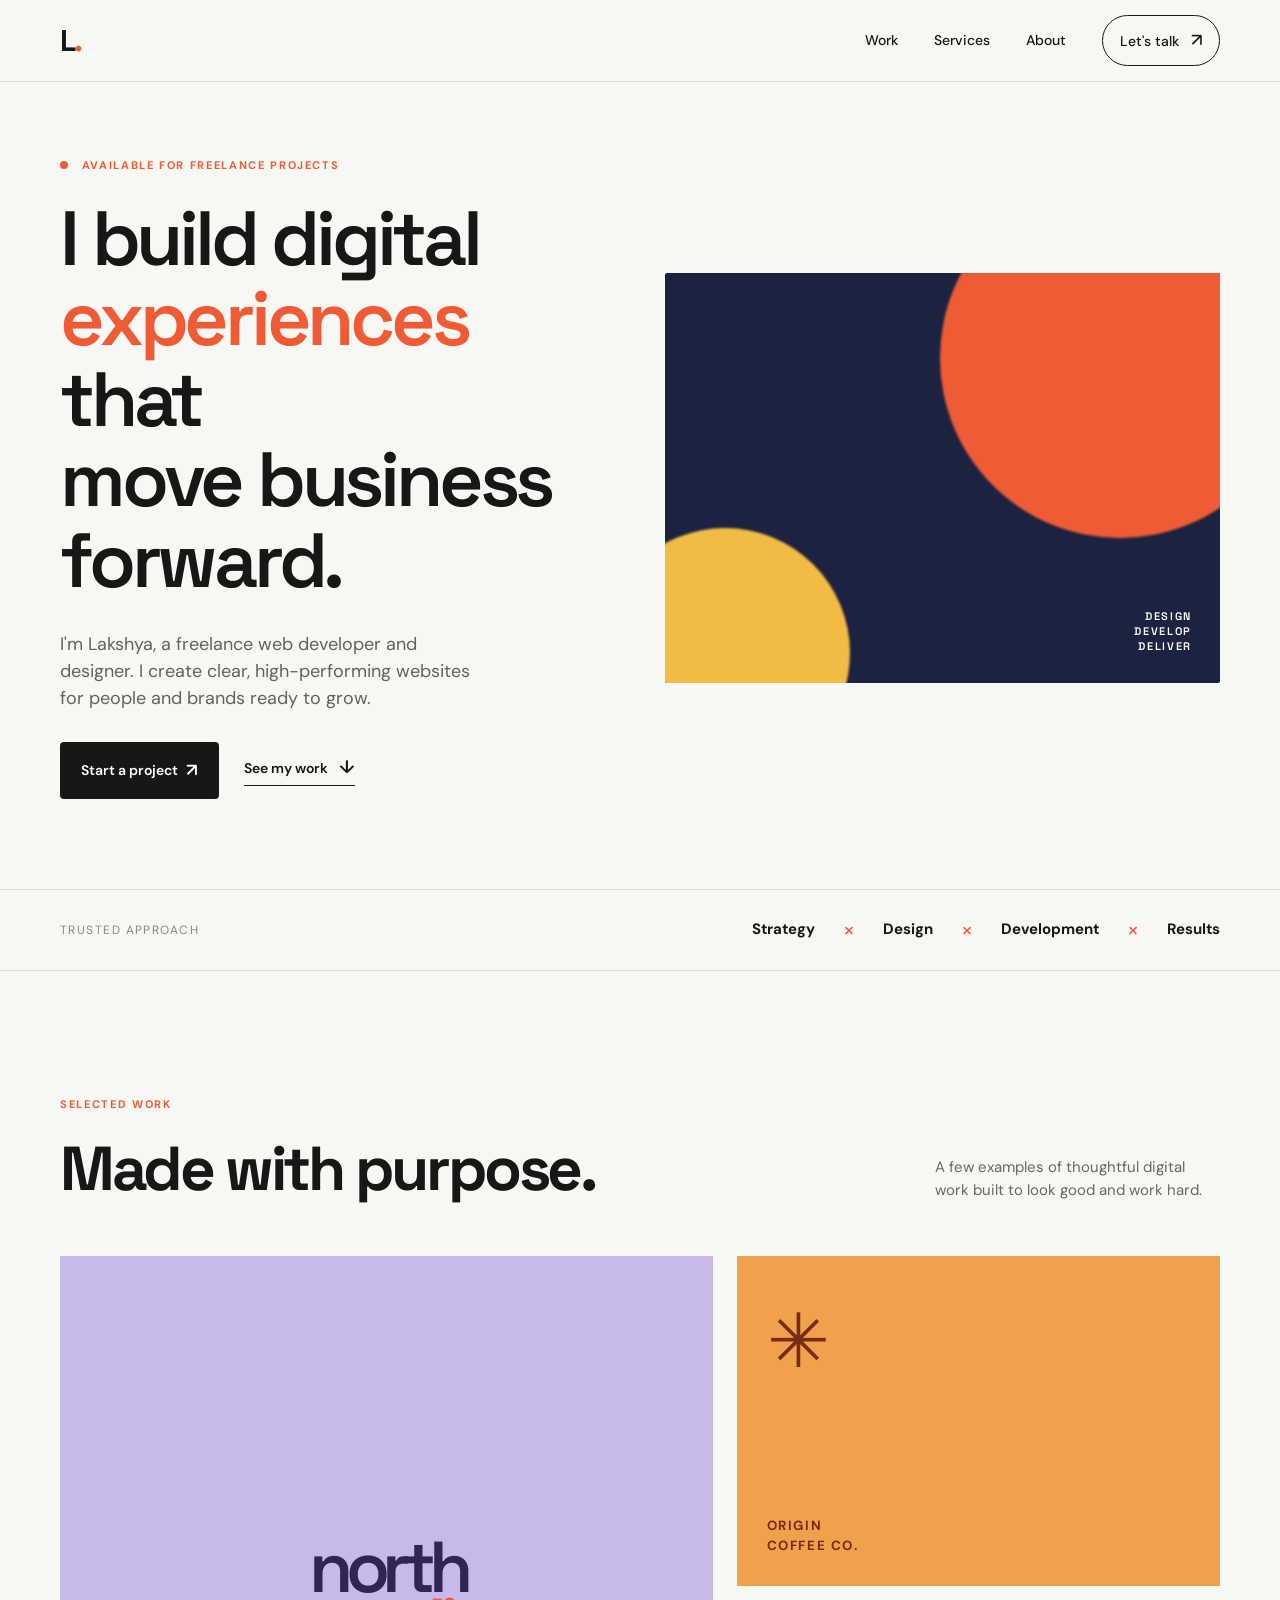
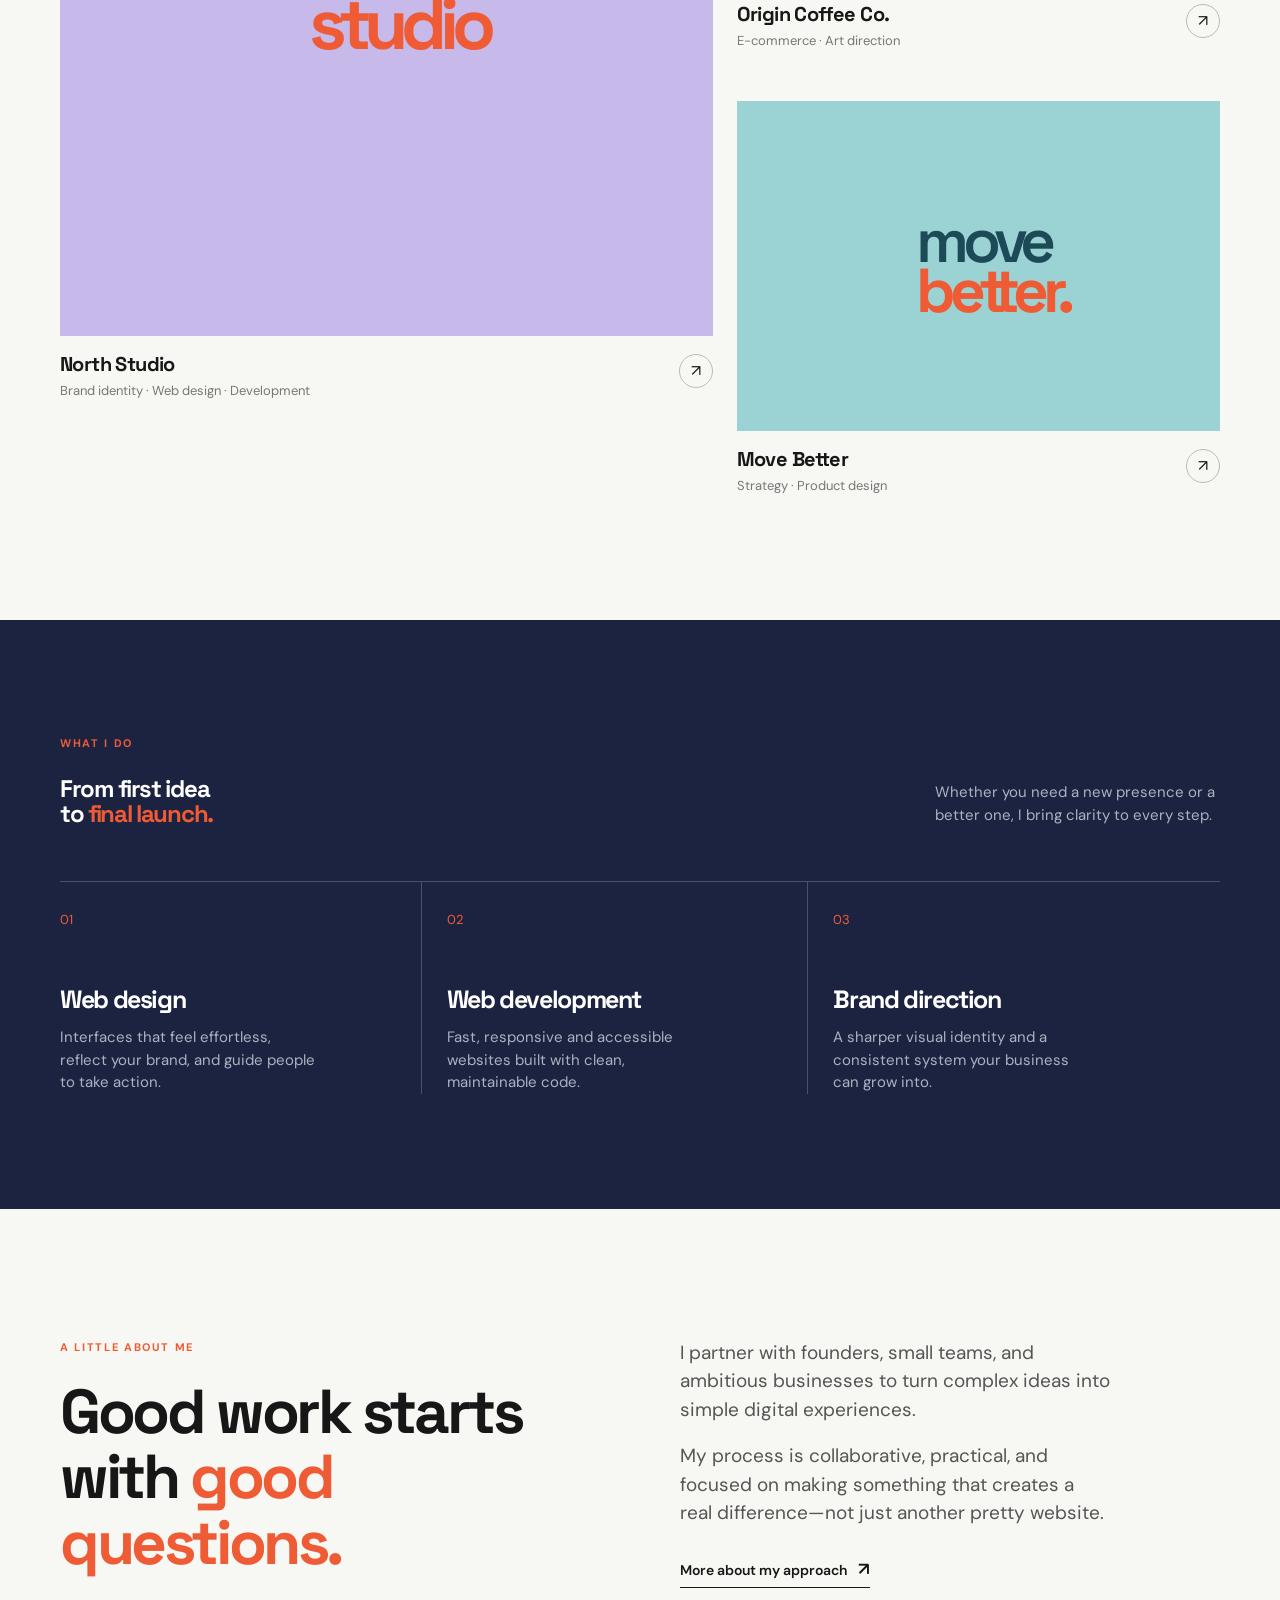
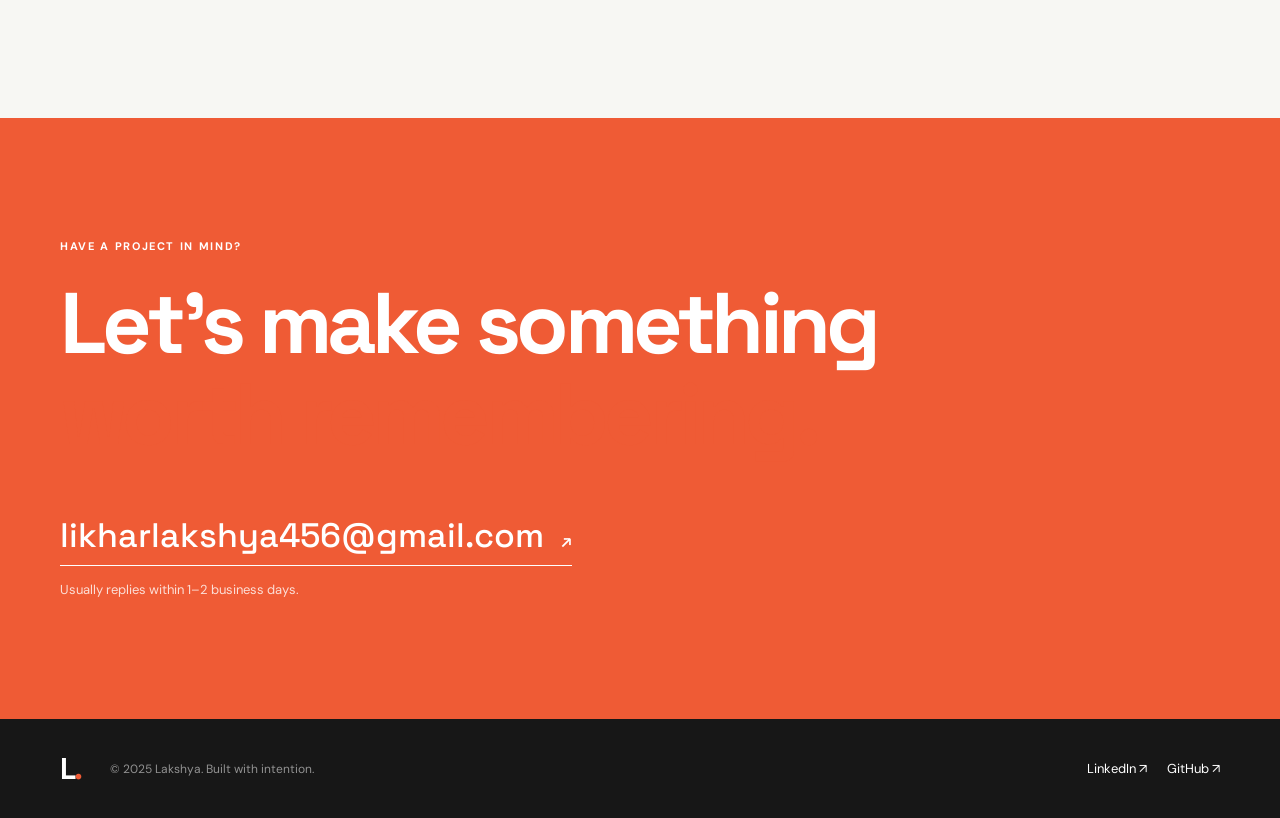
==== index.html @ 18f11256 "Add LinkedIn profile link Co-authored-by: arena-agent <297053741+arena-agent@users.noreply.github.co" ====
<!doctype html>
<html lang="en">
<head>
  <meta charset="UTF-8">
  <meta name="viewport" content="width=device-width, initial-scale=1">
  <meta name="description" content="Lakshya is a freelance web developer helping ambitious businesses turn ideas into fast, effective websites.">
  <title>Lakshya — Freelance Web Developer</title>
  <link rel="preconnect" href="https://fonts.googleapis.com">
  <link rel="preconnect" href="https://fonts.gstatic.com" crossorigin>
  <link href="https://fonts.googleapis.com/css2?family=DM+Sans:wght@400;500;600;700&family=Space+Grotesk:wght@500;600;700&display=swap" rel="stylesheet">
  <link rel="stylesheet" href="style.css">
</head>
<body>
  <header class="site-header">
    <nav class="nav container" aria-label="Main navigation">
      <a class="logo" href="#top">L<span>.</span></a>
      <button class="menu-toggle" aria-label="Open menu" aria-expanded="false">☰</button>
      <div class="nav-links">
        <a href="#work">Work</a><a href="#services">Services</a><a href="#about">About</a><a href="#contact" class="nav-cta">Let's talk <span>↗</span></a>
      </div>
    </nav>
  </header>

  <main id="top">
    <section class="hero container">
      <div class="hero-copy">
        <p class="eyebrow"><i></i> Available for freelance projects</p>
        <h1>I build digital<br><em>experiences</em> that<br>move business forward.</h1>
        <p class="intro">I'm Lakshya, a freelance web developer and designer. I create clear, high-performing websites for people and brands ready to grow.</p>
        <div class="hero-actions"><a class="button button-dark" href="#contact">Start a project <span>↗</span></a><a class="text-link" href="#work">See my work <span>↓</span></a></div>
      </div>
      <div class="hero-art" aria-label="Abstract decorative graphic"><div class="orb orb-one"></div><div class="orb orb-two"></div><div class="grid-lines"></div><span class="art-note">DESIGN<br>DEVELOP<br>DELIVER</span></div>
    </section>

    <div class="proof"><div class="container proof-inner"><span>Trusted approach</span><strong>Strategy</strong><b>×</b><strong>Design</strong><b>×</b><strong>Development</strong><b>×</b><strong>Results</strong></div></div>

    <section id="work" class="section container"><div class="section-head"><div><p class="eyebrow">Selected work</p><h2>Made with purpose.</h2></div><p class="section-desc">A few examples of thoughtful digital work built to look good and work hard.</p></div>
      <div class="projects"><article class="project project-large"><div class="project-image image-purple"><span>north<br><b>studio</b></span></div><div class="project-meta"><div><h3>North Studio</h3><p>Brand identity · Web design · Development</p></div><span class="round-arrow">↗</span></div></article><article class="project"><div class="project-image image-orange"><span class="sun">✳</span><small>ORIGIN<br>COFFEE CO.</small></div><div class="project-meta"><div><h3>Origin Coffee Co.</h3><p>E-commerce · Art direction</p></div><span class="round-arrow">↗</span></div></article><article class="project"><div class="project-image image-blue"><span>move<br><b>better.</b></span></div><div class="project-meta"><div><h3>Move Better</h3><p>Strategy · Product design</p></div><span class="round-arrow">↗</span></div></article></div>
    </section>

    <section id="services" class="services"><div class="container"><div class="section-head"><div><p class="eyebrow">What I do</p><h2>From first idea<br>to <em>final launch.</em></h2></div><p class="section-desc">Whether you need a new presence or a better one, I bring clarity to every step.</p></div><div class="service-grid"><div class="service"><span>01</span><h3>Web design</h3><p>Interfaces that feel effortless, reflect your brand, and guide people to take action.</p></div><div class="service"><span>02</span><h3>Web development</h3><p>Fast, responsive and accessible websites built with clean, maintainable code.</p></div><div class="service"><span>03</span><h3>Brand direction</h3><p>A sharper visual identity and a consistent system your business can grow into.</p></div></div></div></section>

    <section id="about" class="about container"><div><p class="eyebrow">A little about me</p><h2>Good work starts<br>with <em>good questions.</em></h2></div><div class="about-copy"><p>I partner with founders, small teams, and ambitious businesses to turn complex ideas into simple digital experiences.</p><p>My process is collaborative, practical, and focused on making something that creates a real difference—not just another pretty website.</p><a class="text-link" href="#contact">More about my approach <span>↗</span></a></div></section>

    <section id="contact" class="contact"><div class="container contact-inner"><p class="eyebrow">Have a project in mind?</p><h2>Let's make something<br><em>worth remembering.</em></h2><a class="contact-email" href="mailto:likharlakshya456@gmail.com">likharlakshya456@gmail.com <span>↗</span></a><p class="availability">Usually replies within 1–2 business days.</p></div></section>
  </main>
  <footer><div class="container footer-inner"><a class="logo" href="#top">L<span>.</span></a><p>© 2025 Lakshya. Built with intention.</p><div><a href="https://www.linkedin.com/in/lakshya-likhar-691630333" target="_blank" rel="noreferrer">LinkedIn ↗</a><a href="https://github.com/likharlakshya456-boop/My-website-" target="_blank" rel="noreferrer">GitHub ↗</a></div></div></footer>
  <script>const btn=document.querySelector('.menu-toggle'),links=document.querySelector('.nav-links');btn.addEventListener('click',()=>{const open=links.classList.toggle('open');btn.setAttribute('aria-expanded',open)});links.querySelectorAll('a').forEach(a=>a.addEventListener('click',()=>links.classList.remove('open')));</script>
</body>
</html>
---- style.css ----
*{box-sizing:border-box;margin:0;padding:0}html{scroll-behavior:smooth}body{font-family:'DM Sans',sans-serif;color:#171717;background:#f7f7f3;line-height:1.5}a{color:inherit;text-decoration:none}.container{width:min(1160px,calc(100% - 48px));margin:auto}.site-header{height:82px;border-bottom:1px solid #deded8;background:#f7f7f3}.nav{height:100%;display:flex;align-items:center;justify-content:space-between}.logo{font:bold 30px 'Space Grotesk';letter-spacing:-.08em}.logo span{color:#ef5b35}.nav-links{display:flex;align-items:center;gap:36px;font-size:14px;font-weight:500}.nav-links a{transition:color .2s}.nav-links a:hover,.text-link:hover{color:#ef5b35}.nav-cta{border:1px solid #171717;padding:11px 17px;border-radius:30px}.nav-cta span,.button span,.text-link span,.contact-email span{font-size:18px;margin-left:8px}.menu-toggle{display:none;font-size:24px}.hero{min-height:650px;display:grid;grid-template-columns:1fr 1fr;align-items:center;gap:50px;padding:75px 0 90px}.eyebrow{font-size:11px;letter-spacing:.15em;text-transform:uppercase;color:#ef5b35;font-weight:700;margin-bottom:24px}.eyebrow i{display:inline-block;width:8px;height:8px;border-radius:50%;background:#ef5b35;margin-right:9px}h1,h2,h3{font-family:'Space Grotesk',sans-serif;letter-spacing:-.055em;line-height:1.05}h1{font-size:clamp(42px,6vw,78px);font-weight:600}h1 em,h2 em{font-style:normal;color:#ef5b35}.intro{max-width:430px;font-size:18px;color:#62625f;margin:30px 0}.hero-actions{display:flex;gap:25px;align-items:center}.button{display:inline-flex;align-items:center;padding:15px 21px;border-radius:4px;font-weight:600;font-size:14px}.button-dark{color:#fff;background:#171717}.button-dark:hover{background:#ef5b35}.text-link{font-weight:600;font-size:14px;border-bottom:1px solid #171717;padding-bottom:4px}.hero-art{height:410px;background:#1c2340;position:relative;overflow:hidden;border-radius:2px}.orb{position:absolute;border-radius:50%;filter:blur(1px)}.orb-one{width:360px;height:360px;background:#ef5b35;top:-95px;right:-80px}.orb-two{width:250px;height:250px;background:#f2bb43;bottom:-95px;left:-65px}.grid-lines{position:absolute;inset:0;background:linear-gradient(90deg,transparent 49.7%,rgba(255,255,255,.2) 50%,transparent 50.3%),linear-gradient(0deg,transparent 49.7%,rgba(255,255,255,.2) 50%,transparent 50.3%);background-size:80px 80px;opacity:.45}.art-note{position:absolute;bottom:28px;right:28px;color:#fff;font:600 11px/1.4 'Space Grotesk';letter-spacing:.15em;text-align:right}.proof{border-top:1px solid #deded8;border-bottom:1px solid #deded8}.proof-inner{min-height:80px;display:flex;align-items:center;gap:28px;font-size:15px}.proof-inner span{color:#888;font-size:12px;text-transform:uppercase;letter-spacing:.12em;margin-right:auto}.proof-inner b{color:#ef5b35;font-size:22px;font-weight:400}.section{padding:125px 0}.section-head{display:flex;justify-content:space-between;gap:40px;align-items:end;margin-bottom:55px}.section h2,.about h2{font-size:clamp(36px,5vw,62px)}.section-desc{max-width:285px;color:#686864;font-size:15px}.projects{display:grid;grid-template-columns:1.35fr 1fr;gap:50px 24px}.project-large{grid-row:span 2}.project-image{height:330px;display:grid;place-items:center;overflow:hidden;transition:transform .3s}.project:hover .project-image{transform:translateY(-5px)}.project-large .project-image{height:680px}.image-purple{background:#c7b9e9;color:#302553;font:600 72px/ .8 'Space Grotesk';letter-spacing:-.1em;padding-left:25px}.image-purple b{color:#ef5b35}.image-orange{background:#f0a14b;color:#782b16;display:flex;flex-direction:column;justify-content:space-between;align-items:flex-start;padding:30px}.image-orange .sun{font-size:75px}.image-orange small{font-weight:bold;letter-spacing:.12em}.image-blue{background:#9bd3d4;color:#1c4b57;font:600 62px/.8 'Space Grotesk';padding-left:28px;letter-spacing:-.1em}.image-blue b{color:#ef5b35}.project-meta{display:flex;justify-content:space-between;padding-top:18px}.project-meta h3{font-size:20px;letter-spacing:-.03em}.project-meta p{font-size:13px;color:#777;margin-top:6px}.round-arrow{border:1px solid #bbb;width:34px;height:34px;border-radius:50%;display:grid;place-items:center}.services{background:#1c2340;color:#fff;padding:115px 0}.services .section-desc{color:#adb2c0}.service-grid{display:grid;grid-template-columns:repeat(3,1fr);border-top:1px solid #4a5069}.service{padding:25px 25px 0 0;border-right:1px solid #4a5069;margin-right:25px}.service:last-child{border:0}.service span{color:#ef5b35;font-size:13px}.service h3{font-size:25px;margin:55px 0 14px}.service p{color:#adb2c0;font-size:15px;max-width:260px}.about{display:grid;grid-template-columns:1fr 1fr;gap:80px;padding:130px 0}.about-copy{max-width:430px;font-size:19px;color:#555;align-self:end}.about-copy p+p{margin-top:18px}.about-copy .text-link{display:inline-block;color:#171717;margin-top:28px}.contact{background:#ef5b35;color:#fff;padding:120px 0}.contact .eyebrow{color:#fff}.contact-inner h2{font-size:clamp(42px,7vw,86px)}.contact-email{display:inline-block;font:500 clamp(21px,3vw,34px) 'Space Grotesk';margin-top:55px;border-bottom:1px solid #fff;padding-bottom:8px}.availability{margin-top:14px;font-size:13px;opacity:.8}footer{background:#171717;color:#fff;padding:30px 0}.footer-inner{display:flex;align-items:center;gap:30px}.footer-inner p{color:#929292;font-size:12px;margin-right:auto}.footer-inner div{display:flex;gap:20px;font-size:13px}.footer-inner .logo{color:#fff}
@media(max-width:700px){.container{width:min(100% - 32px,1160px)}.site-header{height:70px}.menu-toggle{display:block}.nav-links{display:none;position:absolute;z-index:4;top:70px;left:0;right:0;background:#f7f7f3;border-bottom:1px solid #ddd;padding:25px 16px;flex-direction:column;align-items:flex-start;gap:20px}.nav-links.open{display:flex}.nav-cta{width:100%;text-align:center}.hero{grid-template-columns:1fr;padding:65px 0;min-height:0}.hero-art{height:290px}.proof-inner{gap:12px;flex-wrap:wrap;padding:18px 0}.proof-inner span{width:100%}.proof-inner b{font-size:17px}.section,.about{padding:80px 0}.section-head{display:block;margin-bottom:35px}.section-desc{margin-top:18px}.projects{display:block}.project{margin-bottom:42px}.project-large .project-image{height:420px}.project-image{height:270px}.service-grid{display:block}.service{border-right:0;border-bottom:1px solid #4a5069;padding:25px 0;margin:0}.service h3{margin:25px 0 10px}.about{grid-template-columns:1fr;gap:30px}.contact{padding:85px 0}.contact-email{margin-top:35px}.footer-inner{flex-wrap:wrap}.footer-inner p{order:3;width:100%}.footer-inner div{margin-left:auto}}
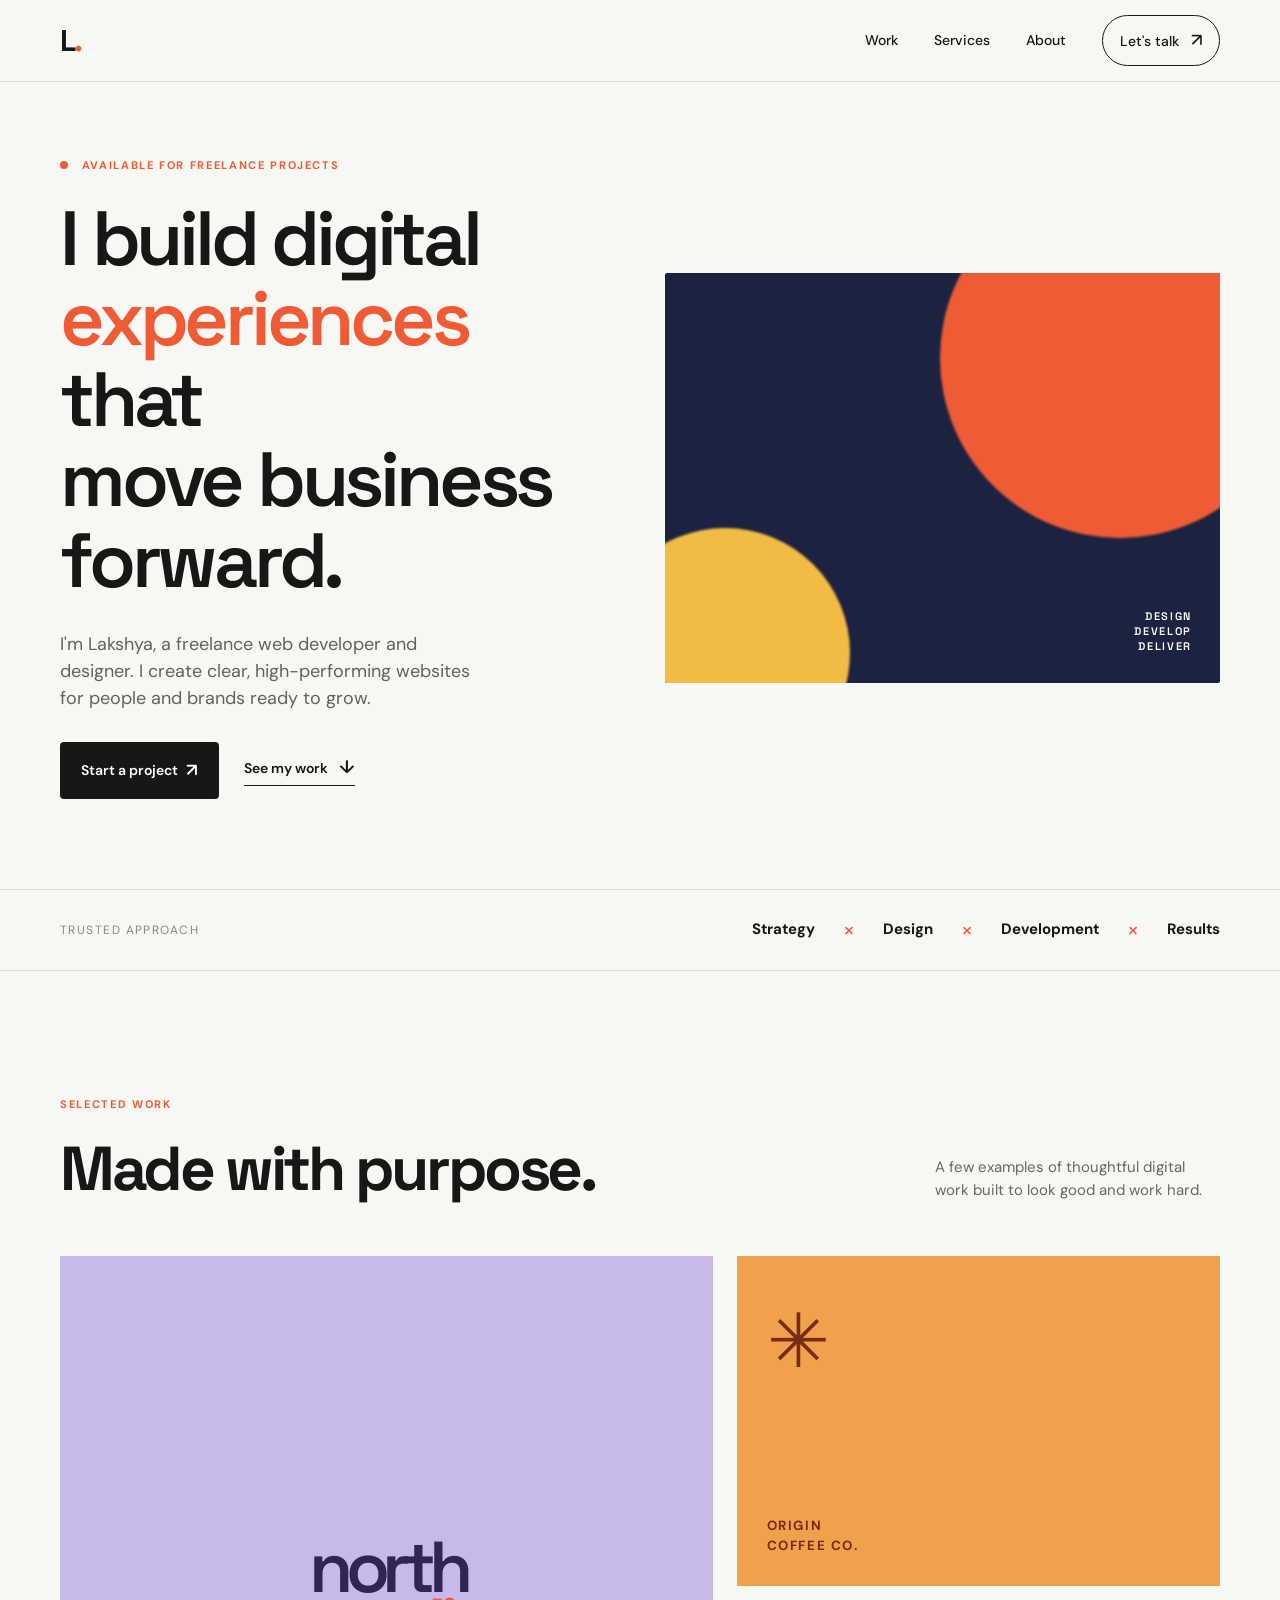
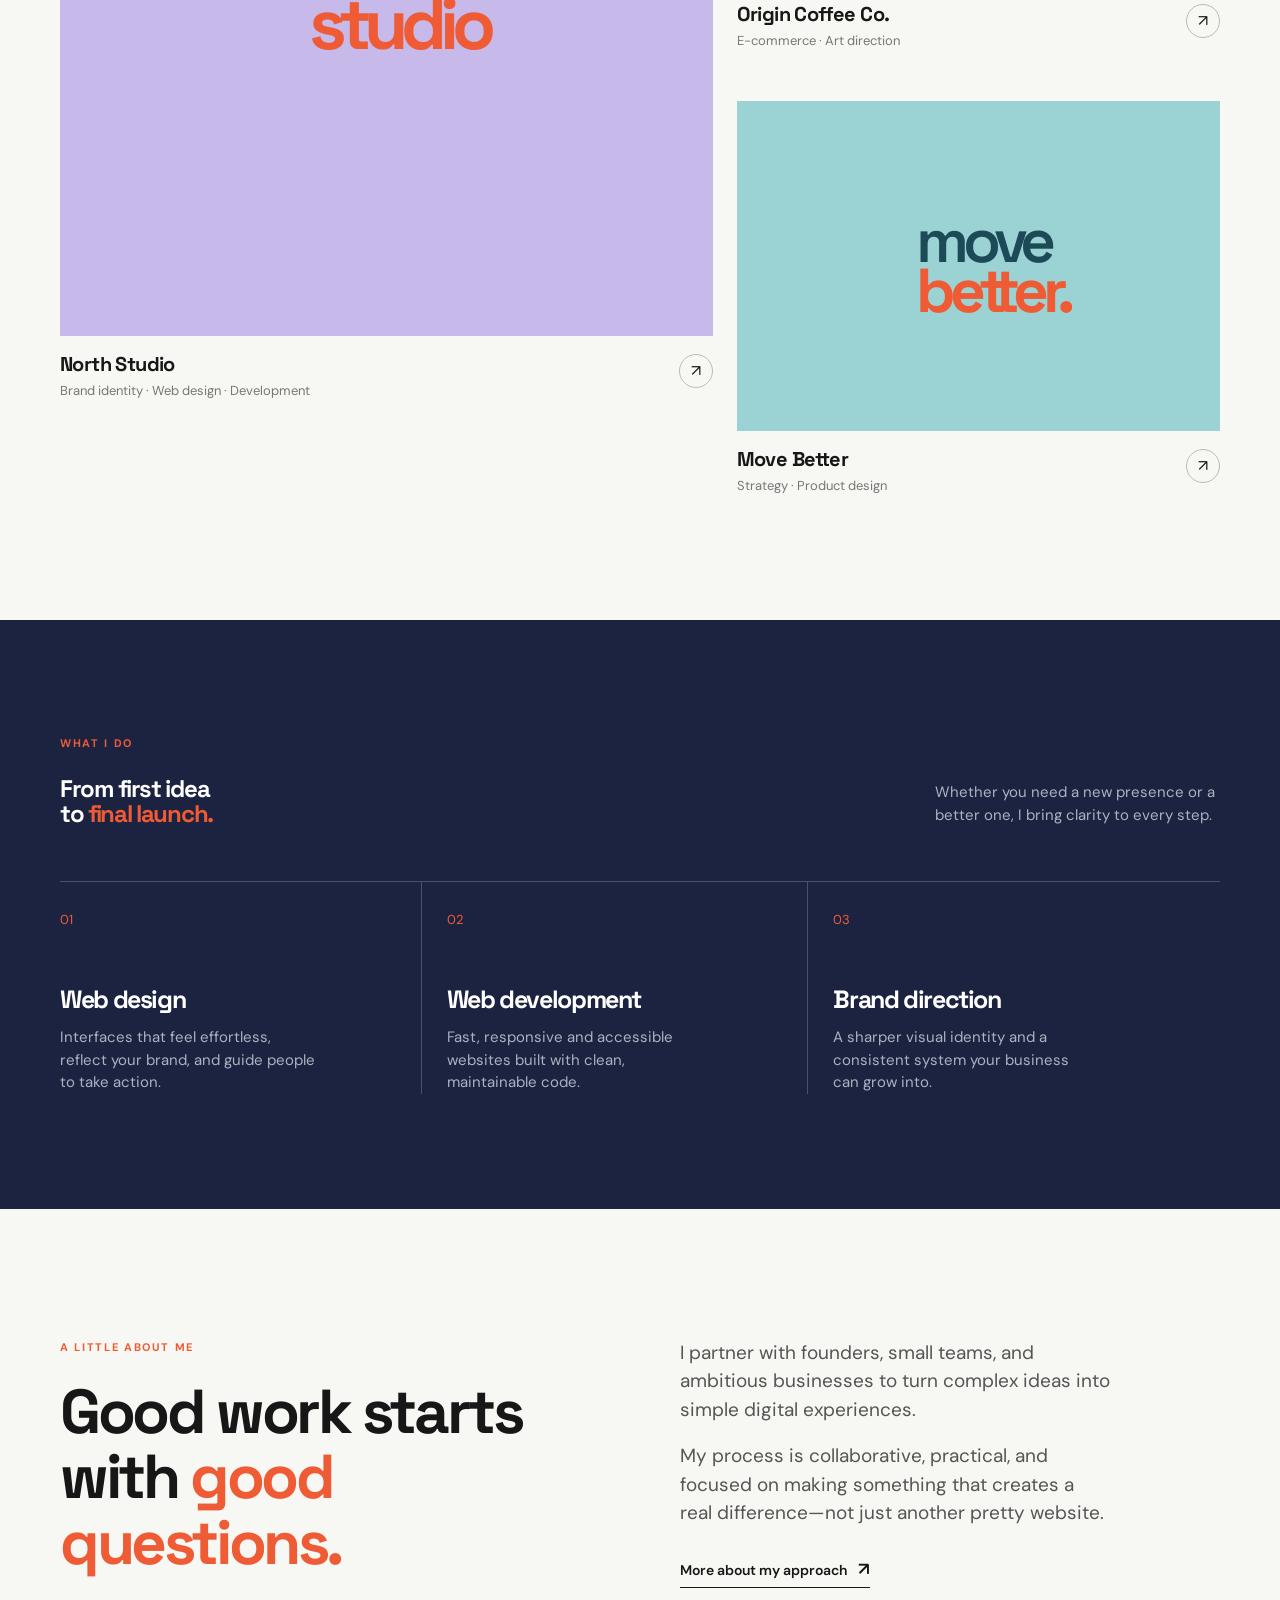
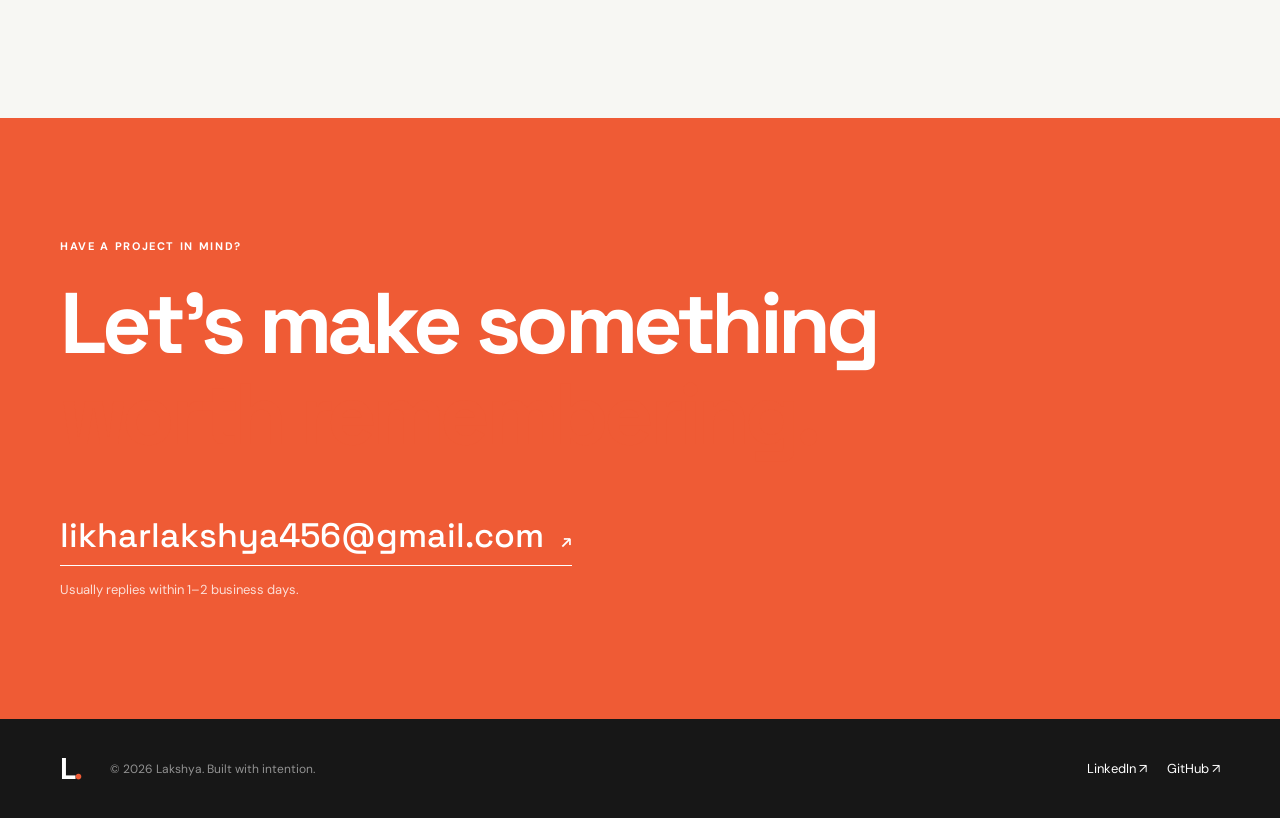
==== commit dd6708a2: "Update portfolio copyright year Co-authored-by: arena-agent <297053741+arena-agent@users.noreply.git" ====
--- a/index.html
+++ b/index.html
@@ -44,7 +44,7 @@
 
     <section id="contact" class="contact"><div class="container contact-inner"><p class="eyebrow">Have a project in mind?</p><h2>Let's make something<br><em>worth remembering.</em></h2><a class="contact-email" href="mailto:likharlakshya456@gmail.com">likharlakshya456@gmail.com <span>↗</span></a><p class="availability">Usually replies within 1–2 business days.</p></div></section>
   </main>
-  <footer><div class="container footer-inner"><a class="logo" href="#top">L<span>.</span></a><p>© 2025 Lakshya. Built with intention.</p><div><a href="https://www.linkedin.com/in/lakshya-likhar-691630333" target="_blank" rel="noreferrer">LinkedIn ↗</a><a href="https://github.com/likharlakshya456-boop/My-website-" target="_blank" rel="noreferrer">GitHub ↗</a></div></div></footer>
+  <footer><div class="container footer-inner"><a class="logo" href="#top">L<span>.</span></a><p>© 2026 Lakshya. Built with intention.</p><div><a href="https://www.linkedin.com/in/lakshya-likhar-691630333" target="_blank" rel="noreferrer">LinkedIn ↗</a><a href="https://github.com/likharlakshya456-boop/My-website-" target="_blank" rel="noreferrer">GitHub ↗</a></div></div></footer>
   <script>const btn=document.querySelector('.menu-toggle'),links=document.querySelector('.nav-links');btn.addEventListener('click',()=>{const open=links.classList.toggle('open');btn.setAttribute('aria-expanded',open)});links.querySelectorAll('a').forEach(a=>a.addEventListener('click',()=>links.classList.remove('open')));</script>
 </body>
 </html>
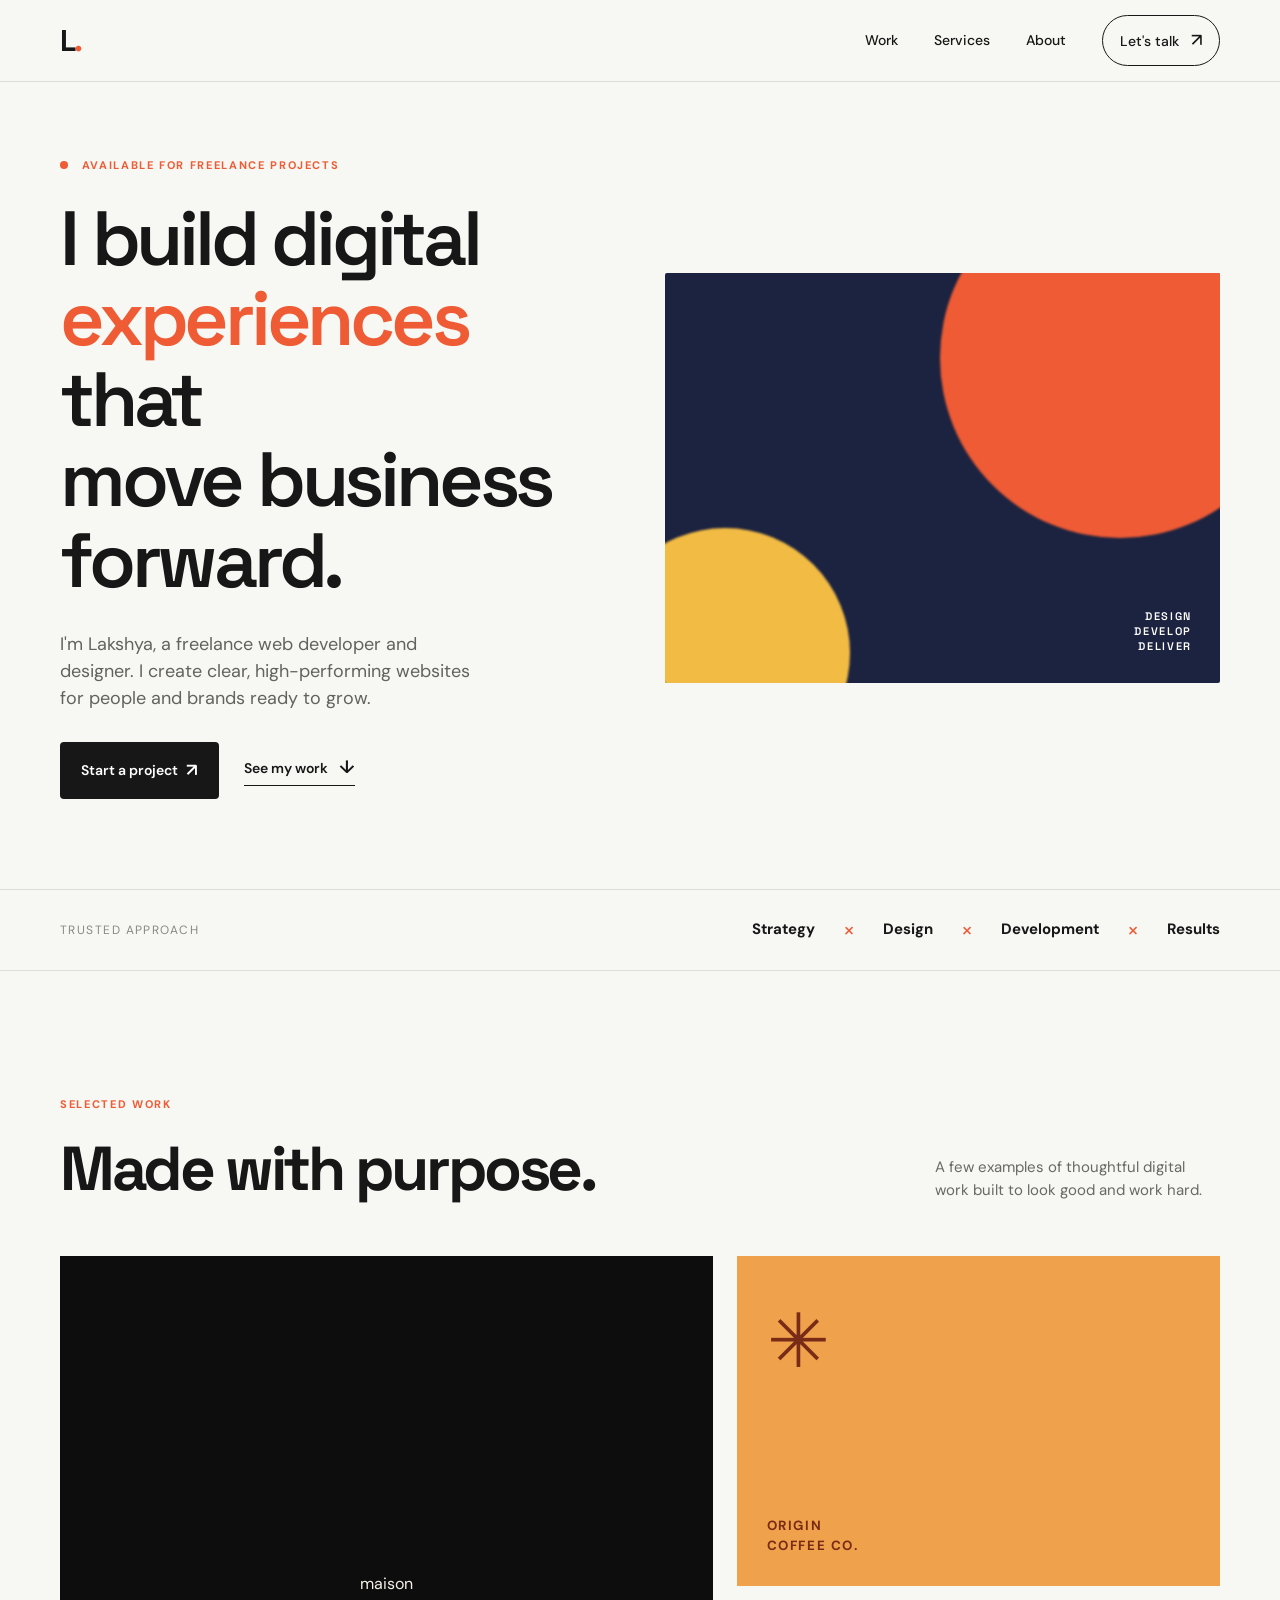
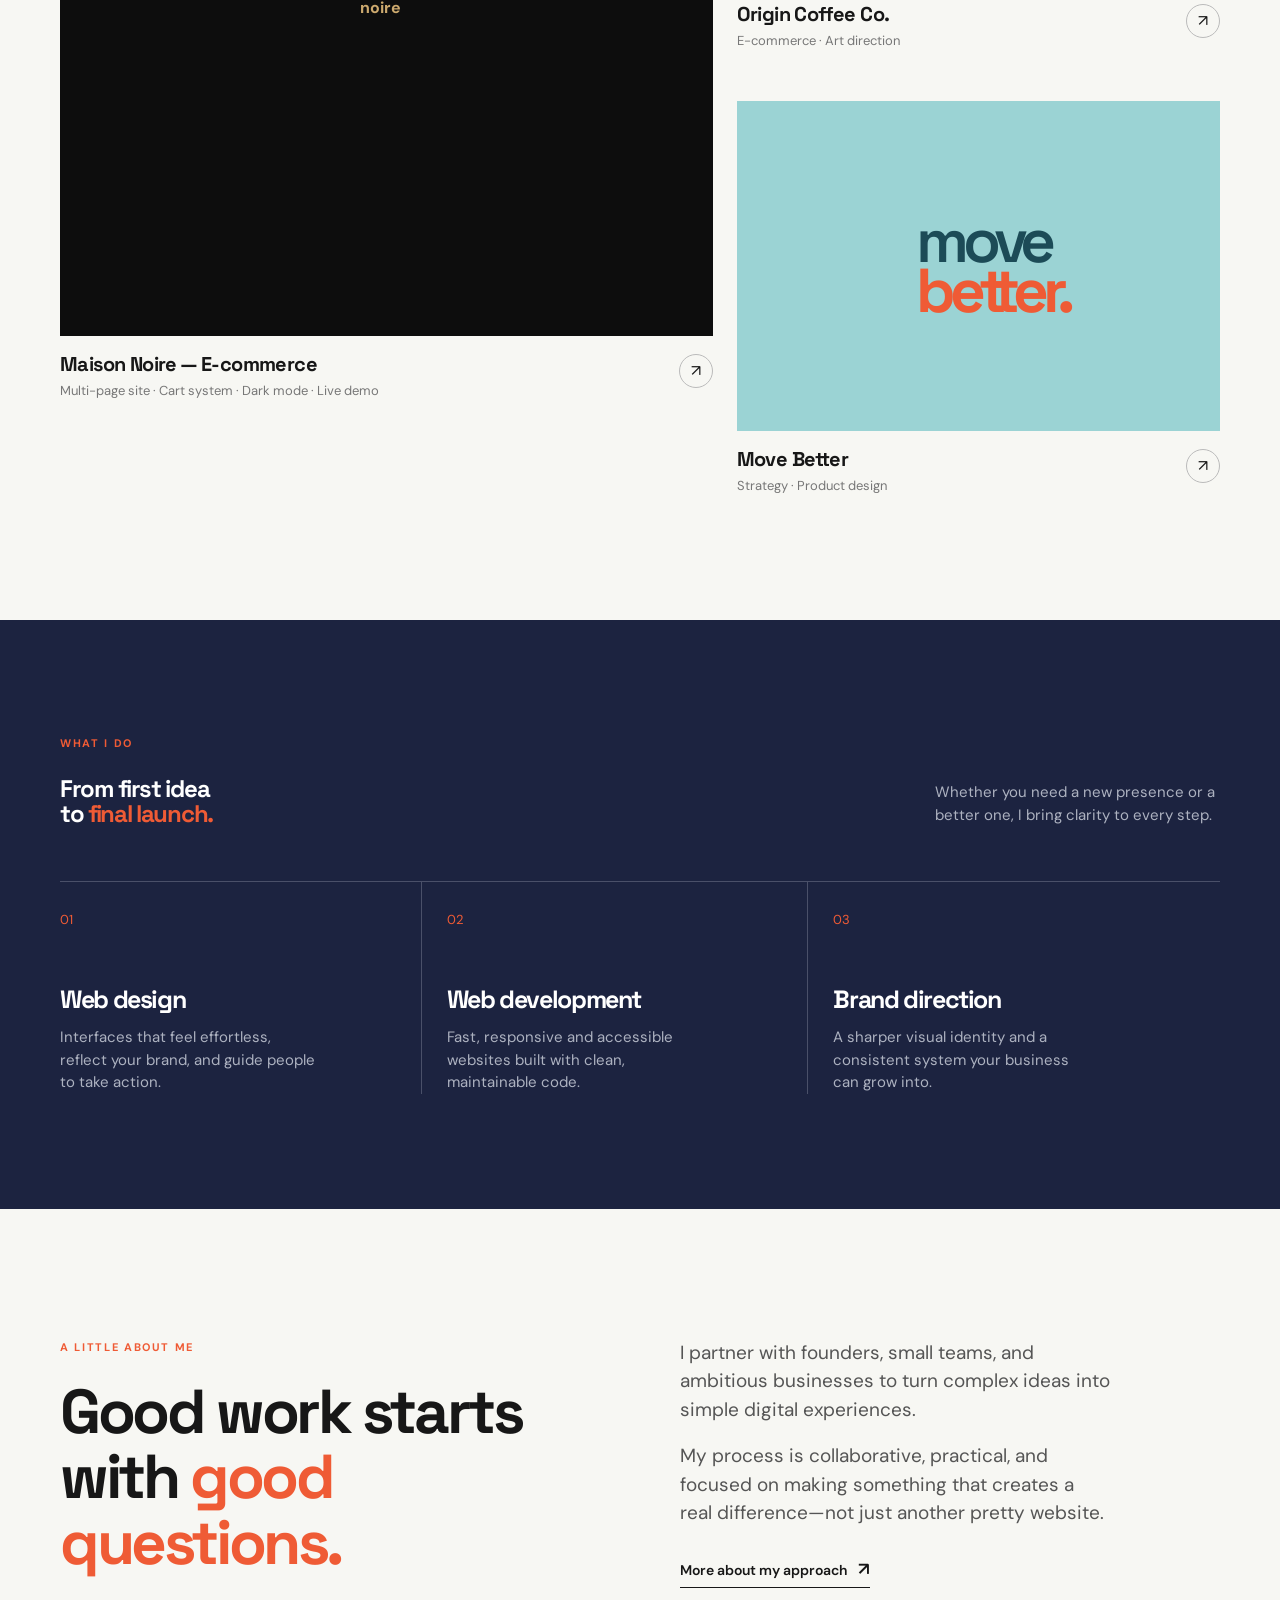
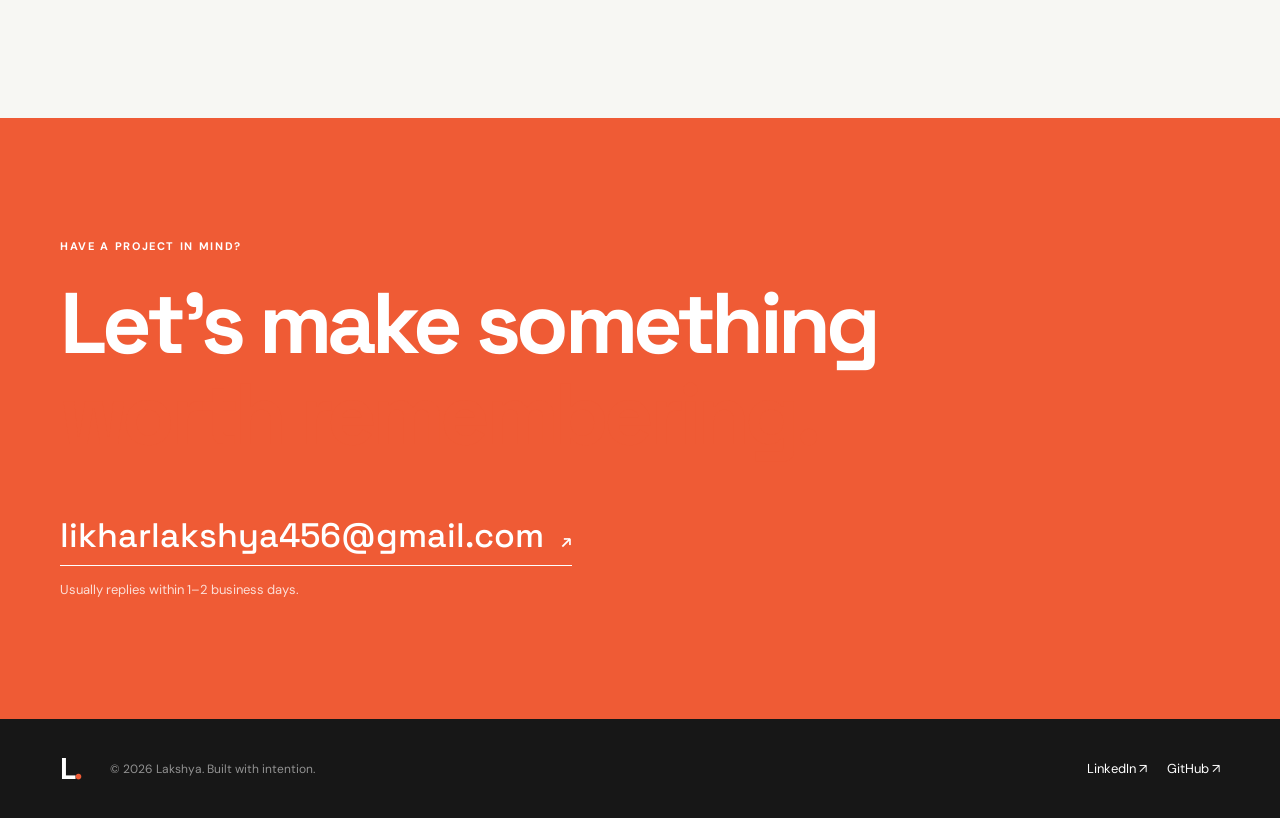
==== commit 31e7a8e6: "Complete portfolio: restore Maison Noire demo with original imagery, restructure repo - Move Maison " ====
--- a/index.html
+++ b/index.html
@@ -5,6 +5,16 @@
   <meta name="viewport" content="width=device-width, initial-scale=1">
   <meta name="description" content="Lakshya is a freelance web developer helping ambitious businesses turn ideas into fast, effective websites.">
   <title>Lakshya — Freelance Web Developer</title>
+  <link rel="icon" type="image/svg+xml" href="favicon.svg">
+  <meta property="og:type" content="website">
+  <meta property="og:title" content="Lakshya — Freelance Web Developer">
+  <meta property="og:description" content="Clear, high-performing websites for people and brands ready to grow.">
+  <meta property="og:url" content="https://likharlakshya456-boop.github.io/My-website-/">
+  <meta property="og:image" content="https://likharlakshya456-boop.github.io/My-website-/og-image.jpg">
+  <meta name="twitter:card" content="summary_large_image">
+  <meta name="twitter:title" content="Lakshya — Freelance Web Developer">
+  <meta name="twitter:description" content="Clear, high-performing websites for people and brands ready to grow.">
+  <meta name="twitter:image" content="https://likharlakshya456-boop.github.io/My-website-/og-image.jpg">
   <link rel="preconnect" href="https://fonts.googleapis.com">
   <link rel="preconnect" href="https://fonts.gstatic.com" crossorigin>
   <link href="https://fonts.googleapis.com/css2?family=DM+Sans:wght@400;500;600;700&family=Space+Grotesk:wght@500;600;700&display=swap" rel="stylesheet">
@@ -35,7 +45,7 @@
     <div class="proof"><div class="container proof-inner"><span>Trusted approach</span><strong>Strategy</strong><b>×</b><strong>Design</strong><b>×</b><strong>Development</strong><b>×</b><strong>Results</strong></div></div>
 
     <section id="work" class="section container"><div class="section-head"><div><p class="eyebrow">Selected work</p><h2>Made with purpose.</h2></div><p class="section-desc">A few examples of thoughtful digital work built to look good and work hard.</p></div>
-      <div class="projects"><article class="project project-large"><div class="project-image image-purple"><span>north<br><b>studio</b></span></div><div class="project-meta"><div><h3>North Studio</h3><p>Brand identity · Web design · Development</p></div><span class="round-arrow">↗</span></div></article><article class="project"><div class="project-image image-orange"><span class="sun">✳</span><small>ORIGIN<br>COFFEE CO.</small></div><div class="project-meta"><div><h3>Origin Coffee Co.</h3><p>E-commerce · Art direction</p></div><span class="round-arrow">↗</span></div></article><article class="project"><div class="project-image image-blue"><span>move<br><b>better.</b></span></div><div class="project-meta"><div><h3>Move Better</h3><p>Strategy · Product design</p></div><span class="round-arrow">↗</span></div></article></div>
+      <div class="projects"><article class="project project-large"><a class="project-link" href="maison-noire/index.html" aria-label="View the Maison Noire live demo"><div class="project-image image-noire"><span>maison<br><b>noire</b></span></div><div class="project-meta"><div><h3>Maison Noire — E-commerce</h3><p>Multi-page site · Cart system · Dark mode · Live demo</p></div><span class="round-arrow">↗</span></div></a></article><article class="project"><div class="project-image image-orange"><span class="sun">✳</span><small>ORIGIN<br>COFFEE CO.</small></div><div class="project-meta"><div><h3>Origin Coffee Co.</h3><p>E-commerce · Art direction</p></div><span class="round-arrow">↗</span></div></article><article class="project"><div class="project-image image-blue"><span>move<br><b>better.</b></span></div><div class="project-meta"><div><h3>Move Better</h3><p>Strategy · Product design</p></div><span class="round-arrow">↗</span></div></article></div>
     </section>
 
     <section id="services" class="services"><div class="container"><div class="section-head"><div><p class="eyebrow">What I do</p><h2>From first idea<br>to <em>final launch.</em></h2></div><p class="section-desc">Whether you need a new presence or a better one, I bring clarity to every step.</p></div><div class="service-grid"><div class="service"><span>01</span><h3>Web design</h3><p>Interfaces that feel effortless, reflect your brand, and guide people to take action.</p></div><div class="service"><span>02</span><h3>Web development</h3><p>Fast, responsive and accessible websites built with clean, maintainable code.</p></div><div class="service"><span>03</span><h3>Brand direction</h3><p>A sharper visual identity and a consistent system your business can grow into.</p></div></div></div></section>
--- a/style.css
+++ b/style.css
@@ -1,2 +1,2 @@
-*{box-sizing:border-box;margin:0;padding:0}html{scroll-behavior:smooth}body{font-family:'DM Sans',sans-serif;color:#171717;background:#f7f7f3;line-height:1.5}a{color:inherit;text-decoration:none}.container{width:min(1160px,calc(100% - 48px));margin:auto}.site-header{height:82px;border-bottom:1px solid #deded8;background:#f7f7f3}.nav{height:100%;display:flex;align-items:center;justify-content:space-between}.logo{font:bold 30px 'Space Grotesk';letter-spacing:-.08em}.logo span{color:#ef5b35}.nav-links{display:flex;align-items:center;gap:36px;font-size:14px;font-weight:500}.nav-links a{transition:color .2s}.nav-links a:hover,.text-link:hover{color:#ef5b35}.nav-cta{border:1px solid #171717;padding:11px 17px;border-radius:30px}.nav-cta span,.button span,.text-link span,.contact-email span{font-size:18px;margin-left:8px}.menu-toggle{display:none;font-size:24px}.hero{min-height:650px;display:grid;grid-template-columns:1fr 1fr;align-items:center;gap:50px;padding:75px 0 90px}.eyebrow{font-size:11px;letter-spacing:.15em;text-transform:uppercase;color:#ef5b35;font-weight:700;margin-bottom:24px}.eyebrow i{display:inline-block;width:8px;height:8px;border-radius:50%;background:#ef5b35;margin-right:9px}h1,h2,h3{font-family:'Space Grotesk',sans-serif;letter-spacing:-.055em;line-height:1.05}h1{font-size:clamp(42px,6vw,78px);font-weight:600}h1 em,h2 em{font-style:normal;color:#ef5b35}.intro{max-width:430px;font-size:18px;color:#62625f;margin:30px 0}.hero-actions{display:flex;gap:25px;align-items:center}.button{display:inline-flex;align-items:center;padding:15px 21px;border-radius:4px;font-weight:600;font-size:14px}.button-dark{color:#fff;background:#171717}.button-dark:hover{background:#ef5b35}.text-link{font-weight:600;font-size:14px;border-bottom:1px solid #171717;padding-bottom:4px}.hero-art{height:410px;background:#1c2340;position:relative;overflow:hidden;border-radius:2px}.orb{position:absolute;border-radius:50%;filter:blur(1px)}.orb-one{width:360px;height:360px;background:#ef5b35;top:-95px;right:-80px}.orb-two{width:250px;height:250px;background:#f2bb43;bottom:-95px;left:-65px}.grid-lines{position:absolute;inset:0;background:linear-gradient(90deg,transparent 49.7%,rgba(255,255,255,.2) 50%,transparent 50.3%),linear-gradient(0deg,transparent 49.7%,rgba(255,255,255,.2) 50%,transparent 50.3%);background-size:80px 80px;opacity:.45}.art-note{position:absolute;bottom:28px;right:28px;color:#fff;font:600 11px/1.4 'Space Grotesk';letter-spacing:.15em;text-align:right}.proof{border-top:1px solid #deded8;border-bottom:1px solid #deded8}.proof-inner{min-height:80px;display:flex;align-items:center;gap:28px;font-size:15px}.proof-inner span{color:#888;font-size:12px;text-transform:uppercase;letter-spacing:.12em;margin-right:auto}.proof-inner b{color:#ef5b35;font-size:22px;font-weight:400}.section{padding:125px 0}.section-head{display:flex;justify-content:space-between;gap:40px;align-items:end;margin-bottom:55px}.section h2,.about h2{font-size:clamp(36px,5vw,62px)}.section-desc{max-width:285px;color:#686864;font-size:15px}.projects{display:grid;grid-template-columns:1.35fr 1fr;gap:50px 24px}.project-large{grid-row:span 2}.project-image{height:330px;display:grid;place-items:center;overflow:hidden;transition:transform .3s}.project:hover .project-image{transform:translateY(-5px)}.project-large .project-image{height:680px}.image-purple{background:#c7b9e9;color:#302553;font:600 72px/ .8 'Space Grotesk';letter-spacing:-.1em;padding-left:25px}.image-purple b{color:#ef5b35}.image-orange{background:#f0a14b;color:#782b16;display:flex;flex-direction:column;justify-content:space-between;align-items:flex-start;padding:30px}.image-orange .sun{font-size:75px}.image-orange small{font-weight:bold;letter-spacing:.12em}.image-blue{background:#9bd3d4;color:#1c4b57;font:600 62px/.8 'Space Grotesk';padding-left:28px;letter-spacing:-.1em}.image-blue b{color:#ef5b35}.project-meta{display:flex;justify-content:space-between;padding-top:18px}.project-meta h3{font-size:20px;letter-spacing:-.03em}.project-meta p{font-size:13px;color:#777;margin-top:6px}.round-arrow{border:1px solid #bbb;width:34px;height:34px;border-radius:50%;display:grid;place-items:center}.services{background:#1c2340;color:#fff;padding:115px 0}.services .section-desc{color:#adb2c0}.service-grid{display:grid;grid-template-columns:repeat(3,1fr);border-top:1px solid #4a5069}.service{padding:25px 25px 0 0;border-right:1px solid #4a5069;margin-right:25px}.service:last-child{border:0}.service span{color:#ef5b35;font-size:13px}.service h3{font-size:25px;margin:55px 0 14px}.service p{color:#adb2c0;font-size:15px;max-width:260px}.about{display:grid;grid-template-columns:1fr 1fr;gap:80px;padding:130px 0}.about-copy{max-width:430px;font-size:19px;color:#555;align-self:end}.about-copy p+p{margin-top:18px}.about-copy .text-link{display:inline-block;color:#171717;margin-top:28px}.contact{background:#ef5b35;color:#fff;padding:120px 0}.contact .eyebrow{color:#fff}.contact-inner h2{font-size:clamp(42px,7vw,86px)}.contact-email{display:inline-block;font:500 clamp(21px,3vw,34px) 'Space Grotesk';margin-top:55px;border-bottom:1px solid #fff;padding-bottom:8px}.availability{margin-top:14px;font-size:13px;opacity:.8}footer{background:#171717;color:#fff;padding:30px 0}.footer-inner{display:flex;align-items:center;gap:30px}.footer-inner p{color:#929292;font-size:12px;margin-right:auto}.footer-inner div{display:flex;gap:20px;font-size:13px}.footer-inner .logo{color:#fff}
+*{box-sizing:border-box;margin:0;padding:0}html{scroll-behavior:smooth}body{font-family:'DM Sans',sans-serif;color:#171717;background:#f7f7f3;line-height:1.5}a{color:inherit;text-decoration:none}.container{width:min(1160px,calc(100% - 48px));margin:auto}.site-header{height:82px;border-bottom:1px solid #deded8;background:#f7f7f3}.nav{height:100%;display:flex;align-items:center;justify-content:space-between}.logo{font:bold 30px 'Space Grotesk';letter-spacing:-.08em}.logo span{color:#ef5b35}.nav-links{display:flex;align-items:center;gap:36px;font-size:14px;font-weight:500}.nav-links a{transition:color .2s}.nav-links a:hover,.text-link:hover{color:#ef5b35}.nav-cta{border:1px solid #171717;padding:11px 17px;border-radius:30px}.nav-cta span,.button span,.text-link span,.contact-email span{font-size:18px;margin-left:8px}.menu-toggle{display:none;font-size:24px}.hero{min-height:650px;display:grid;grid-template-columns:1fr 1fr;align-items:center;gap:50px;padding:75px 0 90px}.eyebrow{font-size:11px;letter-spacing:.15em;text-transform:uppercase;color:#ef5b35;font-weight:700;margin-bottom:24px}.eyebrow i{display:inline-block;width:8px;height:8px;border-radius:50%;background:#ef5b35;margin-right:9px}h1,h2,h3{font-family:'Space Grotesk',sans-serif;letter-spacing:-.055em;line-height:1.05}h1{font-size:clamp(42px,6vw,78px);font-weight:600}h1 em,h2 em{font-style:normal;color:#ef5b35}.intro{max-width:430px;font-size:18px;color:#62625f;margin:30px 0}.hero-actions{display:flex;gap:25px;align-items:center}.button{display:inline-flex;align-items:center;padding:15px 21px;border-radius:4px;font-weight:600;font-size:14px}.button-dark{color:#fff;background:#171717}.button-dark:hover{background:#ef5b35}.text-link{font-weight:600;font-size:14px;border-bottom:1px solid #171717;padding-bottom:4px}.hero-art{height:410px;background:#1c2340;position:relative;overflow:hidden;border-radius:2px}.orb{position:absolute;border-radius:50%;filter:blur(1px)}.orb-one{width:360px;height:360px;background:#ef5b35;top:-95px;right:-80px}.orb-two{width:250px;height:250px;background:#f2bb43;bottom:-95px;left:-65px}.grid-lines{position:absolute;inset:0;background:linear-gradient(90deg,transparent 49.7%,rgba(255,255,255,.2) 50%,transparent 50.3%),linear-gradient(0deg,transparent 49.7%,rgba(255,255,255,.2) 50%,transparent 50.3%);background-size:80px 80px;opacity:.45}.art-note{position:absolute;bottom:28px;right:28px;color:#fff;font:600 11px/1.4 'Space Grotesk';letter-spacing:.15em;text-align:right}.proof{border-top:1px solid #deded8;border-bottom:1px solid #deded8}.proof-inner{min-height:80px;display:flex;align-items:center;gap:28px;font-size:15px}.proof-inner span{color:#888;font-size:12px;text-transform:uppercase;letter-spacing:.12em;margin-right:auto}.proof-inner b{color:#ef5b35;font-size:22px;font-weight:400}.section{padding:125px 0}.section-head{display:flex;justify-content:space-between;gap:40px;align-items:end;margin-bottom:55px}.section h2,.about h2{font-size:clamp(36px,5vw,62px)}.section-desc{max-width:285px;color:#686864;font-size:15px}.projects{display:grid;grid-template-columns:1.35fr 1fr;gap:50px 24px}.project-large{grid-row:span 2}.project-image{height:330px;display:grid;place-items:center;overflow:hidden;transition:transform .3s}.project:hover .project-image{transform:translateY(-5px)}.project-large .project-image{height:680px}.image-purple{background:#c7b9e9;color:#302553;font:600 72px/ .8 'Space Grotesk';letter-spacing:-.1em;padding-left:25px}.image-purple b{color:#ef5b35}.project-link{display:block;color:inherit}.image-noire{background:#0d0d0d;color:#f5f1e8}.image-noire b{color:#cca96e}.image-orange{background:#f0a14b;color:#782b16;display:flex;flex-direction:column;justify-content:space-between;align-items:flex-start;padding:30px}.image-orange .sun{font-size:75px}.image-orange small{font-weight:bold;letter-spacing:.12em}.image-blue{background:#9bd3d4;color:#1c4b57;font:600 62px/.8 'Space Grotesk';padding-left:28px;letter-spacing:-.1em}.image-blue b{color:#ef5b35}.project-meta{display:flex;justify-content:space-between;padding-top:18px}.project-meta h3{font-size:20px;letter-spacing:-.03em}.project-meta p{font-size:13px;color:#777;margin-top:6px}.round-arrow{border:1px solid #bbb;width:34px;height:34px;border-radius:50%;display:grid;place-items:center}.services{background:#1c2340;color:#fff;padding:115px 0}.services .section-desc{color:#adb2c0}.service-grid{display:grid;grid-template-columns:repeat(3,1fr);border-top:1px solid #4a5069}.service{padding:25px 25px 0 0;border-right:1px solid #4a5069;margin-right:25px}.service:last-child{border:0}.service span{color:#ef5b35;font-size:13px}.service h3{font-size:25px;margin:55px 0 14px}.service p{color:#adb2c0;font-size:15px;max-width:260px}.about{display:grid;grid-template-columns:1fr 1fr;gap:80px;padding:130px 0}.about-copy{max-width:430px;font-size:19px;color:#555;align-self:end}.about-copy p+p{margin-top:18px}.about-copy .text-link{display:inline-block;color:#171717;margin-top:28px}.contact{background:#ef5b35;color:#fff;padding:120px 0}.contact .eyebrow{color:#fff}.contact-inner h2{font-size:clamp(42px,7vw,86px)}.contact-email{display:inline-block;font:500 clamp(21px,3vw,34px) 'Space Grotesk';margin-top:55px;border-bottom:1px solid #fff;padding-bottom:8px}.availability{margin-top:14px;font-size:13px;opacity:.8}footer{background:#171717;color:#fff;padding:30px 0}.footer-inner{display:flex;align-items:center;gap:30px}.footer-inner p{color:#929292;font-size:12px;margin-right:auto}.footer-inner div{display:flex;gap:20px;font-size:13px}.footer-inner .logo{color:#fff}
 @media(max-width:700px){.container{width:min(100% - 32px,1160px)}.site-header{height:70px}.menu-toggle{display:block}.nav-links{display:none;position:absolute;z-index:4;top:70px;left:0;right:0;background:#f7f7f3;border-bottom:1px solid #ddd;padding:25px 16px;flex-direction:column;align-items:flex-start;gap:20px}.nav-links.open{display:flex}.nav-cta{width:100%;text-align:center}.hero{grid-template-columns:1fr;padding:65px 0;min-height:0}.hero-art{height:290px}.proof-inner{gap:12px;flex-wrap:wrap;padding:18px 0}.proof-inner span{width:100%}.proof-inner b{font-size:17px}.section,.about{padding:80px 0}.section-head{display:block;margin-bottom:35px}.section-desc{margin-top:18px}.projects{display:block}.project{margin-bottom:42px}.project-large .project-image{height:420px}.project-image{height:270px}.service-grid{display:block}.service{border-right:0;border-bottom:1px solid #4a5069;padding:25px 0;margin:0}.service h3{margin:25px 0 10px}.about{grid-template-columns:1fr;gap:30px}.contact{padding:85px 0}.contact-email{margin-top:35px}.footer-inner{flex-wrap:wrap}.footer-inner p{order:3;width:100%}.footer-inner div{margin-left:auto}}
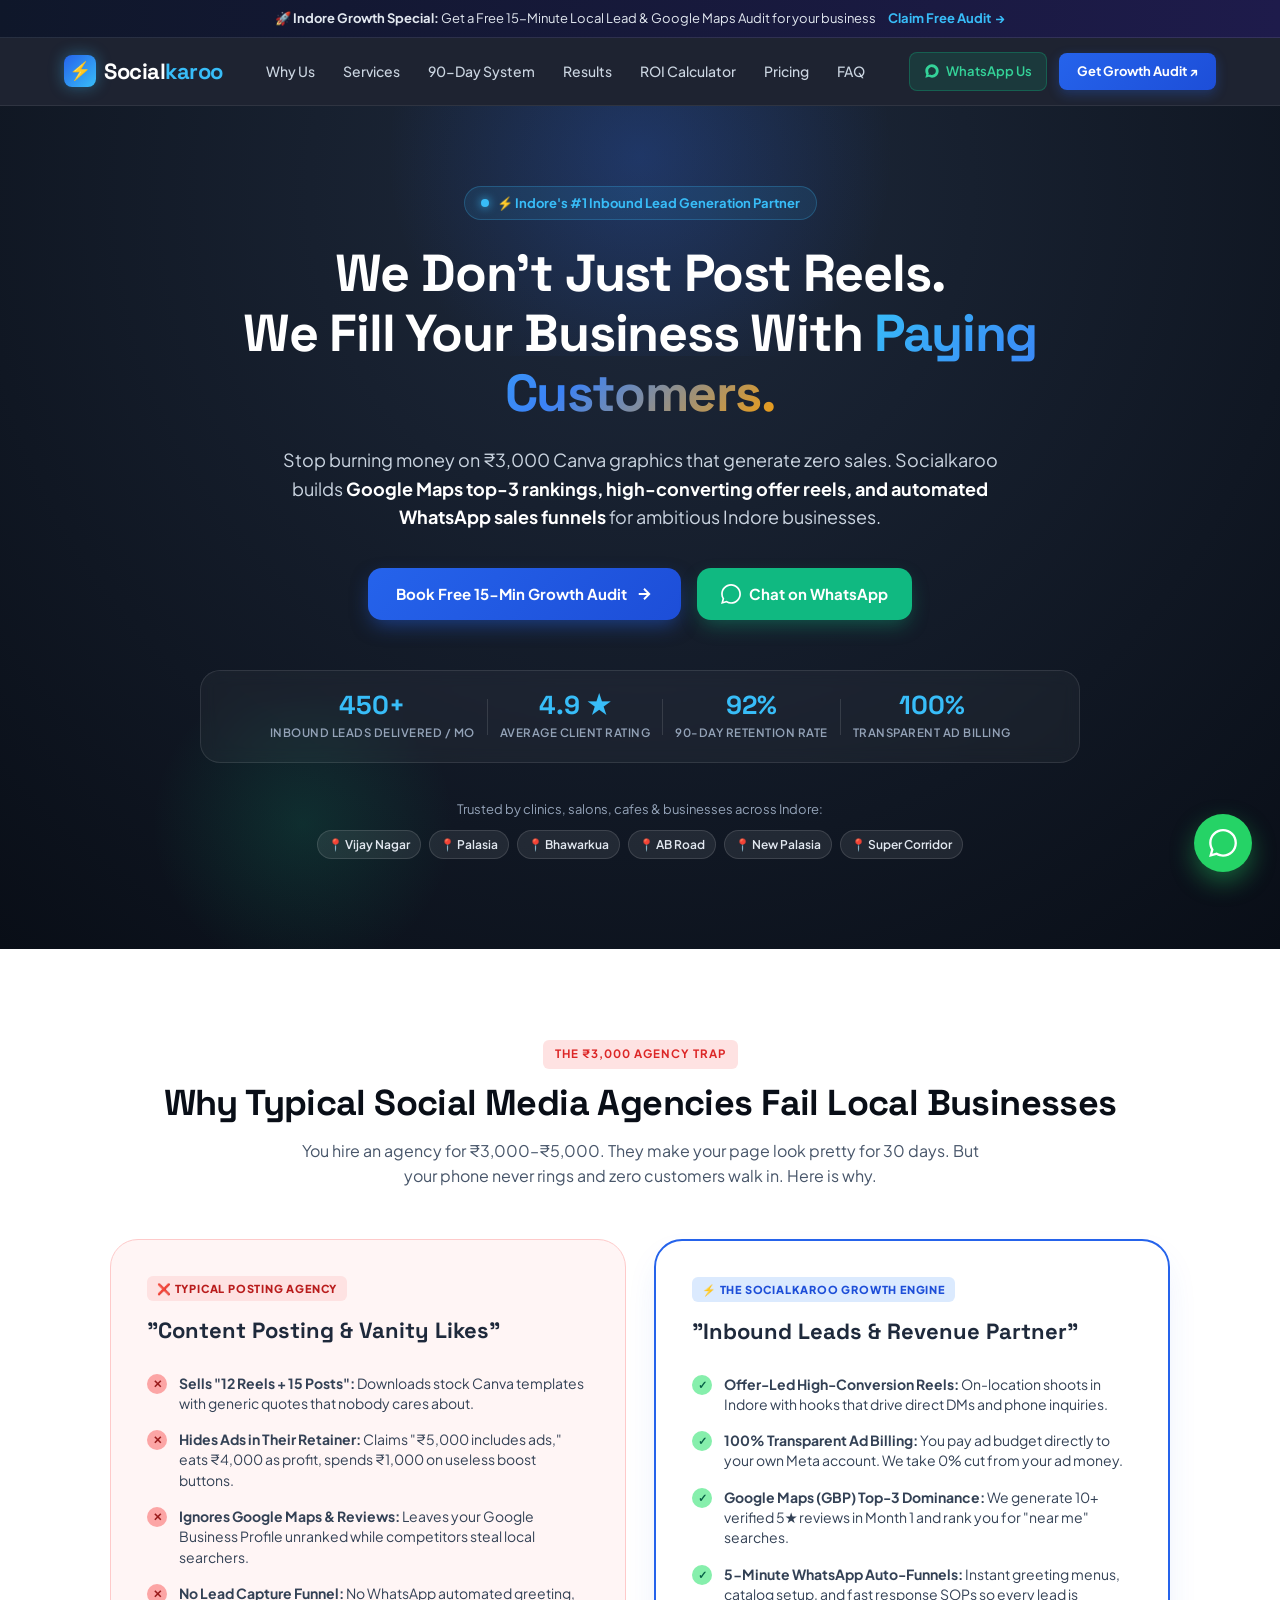
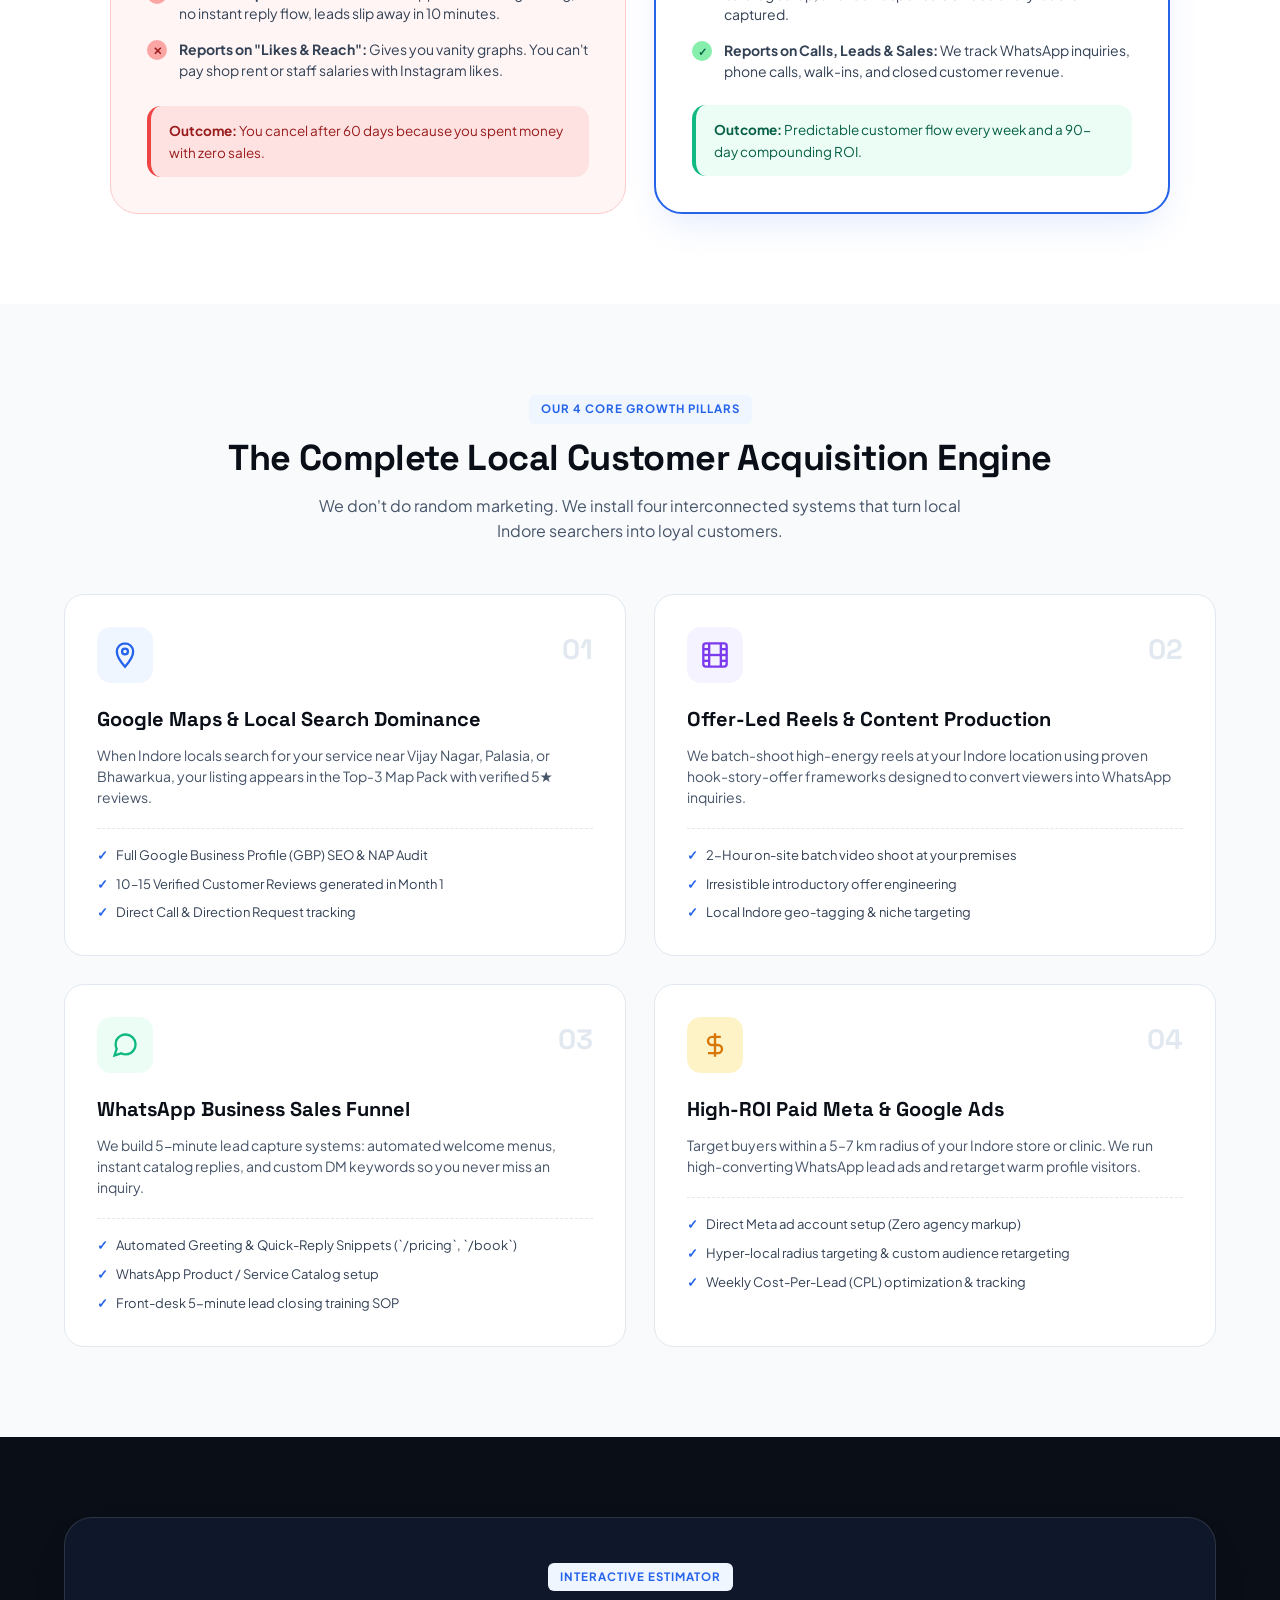
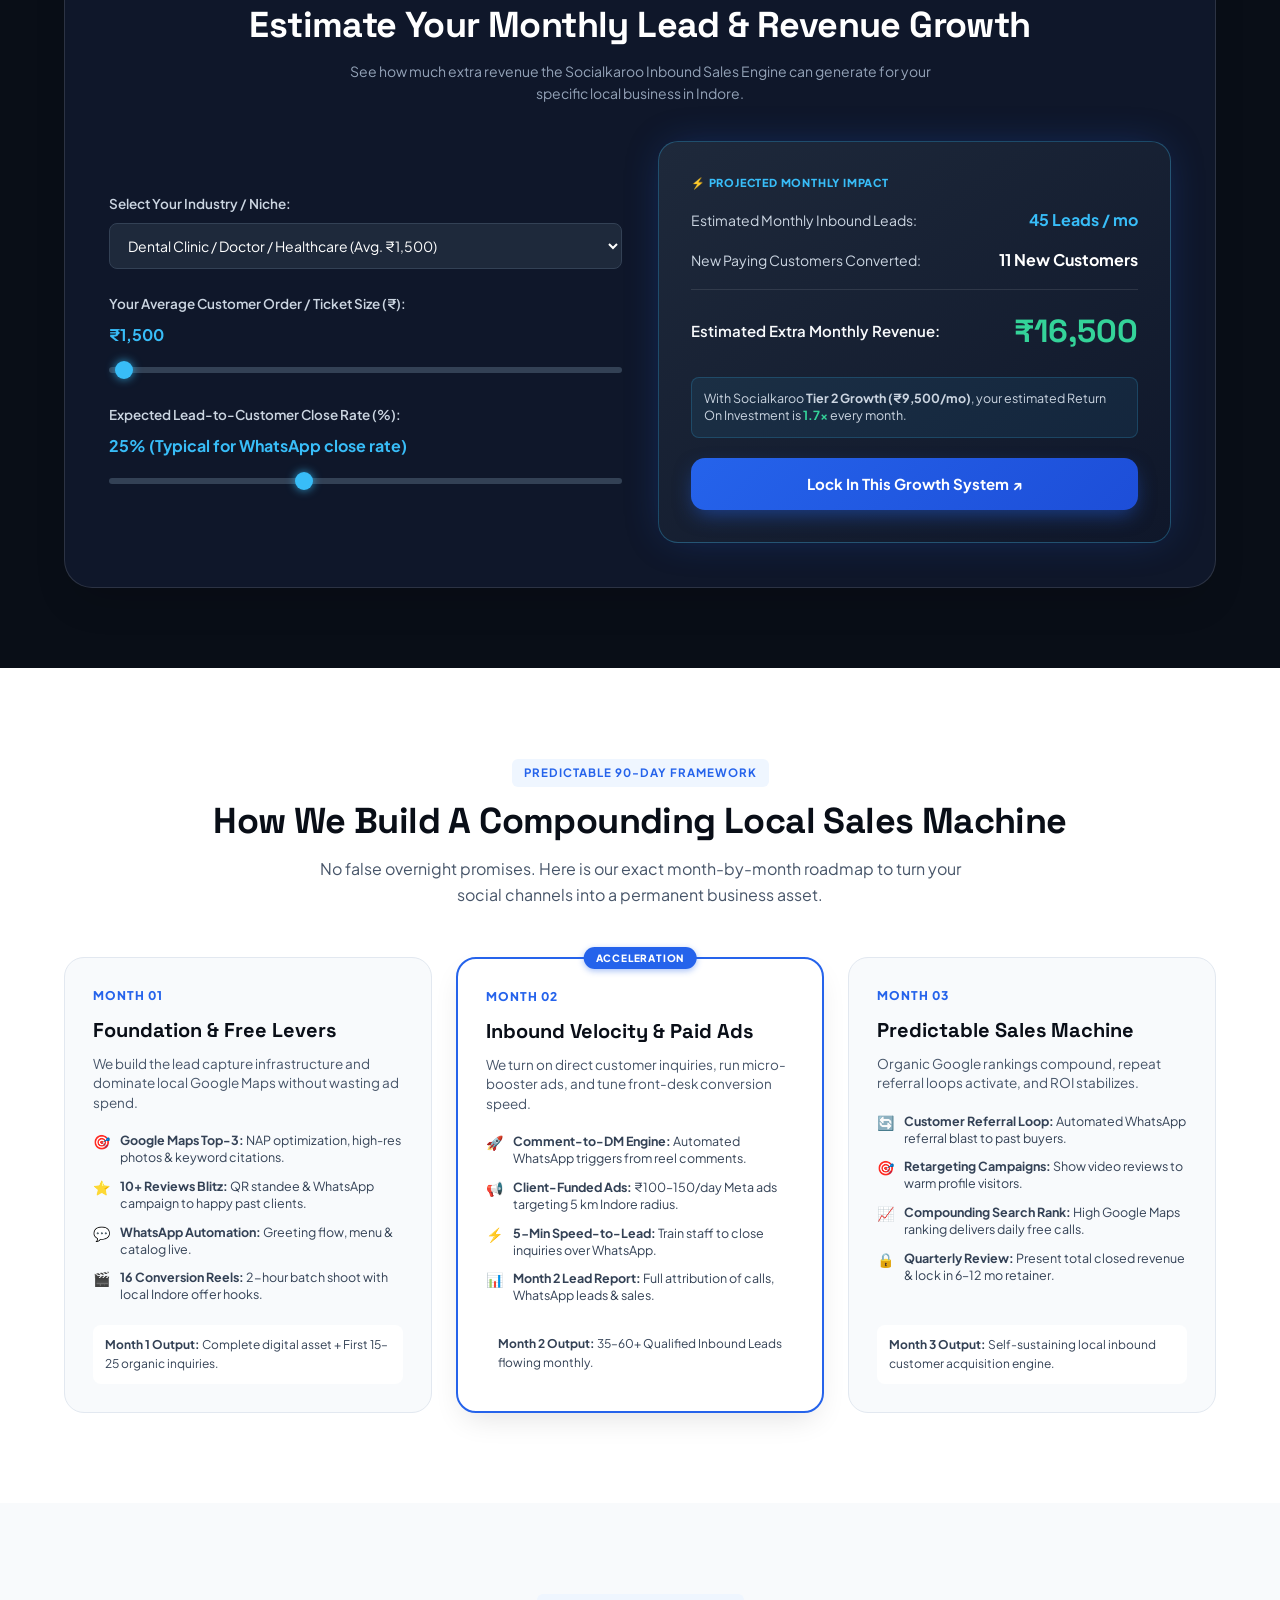
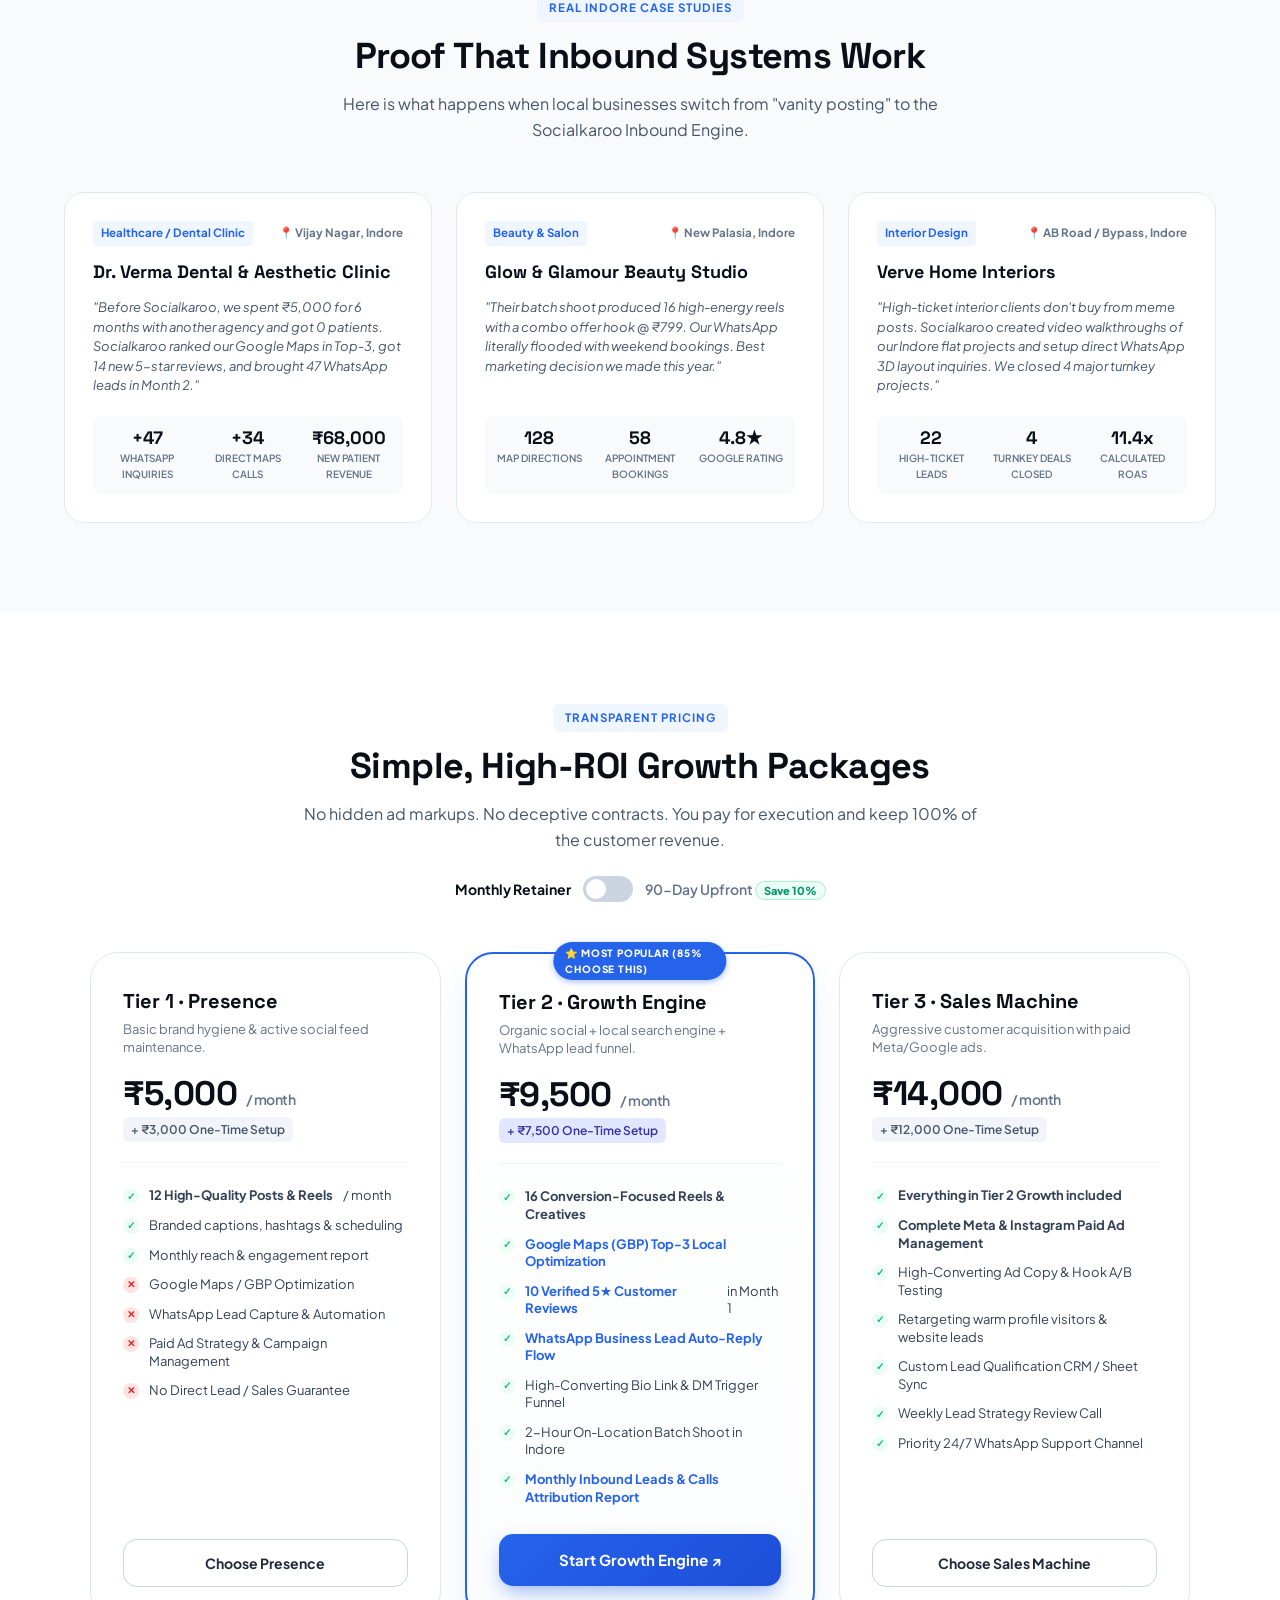
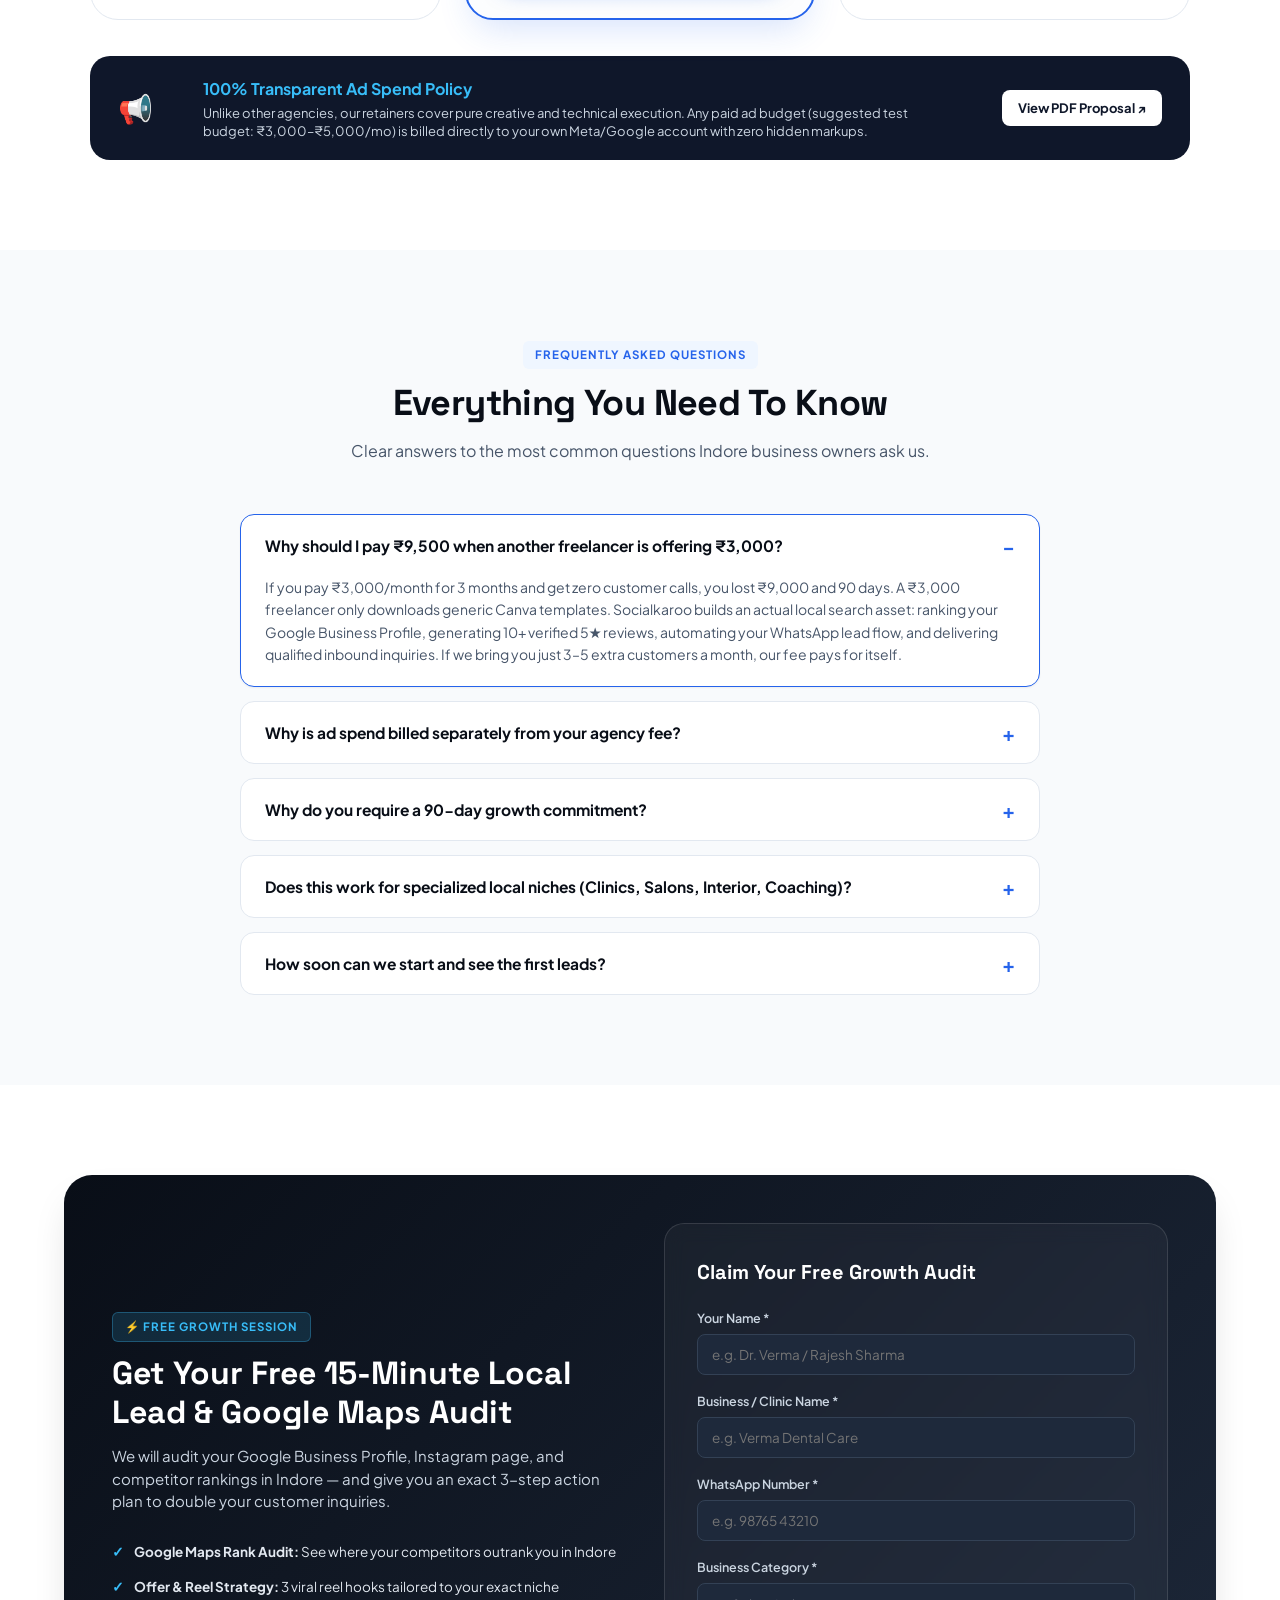
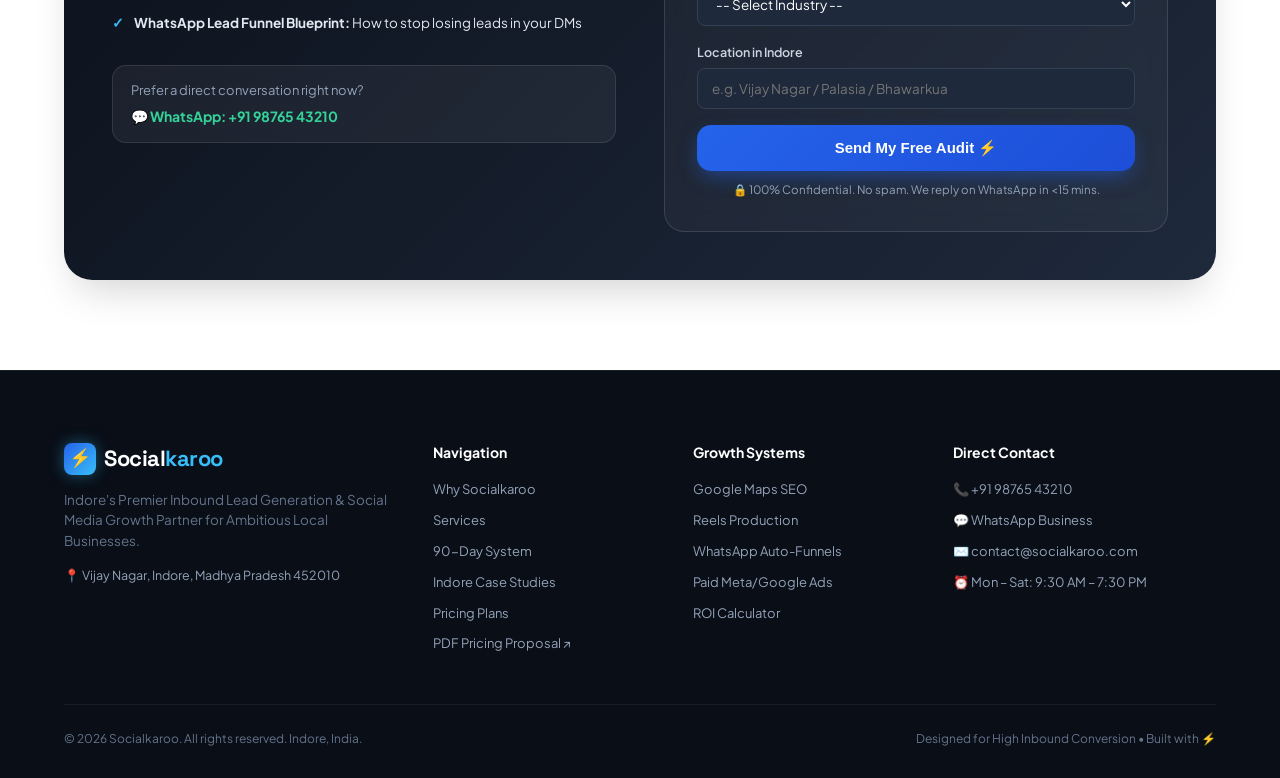
==== commit 709b4f8e: "Build Socialkaroo agency website with lead engine, ROI calculator, and pricing packages Co-authored-" ====
--- a/index.html
+++ b/index.html
@@ -1,60 +1,869 @@
-<!doctype html>
+<!DOCTYPE html>
 <html lang="en">
 <head>
   <meta charset="UTF-8">
-  <meta name="viewport" content="width=device-width, initial-scale=1">
-  <meta name="description" content="Lakshya is a freelance web developer helping ambitious businesses turn ideas into fast, effective websites.">
-  <title>Lakshya — Freelance Web Developer</title>
-  <link rel="icon" type="image/svg+xml" href="favicon.svg">
+  <meta name="viewport" content="width=device-width, initial-scale=1.0">
+  <title>Socialkaroo ⚡ — Inbound Lead Generation & Social Growth for Indore Businesses</title>
+  <meta name="description" content="Socialkaroo is Indore's ROI-first social media & lead generation agency. We turn reels, Google Maps, and WhatsApp into daily paying customers for local businesses.">
+  <meta name="keywords" content="social media marketing Indore, lead generation Indore, Google Business Profile Indore, digital agency Indore, Socialkaroo">
+  
+  <!-- Favicon -->
+  <link rel="icon" type="image/svg+xml" href="data:image/svg+xml,<svg xmlns='http://www.w3.org/2000/svg' viewBox='0 0 100 100'><text y='.9em' font-size='90'>⚡</text></svg>">
+
+  <!-- Open Graph -->
+  <meta property="og:title" content="Socialkaroo ⚡ — Inbound Leads & Local Growth Agency">
+  <meta property="og:description" content="We don't just post reels. We fill your shop, clinic & WhatsApp with paying customers in Indore.">
   <meta property="og:type" content="website">
-  <meta property="og:title" content="Lakshya — Freelance Web Developer">
-  <meta property="og:description" content="Clear, high-performing websites for people and brands ready to grow.">
-  <meta property="og:url" content="https://likharlakshya456-boop.github.io/My-website-/">
-  <meta property="og:image" content="https://likharlakshya456-boop.github.io/My-website-/og-image.jpg">
-  <meta name="twitter:card" content="summary_large_image">
-  <meta name="twitter:title" content="Lakshya — Freelance Web Developer">
-  <meta name="twitter:description" content="Clear, high-performing websites for people and brands ready to grow.">
-  <meta name="twitter:image" content="https://likharlakshya456-boop.github.io/My-website-/og-image.jpg">
+
+  <!-- Fonts -->
   <link rel="preconnect" href="https://fonts.googleapis.com">
   <link rel="preconnect" href="https://fonts.gstatic.com" crossorigin>
-  <link href="https://fonts.googleapis.com/css2?family=DM+Sans:wght@400;500;600;700&family=Space+Grotesk:wght@500;600;700&display=swap" rel="stylesheet">
+  <link href="https://fonts.googleapis.com/css2?family=Plus+Jakarta+Sans:wght@400;500;600;700;800&family=Space+Grotesk:wght@600;700;800&display=swap" rel="stylesheet">
+  
   <link rel="stylesheet" href="style.css">
 </head>
 <body>
-  <header class="site-header">
-    <nav class="nav container" aria-label="Main navigation">
-      <a class="logo" href="#top">L<span>.</span></a>
-      <button class="menu-toggle" aria-label="Open menu" aria-expanded="false">☰</button>
-      <div class="nav-links">
-        <a href="#work">Work</a><a href="#services">Services</a><a href="#about">About</a><a href="#contact" class="nav-cta">Let's talk <span>↗</span></a>
-      </div>
-    </nav>
+
+  <!-- Top Announcement Bar -->
+  <div class="announcement-bar">
+    <div class="announcement-content">
+      <span>🚀 <strong>Indore Growth Special:</strong> Get a Free 15-Minute Local Lead & Google Maps Audit for your business</span>
+      <a href="#audit-form" class="announcement-link">Claim Free Audit <span>→</span></a>
+    </div>
+  </div>
+
+  <!-- Navigation -->
+  <header class="site-header" id="navbar">
+    <div class="nav-container">
+      <a href="#" class="brand-logo">
+        <div class="logo-icon">⚡</div>
+        <div class="logo-text">Social<span>karoo</span></div>
+      </a>
+
+      <nav class="nav-links" id="navLinks">
+        <a href="#problem" class="nav-link">Why Us</a>
+        <a href="#services" class="nav-link">Services</a>
+        <a href="#system" class="nav-link">90-Day System</a>
+        <a href="#results" class="nav-link">Results</a>
+        <a href="#calculator" class="nav-link">ROI Calculator</a>
+        <a href="#pricing" class="nav-link">Pricing</a>
+        <a href="#faq" class="nav-link">FAQ</a>
+        <a href="#audit-form" class="nav-cta-btn mobile-only">Book Free Audit</a>
+      </nav>
+
+      <div class="nav-actions">
+        <a href="https://wa.me/919876543210?text=Hi%20Socialkaroo!%20I%20want%20to%20grow%20my%20business%20in%20Indore" target="_blank" rel="noopener" class="wa-nav-btn">
+          <svg class="wa-icon" viewBox="0 0 24 24" width="16" height="16" fill="currentColor"><path d="M12.031 6.172c-3.181 0-5.767 2.586-5.768 5.766-.001 1.298.38 2.27 1.019 3.287l-.711 2.598 2.669-.699c.969.54 1.772.82 2.79.82 3.182 0 5.768-2.587 5.769-5.766.001-3.182-2.585-5.766-5.769-5.766zm9.969 5.828c0 5.523-4.477 10-10 10-1.745 0-3.385-.45-4.819-1.238l-5.181 1.357 1.378-5.045c-.868-1.488-1.378-3.222-1.378-5.074 0-5.523 4.477-10 10-10s10 4.477 10 10z"/></svg>
+          <span>WhatsApp Us</span>
+        </a>
+        <a href="#audit-form" class="nav-cta-btn desktop-only">Get Growth Audit ↗</a>
+        <button class="mobile-toggle" id="mobileToggle" aria-label="Toggle navigation">
+          <span></span><span></span><span></span>
+        </button>
+      </div>
+    </div>
   </header>
 
-  <main id="top">
-    <section class="hero container">
-      <div class="hero-copy">
-        <p class="eyebrow"><i></i> Available for freelance projects</p>
-        <h1>I build digital<br><em>experiences</em> that<br>move business forward.</h1>
-        <p class="intro">I'm Lakshya, a freelance web developer and designer. I create clear, high-performing websites for people and brands ready to grow.</p>
-        <div class="hero-actions"><a class="button button-dark" href="#contact">Start a project <span>↗</span></a><a class="text-link" href="#work">See my work <span>↓</span></a></div>
-      </div>
-      <div class="hero-art" aria-label="Abstract decorative graphic"><div class="orb orb-one"></div><div class="orb orb-two"></div><div class="grid-lines"></div><span class="art-note">DESIGN<br>DEVELOP<br>DELIVER</span></div>
-    </section>
-
-    <div class="proof"><div class="container proof-inner"><span>Trusted approach</span><strong>Strategy</strong><b>×</b><strong>Design</strong><b>×</b><strong>Development</strong><b>×</b><strong>Results</strong></div></div>
-
-    <section id="work" class="section container"><div class="section-head"><div><p class="eyebrow">Selected work</p><h2>Made with purpose.</h2></div><p class="section-desc">A few examples of thoughtful digital work built to look good and work hard.</p></div>
-      <div class="projects"><article class="project project-large"><a class="project-link" href="maison-noire/index.html" aria-label="View the Maison Noire live demo"><div class="project-image image-noire"><span>maison<br><b>noire</b></span></div><div class="project-meta"><div><h3>Maison Noire — E-commerce</h3><p>Multi-page site · Cart system · Dark mode · Live demo</p></div><span class="round-arrow">↗</span></div></a></article><article class="project"><div class="project-image image-orange"><span class="sun">✳</span><small>ORIGIN<br>COFFEE CO.</small></div><div class="project-meta"><div><h3>Origin Coffee Co.</h3><p>E-commerce · Art direction</p></div><span class="round-arrow">↗</span></div></article><article class="project"><div class="project-image image-blue"><span>move<br><b>better.</b></span></div><div class="project-meta"><div><h3>Move Better</h3><p>Strategy · Product design</p></div><span class="round-arrow">↗</span></div></article></div>
-    </section>
-
-    <section id="services" class="services"><div class="container"><div class="section-head"><div><p class="eyebrow">What I do</p><h2>From first idea<br>to <em>final launch.</em></h2></div><p class="section-desc">Whether you need a new presence or a better one, I bring clarity to every step.</p></div><div class="service-grid"><div class="service"><span>01</span><h3>Web design</h3><p>Interfaces that feel effortless, reflect your brand, and guide people to take action.</p></div><div class="service"><span>02</span><h3>Web development</h3><p>Fast, responsive and accessible websites built with clean, maintainable code.</p></div><div class="service"><span>03</span><h3>Brand direction</h3><p>A sharper visual identity and a consistent system your business can grow into.</p></div></div></div></section>
-
-    <section id="about" class="about container"><div><p class="eyebrow">A little about me</p><h2>Good work starts<br>with <em>good questions.</em></h2></div><div class="about-copy"><p>I partner with founders, small teams, and ambitious businesses to turn complex ideas into simple digital experiences.</p><p>My process is collaborative, practical, and focused on making something that creates a real difference—not just another pretty website.</p><a class="text-link" href="#contact">More about my approach <span>↗</span></a></div></section>
-
-    <section id="contact" class="contact"><div class="container contact-inner"><p class="eyebrow">Have a project in mind?</p><h2>Let's make something<br><em>worth remembering.</em></h2><a class="contact-email" href="mailto:likharlakshya456@gmail.com">likharlakshya456@gmail.com <span>↗</span></a><p class="availability">Usually replies within 1–2 business days.</p></div></section>
-  </main>
-  <footer><div class="container footer-inner"><a class="logo" href="#top">L<span>.</span></a><p>© 2026 Lakshya. Built with intention.</p><div><a href="https://www.linkedin.com/in/lakshya-likhar-691630333" target="_blank" rel="noreferrer">LinkedIn ↗</a><a href="https://github.com/likharlakshya456-boop/My-website-" target="_blank" rel="noreferrer">GitHub ↗</a></div></div></footer>
-  <script>const btn=document.querySelector('.menu-toggle'),links=document.querySelector('.nav-links');btn.addEventListener('click',()=>{const open=links.classList.toggle('open');btn.setAttribute('aria-expanded',open)});links.querySelectorAll('a').forEach(a=>a.addEventListener('click',()=>links.classList.remove('open')));</script>
+  <!-- Hero Section -->
+  <section class="hero-section" id="hero">
+    <div class="hero-glow-1"></div>
+    <div class="hero-glow-2"></div>
+    <div class="hero-container">
+      
+      <div class="hero-badge">
+        <span class="pulse-dot"></span>
+        <span>⚡ Indore's #1 Inbound Lead Generation Partner</span>
+      </div>
+
+      <h1 class="hero-title">
+        We Don't Just Post Reels.<br>
+        We Fill Your Business With <span class="gradient-text">Paying Customers.</span>
+      </h1>
+
+      <p class="hero-subtitle">
+        Stop burning money on ₹3,000 Canva graphics that generate zero sales. Socialkaroo builds <strong>Google Maps top-3 rankings, high-converting offer reels, and automated WhatsApp sales funnels</strong> for ambitious Indore businesses.
+      </p>
+
+      <div class="hero-cta-group">
+        <a href="#audit-form" class="btn-primary">
+          <span>Book Free 15-Min Growth Audit</span>
+          <svg width="18" height="18" viewBox="0 0 24 24" fill="none" stroke="currentColor" stroke-width="2.5"><path d="M5 12h14M12 5l7 7-7 7"/></svg>
+        </a>
+        <a href="https://wa.me/919876543210?text=Hi%20Socialkaroo!%20I%20want%20to%20get%20more%20customer%20leads%20for%20my%20business%20in%20Indore" target="_blank" rel="noopener" class="btn-whatsapp">
+          <svg viewBox="0 0 24 24" width="20" height="20" fill="currentColor"><path d="M.057 24l1.687-6.163c-1.041-1.804-1.588-3.849-1.587-5.946.003-6.556 5.338-11.891 11.893-11.891 3.181.001 6.167 1.24 8.413 3.488 2.245 2.248 3.481 5.236 3.48 8.414-.003 6.557-5.338 11.892-11.893 11.892-1.99-.001-3.951-.5-5.688-1.448l-6.305 1.654zm6.597-3.807c1.676.995 3.276 1.591 5.392 1.592 5.448 0 9.886-4.434 9.889-9.885.002-5.462-4.415-9.89-9.881-9.892-5.452 0-9.887 4.434-9.889 9.884-.001 2.225.651 3.891 1.746 5.634l-.999 3.648 3.742-.981z"/></svg>
+          <span>Chat on WhatsApp</span>
+        </a>
+      </div>
+
+      <!-- Live Metric Badges -->
+      <div class="hero-stats-strip">
+        <div class="stat-card">
+          <div class="stat-number">450+</div>
+          <div class="stat-label">Inbound Leads Delivered / Mo</div>
+        </div>
+        <div class="stat-divider"></div>
+        <div class="stat-card">
+          <div class="stat-number">4.9 ★</div>
+          <div class="stat-label">Average Client Rating</div>
+        </div>
+        <div class="stat-divider"></div>
+        <div class="stat-card">
+          <div class="stat-number">92%</div>
+          <div class="stat-label">90-Day Retention Rate</div>
+        </div>
+        <div class="stat-divider"></div>
+        <div class="stat-card">
+          <div class="stat-number">100%</div>
+          <div class="stat-label">Transparent Ad Billing</div>
+        </div>
+      </div>
+
+      <!-- Trust Locality Tags -->
+      <div class="local-trust-tag">
+        <span>Trusted by clinics, salons, cafes & businesses across Indore:</span>
+        <div class="locality-pills">
+          <span class="pill">📍 Vijay Nagar</span>
+          <span class="pill">📍 Palasia</span>
+          <span class="pill">📍 Bhawarkua</span>
+          <span class="pill">📍 AB Road</span>
+          <span class="pill">📍 New Palasia</span>
+          <span class="pill">📍 Super Corridor</span>
+        </div>
+      </div>
+
+    </div>
+  </section>
+
+  <!-- Problem vs Solution Section -->
+  <section class="section problem-section" id="problem">
+    <div class="container">
+      <div class="section-header text-center">
+        <div class="section-tag error-tag">The ₹3,000 Agency Trap</div>
+        <h2 class="section-heading">Why Typical Social Media Agencies Fail Local Businesses</h2>
+        <p class="section-subtext">You hire an agency for ₹3,000–₹5,000. They make your page look pretty for 30 days. But your phone never rings and zero customers walk in. Here is why.</p>
+      </div>
+
+      <div class="comparison-grid">
+        <!-- Broken Model -->
+        <div class="comparison-card broken">
+          <div class="card-header-badge broken-badge">❌ Typical Posting Agency</div>
+          <h3 class="comparison-title">"Content Posting & Vanity Likes"</h3>
+          <ul class="comp-list">
+            <li>
+              <span class="comp-icon cross">✕</span>
+              <div><strong>Sells "12 Reels + 15 Posts":</strong> Downloads stock Canva templates with generic quotes that nobody cares about.</div>
+            </li>
+            <li>
+              <span class="comp-icon cross">✕</span>
+              <div><strong>Hides Ads in Their Retainer:</strong> Claims "₹5,000 includes ads," eats ₹4,000 as profit, spends ₹1,000 on useless boost buttons.</div>
+            </li>
+            <li>
+              <span class="comp-icon cross">✕</span>
+              <div><strong>Ignores Google Maps & Reviews:</strong> Leaves your Google Business Profile unranked while competitors steal local searchers.</div>
+            </li>
+            <li>
+              <span class="comp-icon cross">✕</span>
+              <div><strong>No Lead Capture Funnel:</strong> No WhatsApp automated greeting, no instant reply flow, leads slip away in 10 minutes.</div>
+            </li>
+            <li>
+              <span class="comp-icon cross">✕</span>
+              <div><strong>Reports on "Likes & Reach":</strong> Gives you vanity graphs. You can't pay shop rent or staff salaries with Instagram likes.</div>
+            </li>
+          </ul>
+          <div class="comparison-result broken-result">
+            <strong>Outcome:</strong> You cancel after 60 days because you spent money with zero sales.
+          </div>
+        </div>
+
+        <!-- Socialkaroo Model -->
+        <div class="comparison-card solution">
+          <div class="card-header-badge solution-badge">⚡ The Socialkaroo Growth Engine</div>
+          <h3 class="comparison-title">"Inbound Leads & Revenue Partner"</h3>
+          <ul class="comp-list">
+            <li>
+              <span class="comp-icon check">✓</span>
+              <div><strong>Offer-Led High-Conversion Reels:</strong> On-location shoots in Indore with hooks that drive direct DMs and phone inquiries.</div>
+            </li>
+            <li>
+              <span class="comp-icon check">✓</span>
+              <div><strong>100% Transparent Ad Billing:</strong> You pay ad budget directly to your own Meta account. We take 0% cut from your ad money.</div>
+            </li>
+            <li>
+              <span class="comp-icon check">✓</span>
+              <div><strong>Google Maps (GBP) Top-3 Dominance:</strong> We generate 10+ verified 5★ reviews in Month 1 and rank you for "near me" searches.</div>
+            </li>
+            <li>
+              <span class="comp-icon check">✓</span>
+              <div><strong>5-Minute WhatsApp Auto-Funnels:</strong> Instant greeting menus, catalog setup, and fast response SOPs so every lead is captured.</div>
+            </li>
+            <li>
+              <span class="comp-icon check">✓</span>
+              <div><strong>Reports on Calls, Leads & Sales:</strong> We track WhatsApp inquiries, phone calls, walk-ins, and closed customer revenue.</div>
+            </li>
+          </ul>
+          <div class="comparison-result solution-result">
+            <strong>Outcome:</strong> Predictable customer flow every week and a 90-day compounding ROI.
+          </div>
+        </div>
+      </div>
+    </div>
+  </section>
+
+  <!-- Core Services Section -->
+  <section class="section services-section" id="services">
+    <div class="container">
+      <div class="section-header text-center">
+        <div class="section-tag">Our 4 Core Growth Pillars</div>
+        <h2 class="section-heading">The Complete Local Customer Acquisition Engine</h2>
+        <p class="section-subtext">We don't do random marketing. We install four interconnected systems that turn local Indore searchers into loyal customers.</p>
+      </div>
+
+      <div class="services-grid">
+        
+        <div class="service-card">
+          <div class="service-icon-wrap icon-blue">
+            <svg viewBox="0 0 24 24" width="28" height="28" fill="none" stroke="currentColor" stroke-width="2"><path d="M12 2C8.13 2 5 5.13 5 9c0 5.25 7 13 7 13s7-7.75 7-13c0-3.87-3.13-7-7-7z"/><circle cx="12" cy="9" r="2.5"/></svg>
+          </div>
+          <div class="service-number">01</div>
+          <h3 class="service-title">Google Maps & Local Search Dominance</h3>
+          <p class="service-desc">When Indore locals search for your service near Vijay Nagar, Palasia, or Bhawarkua, your listing appears in the Top-3 Map Pack with verified 5★ reviews.</p>
+          <ul class="service-perks">
+            <li><span>✓</span> Full Google Business Profile (GBP) SEO & NAP Audit</li>
+            <li><span>✓</span> 10–15 Verified Customer Reviews generated in Month 1</li>
+            <li><span>✓</span> Direct Call & Direction Request tracking</li>
+          </ul>
+        </div>
+
+        <div class="service-card">
+          <div class="service-icon-wrap icon-purple">
+            <svg viewBox="0 0 24 24" width="28" height="28" fill="none" stroke="currentColor" stroke-width="2"><rect x="2" y="2" width="20" height="20" rx="2.18" ry="2.18"/><line x1="7" y1="2" x2="7" y2="22"/><line x1="17" y1="2" x2="17" y2="22"/><line x1="2" y1="12" x2="22" y2="12"/><line x1="2" y1="7" x2="7" y2="7"/><line x1="2" y1="17" x2="7" y2="17"/><line x1="17" y1="17" x2="22" y2="17"/><line x1="17" y1="7" x2="22" y2="7"/></svg>
+          </div>
+          <div class="service-number">02</div>
+          <h3 class="service-title">Offer-Led Reels & Content Production</h3>
+          <p class="service-desc">We batch-shoot high-energy reels at your Indore location using proven hook-story-offer frameworks designed to convert viewers into WhatsApp inquiries.</p>
+          <ul class="service-perks">
+            <li><span>✓</span> 2-Hour on-site batch video shoot at your premises</li>
+            <li><span>✓</span> Irresistible introductory offer engineering</li>
+            <li><span>✓</span> Local Indore geo-tagging & niche targeting</li>
+          </ul>
+        </div>
+
+        <div class="service-card">
+          <div class="service-icon-wrap icon-green">
+            <svg viewBox="0 0 24 24" width="28" height="28" fill="none" stroke="currentColor" stroke-width="2"><path d="M21 11.5a8.38 8.38 0 0 1-.9 3.8 8.5 8.5 0 0 1-7.6 4.7 8.38 8.38 0 0 1-3.8-.9L3 21l1.9-5.7a8.38 8.38 0 0 1-.9-3.8 8.5 8.5 0 0 1 4.7-7.6 8.38 8.38 0 0 1 3.8-.9h.5a8.48 8.48 0 0 1 8 8v.5z"/></svg>
+          </div>
+          <div class="service-number">03</div>
+          <h3 class="service-title">WhatsApp Business Sales Funnel</h3>
+          <p class="service-desc">We build 5-minute lead capture systems: automated welcome menus, instant catalog replies, and custom DM keywords so you never miss an inquiry.</p>
+          <ul class="service-perks">
+            <li><span>✓</span> Automated Greeting & Quick-Reply Snippets (`/pricing`, `/book`)</li>
+            <li><span>✓</span> WhatsApp Product / Service Catalog setup</li>
+            <li><span>✓</span> Front-desk 5-minute lead closing training SOP</li>
+          </ul>
+        </div>
+
+        <div class="service-card">
+          <div class="service-icon-wrap icon-amber">
+            <svg viewBox="0 0 24 24" width="28" height="28" fill="none" stroke="currentColor" stroke-width="2"><path d="M12 2v20M17 5H9.5a3.5 3.5 0 0 0 0 7h5a3.5 3.5 0 0 1 0 7H6"/></svg>
+          </div>
+          <div class="service-number">04</div>
+          <h3 class="service-title">High-ROI Paid Meta & Google Ads</h3>
+          <p class="service-desc">Target buyers within a 5–7 km radius of your Indore store or clinic. We run high-converting WhatsApp lead ads and retarget warm profile visitors.</p>
+          <ul class="service-perks">
+            <li><span>✓</span> Direct Meta ad account setup (Zero agency markup)</li>
+            <li><span>✓</span> Hyper-local radius targeting & custom audience retargeting</li>
+            <li><span>✓</span> Weekly Cost-Per-Lead (CPL) optimization & tracking</li>
+          </ul>
+        </div>
+
+      </div>
+    </div>
+  </section>
+
+  <!-- Interactive ROI Calculator -->
+  <section class="section calculator-section" id="calculator">
+    <div class="container">
+      <div class="calculator-box">
+        <div class="calc-header text-center">
+          <div class="section-tag">Interactive Estimator</div>
+          <h2 class="section-heading" style="color:white;">Estimate Your Monthly Lead & Revenue Growth</h2>
+          <p style="color: #94a3b8; font-size: 14px; max-width: 600px; margin: 8px auto 0;">See how much extra revenue the Socialkaroo Inbound Sales Engine can generate for your specific local business in Indore.</p>
+        </div>
+
+        <div class="calc-body">
+          <div class="calc-inputs">
+            
+            <div class="form-group">
+              <label for="calcIndustry">Select Your Industry / Niche:</label>
+              <select id="calcIndustry" class="calc-select" onchange="calculateROI()">
+                <option value="clinic" data-ticket="1500" data-leads="45">Dental Clinic / Doctor / Healthcare (Avg. ₹1,500)</option>
+                <option value="salon" data-ticket="900" data-leads="60">Salon, Spa & Beauty Studio (Avg. ₹900)</option>
+                <option value="cafe" data-ticket="450" data-leads="120">Cafe, Restaurant & Food Outlet (Avg. ₹450)</option>
+                <option value="coaching" data-ticket="15000" data-leads="25">Coaching Institute / EdTech (Avg. ₹15,000)</option>
+                <option value="interior" data-ticket="40000" data-leads="12">Interior Design & Home Decor (Avg. ₹40,000)</option>
+                <option value="realestate" data-ticket="75000" data-leads="10">Real Estate Consultant / Plots (Avg. ₹75,000)</option>
+                <option value="retail" data-ticket="2500" data-leads="35">Retail Store / Fashion Boutique (Avg. ₹2,500)</option>
+              </select>
+            </div>
+
+            <div class="form-group">
+              <label for="calcTicket">Your Average Customer Order / Ticket Size (₹):</label>
+              <div class="range-display">
+                <span id="ticketDisplay">₹1,500</span>
+              </div>
+              <input type="range" id="calcTicket" min="300" max="100000" step="100" value="1500" oninput="updateTicketFromSlider()">
+            </div>
+
+            <div class="form-group">
+              <label for="calcConversion">Expected Lead-to-Customer Close Rate (%):</label>
+              <div class="range-display">
+                <span id="convDisplay">25% (Typical for WhatsApp leads)</span>
+              </div>
+              <input type="range" id="calcConversion" min="10" max="50" step="5" value="25" oninput="calculateROI()">
+            </div>
+
+          </div>
+
+          <div class="calc-results">
+            <div class="results-card">
+              <div class="result-badge">⚡ Projected Monthly Impact</div>
+              
+              <div class="result-row">
+                <span class="res-title">Estimated Monthly Inbound Leads:</span>
+                <span class="res-value highlight-cyan" id="resLeads">45 Leads</span>
+              </div>
+
+              <div class="result-row">
+                <span class="res-title">New Paying Customers Converted:</span>
+                <span class="res-value" id="resCustomers">11 Customers</span>
+              </div>
+
+              <div class="result-divider"></div>
+
+              <div class="result-row big-row">
+                <span class="res-title">Estimated Extra Monthly Revenue:</span>
+                <span class="res-value grand-total" id="resRevenue">₹16,500</span>
+              </div>
+
+              <div class="roi-summary-box">
+                <div id="roiText">With Socialkaroo <strong>Tier 2 Growth (₹9,500/mo)</strong>, your estimated Return On Investment is <strong>1.7x</strong> in Month 2–3.</div>
+              </div>
+
+              <a href="#audit-form" class="btn-primary btn-block">Lock In This Growth System ↗</a>
+            </div>
+          </div>
+        </div>
+      </div>
+    </div>
+  </section>
+
+  <!-- 90-Day Compounding System Section -->
+  <section class="section system-section" id="system">
+    <div class="container">
+      <div class="section-header text-center">
+        <div class="section-tag">Predictable 90-Day Framework</div>
+        <h2 class="section-heading">How We Build A Compounding Local Sales Machine</h2>
+        <p class="section-subtext">No false overnight promises. Here is our exact month-by-month roadmap to turn your social channels into a permanent business asset.</p>
+      </div>
+
+      <div class="timeline-grid">
+        
+        <div class="timeline-card">
+          <div class="timeline-month-badge">Month 01</div>
+          <h3 class="timeline-title">Foundation & Free Levers</h3>
+          <p class="timeline-desc">We build the lead capture infrastructure and dominate local Google Maps without wasting ad spend.</p>
+          <div class="timeline-milestones">
+            <div class="milestone-item">
+              <span class="m-icon">🎯</span>
+              <span><strong>Google Maps Top-3:</strong> NAP optimization, high-res photos & keyword citations.</span>
+            </div>
+            <div class="milestone-item">
+              <span class="m-icon">⭐</span>
+              <span><strong>10+ Reviews Blitz:</strong> QR standee & WhatsApp campaign to happy past clients.</span>
+            </div>
+            <div class="milestone-item">
+              <span class="m-icon">💬</span>
+              <span><strong>WhatsApp Automation:</strong> Greeting flow, menu & catalog live.</span>
+            </div>
+            <div class="milestone-item">
+              <span class="m-icon">🎬</span>
+              <span><strong>16 Conversion Reels:</strong> 2-hour batch shoot with local Indore offer hooks.</span>
+            </div>
+          </div>
+          <div class="timeline-target">
+            <strong>Month 1 Output:</strong> Complete digital asset + First 15–25 organic inquiries.
+          </div>
+        </div>
+
+        <div class="timeline-card active-card">
+          <div class="popular-ribbon">Acceleration</div>
+          <div class="timeline-month-badge">Month 02</div>
+          <h3 class="timeline-title">Inbound Velocity & Paid Ads</h3>
+          <p class="timeline-desc">We turn on direct customer inquiries, run micro-booster ads, and tune front-desk conversion speed.</p>
+          <div class="timeline-milestones">
+            <div class="milestone-item">
+              <span class="m-icon">🚀</span>
+              <span><strong>Comment-to-DM Engine:</strong> Automated WhatsApp triggers from reel comments.</span>
+            </div>
+            <div class="milestone-item">
+              <span class="m-icon">📢</span>
+              <span><strong>Client-Funded Ads:</strong> ₹100–150/day Meta ads targeting 5 km Indore radius.</span>
+            </div>
+            <div class="milestone-item">
+              <span class="m-icon">⚡</span>
+              <span><strong>5-Min Speed-to-Lead:</strong> Train staff to close inquiries over WhatsApp.</span>
+            </div>
+            <div class="milestone-item">
+              <span class="m-icon">📊</span>
+              <span><strong>Month 2 Lead Report:</strong> Full attribution of calls, WhatsApp leads & sales.</span>
+            </div>
+          </div>
+          <div class="timeline-target">
+            <strong>Month 2 Output:</strong> 35–60+ Qualified Inbound Leads flowing monthly.
+          </div>
+        </div>
+
+        <div class="timeline-card">
+          <div class="timeline-month-badge">Month 03</div>
+          <h3 class="timeline-title">Predictable Sales Machine</h3>
+          <p class="timeline-desc">Organic Google rankings compound, repeat referral loops activate, and ROI stabilizes.</p>
+          <div class="timeline-milestones">
+            <div class="milestone-item">
+              <span class="m-icon">🔄</span>
+              <span><strong>Customer Referral Loop:</strong> Automated WhatsApp referral blast to past buyers.</span>
+            </div>
+            <div class="milestone-item">
+              <span class="m-icon">🎯</span>
+              <span><strong>Retargeting Campaigns:</strong> Show video reviews to warm profile visitors.</span>
+            </div>
+            <div class="milestone-item">
+              <span class="m-icon">📈</span>
+              <span><strong>Compounding Search Rank:</strong> High Google Maps ranking delivers daily free calls.</span>
+            </div>
+            <div class="milestone-item">
+              <span class="m-icon">🔒</span>
+              <span><strong>Quarterly Review:</strong> Present total closed revenue & lock in 6–12 mo retainer.</span>
+            </div>
+          </div>
+          <div class="timeline-target">
+            <strong>Month 3 Output:</strong> Self-sustaining local inbound customer acquisition engine.
+          </div>
+        </div>
+
+      </div>
+    </div>
+  </section>
+
+  <!-- Indore Client Results / Case Studies -->
+  <section class="section results-section" id="results">
+    <div class="container">
+      <div class="section-header text-center">
+        <div class="section-tag">Real Indore Case Studies</div>
+        <h2 class="section-heading">Proof That Inbound Systems Work</h2>
+        <p class="section-subtext">Here is what happens when local businesses switch from "vanity posting" to the Socialkaroo Inbound Engine.</p>
+      </div>
+
+      <div class="case-studies-grid">
+        
+        <div class="case-card">
+          <div class="case-top">
+            <span class="case-niche">Healthcare / Dental Clinic</span>
+            <span class="case-location">📍 Vijay Nagar, Indore</span>
+          </div>
+          <h3 class="case-title">Dr. Verma Dental & Aesthetic Clinic</h3>
+          <p class="case-quote">"Before Socialkaroo, we spent ₹5,000 for 6 months with another agency and got 0 patients. Socialkaroo ranked our Google Maps in Top-3, got 14 new 5-star reviews, and brought 47 WhatsApp leads in Month 2."</p>
+          
+          <div class="case-metrics">
+            <div class="c-metric">
+              <span class="c-val">+47</span>
+              <span class="c-label">WhatsApp Inquiries</span>
+            </div>
+            <div class="c-metric">
+              <span class="c-val">+34</span>
+              <span class="c-label">Direct Maps Calls</span>
+            </div>
+            <div class="c-metric">
+              <span class="c-val">₹68,000</span>
+              <span class="c-label">New Patient Revenue</span>
+            </div>
+          </div>
+        </div>
+
+        <div class="case-card">
+          <div class="case-top">
+            <span class="case-niche">Beauty & Salon</span>
+            <span class="case-location">📍 New Palasia, Indore</span>
+          </div>
+          <h3 class="case-title">Glow & Glamour Beauty Studio</h3>
+          <p class="case-quote">"Their batch shoot produced 16 high-energy reels with a combo offer hook @ ₹799. Our WhatsApp literally flooded with weekend bookings. Best marketing decision we made this year."</p>
+          
+          <div class="case-metrics">
+            <div class="c-metric">
+              <span class="c-val">128</span>
+              <span class="c-label">Map Directions</span>
+            </div>
+            <div class="c-metric">
+              <span class="c-val">58</span>
+              <span class="c-label">Appointment Bookings</span>
+            </div>
+            <div class="c-metric">
+              <span class="c-val">4.8★</span>
+              <span class="c-label">Google Rating</span>
+            </div>
+          </div>
+        </div>
+
+        <div class="case-card">
+          <div class="case-top">
+            <span class="case-niche">Interior Design</span>
+            <span class="case-location">📍 AB Road / Bypass, Indore</span>
+          </div>
+          <h3 class="case-title">Verve Home Interiors</h3>
+          <p class="case-quote">"High-ticket interior clients don't buy from meme posts. Socialkaroo created video walkthroughs of our Indore flat projects and setup direct WhatsApp 3D layout inquiries. We closed 4 major turnkey projects."</p>
+          
+          <div class="case-metrics">
+            <div class="c-metric">
+              <span class="c-val">22</span>
+              <span class="c-label">High-Ticket Leads</span>
+            </div>
+            <div class="c-metric">
+              <span class="c-val">4</span>
+              <span class="c-label">Turnkey Deals Closed</span>
+            </div>
+            <div class="c-metric">
+              <span class="c-val">11.4x</span>
+              <span class="c-label">Calculated ROAS</span>
+            </div>
+          </div>
+        </div>
+
+      </div>
+    </div>
+  </section>
+
+  <!-- Pricing Section -->
+  <section class="section pricing-section" id="pricing">
+    <div class="container">
+      <div class="section-header text-center">
+        <div class="section-tag">Transparent Pricing</div>
+        <h2 class="section-heading">Simple, High-ROI Growth Packages</h2>
+        <p class="section-subtext">No hidden ad markups. No deceptive contracts. You pay for execution and keep 100% of the customer revenue.</p>
+        
+        <div class="pricing-toggle-wrap">
+          <span class="toggle-label active" id="lblMonthly">Monthly Retainer</span>
+          <label class="switch">
+            <input type="checkbox" id="pricingToggle" onchange="togglePricingDuration()">
+            <span class="slider round"></span>
+          </label>
+          <span class="toggle-label" id="lblQuarterly">90-Day Upfront <span class="discount-pill">Save 10%</span></span>
+        </div>
+      </div>
+
+      <div class="pricing-cards-grid">
+        
+        <!-- Tier 1 -->
+        <div class="price-box">
+          <div class="price-header">
+            <h3 class="p-tier-name">Tier 1 · Presence</h3>
+            <p class="p-tagline">Basic brand hygiene & active social feed maintenance.</p>
+          </div>
+          <div class="p-amount-wrap">
+            <div class="p-amount" id="tier1Price">₹5,000 <span class="p-period">/ month</span></div>
+            <div class="p-setup" id="tier1Setup">+ ₹3,000 One-Time Setup</div>
+          </div>
+          <ul class="p-feature-list">
+            <li><span class="p-icon check">✓</span> <strong>12 High-Quality Posts & Reels</strong> / month</li>
+            <li><span class="p-icon check">✓</span> Branded captions, hashtags & scheduling</li>
+            <li><span class="p-icon check">✓</span> Monthly reach & engagement report</li>
+            <li><span class="p-icon cross">✕</span> Google Maps / GBP Optimization</li>
+            <li><span class="p-icon cross">✕</span> WhatsApp Lead Capture & Automation</li>
+            <li><span class="p-icon cross">✕</span> Paid Ad Strategy & Campaign Management</li>
+            <li><span class="p-icon cross">✕</span> No Direct Lead / Sales Guarantee</li>
+          </ul>
+          <div class="p-cta-wrap">
+            <a href="#audit-form" class="btn-outline btn-block">Choose Presence</a>
+          </div>
+        </div>
+
+        <!-- Tier 2 (Growth - Recommended) -->
+        <div class="price-box featured-box">
+          <div class="popular-ribbon">⭐ Most Popular (85% Choose This)</div>
+          <div class="price-header">
+            <h3 class="p-tier-name">Tier 2 · Growth Engine</h3>
+            <p class="p-tagline">Organic social + local search engine + WhatsApp lead funnel.</p>
+          </div>
+          <div class="p-amount-wrap">
+            <div class="p-amount featured-amount" id="tier2Price">₹9,500 <span class="p-period">/ month</span></div>
+            <div class="p-setup featured-setup" id="tier2Setup">+ ₹7,500 One-Time Setup</div>
+          </div>
+          <ul class="p-feature-list">
+            <li><span class="p-icon check">✓</span> <strong>16 Conversion-Focused Reels & Creatives</strong></li>
+            <li><span class="p-icon check">✓</span> <strong class="glow-text">Google Maps (GBP) Top-3 Local Optimization</strong></li>
+            <li><span class="p-icon check">✓</span> <strong class="glow-text">10 Verified 5★ Customer Reviews</strong> in Month 1</li>
+            <li><span class="p-icon check">✓</span> <strong class="glow-text">WhatsApp Business Lead Auto-Reply Flow</strong></li>
+            <li><span class="p-icon check">✓</span> High-Converting Bio Link & DM Trigger Funnel</li>
+            <li><span class="p-icon check">✓</span> 2-Hour On-Location Batch Shoot in Indore</li>
+            <li><span class="p-icon check">✓</span> <strong class="glow-text">Monthly Inbound Leads & Calls Attribution Report</strong></li>
+          </ul>
+          <div class="p-cta-wrap">
+            <a href="#audit-form" class="btn-primary btn-block">Start Growth Engine ↗</a>
+          </div>
+        </div>
+
+        <!-- Tier 3 -->
+        <div class="price-box">
+          <div class="price-header">
+            <h3 class="p-tier-name">Tier 3 · Sales Machine</h3>
+            <p class="p-tagline">Aggressive customer acquisition with paid Meta/Google ads.</p>
+          </div>
+          <div class="p-amount-wrap">
+            <div class="p-amount" id="tier3Price">₹14,000 <span class="p-period">/ month</span></div>
+            <div class="p-setup" id="tier3Setup">+ ₹12,000 One-Time Setup</div>
+          </div>
+          <ul class="p-feature-list">
+            <li><span class="p-icon check">✓</span> <strong>Everything in Tier 2 Growth included</strong></li>
+            <li><span class="p-icon check">✓</span> <strong>Complete Meta & Instagram Paid Ad Management</strong></li>
+            <li><span class="p-icon check">✓</span> High-Converting Ad Copy & Hook A/B Testing</li>
+            <li><span class="p-icon check">✓</span> Retargeting warm profile visitors & website leads</li>
+            <li><span class="p-icon check">✓</span> Custom Lead Qualification CRM / Sheet Sync</li>
+            <li><span class="p-icon check">✓</span> Weekly Lead Strategy Review Call</li>
+            <li><span class="p-icon check">✓</span> Priority 24/7 WhatsApp Support Channel</li>
+          </ul>
+          <div class="p-cta-wrap">
+            <a href="#audit-form" class="btn-outline btn-block">Choose Sales Machine</a>
+          </div>
+        </div>
+
+      </div>
+
+      <!-- Ad Spend Transparency Notice -->
+      <div class="ad-transparency-banner">
+        <div class="ad-banner-icon">📢</div>
+        <div class="ad-banner-text">
+          <h4>100% Transparent Ad Spend Policy</h4>
+          <p>Unlike other agencies, our retainers cover pure creative and technical execution. Any paid ad budget (suggested test budget: ₹3,000–₹5,000/mo) is billed directly to your own Meta/Google account with zero hidden markups.</p>
+        </div>
+        <a href="pricing-onepager.html" target="_blank" class="btn-sm-white">View PDF Proposal ↗</a>
+      </div>
+
+    </div>
+  </section>
+
+  <!-- FAQ Section -->
+  <section class="section faq-section" id="faq">
+    <div class="container">
+      <div class="section-header text-center">
+        <div class="section-tag">Frequently Asked Questions</div>
+        <h2 class="section-heading">Everything You Need To Know</h2>
+        <p class="section-subtext">Clear answers to the most common questions Indore business owners ask us.</p>
+      </div>
+
+      <div class="faq-accordion">
+        
+        <div class="faq-item active">
+          <button class="faq-question" onclick="toggleFAQ(this)">
+            <span>Why should I pay ₹9,500 when another freelancer is offering ₹3,000?</span>
+            <span class="faq-toggle-icon">−</span>
+          </button>
+          <div class="faq-answer">
+            <p>If you pay ₹3,000/month for 3 months and get zero customer calls, you lost ₹9,000 and 90 days. A ₹3,000 freelancer only downloads generic Canva templates. Socialkaroo builds an actual local search asset: ranking your Google Business Profile, generating 10+ verified 5★ reviews, automating your WhatsApp lead flow, and delivering qualified inbound inquiries. If we bring you just 3–5 extra customers a month, our fee pays for itself.</p>
+          </div>
+        </div>
+
+        <div class="faq-item">
+          <button class="faq-question" onclick="toggleFAQ(this)">
+            <span>Why is ad spend billed separately from your agency fee?</span>
+            <span class="faq-toggle-icon">+</span>
+          </button>
+          <div class="faq-answer">
+            <p>When an agency says "₹5,000 includes ad spend," they usually pocket ₹4,000 and spend only ₹1,000 on ads, which produces zero results. We believe in 100% transparency. Our retainer covers strategy, shooting, editing, Google SEO, and funnel setup. Your ad budget is linked directly to your own Meta card/UPI so you can see every single rupee spent and cost per lead live in real time.</p>
+          </div>
+        </div>
+
+        <div class="faq-item">
+          <button class="faq-question" onclick="toggleFAQ(this)">
+            <span>Why do you require a 90-day growth commitment?</span>
+            <span class="faq-toggle-icon">+</span>
+          </button>
+          <div class="faq-answer">
+            <p>Real customer acquisition requires building assets, not playing a lottery. Month 1 is for foundation (GBP setup, 10 reviews, WhatsApp flow). Month 2 is when inquiries and calls accelerate. Month 3 is when local rankings compound into daily organic walk-ins. Stopping after 30 days means quitting right before the engine generates compounding returns.</p>
+          </div>
+        </div>
+
+        <div class="faq-item">
+          <button class="faq-question" onclick="toggleFAQ(this)">
+            <span>Does this work for specialized local niches (Clinics, Salons, Interior, Coaching)?</span>
+            <span class="faq-toggle-icon">+</span>
+          </button>
+          <div class="faq-answer">
+            <p>Yes! We specifically specialize in local businesses where customers search locally or want social proof before visiting. We have battle-tested playbooks for Doctors & Dental Clinics, Salons & Spas, Cafes & Restaurants, Coaching Institutes, Interior Designers, Real Estate Consultants, and Retail Stores in Indore.</p>
+          </div>
+        </div>
+
+        <div class="faq-item">
+          <button class="faq-question" onclick="toggleFAQ(this)">
+            <span>How soon can we start and see the first leads?</span>
+            <span class="faq-toggle-icon">+</span>
+          </button>
+          <div class="faq-answer">
+            <p>Our onboarding takes 3–5 days. By Day 7, your Google Business Profile is overhauled and the 10-review blitz begins. We shoot the first batch of reels in Week 2, and initial WhatsApp inquiries start flowing between Day 10 and Day 20.</p>
+          </div>
+        </div>
+
+      </div>
+    </div>
+  </section>
+
+  <!-- Lead Capture / Free Audit Form Section -->
+  <section class="section audit-section" id="audit-form">
+    <div class="container">
+      <div class="audit-card">
+        <div class="audit-left">
+          <div class="section-tag" style="background: rgba(56,189,248,0.15); color:#38bdf8; border:1px solid rgba(56,189,248,0.3);">⚡ Free Growth Session</div>
+          <h2 class="audit-title">Get Your Free 15-Minute Local Lead & Google Maps Audit</h2>
+          <p class="audit-desc">We will audit your Google Business Profile, Instagram page, and competitor rankings in Indore — and give you an exact 3-step action plan to double your customer inquiries.</p>
+          
+          <div class="audit-perks">
+            <div class="perk-row">
+              <span class="p-check">✓</span>
+              <span><strong>Google Maps Rank Audit:</strong> See where your competitors outrank you in Indore</span>
+            </div>
+            <div class="perk-row">
+              <span class="p-check">✓</span>
+              <span><strong>Offer & Reel Strategy:</strong> 3 viral reel hooks tailored to your exact niche</span>
+            </div>
+            <div class="perk-row">
+              <span class="p-check">✓</span>
+              <span><strong>WhatsApp Lead Funnel Blueprint:</strong> How to stop losing leads in your DMs</span>
+            </div>
+          </div>
+
+          <div class="direct-contact-box">
+            <span>Prefer a direct conversation right now?</span>
+            <a href="https://wa.me/919876543210?text=Hi%20Socialkaroo!%20I%20want%20to%20schedule%20a%20call%20for%20my%20business%20in%20Indore" target="_blank" class="direct-wa-link">
+              💬 WhatsApp: +91 98765 43210
+            </a>
+          </div>
+        </div>
+
+        <div class="audit-right">
+          <form class="audit-form-element" id="leadForm" onsubmit="handleFormSubmit(event)">
+            <h3 class="form-title">Claim Your Free Growth Audit</h3>
+            
+            <div class="form-field">
+              <label for="fName">Your Name *</label>
+              <input type="text" id="fName" required placeholder="e.g. Dr. Verma / Rajesh Sharma">
+            </div>
+
+            <div class="form-field">
+              <label for="fBusiness">Business / Clinic Name *</label>
+              <input type="text" id="fBusiness" required placeholder="e.g. Verma Dental Care">
+            </div>
+
+            <div class="form-field">
+              <label for="fPhone">WhatsApp Number *</label>
+              <input type="tel" id="fPhone" required placeholder="e.g. 98765 43210">
+            </div>
+
+            <div class="form-field">
+              <label for="fCategory">Business Category *</label>
+              <select id="fCategory" required>
+                <option value="">-- Select Industry --</option>
+                <option value="Clinic / Healthcare">Dental Clinic / Healthcare</option>
+                <option value="Salon / Beauty">Salon, Spa & Beauty</option>
+                <option value="Cafe / Restaurant">Cafe / Restaurant</option>
+                <option value="Coaching / Education">Coaching / Education</option>
+                <option value="Interior Design">Interior Design & Architecture</option>
+                <option value="Real Estate">Real Estate / Property</option>
+                <option value="Retail / Boutique">Retail Store / Fashion</option>
+                <option value="Other Local Business">Other Local Business</option>
+              </select>
+            </div>
+
+            <div class="form-field">
+              <label for="fLocation">Location in Indore</label>
+              <input type="text" id="fLocation" placeholder="e.g. Vijay Nagar / Palasia / Bhawarkua">
+            </div>
+
+            <button type="submit" class="btn-primary btn-block" id="submitBtn">
+              <span>Send My Free Audit ⚡</span>
+            </button>
+            <p class="form-privacy">🔒 100% Confidential. No spam. We reply on WhatsApp in &lt;15 mins.</p>
+          </form>
+
+          <div class="form-success-message" id="successBox" style="display:none;">
+            <div class="success-icon">🎉</div>
+            <h3>Thank You! We Received Your Request.</h3>
+            <p>Our Indore growth strategist is analyzing your Google profile and will message you on WhatsApp within 15 minutes.</p>
+            <a href="https://wa.me/919876543210?text=Hi%20Socialkaroo!%20I%20just%20submitted%20the%20audit%20form" class="btn-whatsapp btn-block" style="margin-top:16px;">Open WhatsApp Directly ↗</a>
+          </div>
+        </div>
+      </div>
+    </div>
+  </section>
+
+  <!-- Footer -->
+  <footer class="site-footer">
+    <div class="container">
+      <div class="footer-grid">
+        <div class="footer-brand">
+          <div class="brand-logo">
+            <div class="logo-icon">⚡</div>
+            <div class="logo-text">Social<span>karoo</span></div>
+          </div>
+          <p class="footer-tagline">Indore's Premier Inbound Lead Generation & Social Media Growth Partner for Ambitious Local Businesses.</p>
+          <div class="footer-loc">📍 Vijay Nagar, Indore, Madhya Pradesh 452010</div>
+        </div>
+
+        <div class="footer-links-col">
+          <h4>Navigation</h4>
+          <ul>
+            <li><a href="#problem">Why Socialkaroo</a></li>
+            <li><a href="#services">Services</a></li>
+            <li><a href="#system">90-Day System</a></li>
+            <li><a href="#results">Indore Case Studies</a></li>
+            <li><a href="#pricing">Pricing Plans</a></li>
+            <li><a href="pricing-onepager.html" target="_blank">PDF Pricing Proposal ↗</a></li>
+          </ul>
+        </div>
+
+        <div class="footer-links-col">
+          <h4>Growth Systems</h4>
+          <ul>
+            <li><a href="#services">Google Maps SEO</a></li>
+            <li><a href="#services">Reels Production</a></li>
+            <li><a href="#services">WhatsApp Auto-Funnels</a></li>
+            <li><a href="#services">Paid Meta/Google Ads</a></li>
+            <li><a href="#calculator">ROI Calculator</a></li>
+          </ul>
+        </div>
+
+        <div class="footer-links-col">
+          <h4>Direct Contact</h4>
+          <ul>
+            <li>📞 <a href="tel:+919876543210">+91 98765 43210</a></li>
+            <li>💬 <a href="https://wa.me/919876543210" target="_blank">WhatsApp Business</a></li>
+            <li>✉️ <a href="mailto:contact@socialkaroo.com">contact@socialkaroo.com</a></li>
+            <li>⏰ Mon – Sat: 9:30 AM – 7:30 PM</li>
+          </ul>
+        </div>
+      </div>
+
+      <div class="footer-bottom">
+        <div>© 2026 Socialkaroo. All rights reserved. Indore, India.</div>
+        <div>Designed for High Inbound Conversion • Built with ⚡</div>
+      </div>
+    </div>
+  </footer>
+
+  <!-- Floating WhatsApp Action Button -->
+  <a href="https://wa.me/919876543210?text=Hi%20Socialkaroo!%20I%20want%20to%20know%20how%20you%20can%20grow%20my%20business%20in%20Indore" target="_blank" rel="noopener" class="floating-wa" title="Chat on WhatsApp">
+    <div class="wa-tooltip">💬 Get More Leads! Chat with us</div>
+    <div class="wa-bubble">
+      <svg viewBox="0 0 24 24" width="28" height="28" fill="white"><path d="M.057 24l1.687-6.163c-1.041-1.804-1.588-3.849-1.587-5.946.003-6.556 5.338-11.891 11.893-11.891 3.181.001 6.167 1.24 8.413 3.488 2.245 2.248 3.481 5.236 3.48 8.414-.003 6.557-5.338 11.892-11.893 11.892-1.99-.001-3.951-.5-5.688-1.448l-6.305 1.654zm6.597-3.807c1.676.995 3.276 1.591 5.392 1.592 5.448 0 9.886-4.434 9.889-9.885.002-5.462-4.415-9.89-9.881-9.892-5.452 0-9.887 4.434-9.889 9.884-.001 2.225.651 3.891 1.746 5.634l-.999 3.648 3.742-.981z"/></svg>
+    </div>
+  </a>
+
+  <script src="script.js"></script>
 </body>
 </html>
--- a/style.css
+++ b/style.css
@@ -1,2 +1,1578 @@
-*{box-sizing:border-box;margin:0;padding:0}html{scroll-behavior:smooth}body{font-family:'DM Sans',sans-serif;color:#171717;background:#f7f7f3;line-height:1.5}a{color:inherit;text-decoration:none}.container{width:min(1160px,calc(100% - 48px));margin:auto}.site-header{height:82px;border-bottom:1px solid #deded8;background:#f7f7f3}.nav{height:100%;display:flex;align-items:center;justify-content:space-between}.logo{font:bold 30px 'Space Grotesk';letter-spacing:-.08em}.logo span{color:#ef5b35}.nav-links{display:flex;align-items:center;gap:36px;font-size:14px;font-weight:500}.nav-links a{transition:color .2s}.nav-links a:hover,.text-link:hover{color:#ef5b35}.nav-cta{border:1px solid #171717;padding:11px 17px;border-radius:30px}.nav-cta span,.button span,.text-link span,.contact-email span{font-size:18px;margin-left:8px}.menu-toggle{display:none;font-size:24px}.hero{min-height:650px;display:grid;grid-template-columns:1fr 1fr;align-items:center;gap:50px;padding:75px 0 90px}.eyebrow{font-size:11px;letter-spacing:.15em;text-transform:uppercase;color:#ef5b35;font-weight:700;margin-bottom:24px}.eyebrow i{display:inline-block;width:8px;height:8px;border-radius:50%;background:#ef5b35;margin-right:9px}h1,h2,h3{font-family:'Space Grotesk',sans-serif;letter-spacing:-.055em;line-height:1.05}h1{font-size:clamp(42px,6vw,78px);font-weight:600}h1 em,h2 em{font-style:normal;color:#ef5b35}.intro{max-width:430px;font-size:18px;color:#62625f;margin:30px 0}.hero-actions{display:flex;gap:25px;align-items:center}.button{display:inline-flex;align-items:center;padding:15px 21px;border-radius:4px;font-weight:600;font-size:14px}.button-dark{color:#fff;background:#171717}.button-dark:hover{background:#ef5b35}.text-link{font-weight:600;font-size:14px;border-bottom:1px solid #171717;padding-bottom:4px}.hero-art{height:410px;background:#1c2340;position:relative;overflow:hidden;border-radius:2px}.orb{position:absolute;border-radius:50%;filter:blur(1px)}.orb-one{width:360px;height:360px;background:#ef5b35;top:-95px;right:-80px}.orb-two{width:250px;height:250px;background:#f2bb43;bottom:-95px;left:-65px}.grid-lines{position:absolute;inset:0;background:linear-gradient(90deg,transparent 49.7%,rgba(255,255,255,.2) 50%,transparent 50.3%),linear-gradient(0deg,transparent 49.7%,rgba(255,255,255,.2) 50%,transparent 50.3%);background-size:80px 80px;opacity:.45}.art-note{position:absolute;bottom:28px;right:28px;color:#fff;font:600 11px/1.4 'Space Grotesk';letter-spacing:.15em;text-align:right}.proof{border-top:1px solid #deded8;border-bottom:1px solid #deded8}.proof-inner{min-height:80px;display:flex;align-items:center;gap:28px;font-size:15px}.proof-inner span{color:#888;font-size:12px;text-transform:uppercase;letter-spacing:.12em;margin-right:auto}.proof-inner b{color:#ef5b35;font-size:22px;font-weight:400}.section{padding:125px 0}.section-head{display:flex;justify-content:space-between;gap:40px;align-items:end;margin-bottom:55px}.section h2,.about h2{font-size:clamp(36px,5vw,62px)}.section-desc{max-width:285px;color:#686864;font-size:15px}.projects{display:grid;grid-template-columns:1.35fr 1fr;gap:50px 24px}.project-large{grid-row:span 2}.project-image{height:330px;display:grid;place-items:center;overflow:hidden;transition:transform .3s}.project:hover .project-image{transform:translateY(-5px)}.project-large .project-image{height:680px}.image-purple{background:#c7b9e9;color:#302553;font:600 72px/ .8 'Space Grotesk';letter-spacing:-.1em;padding-left:25px}.image-purple b{color:#ef5b35}.project-link{display:block;color:inherit}.image-noire{background:#0d0d0d;color:#f5f1e8}.image-noire b{color:#cca96e}.image-orange{background:#f0a14b;color:#782b16;display:flex;flex-direction:column;justify-content:space-between;align-items:flex-start;padding:30px}.image-orange .sun{font-size:75px}.image-orange small{font-weight:bold;letter-spacing:.12em}.image-blue{background:#9bd3d4;color:#1c4b57;font:600 62px/.8 'Space Grotesk';padding-left:28px;letter-spacing:-.1em}.image-blue b{color:#ef5b35}.project-meta{display:flex;justify-content:space-between;padding-top:18px}.project-meta h3{font-size:20px;letter-spacing:-.03em}.project-meta p{font-size:13px;color:#777;margin-top:6px}.round-arrow{border:1px solid #bbb;width:34px;height:34px;border-radius:50%;display:grid;place-items:center}.services{background:#1c2340;color:#fff;padding:115px 0}.services .section-desc{color:#adb2c0}.service-grid{display:grid;grid-template-columns:repeat(3,1fr);border-top:1px solid #4a5069}.service{padding:25px 25px 0 0;border-right:1px solid #4a5069;margin-right:25px}.service:last-child{border:0}.service span{color:#ef5b35;font-size:13px}.service h3{font-size:25px;margin:55px 0 14px}.service p{color:#adb2c0;font-size:15px;max-width:260px}.about{display:grid;grid-template-columns:1fr 1fr;gap:80px;padding:130px 0}.about-copy{max-width:430px;font-size:19px;color:#555;align-self:end}.about-copy p+p{margin-top:18px}.about-copy .text-link{display:inline-block;color:#171717;margin-top:28px}.contact{background:#ef5b35;color:#fff;padding:120px 0}.contact .eyebrow{color:#fff}.contact-inner h2{font-size:clamp(42px,7vw,86px)}.contact-email{display:inline-block;font:500 clamp(21px,3vw,34px) 'Space Grotesk';margin-top:55px;border-bottom:1px solid #fff;padding-bottom:8px}.availability{margin-top:14px;font-size:13px;opacity:.8}footer{background:#171717;color:#fff;padding:30px 0}.footer-inner{display:flex;align-items:center;gap:30px}.footer-inner p{color:#929292;font-size:12px;margin-right:auto}.footer-inner div{display:flex;gap:20px;font-size:13px}.footer-inner .logo{color:#fff}
-@media(max-width:700px){.container{width:min(100% - 32px,1160px)}.site-header{height:70px}.menu-toggle{display:block}.nav-links{display:none;position:absolute;z-index:4;top:70px;left:0;right:0;background:#f7f7f3;border-bottom:1px solid #ddd;padding:25px 16px;flex-direction:column;align-items:flex-start;gap:20px}.nav-links.open{display:flex}.nav-cta{width:100%;text-align:center}.hero{grid-template-columns:1fr;padding:65px 0;min-height:0}.hero-art{height:290px}.proof-inner{gap:12px;flex-wrap:wrap;padding:18px 0}.proof-inner span{width:100%}.proof-inner b{font-size:17px}.section,.about{padding:80px 0}.section-head{display:block;margin-bottom:35px}.section-desc{margin-top:18px}.projects{display:block}.project{margin-bottom:42px}.project-large .project-image{height:420px}.project-image{height:270px}.service-grid{display:block}.service{border-right:0;border-bottom:1px solid #4a5069;padding:25px 0;margin:0}.service h3{margin:25px 0 10px}.about{grid-template-columns:1fr;gap:30px}.contact{padding:85px 0}.contact-email{margin-top:35px}.footer-inner{flex-wrap:wrap}.footer-inner p{order:3;width:100%}.footer-inner div{margin-left:auto}}
+/* ==========================================================================
+   Socialkaroo ⚡ — Premium Agency Stylesheet
+   ========================================================================== */
+
+:root {
+  --primary: #2563eb;
+  --primary-hover: #1d4ed8;
+  --primary-light: #eff6ff;
+  --secondary: #0ea5e9;
+  --accent: #f59e0b;
+  --accent-light: #fef3c7;
+  --green: #10b981;
+  --green-hover: #059669;
+  --green-light: #ecfdf5;
+  --dark: #090e17;
+  --dark-surface: #0f172a;
+  --dark-card: #1e293b;
+  --slate-900: #0f172a;
+  --slate-800: #1e293b;
+  --slate-700: #334155;
+  --slate-600: #475569;
+  --slate-500: #64748b;
+  --slate-400: #94a3b8;
+  --slate-200: #e2e8f0;
+  --slate-100: #f1f5f9;
+  --slate-50: #f8fafc;
+  --white: #ffffff;
+  --radius-sm: 8px;
+  --radius-md: 14px;
+  --radius-lg: 20px;
+  --radius-xl: 28px;
+  --shadow-sm: 0 1px 2px 0 rgba(0, 0, 0, 0.05);
+  --shadow-md: 0 4px 12px -2px rgba(0, 0, 0, 0.08);
+  --shadow-lg: 0 12px 30px -8px rgba(0, 0, 0, 0.12);
+  --shadow-xl: 0 20px 40px -12px rgba(0, 0, 0, 0.18);
+  --shadow-glow: 0 0 40px -10px rgba(37, 99, 235, 0.35);
+  --font-main: 'Plus Jakarta Sans', -apple-system, BlinkMacSystemFont, sans-serif;
+  --font-heading: 'Space Grotesk', sans-serif;
+}
+
+/* Reset & Base */
+*, *::before, *::after {
+  box-sizing: border-box;
+  margin: 0;
+  padding: 0;
+}
+
+html {
+  scroll-behavior: smooth;
+  font-size: 16px;
+}
+
+body {
+  font-family: var(--font-main);
+  background-color: #f8fafc;
+  color: var(--slate-800);
+  line-height: 1.6;
+  -webkit-font-smoothing: antialiased;
+  overflow-x: hidden;
+}
+
+a {
+  color: inherit;
+  text-decoration: none;
+  transition: all 0.2s ease;
+}
+
+img {
+  max-width: 100%;
+  height: auto;
+  display: block;
+}
+
+.container {
+  max-width: 1200px;
+  margin: 0 auto;
+  padding: 0 24px;
+}
+
+/* Typography Utilities */
+.text-center { text-align: center; }
+.gradient-text {
+  background: linear-gradient(135deg, #38bdf8 0%, #3b82f6 50%, #f59e0b 100%);
+  -webkit-background-clip: text;
+  -webkit-text-fill-color: transparent;
+}
+.glow-text {
+  color: var(--primary);
+  font-weight: 700;
+}
+
+/* Top Announcement Bar */
+.announcement-bar {
+  background: linear-gradient(90deg, #0f172a 0%, #1e1b4b 100%);
+  color: #e2e8f0;
+  font-size: 13px;
+  padding: 8px 16px;
+  border-bottom: 1px solid rgba(255, 255, 255, 0.1);
+}
+
+.announcement-content {
+  max-width: 1200px;
+  margin: 0 auto;
+  display: flex;
+  justify-content: center;
+  align-items: center;
+  gap: 12px;
+  text-align: center;
+}
+
+.announcement-link {
+  color: #38bdf8;
+  font-weight: 700;
+  display: inline-flex;
+  align-items: center;
+  gap: 4px;
+}
+.announcement-link:hover { text-decoration: underline; }
+
+/* Navigation Header */
+.site-header {
+  position: sticky;
+  top: 0;
+  z-index: 1000;
+  background: rgba(11, 17, 32, 0.92);
+  backdrop-filter: blur(14px);
+  border-bottom: 1px solid rgba(255, 255, 255, 0.08);
+  transition: all 0.3s ease;
+}
+
+.nav-container {
+  max-width: 1200px;
+  margin: 0 auto;
+  padding: 14px 24px;
+  display: flex;
+  justify-content: space-between;
+  align-items: center;
+}
+
+.brand-logo {
+  display: flex;
+  align-items: center;
+  gap: 8px;
+  font-family: var(--font-heading);
+  font-size: 22px;
+  font-weight: 700;
+  color: var(--white);
+  letter-spacing: -0.5px;
+}
+
+.logo-icon {
+  width: 32px;
+  height: 32px;
+  background: linear-gradient(135deg, #2563eb, #38bdf8);
+  border-radius: 8px;
+  display: flex;
+  align-items: center;
+  justify-content: center;
+  font-size: 18px;
+  box-shadow: 0 0 15px rgba(56, 189, 248, 0.4);
+}
+
+.logo-text span {
+  color: #38bdf8;
+}
+
+.nav-links {
+  display: flex;
+  align-items: center;
+  gap: 28px;
+}
+
+.nav-link {
+  color: #cbd5e1;
+  font-size: 14px;
+  font-weight: 500;
+}
+.nav-link:hover {
+  color: #ffffff;
+}
+
+.nav-actions {
+  display: flex;
+  align-items: center;
+  gap: 12px;
+}
+
+.wa-nav-btn {
+  display: inline-flex;
+  align-items: center;
+  gap: 6px;
+  background: rgba(16, 185, 129, 0.15);
+  color: #34d399;
+  border: 1px solid rgba(16, 185, 129, 0.3);
+  padding: 8px 14px;
+  border-radius: var(--radius-sm);
+  font-size: 13px;
+  font-weight: 600;
+}
+.wa-nav-btn:hover {
+  background: rgba(16, 185, 129, 0.25);
+  color: #6ee7b7;
+}
+
+.nav-cta-btn {
+  background: linear-gradient(135deg, #2563eb 0%, #1d4ed8 100%);
+  color: white;
+  padding: 8px 18px;
+  border-radius: var(--radius-sm);
+  font-size: 13px;
+  font-weight: 700;
+  box-shadow: 0 4px 12px rgba(37, 99, 235, 0.3);
+}
+.nav-cta-btn:hover {
+  background: #1d4ed8;
+  transform: translateY(-1px);
+}
+
+.mobile-toggle {
+  display: none;
+  background: transparent;
+  border: none;
+  cursor: pointer;
+  flex-direction: column;
+  gap: 5px;
+  padding: 6px;
+}
+.mobile-toggle span {
+  display: block;
+  width: 22px;
+  height: 2px;
+  background: white;
+  border-radius: 2px;
+  transition: all 0.3s;
+}
+
+.mobile-only { display: none; }
+
+/* Buttons */
+.btn-primary {
+  background: linear-gradient(135deg, #2563eb 0%, #1d4ed8 100%);
+  color: white;
+  padding: 14px 28px;
+  border-radius: var(--radius-md);
+  font-weight: 700;
+  font-size: 15px;
+  display: inline-flex;
+  align-items: center;
+  justify-content: center;
+  gap: 8px;
+  box-shadow: 0 8px 20px -4px rgba(37, 99, 235, 0.5);
+  border: none;
+  cursor: pointer;
+  transition: all 0.25s ease;
+}
+.btn-primary:hover {
+  background: #1d4ed8;
+  transform: translateY(-2px);
+  box-shadow: 0 12px 24px -4px rgba(37, 99, 235, 0.6);
+}
+
+.btn-whatsapp {
+  background: #10b981;
+  color: white;
+  padding: 14px 24px;
+  border-radius: var(--radius-md);
+  font-weight: 700;
+  font-size: 15px;
+  display: inline-flex;
+  align-items: center;
+  justify-content: center;
+  gap: 8px;
+  box-shadow: 0 8px 20px -4px rgba(16, 185, 129, 0.4);
+  border: none;
+  cursor: pointer;
+  transition: all 0.25s ease;
+}
+.btn-whatsapp:hover {
+  background: #059669;
+  transform: translateY(-2px);
+  box-shadow: 0 12px 24px -4px rgba(16, 185, 129, 0.5);
+}
+
+.btn-outline {
+  background: transparent;
+  color: var(--slate-800);
+  border: 1.5px solid var(--slate-300, #cbd5e1);
+  padding: 12px 24px;
+  border-radius: var(--radius-md);
+  font-weight: 700;
+  font-size: 14px;
+  display: inline-flex;
+  align-items: center;
+  justify-content: center;
+  cursor: pointer;
+  transition: all 0.2s;
+}
+.btn-outline:hover {
+  background: var(--slate-100);
+  border-color: var(--slate-400);
+}
+
+.btn-block { width: 100%; }
+
+.btn-sm-white {
+  background: white;
+  color: var(--slate-900);
+  padding: 8px 16px;
+  border-radius: var(--radius-sm);
+  font-weight: 700;
+  font-size: 13px;
+  white-space: nowrap;
+}
+.btn-sm-white:hover {
+  background: #f1f5f9;
+}
+
+/* Hero Section */
+.hero-section {
+  position: relative;
+  background: radial-gradient(circle at 50% 10%, #1e293b 0%, #090e17 100%);
+  color: white;
+  padding: 80px 24px 90px;
+  text-align: center;
+  overflow: hidden;
+}
+
+.hero-glow-1 {
+  position: absolute;
+  top: -150px;
+  left: 50%;
+  transform: translateX(-50%);
+  width: 600px;
+  height: 400px;
+  background: radial-gradient(circle, rgba(37, 99, 235, 0.25) 0%, transparent 70%);
+  pointer-events: none;
+}
+
+.hero-glow-2 {
+  position: absolute;
+  bottom: 0;
+  left: 10%;
+  width: 350px;
+  height: 250px;
+  background: radial-gradient(circle, rgba(16, 185, 129, 0.15) 0%, transparent 70%);
+  pointer-events: none;
+}
+
+.hero-container {
+  max-width: 920px;
+  margin: 0 auto;
+  position: relative;
+  z-index: 2;
+}
+
+.hero-badge {
+  display: inline-flex;
+  align-items: center;
+  gap: 8px;
+  background: rgba(56, 189, 248, 0.1);
+  border: 1px solid rgba(56, 189, 248, 0.25);
+  color: #38bdf8;
+  padding: 6px 16px;
+  border-radius: 30px;
+  font-size: 13px;
+  font-weight: 700;
+  margin-bottom: 24px;
+}
+
+.pulse-dot {
+  width: 8px;
+  height: 8px;
+  background: #38bdf8;
+  border-radius: 50%;
+  box-shadow: 0 0 10px #38bdf8;
+  animation: pulse 2s infinite;
+}
+
+@keyframes pulse {
+  0% { transform: scale(0.95); opacity: 0.8; }
+  50% { transform: scale(1.3); opacity: 1; }
+  100% { transform: scale(0.95); opacity: 0.8; }
+}
+
+.hero-title {
+  font-family: var(--font-heading);
+  font-size: 52px;
+  font-weight: 800;
+  line-height: 1.15;
+  letter-spacing: -1.2px;
+  margin-bottom: 22px;
+}
+
+.hero-subtitle {
+  font-size: 18px;
+  color: #cbd5e1;
+  max-width: 760px;
+  margin: 0 auto 36px;
+  line-height: 1.6;
+}
+.hero-subtitle strong {
+  color: #ffffff;
+}
+
+.hero-cta-group {
+  display: flex;
+  justify-content: center;
+  gap: 16px;
+  flex-wrap: wrap;
+  margin-bottom: 50px;
+}
+
+/* Hero Stats Strip */
+.hero-stats-strip {
+  display: grid;
+  grid-template-columns: repeat(7, auto);
+  align-items: center;
+  justify-content: center;
+  background: rgba(255, 255, 255, 0.04);
+  backdrop-filter: blur(8px);
+  border: 1px solid rgba(255, 255, 255, 0.1);
+  border-radius: var(--radius-lg);
+  padding: 20px 32px;
+  max-width: 880px;
+  margin: 0 auto 36px;
+}
+
+.stat-card {
+  text-align: center;
+  padding: 0 12px;
+}
+
+.stat-number {
+  font-family: var(--font-heading);
+  font-size: 26px;
+  font-weight: 800;
+  color: #38bdf8;
+  line-height: 1.1;
+  margin-bottom: 4px;
+}
+
+.stat-label {
+  font-size: 11.5px;
+  color: #94a3b8;
+  font-weight: 600;
+  text-transform: uppercase;
+  letter-spacing: 0.5px;
+}
+
+.stat-divider {
+  width: 1px;
+  height: 36px;
+  background: rgba(255, 255, 255, 0.12);
+}
+
+.local-trust-tag {
+  font-size: 13px;
+  color: #94a3b8;
+}
+
+.locality-pills {
+  display: flex;
+  justify-content: center;
+  gap: 8px;
+  flex-wrap: wrap;
+  margin-top: 10px;
+}
+
+.locality-pills .pill {
+  background: rgba(255, 255, 255, 0.08);
+  border: 1px solid rgba(255, 255, 255, 0.12);
+  color: #e2e8f0;
+  font-size: 12px;
+  font-weight: 600;
+  padding: 4px 10px;
+  border-radius: 20px;
+}
+
+/* Sections General */
+.section {
+  padding: 90px 0;
+}
+
+.section-header {
+  margin-bottom: 50px;
+}
+
+.section-tag {
+  display: inline-block;
+  font-size: 11.5px;
+  font-weight: 700;
+  text-transform: uppercase;
+  letter-spacing: 1px;
+  color: var(--primary);
+  background: var(--primary-light);
+  padding: 5px 12px;
+  border-radius: 6px;
+  margin-bottom: 12px;
+}
+
+.section-tag.error-tag {
+  background: #fee2e2;
+  color: #dc2626;
+}
+
+.section-heading {
+  font-family: var(--font-heading);
+  font-size: 36px;
+  font-weight: 700;
+  color: var(--dark);
+  letter-spacing: -0.6px;
+  line-height: 1.25;
+  margin-bottom: 12px;
+}
+
+.section-subtext {
+  font-size: 16px;
+  color: var(--slate-600);
+  max-width: 680px;
+  margin: 0 auto;
+}
+
+/* Problem vs Solution */
+.problem-section {
+  background: #ffffff;
+}
+
+.comparison-grid {
+  display: grid;
+  grid-template-columns: 1fr 1fr;
+  gap: 28px;
+  max-width: 1060px;
+  margin: 0 auto;
+}
+
+.comparison-card {
+  border-radius: var(--radius-xl);
+  padding: 36px;
+  display: flex;
+  flex-direction: column;
+}
+
+.comparison-card.broken {
+  background: #fff5f5;
+  border: 1.5px solid #fecaca;
+}
+
+.comparison-card.solution {
+  background: #ffffff;
+  border: 2px solid var(--primary);
+  box-shadow: 0 16px 36px -10px rgba(37, 99, 235, 0.15);
+}
+
+.card-header-badge {
+  display: inline-block;
+  font-size: 11px;
+  font-weight: 800;
+  text-transform: uppercase;
+  letter-spacing: 0.8px;
+  padding: 4px 10px;
+  border-radius: 6px;
+  margin-bottom: 12px;
+  width: fit-content;
+}
+
+.broken-badge { background: #fee2e2; color: #b91c1c; }
+.solution-badge { background: #dbeafe; color: #1d4ed8; }
+
+.comparison-title {
+  font-family: var(--font-heading);
+  font-size: 22px;
+  font-weight: 700;
+  margin-bottom: 24px;
+}
+
+.comp-list {
+  list-style: none;
+  display: flex;
+  flex-direction: column;
+  gap: 16px;
+  flex-grow: 1;
+  margin-bottom: 24px;
+}
+
+.comp-list li {
+  display: flex;
+  gap: 12px;
+  font-size: 14px;
+  line-height: 1.45;
+  color: var(--slate-700);
+}
+
+.comp-icon {
+  flex-shrink: 0;
+  width: 20px;
+  height: 20px;
+  border-radius: 50%;
+  display: inline-flex;
+  align-items: center;
+  justify-content: center;
+  font-size: 11px;
+  font-weight: 800;
+  margin-top: 1px;
+}
+
+.comp-icon.cross { background: #fca5a5; color: #991b1b; }
+.comp-icon.check { background: #86efac; color: #065f46; }
+
+.comparison-result {
+  padding: 14px 18px;
+  border-radius: var(--radius-md);
+  font-size: 13.5px;
+}
+
+.broken-result {
+  background: #fee2e2;
+  color: #991b1b;
+  border-left: 4px solid #ef4444;
+}
+
+.solution-result {
+  background: #ecfdf5;
+  color: #065f46;
+  border-left: 4px solid #10b981;
+}
+
+/* Services Grid */
+.services-section {
+  background: var(--slate-50);
+}
+
+.services-grid {
+  display: grid;
+  grid-template-columns: repeat(2, 1fr);
+  gap: 28px;
+}
+
+.service-card {
+  background: white;
+  border: 1px solid var(--slate-200);
+  border-radius: var(--radius-lg);
+  padding: 32px;
+  position: relative;
+  transition: all 0.3s ease;
+}
+.service-card:hover {
+  transform: translateY(-4px);
+  box-shadow: var(--shadow-lg);
+  border-color: #cbd5e1;
+}
+
+.service-icon-wrap {
+  width: 56px;
+  height: 56px;
+  border-radius: var(--radius-md);
+  display: flex;
+  align-items: center;
+  justify-content: center;
+  margin-bottom: 20px;
+}
+
+.icon-blue { background: #eff6ff; color: #2563eb; }
+.icon-purple { background: #f5f3ff; color: #7c3aed; }
+.icon-green { background: #ecfdf5; color: #10b981; }
+.icon-amber { background: #fef3c7; color: #d97706; }
+
+.service-number {
+  position: absolute;
+  top: 32px;
+  right: 32px;
+  font-family: var(--font-heading);
+  font-size: 28px;
+  font-weight: 800;
+  color: var(--slate-200);
+}
+
+.service-title {
+  font-family: var(--font-heading);
+  font-size: 20px;
+  font-weight: 700;
+  color: var(--dark);
+  margin-bottom: 10px;
+}
+
+.service-desc {
+  font-size: 14px;
+  color: var(--slate-600);
+  margin-bottom: 20px;
+  line-height: 1.5;
+}
+
+.service-perks {
+  list-style: none;
+  display: flex;
+  flex-direction: column;
+  gap: 8px;
+  font-size: 13px;
+  color: var(--slate-700);
+  border-top: 1px dashed var(--slate-200);
+  padding-top: 16px;
+}
+
+.service-perks li {
+  display: flex;
+  gap: 8px;
+}
+.service-perks li span {
+  color: var(--primary);
+  font-weight: 800;
+}
+
+/* ROI Calculator Section */
+.calculator-section {
+  background: var(--dark);
+  color: white;
+  padding: 80px 0;
+}
+
+.calculator-box {
+  background: var(--slate-900);
+  border: 1px solid rgba(255, 255, 255, 0.12);
+  border-radius: var(--radius-xl);
+  padding: 44px;
+  box-shadow: var(--shadow-xl);
+}
+
+.calc-body {
+  display: grid;
+  grid-template-columns: 1fr 1fr;
+  gap: 36px;
+  margin-top: 36px;
+  align-items: center;
+}
+
+.calc-inputs {
+  display: flex;
+  flex-direction: column;
+  gap: 24px;
+}
+
+.form-group label {
+  display: block;
+  font-size: 13.5px;
+  font-weight: 600;
+  color: #cbd5e1;
+  margin-bottom: 8px;
+}
+
+.calc-select {
+  width: 100%;
+  background: #1e293b;
+  color: white;
+  border: 1px solid #334155;
+  padding: 12px 14px;
+  border-radius: var(--radius-sm);
+  font-family: var(--font-main);
+  font-size: 14px;
+  outline: none;
+}
+.calc-select:focus {
+  border-color: #38bdf8;
+}
+
+.range-display {
+  font-size: 16px;
+  font-weight: 700;
+  color: #38bdf8;
+  margin-bottom: 6px;
+}
+
+input[type="range"] {
+  width: 100%;
+  height: 6px;
+  background: #334155;
+  border-radius: 4px;
+  outline: none;
+  -webkit-appearance: none;
+}
+input[type="range"]::-webkit-slider-thumb {
+  -webkit-appearance: none;
+  width: 18px;
+  height: 18px;
+  border-radius: 50%;
+  background: #38bdf8;
+  cursor: pointer;
+  box-shadow: 0 0 10px rgba(56, 189, 248, 0.8);
+}
+
+.results-card {
+  background: linear-gradient(145deg, #1e293b 0%, #0f172a 100%);
+  border: 1.5px solid rgba(56, 189, 248, 0.3);
+  border-radius: var(--radius-lg);
+  padding: 32px;
+  box-shadow: var(--shadow-glow);
+}
+
+.result-badge {
+  font-size: 11px;
+  font-weight: 800;
+  text-transform: uppercase;
+  color: #38bdf8;
+  letter-spacing: 0.8px;
+  margin-bottom: 16px;
+}
+
+.result-row {
+  display: flex;
+  justify-content: space-between;
+  align-items: center;
+  margin-bottom: 14px;
+  font-size: 14px;
+}
+
+.res-title { color: #cbd5e1; }
+.res-value { font-weight: 700; font-size: 16px; color: white; }
+.highlight-cyan { color: #38bdf8; }
+
+.result-divider {
+  height: 1px;
+  background: rgba(255, 255, 255, 0.1);
+  margin: 16px 0;
+}
+
+.big-row {
+  margin-bottom: 20px;
+}
+.big-row .res-title { font-size: 15px; font-weight: 600; color: #f8fafc; }
+.grand-total {
+  font-family: var(--font-heading);
+  font-size: 32px;
+  font-weight: 800;
+  color: #34d399;
+}
+
+.roi-summary-box {
+  background: rgba(56, 189, 248, 0.08);
+  border: 1px solid rgba(56, 189, 248, 0.2);
+  border-radius: var(--radius-sm);
+  padding: 12px;
+  font-size: 12.5px;
+  color: #cbd5e1;
+  margin-bottom: 20px;
+  line-height: 1.4;
+}
+
+/* 90-Day System */
+.system-section {
+  background: white;
+}
+
+.timeline-grid {
+  display: grid;
+  grid-template-columns: repeat(3, 1fr);
+  gap: 24px;
+}
+
+.timeline-card {
+  background: var(--slate-50);
+  border: 1px solid var(--slate-200);
+  border-radius: var(--radius-lg);
+  padding: 28px;
+  position: relative;
+  display: flex;
+  flex-direction: column;
+}
+
+.timeline-card.active-card {
+  border: 2px solid var(--primary);
+  background: #ffffff;
+  box-shadow: var(--shadow-lg);
+}
+
+.popular-ribbon {
+  position: absolute;
+  top: -12px;
+  left: 50%;
+  transform: translateX(-50%);
+  background: var(--primary);
+  color: white;
+  font-size: 10px;
+  font-weight: 800;
+  text-transform: uppercase;
+  letter-spacing: 0.8px;
+  padding: 3px 12px;
+  border-radius: 20px;
+  box-shadow: 0 2px 6px rgba(37, 99, 235, 0.4);
+}
+
+.timeline-month-badge {
+  font-size: 12px;
+  font-weight: 800;
+  text-transform: uppercase;
+  letter-spacing: 1px;
+  color: var(--primary);
+  margin-bottom: 8px;
+}
+
+.timeline-title {
+  font-family: var(--font-heading);
+  font-size: 20px;
+  font-weight: 700;
+  color: var(--dark);
+  margin-bottom: 8px;
+}
+
+.timeline-desc {
+  font-size: 13.5px;
+  color: var(--slate-600);
+  margin-bottom: 20px;
+  line-height: 1.45;
+}
+
+.timeline-milestones {
+  display: flex;
+  flex-direction: column;
+  gap: 12px;
+  flex-grow: 1;
+  margin-bottom: 20px;
+}
+
+.milestone-item {
+  display: flex;
+  gap: 10px;
+  font-size: 12.5px;
+  color: var(--slate-700);
+  line-height: 1.35;
+}
+.m-icon { flex-shrink: 0; font-size: 14px; }
+
+.timeline-target {
+  background: white;
+  border: 1px dashed var(--slate-300);
+  padding: 10px 12px;
+  border-radius: var(--radius-sm);
+  font-size: 12px;
+  color: var(--slate-700);
+}
+
+/* Results / Case Studies */
+.results-section {
+  background: var(--slate-50);
+}
+
+.case-studies-grid {
+  display: grid;
+  grid-template-columns: repeat(3, 1fr);
+  gap: 24px;
+}
+
+.case-card {
+  background: white;
+  border: 1px solid var(--slate-200);
+  border-radius: var(--radius-lg);
+  padding: 28px;
+  display: flex;
+  flex-direction: column;
+  transition: all 0.3s ease;
+}
+.case-card:hover {
+  transform: translateY(-4px);
+  box-shadow: var(--shadow-md);
+}
+
+.case-top {
+  display: flex;
+  justify-content: space-between;
+  align-items: center;
+  font-size: 11.5px;
+  font-weight: 700;
+  margin-bottom: 12px;
+}
+
+.case-niche {
+  color: var(--primary);
+  background: var(--primary-light);
+  padding: 3px 8px;
+  border-radius: 4px;
+}
+
+.case-location { color: var(--slate-500); }
+
+.case-title {
+  font-family: var(--font-heading);
+  font-size: 18px;
+  font-weight: 700;
+  color: var(--dark);
+  margin-bottom: 12px;
+}
+
+.case-quote {
+  font-size: 13px;
+  color: var(--slate-600);
+  font-style: italic;
+  line-height: 1.5;
+  margin-bottom: 20px;
+  flex-grow: 1;
+}
+
+.case-metrics {
+  display: grid;
+  grid-template-columns: repeat(3, 1fr);
+  gap: 8px;
+  background: var(--slate-50);
+  padding: 12px 8px;
+  border-radius: var(--radius-sm);
+  text-align: center;
+}
+
+.c-val {
+  display: block;
+  font-family: var(--font-heading);
+  font-size: 18px;
+  font-weight: 800;
+  color: var(--dark);
+  line-height: 1.1;
+}
+
+.c-label {
+  font-size: 10px;
+  color: var(--slate-500);
+  font-weight: 600;
+  text-transform: uppercase;
+  margin-top: 2px;
+  display: block;
+}
+
+/* Pricing Section */
+.pricing-section {
+  background: white;
+}
+
+.pricing-toggle-wrap {
+  display: flex;
+  align-items: center;
+  justify-content: center;
+  gap: 12px;
+  margin-top: 24px;
+}
+
+.toggle-label {
+  font-size: 14px;
+  font-weight: 600;
+  color: var(--slate-500);
+}
+.toggle-label.active {
+  color: var(--dark);
+  font-weight: 700;
+}
+
+.discount-pill {
+  background: #ecfdf5;
+  color: var(--green-hover);
+  font-size: 11px;
+  font-weight: 800;
+  padding: 2px 8px;
+  border-radius: 12px;
+  border: 1px solid #a7f3d0;
+}
+
+/* Toggle Switch */
+.switch {
+  position: relative;
+  display: inline-block;
+  width: 50px;
+  height: 26px;
+}
+.switch input { opacity: 0; width: 0; height: 0; }
+.slider {
+  position: absolute;
+  cursor: pointer;
+  top: 0; left: 0; right: 0; bottom: 0;
+  background-color: #cbd5e1;
+  transition: .3s;
+  border-radius: 34px;
+}
+.slider:before {
+  position: absolute;
+  content: "";
+  height: 20px;
+  width: 20px;
+  left: 3px;
+  bottom: 3px;
+  background-color: white;
+  transition: .3s;
+  border-radius: 50%;
+}
+input:checked + .slider { background-color: var(--primary); }
+input:checked + .slider:before { transform: translateX(24px); }
+
+/* Pricing Cards Grid */
+.pricing-cards-grid {
+  display: grid;
+  grid-template-columns: repeat(3, 1fr);
+  gap: 24px;
+  max-width: 1100px;
+  margin: 0 auto 36px;
+}
+
+.price-box {
+  background: var(--white);
+  border: 1.5px solid var(--slate-200);
+  border-radius: var(--radius-xl);
+  padding: 32px;
+  display: flex;
+  flex-direction: column;
+  position: relative;
+  transition: all 0.3s ease;
+}
+
+.price-box.featured-box {
+  border: 2px solid var(--primary);
+  box-shadow: 0 16px 36px -10px rgba(37, 99, 235, 0.2);
+  background: linear-gradient(180deg, #ffffff 0%, #fcfdfe 100%);
+}
+
+.price-header {
+  margin-bottom: 20px;
+}
+
+.p-tier-name {
+  font-family: var(--font-heading);
+  font-size: 20px;
+  font-weight: 700;
+  color: var(--dark);
+  margin-bottom: 4px;
+}
+
+.p-tagline {
+  font-size: 13px;
+  color: var(--slate-500);
+  min-height: 36px;
+  line-height: 1.35;
+}
+
+.p-amount-wrap {
+  margin-bottom: 24px;
+  padding-bottom: 20px;
+  border-bottom: 1px solid var(--slate-100);
+}
+
+.p-amount {
+  font-family: var(--font-heading);
+  font-size: 34px;
+  font-weight: 800;
+  color: var(--dark);
+  letter-spacing: -0.5px;
+  line-height: 1;
+}
+
+.p-period {
+  font-size: 14px;
+  font-weight: 600;
+  color: var(--slate-500);
+  font-family: var(--font-main);
+}
+
+.p-setup {
+  display: inline-block;
+  margin-top: 6px;
+  font-size: 12px;
+  font-weight: 600;
+  color: var(--slate-600);
+  background: var(--slate-100);
+  padding: 3px 8px;
+  border-radius: 6px;
+}
+
+.featured-setup {
+  background: #e0e7ff;
+  color: #3730a3;
+}
+
+.p-feature-list {
+  list-style: none;
+  display: flex;
+  flex-direction: column;
+  gap: 12px;
+  flex-grow: 1;
+  margin-bottom: 28px;
+}
+
+.p-feature-list li {
+  font-size: 13px;
+  color: var(--slate-700);
+  display: flex;
+  gap: 10px;
+  line-height: 1.35;
+}
+
+.p-icon {
+  flex-shrink: 0;
+  width: 16px;
+  height: 16px;
+  border-radius: 50%;
+  display: inline-flex;
+  align-items: center;
+  justify-content: center;
+  font-size: 10px;
+  font-weight: 800;
+  margin-top: 1px;
+}
+.p-icon.check { background: var(--green-light); color: var(--green); }
+.p-icon.cross { background: #fee2e2; color: #dc2626; }
+
+/* Ad Transparency Banner */
+.ad-transparency-banner {
+  max-width: 1100px;
+  margin: 0 auto;
+  background: var(--slate-900);
+  color: white;
+  padding: 20px 28px;
+  border-radius: var(--radius-lg);
+  display: flex;
+  align-items: center;
+  justify-content: space-between;
+  gap: 20px;
+}
+
+.ad-banner-icon { font-size: 28px; }
+
+.ad-banner-text h4 {
+  font-size: 16px;
+  font-weight: 700;
+  color: #38bdf8;
+  margin-bottom: 2px;
+}
+
+.ad-banner-text p {
+  font-size: 13px;
+  color: #cbd5e1;
+  max-width: 750px;
+  line-height: 1.4;
+}
+
+/* FAQ Accordion */
+.faq-section {
+  background: var(--slate-50);
+}
+
+.faq-accordion {
+  max-width: 800px;
+  margin: 0 auto;
+  display: flex;
+  flex-direction: column;
+  gap: 14px;
+}
+
+.faq-item {
+  background: white;
+  border: 1px solid var(--slate-200);
+  border-radius: var(--radius-md);
+  overflow: hidden;
+  transition: all 0.2s;
+}
+
+.faq-item.active {
+  border-color: var(--primary);
+  box-shadow: var(--shadow-sm);
+}
+
+.faq-question {
+  width: 100%;
+  text-align: left;
+  background: none;
+  border: none;
+  padding: 18px 24px;
+  font-family: var(--font-main);
+  font-size: 15.5px;
+  font-weight: 700;
+  color: var(--dark);
+  cursor: pointer;
+  display: flex;
+  justify-content: space-between;
+  align-items: center;
+  gap: 16px;
+}
+
+.faq-toggle-icon {
+  font-size: 20px;
+  font-weight: 700;
+  color: var(--primary);
+  flex-shrink: 0;
+}
+
+.faq-answer {
+  max-height: 0;
+  overflow: hidden;
+  transition: max-height 0.3s ease;
+}
+
+.faq-item.active .faq-answer {
+  max-height: 400px;
+}
+
+.faq-answer p {
+  padding: 0 24px 20px;
+  font-size: 14px;
+  color: var(--slate-600);
+  line-height: 1.6;
+}
+
+/* Audit Form Section */
+.audit-section {
+  background: white;
+}
+
+.audit-card {
+  background: linear-gradient(135deg, #090e17 0%, #1e293b 100%);
+  border-radius: var(--radius-xl);
+  padding: 48px;
+  color: white;
+  display: grid;
+  grid-template-columns: 1fr 1fr;
+  gap: 48px;
+  align-items: center;
+  box-shadow: var(--shadow-xl);
+}
+
+.audit-title {
+  font-family: var(--font-heading);
+  font-size: 32px;
+  font-weight: 800;
+  line-height: 1.2;
+  margin-bottom: 14px;
+}
+
+.audit-desc {
+  font-size: 15px;
+  color: #cbd5e1;
+  margin-bottom: 28px;
+  line-height: 1.5;
+}
+
+.audit-perks {
+  display: flex;
+  flex-direction: column;
+  gap: 14px;
+  margin-bottom: 32px;
+}
+
+.perk-row {
+  display: flex;
+  gap: 10px;
+  font-size: 13.5px;
+  color: #e2e8f0;
+}
+
+.p-check {
+  color: #38bdf8;
+  font-weight: 800;
+}
+
+.direct-contact-box {
+  background: rgba(255, 255, 255, 0.05);
+  border: 1px solid rgba(255, 255, 255, 0.1);
+  padding: 14px 18px;
+  border-radius: var(--radius-md);
+  font-size: 13px;
+  color: #94a3b8;
+}
+
+.direct-wa-link {
+  display: block;
+  color: #34d399;
+  font-weight: 700;
+  margin-top: 4px;
+  font-size: 14px;
+}
+.direct-wa-link:hover { text-decoration: underline; }
+
+.audit-right {
+  background: rgba(255, 255, 255, 0.04);
+  backdrop-filter: blur(10px);
+  border: 1px solid rgba(255, 255, 255, 0.12);
+  border-radius: var(--radius-lg);
+  padding: 32px;
+}
+
+.form-title {
+  font-family: var(--font-heading);
+  font-size: 20px;
+  font-weight: 700;
+  margin-bottom: 20px;
+}
+
+.form-field {
+  margin-bottom: 16px;
+}
+
+.form-field label {
+  display: block;
+  font-size: 12.5px;
+  font-weight: 600;
+  color: #cbd5e1;
+  margin-bottom: 6px;
+}
+
+.form-field input, .form-field select {
+  width: 100%;
+  background: #1e293b;
+  border: 1px solid #334155;
+  color: white;
+  padding: 11px 14px;
+  border-radius: var(--radius-sm);
+  font-family: var(--font-main);
+  font-size: 13.5px;
+  outline: none;
+  transition: border-color 0.2s;
+}
+.form-field input:focus, .form-field select:focus {
+  border-color: #38bdf8;
+}
+
+.form-privacy {
+  font-size: 11.5px;
+  color: #94a3b8;
+  text-align: center;
+  margin-top: 10px;
+}
+
+.form-success-message {
+  text-align: center;
+  padding: 24px 0;
+}
+.success-icon { font-size: 40px; margin-bottom: 12px; }
+.form-success-message h3 { font-size: 20px; margin-bottom: 8px; color: #34d399; }
+.form-success-message p { font-size: 13.5px; color: #cbd5e1; line-height: 1.5; }
+
+/* Footer */
+.site-footer {
+  background: var(--dark);
+  color: #94a3b8;
+  padding: 70px 0 30px;
+  border-top: 1px solid rgba(255, 255, 255, 0.08);
+}
+
+.footer-grid {
+  display: grid;
+  grid-template-columns: 1.5fr 1fr 1fr 1.2fr;
+  gap: 40px;
+  margin-bottom: 50px;
+}
+
+.footer-tagline {
+  font-size: 13.5px;
+  color: #64748b;
+  margin: 14px 0;
+  line-height: 1.5;
+}
+
+.footer-loc {
+  font-size: 12.5px;
+  color: #94a3b8;
+}
+
+.footer-links-col h4 {
+  color: white;
+  font-size: 14px;
+  font-weight: 700;
+  margin-bottom: 16px;
+}
+
+.footer-links-col ul {
+  list-style: none;
+  display: flex;
+  flex-direction: column;
+  gap: 10px;
+  font-size: 13px;
+}
+
+.footer-links-col a:hover {
+  color: #38bdf8;
+}
+
+.footer-bottom {
+  border-top: 1px solid rgba(255, 255, 255, 0.06);
+  padding-top: 24px;
+  display: flex;
+  justify-content: space-between;
+  align-items: center;
+  font-size: 12px;
+  color: #64748b;
+}
+
+/* Floating WhatsApp Button */
+.floating-wa {
+  position: fixed;
+  bottom: 28px;
+  right: 28px;
+  z-index: 999;
+  display: flex;
+  align-items: center;
+  gap: 10px;
+}
+
+.wa-bubble {
+  width: 58px;
+  height: 58px;
+  background: #25d366;
+  border-radius: 50%;
+  display: flex;
+  align-items: center;
+  justify-content: center;
+  box-shadow: 0 10px 25px rgba(37, 211, 102, 0.4);
+  transition: transform 0.25s ease;
+  animation: waPulse 2.5s infinite;
+}
+
+@keyframes waPulse {
+  0% { transform: scale(1); box-shadow: 0 0 0 0 rgba(37, 211, 102, 0.7); }
+  70% { transform: scale(1.05); box-shadow: 0 0 0 16px rgba(37, 211, 102, 0); }
+  100% { transform: scale(1); box-shadow: 0 0 0 0 rgba(37, 211, 102, 0); }
+}
+
+.floating-wa:hover .wa-bubble {
+  transform: scale(1.1);
+}
+
+.wa-tooltip {
+  background: var(--dark-surface);
+  color: white;
+  padding: 8px 14px;
+  border-radius: var(--radius-sm);
+  font-size: 12px;
+  font-weight: 600;
+  box-shadow: var(--shadow-md);
+  border: 1px solid rgba(255, 255, 255, 0.1);
+  white-space: nowrap;
+  opacity: 0;
+  transform: translateX(10px);
+  transition: all 0.3s ease;
+  pointer-events: none;
+}
+
+.floating-wa:hover .wa-tooltip {
+  opacity: 1;
+  transform: translateX(0);
+}
+
+/* Responsive Adjustments */
+@media (max-width: 1024px) {
+  .hero-title { font-size: 40px; }
+  .pricing-cards-grid, .timeline-grid, .case-studies-grid { grid-template-columns: 1fr; }
+  .comparison-grid, .services-grid, .calc-body, .audit-card { grid-template-columns: 1fr; }
+  .footer-grid { grid-template-columns: 1fr 1fr; }
+  .hero-stats-strip { grid-template-columns: repeat(2, 1fr); gap: 16px; }
+  .stat-divider { display: none; }
+}
+
+@media (max-width: 768px) {
+  .desktop-only { display: none; }
+  .mobile-only { display: block; }
+  .mobile-toggle { display: flex; }
+  .nav-links {
+    position: absolute;
+    top: 100%;
+    left: 0;
+    right: 0;
+    background: #0b1120;
+    flex-direction: column;
+    padding: 24px;
+    gap: 18px;
+    border-bottom: 1px solid rgba(255, 255, 255, 0.1);
+    display: none;
+  }
+  .nav-links.show {
+    display: flex;
+  }
+  .hero-title { font-size: 32px; }
+  .hero-subtitle { font-size: 15px; }
+  .calculator-box { padding: 24px; }
+  .audit-card { padding: 24px; }
+  .ad-transparency-banner { flex-direction: column; text-align: center; }
+  .footer-grid { grid-template-columns: 1fr; }
+  .footer-bottom { flex-direction: column; gap: 8px; text-align: center; }
+  .floating-wa { bottom: 18px; right: 18px; }
+  .wa-tooltip { display: none; }
+}
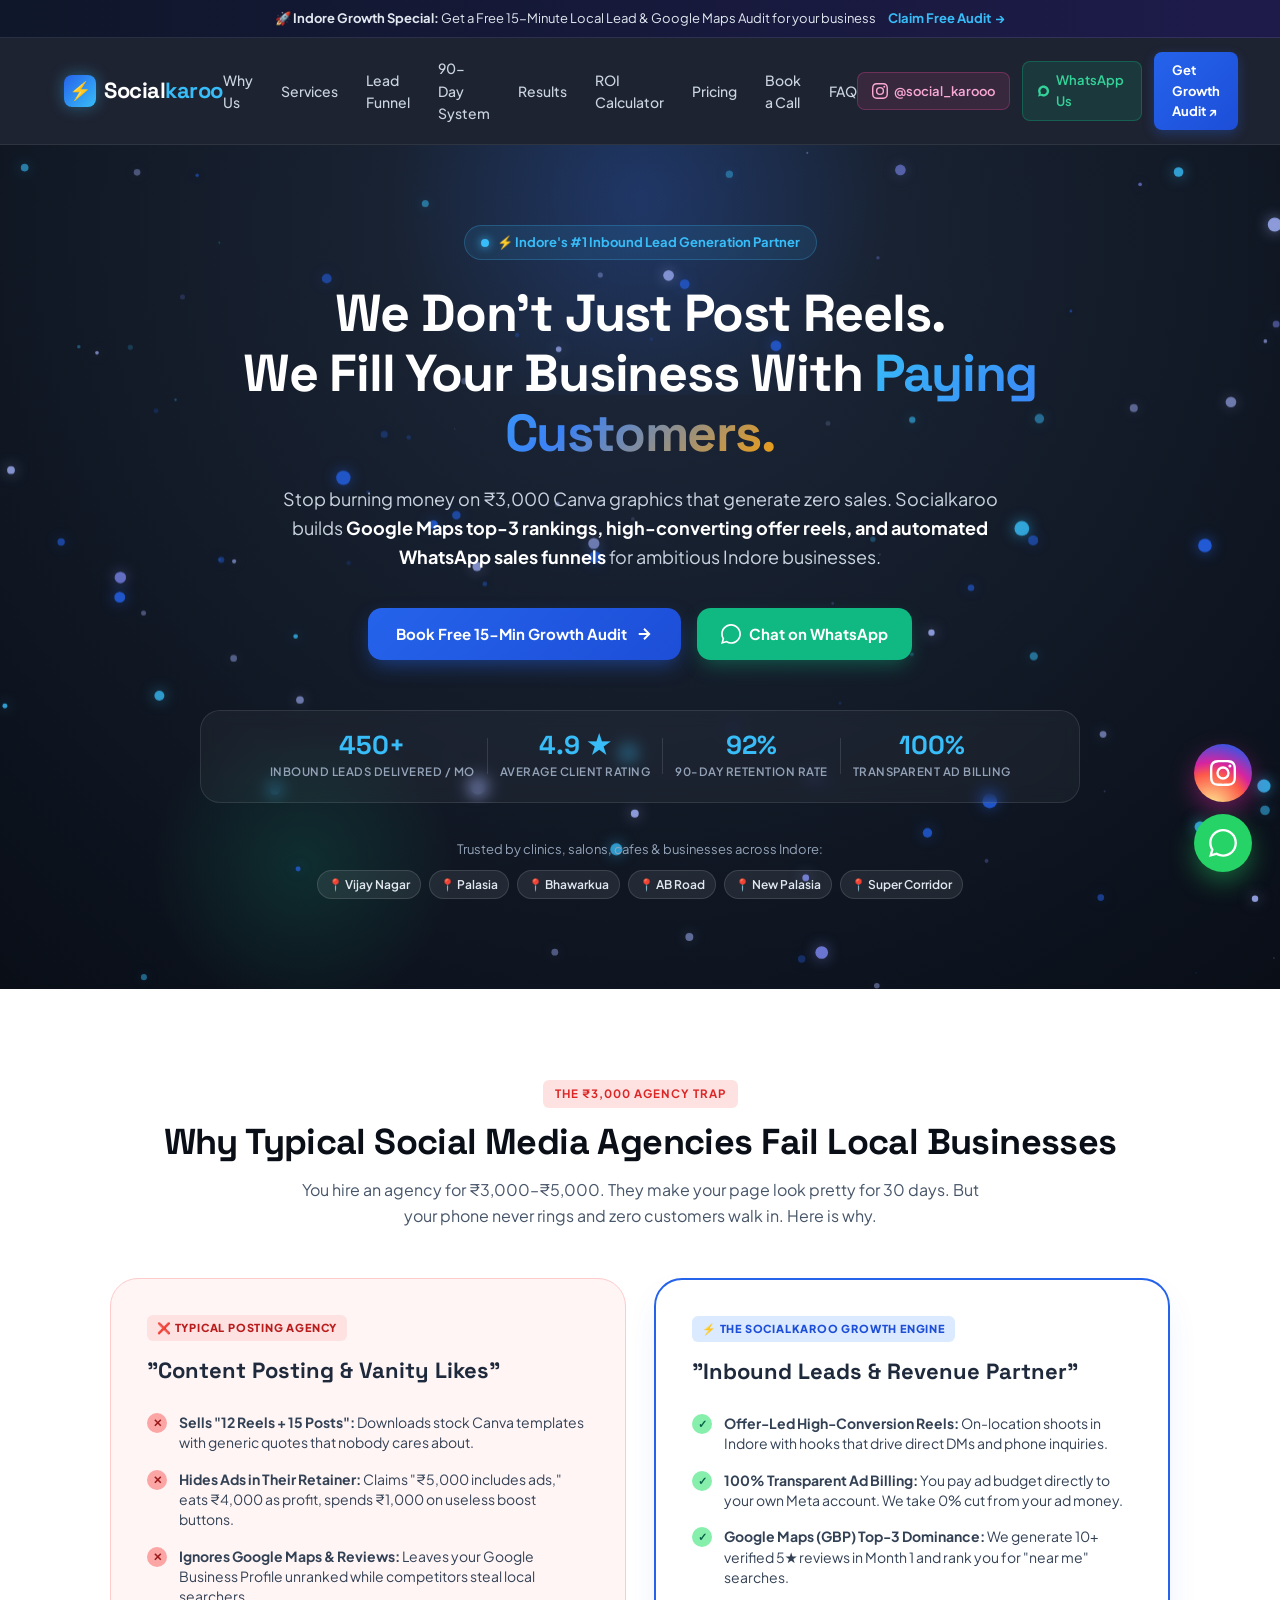
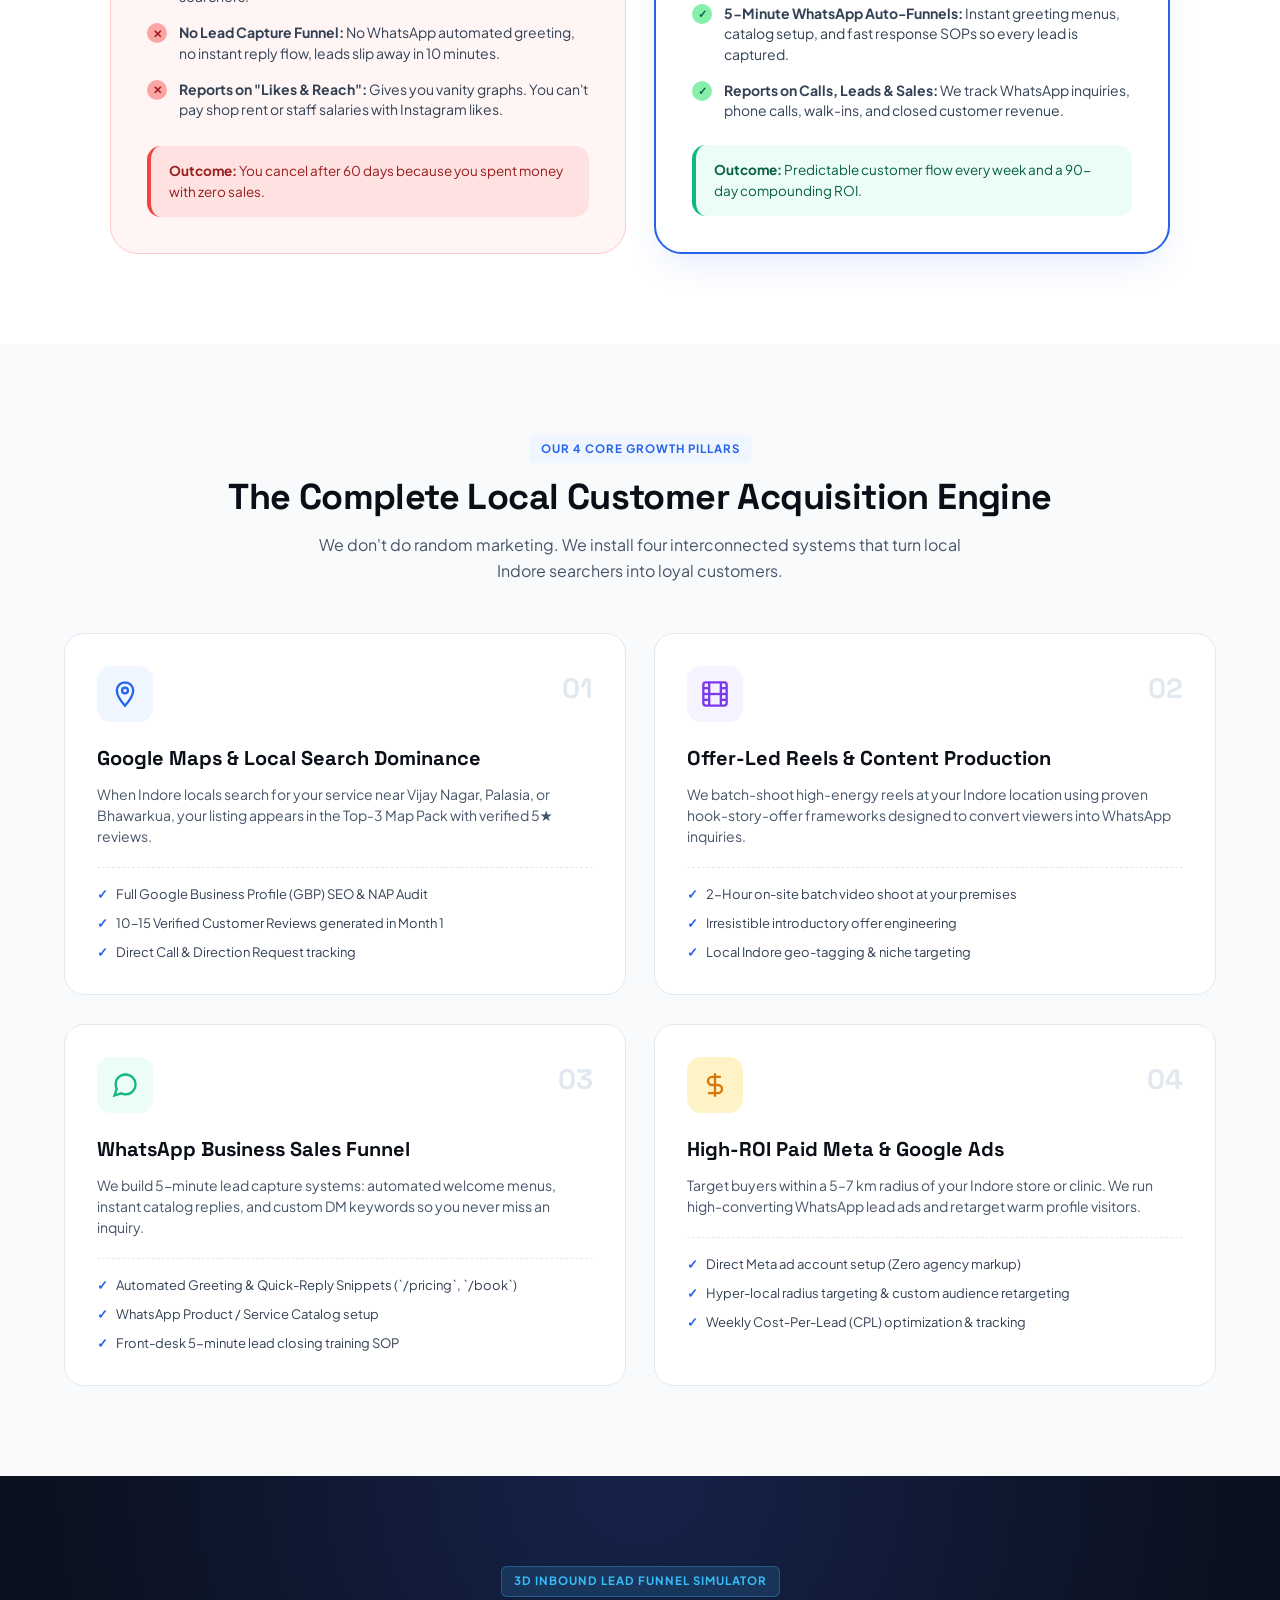
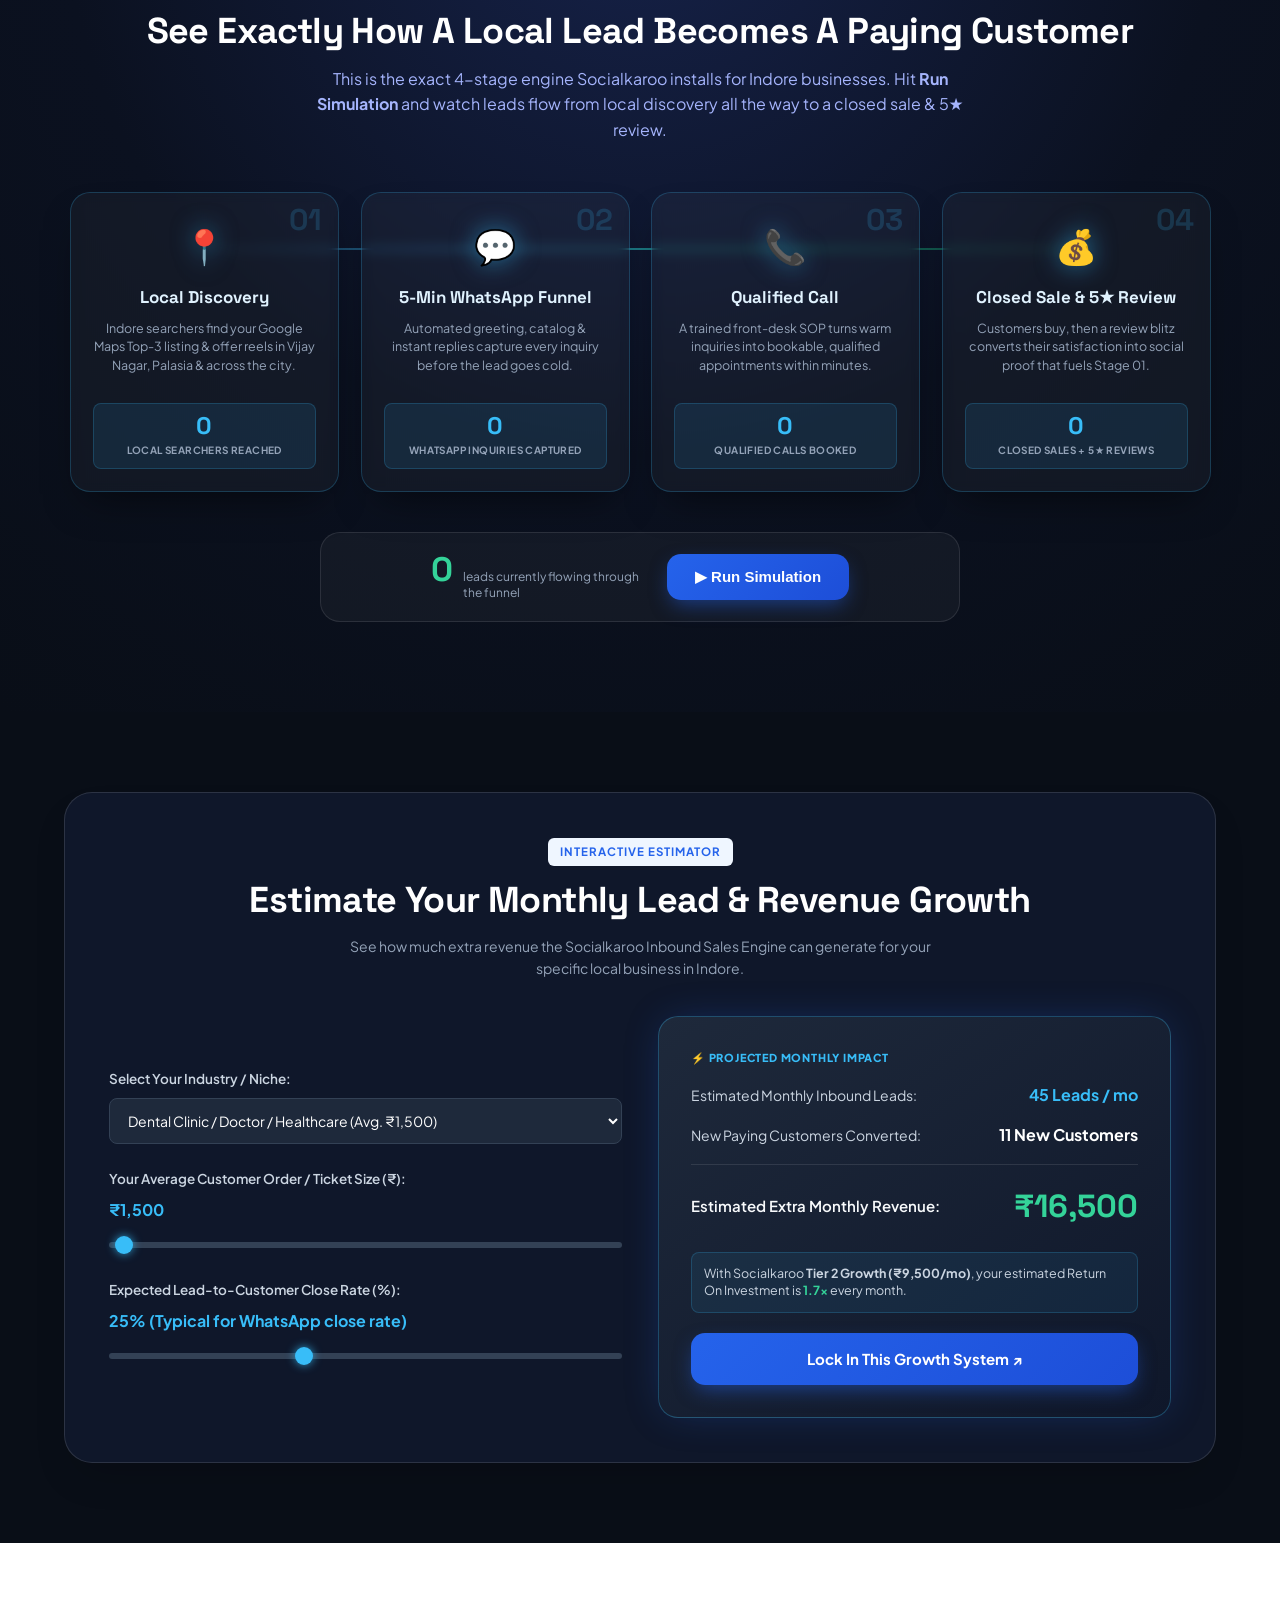
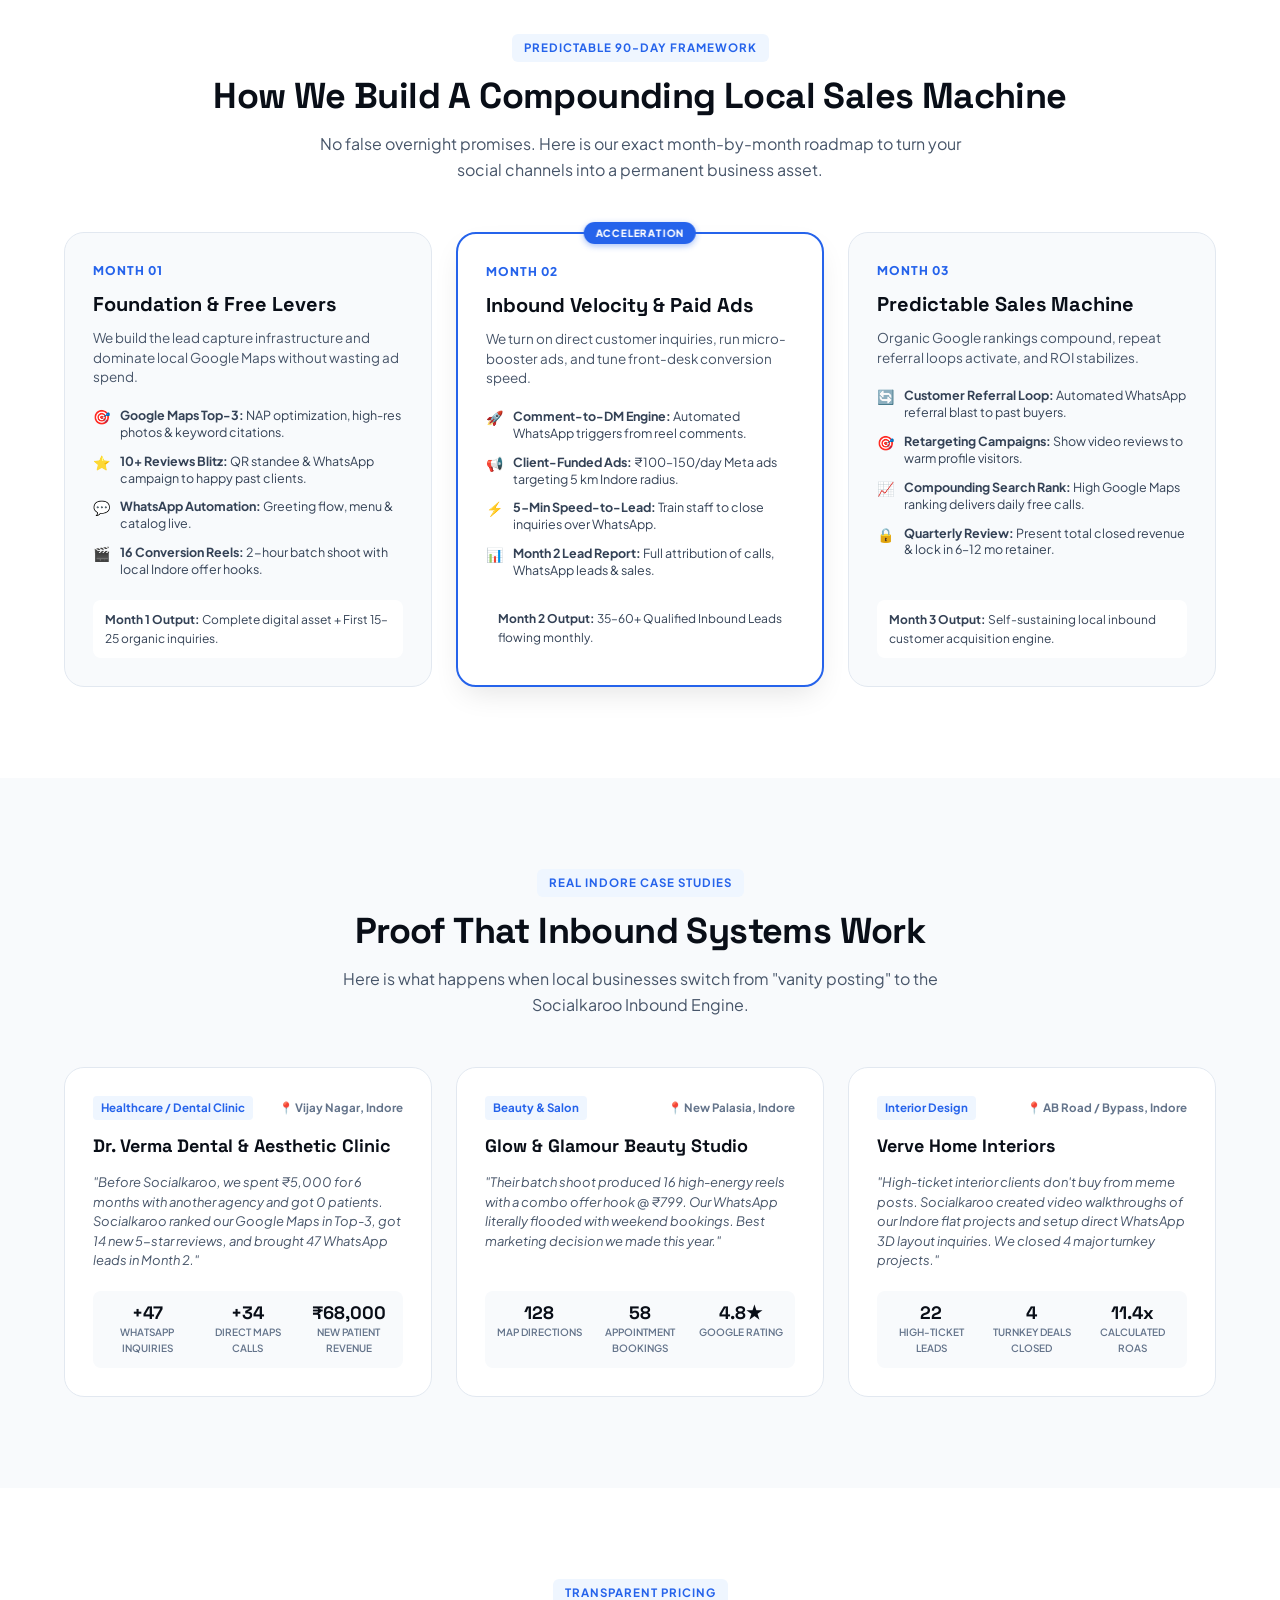
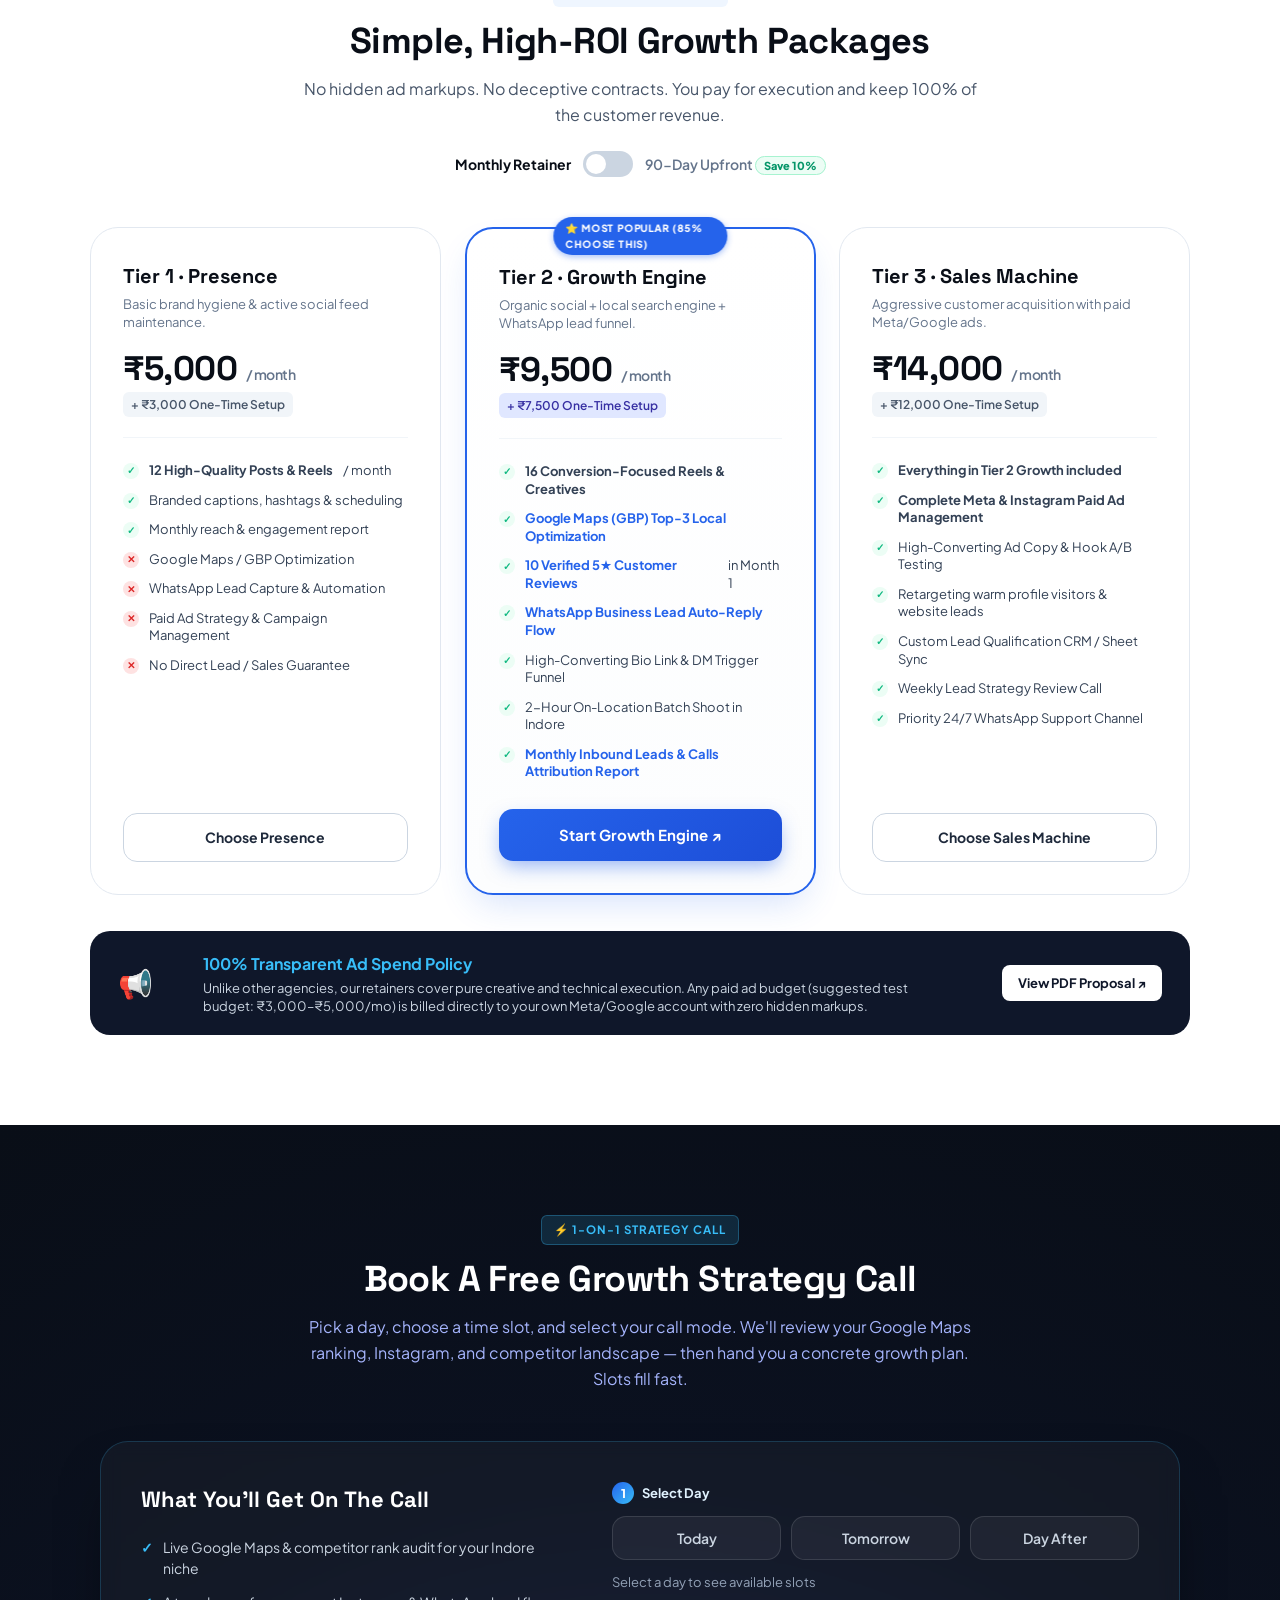
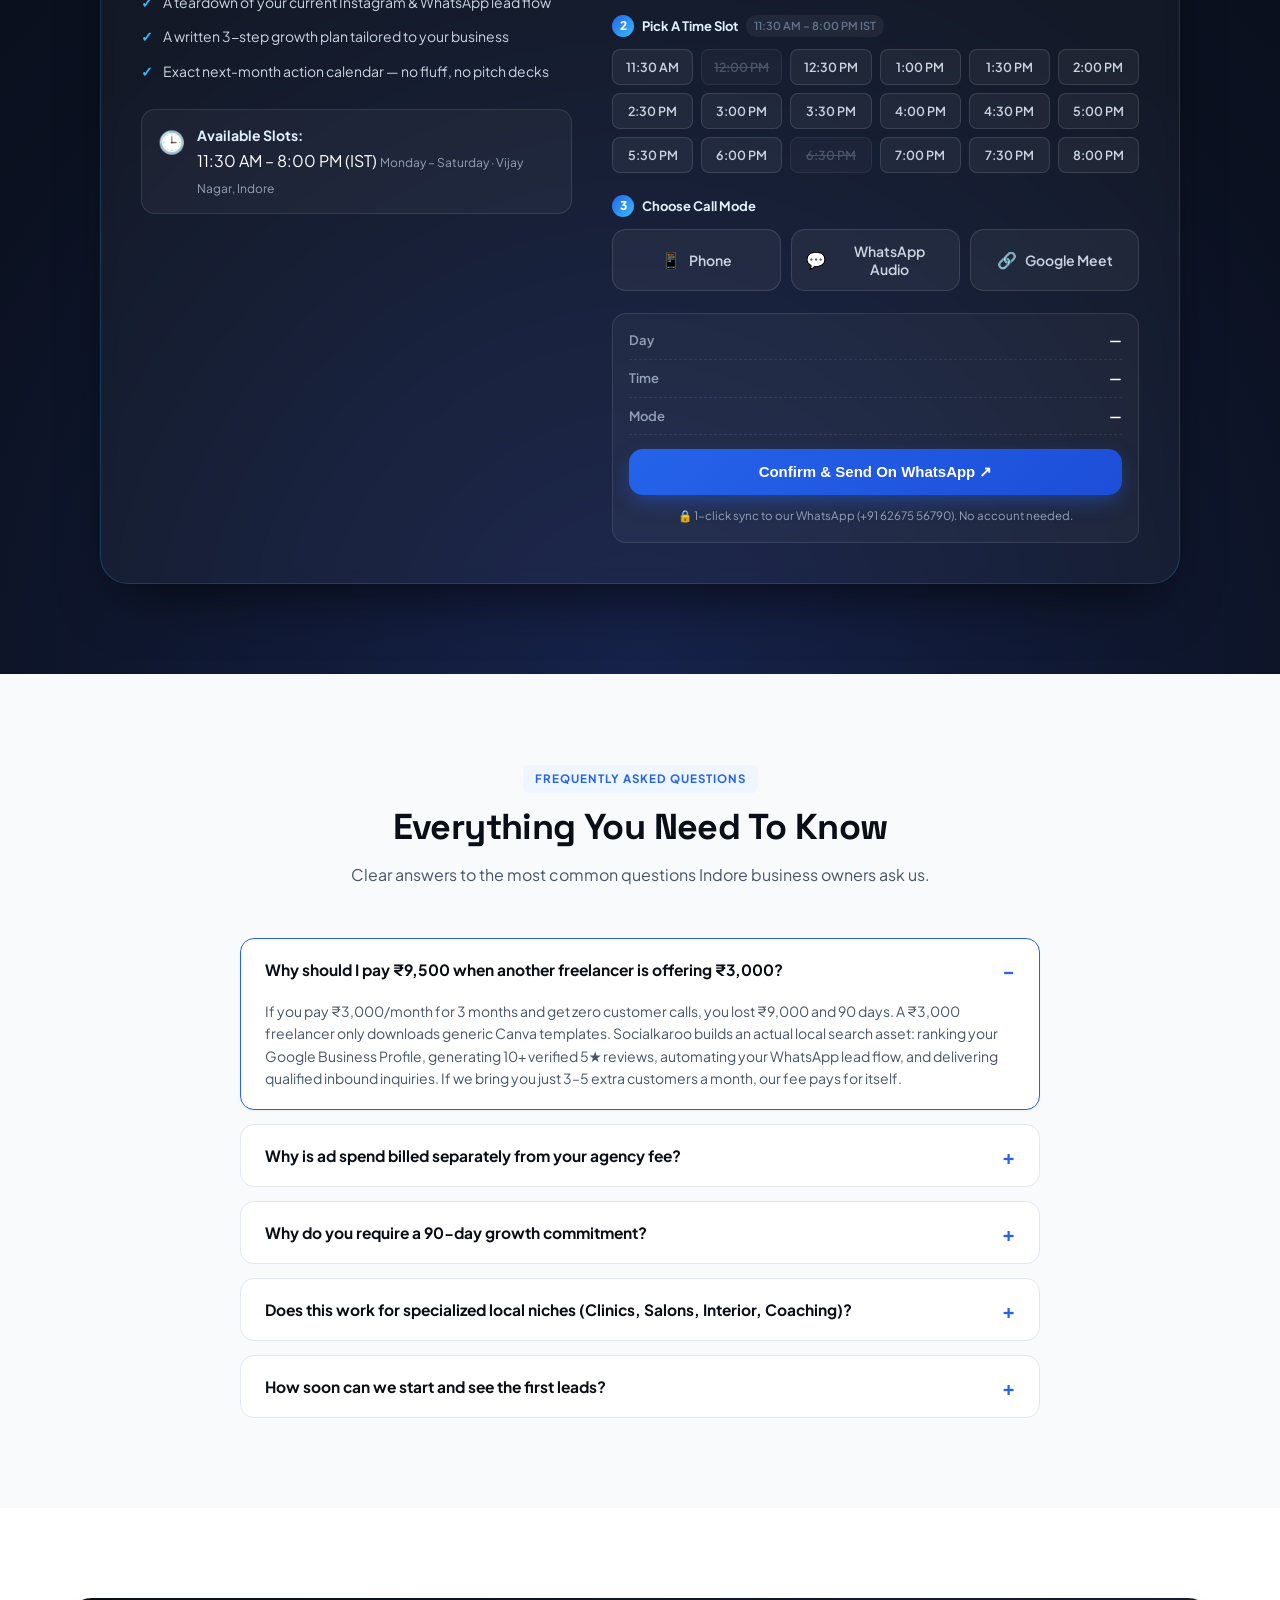
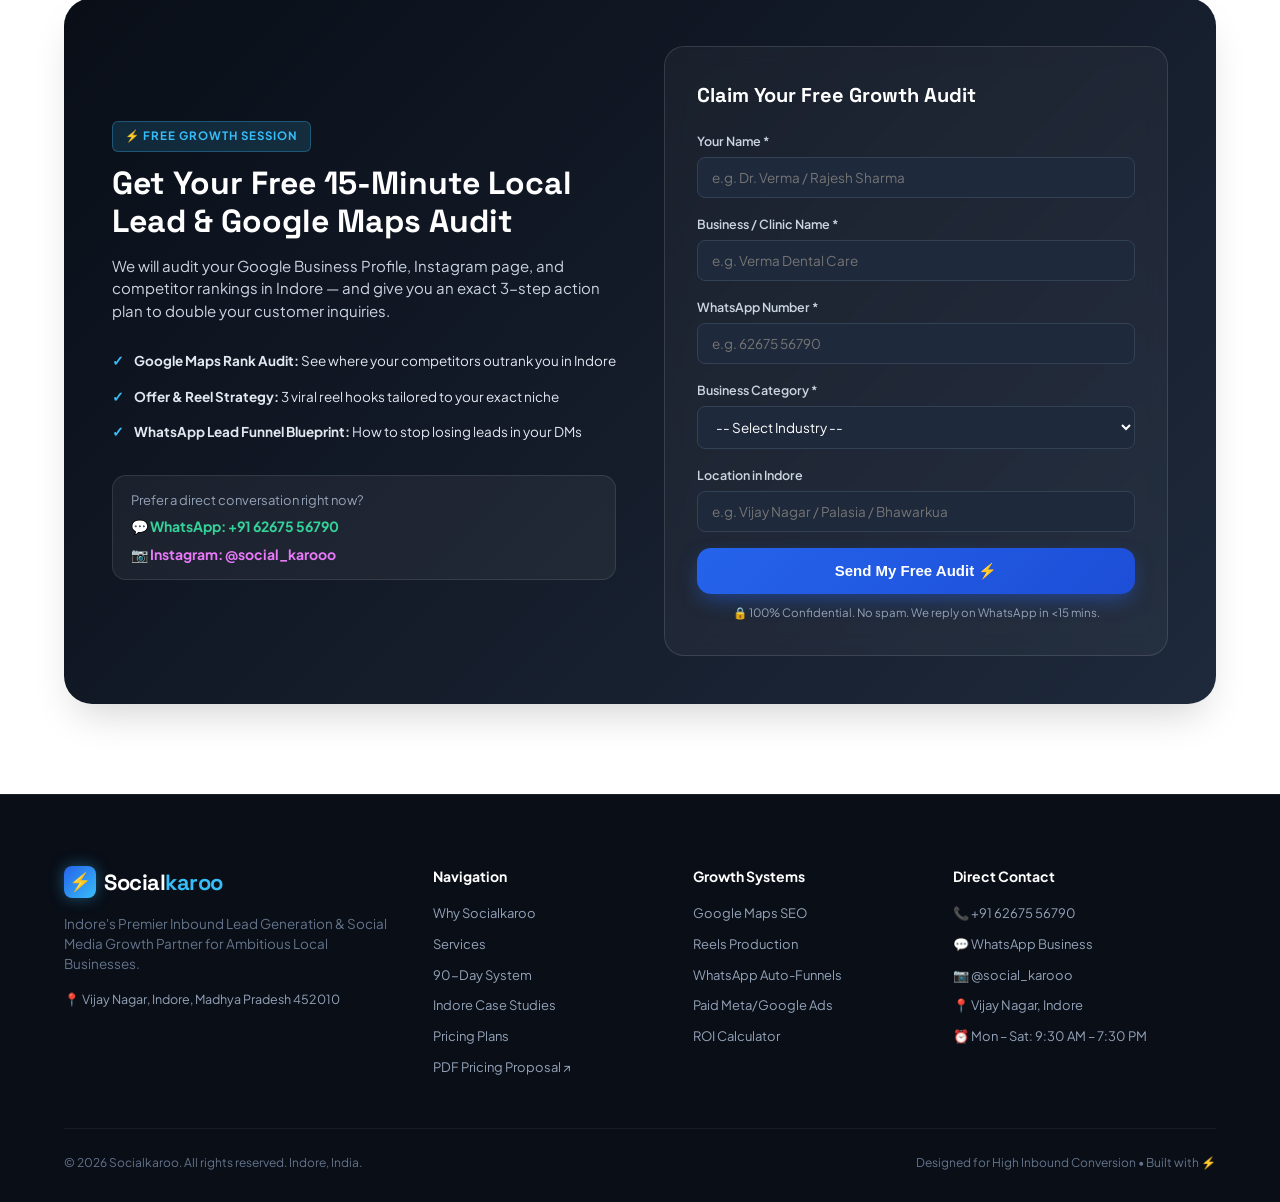
==== commit 043374b0: "Socialkaroo agency: booking engine, 3D engine, lead funnel, correct contact details - Fix WhatsApp n" ====
--- a/index.html
+++ b/index.html
@@ -43,16 +43,22 @@
       <nav class="nav-links" id="navLinks">
         <a href="#problem" class="nav-link">Why Us</a>
         <a href="#services" class="nav-link">Services</a>
+        <a href="#funnel" class="nav-link">Lead Funnel</a>
         <a href="#system" class="nav-link">90-Day System</a>
         <a href="#results" class="nav-link">Results</a>
         <a href="#calculator" class="nav-link">ROI Calculator</a>
         <a href="#pricing" class="nav-link">Pricing</a>
+        <a href="#book-call" class="nav-link">Book a Call</a>
         <a href="#faq" class="nav-link">FAQ</a>
         <a href="#audit-form" class="nav-cta-btn mobile-only">Book Free Audit</a>
       </nav>
 
       <div class="nav-actions">
-        <a href="https://wa.me/919876543210?text=Hi%20Socialkaroo!%20I%20want%20to%20grow%20my%20business%20in%20Indore" target="_blank" rel="noopener" class="wa-nav-btn">
+        <a href="https://www.instagram.com/social_karooo" target="_blank" rel="noopener" class="ig-nav-btn" title="Follow @social_karooo on Instagram">
+          <svg class="ig-icon" viewBox="0 0 24 24" width="16" height="16" fill="currentColor"><path d="M12 2.163c3.204 0 3.584.012 4.85.07 3.252.148 4.771 1.691 4.919 4.919.058 1.265.069 1.645.069 4.849 0 3.205-.012 3.584-.069 4.849-.149 3.225-1.664 4.771-4.919 4.919-1.266.058-1.644.07-4.85.07-3.204 0-3.584-.012-4.849-.07-3.26-.149-4.771-1.699-4.919-4.92-.058-1.265-.07-1.644-.07-4.849 0-3.204.013-3.583.07-4.849.149-3.227 1.664-4.771 4.919-4.919 1.266-.057 1.645-.069 4.849-.069zm0-2.163c-3.259 0-3.667.014-4.947.072-4.358.2-6.78 2.618-6.98 6.98-.059 1.281-.073 1.689-.073 4.948 0 3.259.014 3.668.072 4.948.2 4.358 2.618 6.78 6.98 6.98 1.281.058 1.689.072 4.948.072 3.259 0 3.668-.014 4.948-.072 4.354-.2 6.782-2.618 6.979-6.98.059-1.28.073-1.689.073-4.948 0-3.259-.014-3.667-.072-4.947-.196-4.354-2.617-6.78-6.979-6.98-1.281-.059-1.69-.073-4.949-.073zm0 5.838a6.162 6.162 0 1 0 0 12.324 6.162 6.162 0 0 0 0-12.324zm0 10.162a4 4 0 1 1 0-8 4 4 0 0 1 0 8zm6.406-11.845a1.44 1.44 0 1 0 0 2.881 1.44 1.44 0 0 0 0-2.881z"/></svg>
+          <span>@social_karooo</span>
+        </a>
+        <a href="https://wa.me/916267556790?text=Hi%20Socialkaroo!%20I%20want%20to%20grow%20my%20business%20in%20Indore" target="_blank" rel="noopener" class="wa-nav-btn">
           <svg class="wa-icon" viewBox="0 0 24 24" width="16" height="16" fill="currentColor"><path d="M12.031 6.172c-3.181 0-5.767 2.586-5.768 5.766-.001 1.298.38 2.27 1.019 3.287l-.711 2.598 2.669-.699c.969.54 1.772.82 2.79.82 3.182 0 5.768-2.587 5.769-5.766.001-3.182-2.585-5.766-5.769-5.766zm9.969 5.828c0 5.523-4.477 10-10 10-1.745 0-3.385-.45-4.819-1.238l-5.181 1.357 1.378-5.045c-.868-1.488-1.378-3.222-1.378-5.074 0-5.523 4.477-10 10-10s10 4.477 10 10z"/></svg>
           <span>WhatsApp Us</span>
         </a>
@@ -66,6 +72,7 @@
 
   <!-- Hero Section -->
   <section class="hero-section" id="hero">
+    <canvas id="particleCanvas" aria-hidden="true"></canvas>
     <div class="hero-glow-1"></div>
     <div class="hero-glow-2"></div>
     <div class="hero-container">
@@ -89,7 +96,7 @@
           <span>Book Free 15-Min Growth Audit</span>
           <svg width="18" height="18" viewBox="0 0 24 24" fill="none" stroke="currentColor" stroke-width="2.5"><path d="M5 12h14M12 5l7 7-7 7"/></svg>
         </a>
-        <a href="https://wa.me/919876543210?text=Hi%20Socialkaroo!%20I%20want%20to%20get%20more%20customer%20leads%20for%20my%20business%20in%20Indore" target="_blank" rel="noopener" class="btn-whatsapp">
+        <a href="https://wa.me/916267556790?text=Hi%20Socialkaroo!%20I%20want%20to%20get%20more%20customer%20leads%20for%20my%20business%20in%20Indore" target="_blank" rel="noopener" class="btn-whatsapp">
           <svg viewBox="0 0 24 24" width="20" height="20" fill="currentColor"><path d="M.057 24l1.687-6.163c-1.041-1.804-1.588-3.849-1.587-5.946.003-6.556 5.338-11.891 11.893-11.891 3.181.001 6.167 1.24 8.413 3.488 2.245 2.248 3.481 5.236 3.48 8.414-.003 6.557-5.338 11.892-11.893 11.892-1.99-.001-3.951-.5-5.688-1.448l-6.305 1.654zm6.597-3.807c1.676.995 3.276 1.591 5.392 1.592 5.448 0 9.886-4.434 9.889-9.885.002-5.462-4.415-9.89-9.881-9.892-5.452 0-9.887 4.434-9.889 9.884-.001 2.225.651 3.891 1.746 5.634l-.999 3.648 3.742-.981z"/></svg>
           <span>Chat on WhatsApp</span>
         </a>
@@ -280,6 +287,63 @@
     </div>
   </section>
 
+  <!-- 3D Inbound Lead Funnel Simulator -->
+  <section class="section funnel-section" id="funnel">
+    <div class="container">
+      <div class="section-header text-center">
+        <div class="section-tag">3D Inbound Lead Funnel Simulator</div>
+        <h2 class="section-heading">See Exactly How A Local Lead Becomes A Paying Customer</h2>
+        <p class="section-subtext">This is the exact 4-stage engine Socialkaroo installs for Indore businesses. Hit <strong>Run Simulation</strong> and watch leads flow from local discovery all the way to a closed sale &amp; 5★ review.</p>
+      </div>
+
+      <div class="funnel-stage-track" id="funnelTrack">
+        <div class="funnel-connector"></div>
+
+        <div class="funnel-stage" data-stage="1">
+          <div class="funnel-stage-num">01</div>
+          <div class="funnel-icon">📍</div>
+          <h3 class="funnel-stage-title">Local Discovery</h3>
+          <p class="funnel-stage-desc">Indore searchers find your Google Maps Top-3 listing &amp; offer reels in Vijay Nagar, Palasia &amp; across the city.</p>
+          <div class="funnel-metric"><span class="fm-num">0</span> <span class="fm-label">Local Searchers Reached</span></div>
+        </div>
+
+        <div class="funnel-stage" data-stage="2">
+          <div class="funnel-stage-num">02</div>
+          <div class="funnel-icon">💬</div>
+          <h3 class="funnel-stage-title">5-Min WhatsApp Funnel</h3>
+          <p class="funnel-stage-desc">Automated greeting, catalog &amp; instant replies capture every inquiry before the lead goes cold.</p>
+          <div class="funnel-metric"><span class="fm-num">0</span> <span class="fm-label">WhatsApp Inquiries Captured</span></div>
+        </div>
+
+        <div class="funnel-stage" data-stage="3">
+          <div class="funnel-stage-num">03</div>
+          <div class="funnel-icon">📞</div>
+          <h3 class="funnel-stage-title">Qualified Call</h3>
+          <p class="funnel-stage-desc">A trained front-desk SOP turns warm inquiries into bookable, qualified appointments within minutes.</p>
+          <div class="funnel-metric"><span class="fm-num">0</span> <span class="fm-label">Qualified Calls Booked</span></div>
+        </div>
+
+        <div class="funnel-stage" data-stage="4">
+          <div class="funnel-stage-num">04</div>
+          <div class="funnel-icon">💰</div>
+          <h3 class="funnel-stage-title">Closed Sale &amp; 5★ Review</h3>
+          <p class="funnel-stage-desc">Customers buy, then a review blitz converts their satisfaction into social proof that fuels Stage 01.</p>
+          <div class="funnel-metric"><span class="fm-num">0</span> <span class="fm-label">Closed Sales + 5★ Reviews</span></div>
+        </div>
+      </div>
+
+      <div class="funnel-controls">
+        <div class="funnel-lead-counter">
+          <span class="flc-big" id="funnelLeads">0</span>
+          <span class="flc-label">leads currently flowing through the funnel</span>
+        </div>
+        <button class="btn-primary funnel-run-btn" id="funnelRunBtn" onclick="runFunnelSimulation()">
+          <span id="funnelBtnText">▶ Run Simulation</span>
+        </button>
+      </div>
+    </div>
+  </section>
+
   <!-- Interactive ROI Calculator -->
   <section class="section calculator-section" id="calculator">
     <div class="container">
@@ -649,6 +713,87 @@
     </div>
   </section>
 
+  <!-- 1-on-1 Strategy Call Booking Engine -->
+  <section class="section bookcall-section" id="book-call">
+    <div class="container">
+      <div class="section-header text-center">
+        <div class="section-tag">⚡ 1-on-1 Strategy Call</div>
+        <h2 class="section-heading">Book A Free Growth Strategy Call</h2>
+        <p class="section-subtext">Pick a day, choose a time slot, and select your call mode. We'll review your Google Maps ranking, Instagram, and competitor landscape — then hand you a concrete growth plan. Slots fill fast.</p>
+      </div>
+
+      <div class="bookcall-card">
+        <div class="bookcall-left">
+          <h3 class="bookcall-title">What You'll Get On The Call</h3>
+          <ul class="bookcall-perks">
+            <li><span class="bp-check">✓</span> Live Google Maps &amp; competitor rank audit for your Indore niche</li>
+            <li><span class="bp-check">✓</span> A teardown of your current Instagram &amp; WhatsApp lead flow</li>
+            <li><span class="bp-check">✓</span> A written 3-step growth plan tailored to your business</li>
+            <li><span class="bp-check">✓</span> Exact next-month action calendar — no fluff, no pitch decks</li>
+          </ul>
+          <div class="bookcall-hours">
+            <div class="hours-icon">🕒</div>
+            <div>
+              <strong>Available Slots:</strong> 11:30 AM – 8:00 PM (IST)
+              <span>Monday – Saturday · Vijay Nagar, Indore</span>
+            </div>
+          </div>
+        </div>
+
+        <div class="bookcall-right">
+          <div class="bookcall-step-group">
+            <div class="bookcall-step-label"><span class="step-badge">1</span> Select Day</div>
+            <div class="day-selector" id="daySelector">
+              <button type="button" class="day-opt" data-offset="0" onclick="selectDay(this, 0)">Today</button>
+              <button type="button" class="day-opt" data-offset="1" onclick="selectDay(this, 1)">Tomorrow</button>
+              <button type="button" class="day-opt" data-offset="2" onclick="selectDay(this, 2)">Day After</button>
+            </div>
+            <div class="selected-date-line" id="selectedDateLine">Select a day to see available slots</div>
+          </div>
+
+          <div class="bookcall-step-group">
+            <div class="bookcall-step-label"><span class="step-badge">2</span> Pick A Time Slot <span class="slot-note">11:30 AM – 8:00 PM IST</span></div>
+            <div class="slot-grid" id="slotGrid"><!-- JS-generated slots --></div>
+          </div>
+
+          <div class="bookcall-step-group">
+            <div class="bookcall-step-label"><span class="step-badge">3</span> Choose Call Mode</div>
+            <div class="mode-selector" id="modeSelector">
+              <button type="button" class="mode-opt" data-mode="Phone" onclick="selectMode(this)">
+                <span class="mode-icon">📱</span><span>Phone</span>
+              </button>
+              <button type="button" class="mode-opt" data-mode="WhatsApp Audio" onclick="selectMode(this)">
+                <span class="mode-icon">💬</span><span>WhatsApp Audio</span>
+              </button>
+              <button type="button" class="mode-opt" data-mode="Google Meet" onclick="selectMode(this)">
+                <span class="mode-icon">🔗</span><span>Google Meet</span>
+              </button>
+            </div>
+          </div>
+
+          <div class="bookcall-summary">
+            <div class="bc-summary-line">
+              <span class="bc-key">Day</span>
+              <span class="bc-val" id="sumDay">—</span>
+            </div>
+            <div class="bc-summary-line">
+              <span class="bc-key">Time</span>
+              <span class="bc-val" id="sumTime">—</span>
+            </div>
+            <div class="bc-summary-line">
+              <span class="bc-key">Mode</span>
+              <span class="bc-val" id="sumMode">—</span>
+            </div>
+            <button class="btn-primary btn-block bookcall-submit" id="bookCallBtn" onclick="confirmBooking()">
+              <span>Confirm &amp; Send On WhatsApp ↗</span>
+            </button>
+            <p class="bookcall-privacy">🔒 1-click sync to our WhatsApp (+91 62675 56790). No account needed.</p>
+          </div>
+        </div>
+      </div>
+    </div>
+  </section>
+
   <!-- FAQ Section -->
   <section class="section faq-section" id="faq">
     <div class="container">
@@ -740,8 +885,11 @@
 
           <div class="direct-contact-box">
             <span>Prefer a direct conversation right now?</span>
-            <a href="https://wa.me/919876543210?text=Hi%20Socialkaroo!%20I%20want%20to%20schedule%20a%20call%20for%20my%20business%20in%20Indore" target="_blank" class="direct-wa-link">
-              💬 WhatsApp: +91 98765 43210
+            <a href="https://wa.me/916267556790?text=Hi%20Socialkaroo!%20I%20want%20to%20schedule%20a%20call%20for%20my%20business%20in%20Indore" target="_blank" class="direct-wa-link">
+              💬 WhatsApp: +91 62675 56790
+            </a>
+            <a href="https://www.instagram.com/social_karooo" target="_blank" rel="noopener" class="direct-ig-link">
+              📷 Instagram: @social_karooo
             </a>
           </div>
         </div>
@@ -762,7 +910,7 @@
 
             <div class="form-field">
               <label for="fPhone">WhatsApp Number *</label>
-              <input type="tel" id="fPhone" required placeholder="e.g. 98765 43210">
+              <input type="tel" id="fPhone" required placeholder="e.g. 62675 56790">
             </div>
 
             <div class="form-field">
@@ -795,7 +943,7 @@
             <div class="success-icon">🎉</div>
             <h3>Thank You! We Received Your Request.</h3>
             <p>Our Indore growth strategist is analyzing your Google profile and will message you on WhatsApp within 15 minutes.</p>
-            <a href="https://wa.me/919876543210?text=Hi%20Socialkaroo!%20I%20just%20submitted%20the%20audit%20form" class="btn-whatsapp btn-block" style="margin-top:16px;">Open WhatsApp Directly ↗</a>
+            <a href="https://wa.me/916267556790?text=Hi%20Socialkaroo!%20I%20just%20submitted%20the%20audit%20form" class="btn-whatsapp btn-block" style="margin-top:16px;">Open WhatsApp Directly ↗</a>
           </div>
         </div>
       </div>
@@ -841,9 +989,10 @@
         <div class="footer-links-col">
           <h4>Direct Contact</h4>
           <ul>
-            <li>📞 <a href="tel:+919876543210">+91 98765 43210</a></li>
-            <li>💬 <a href="https://wa.me/919876543210" target="_blank">WhatsApp Business</a></li>
-            <li>✉️ <a href="mailto:contact@socialkaroo.com">contact@socialkaroo.com</a></li>
+            <li>📞 <a href="tel:+916267556790">+91 62675 56790</a></li>
+            <li>💬 <a href="https://wa.me/916267556790" target="_blank">WhatsApp Business</a></li>
+            <li>📷 <a href="https://www.instagram.com/social_karooo" target="_blank" rel="noopener">@social_karooo</a></li>
+            <li>📍 Vijay Nagar, Indore</li>
             <li>⏰ Mon – Sat: 9:30 AM – 7:30 PM</li>
           </ul>
         </div>
@@ -856,8 +1005,16 @@
     </div>
   </footer>
 
+  <!-- Floating Instagram Action Button -->
+  <a href="https://www.instagram.com/social_karooo" target="_blank" rel="noopener" class="floating-ig" title="Follow @social_karooo">
+    <div class="ig-tooltip">📷 Follow @social_karooo</div>
+    <div class="ig-bubble">
+      <svg viewBox="0 0 24 24" width="26" height="26" fill="white"><path d="M12 2.163c3.204 0 3.584.012 4.85.07 3.252.148 4.771 1.691 4.919 4.919.058 1.265.069 1.645.069 4.849 0 3.205-.012 3.584-.069 4.849-.149 3.225-1.664 4.771-4.919 4.919-1.266.058-1.644.07-4.85.07-3.204 0-3.584-.012-4.849-.07-3.26-.149-4.771-1.699-4.919-4.92-.058-1.265-.07-1.644-.07-4.849 0-3.204.013-3.583.07-4.849.149-3.227 1.664-4.771 4.919-4.919 1.266-.057 1.645-.069 4.849-.069zm0-2.163c-3.259 0-3.667.014-4.947.072-4.358.2-6.78 2.618-6.98 6.98-.059 1.281-.073 1.689-.073 4.948 0 3.259.014 3.668.072 4.948.2 4.358 2.618 6.78 6.98 6.98 1.281.058 1.689.072 4.948.072 3.259 0 3.668-.014 4.948-.072 4.354-.2 6.782-2.618 6.979-6.98.059-1.28.073-1.689.073-4.948 0-3.259-.014-3.667-.072-4.947-.196-4.354-2.617-6.78-6.979-6.98-1.281-.059-1.69-.073-4.949-.073zm0 5.838a6.162 6.162 0 1 0 0 12.324 6.162 6.162 0 0 0 0-12.324zm0 10.162a4 4 0 1 1 0-8 4 4 0 0 1 0 8zm6.406-11.845a1.44 1.44 0 1 0 0 2.881 1.44 1.44 0 0 0 0-2.881z"/></svg>
+    </div>
+  </a>
+
   <!-- Floating WhatsApp Action Button -->
-  <a href="https://wa.me/919876543210?text=Hi%20Socialkaroo!%20I%20want%20to%20know%20how%20you%20can%20grow%20my%20business%20in%20Indore" target="_blank" rel="noopener" class="floating-wa" title="Chat on WhatsApp">
+  <a href="https://wa.me/916267556790?text=Hi%20Socialkaroo!%20I%20want%20to%20know%20how%20you%20can%20grow%20my%20business%20in%20Indore" target="_blank" rel="noopener" class="floating-wa" title="Chat on WhatsApp">
     <div class="wa-tooltip">💬 Get More Leads! Chat with us</div>
     <div class="wa-bubble">
       <svg viewBox="0 0 24 24" width="28" height="28" fill="white"><path d="M.057 24l1.687-6.163c-1.041-1.804-1.588-3.849-1.587-5.946.003-6.556 5.338-11.891 11.893-11.891 3.181.001 6.167 1.24 8.413 3.488 2.245 2.248 3.481 5.236 3.48 8.414-.003 6.557-5.338 11.892-11.893 11.892-1.99-.001-3.951-.5-5.688-1.448l-6.305 1.654zm6.597-3.807c1.676.995 3.276 1.591 5.392 1.592 5.448 0 9.886-4.434 9.889-9.885.002-5.462-4.415-9.89-9.881-9.892-5.452 0-9.887 4.434-9.889 9.884-.001 2.225.651 3.891 1.746 5.634l-.999 3.648 3.742-.981z"/></svg>
--- a/style.css
+++ b/style.css
@@ -1537,6 +1537,474 @@
   transform: translateX(0);
 }
 
+/* ==========================================================================
+   3D Animated Engine — Depth Particle Canvas
+   ========================================================================== */
+#particleCanvas {
+  position: absolute;
+  top: 0;
+  left: 0;
+  width: 100%;
+  height: 100%;
+  z-index: 1;
+  pointer-events: none;
+}
+.hero-container {
+  position: relative;
+  z-index: 2;
+}
+
+/* Instagram nav button */
+.ig-nav-btn {
+  display: inline-flex;
+  align-items: center;
+  gap: 6px;
+  background: rgba(236, 72, 153, 0.12);
+  color: #f9a8d4;
+  border: 1px solid rgba(236, 72, 153, 0.3);
+  padding: 8px 14px;
+  border-radius: var(--radius-sm);
+  font-size: 13px;
+  font-weight: 600;
+  transition: all 0.25s ease;
+}
+.ig-nav-btn:hover {
+  background: rgba(236, 72, 153, 0.22);
+  color: #fbcfe8;
+}
+
+/* Direct contact Instagram link */
+.direct-ig-link {
+  display: block;
+  color: #e879f9;
+  font-weight: 700;
+  margin-top: 6px;
+  font-size: 14px;
+}
+.direct-ig-link:hover { text-decoration: underline; }
+
+/* Floating Instagram button */
+.floating-ig {
+  position: fixed;
+  bottom: 98px;
+  right: 28px;
+  z-index: 999;
+  display: flex;
+  align-items: center;
+  gap: 10px;
+}
+.ig-bubble {
+  width: 58px;
+  height: 58px;
+  background: radial-gradient(circle at 30% 110%, #fdf497 0%, #fd5949 45%, #d6249f 60%, #285AEB 90%);
+  border-radius: 50%;
+  display: flex;
+  align-items: center;
+  justify-content: center;
+  box-shadow: 0 10px 25px rgba(214, 36, 159, 0.45);
+  transition: transform 0.25s ease;
+}
+.floating-ig:hover .ig-bubble { transform: scale(1.1); }
+.ig-tooltip {
+  background: var(--dark-surface);
+  color: white;
+  padding: 8px 14px;
+  border-radius: var(--radius-sm);
+  font-size: 12px;
+  font-weight: 600;
+  box-shadow: var(--shadow-md);
+  border: 1px solid rgba(255, 255, 255, 0.1);
+  white-space: nowrap;
+  opacity: 0;
+  transform: translateX(10px);
+  transition: all 0.3s ease;
+  pointer-events: none;
+}
+.floating-ig:hover .ig-tooltip {
+  opacity: 1;
+  transform: translateX(0);
+}
+
+/* 3D tilt physics base */
+.service-card, .case-card, .price-box, .timeline-card, .funnel-stage {
+  transition: transform 0.18s ease, box-shadow 0.25s ease, border-color 0.25s ease;
+  will-change: transform;
+  transform-style: preserve-3d;
+  backface-visibility: hidden;
+}
+
+/* ==========================================================================
+   3D Inbound Lead Funnel Simulator
+   ========================================================================== */
+.funnel-section {
+  background: radial-gradient(circle at 50% 0%, #16224a 0%, #0b1120 55%, #090e17 100%);
+  color: #fff;
+  overflow: hidden;
+}
+.funnel-section .section-heading,
+.bookcall-section .section-heading { color: #fff; }
+.funnel-section .section-subtext,
+.bookcall-section .section-subtext { color: #a5b4fc; }
+.funnel-section .section-tag,
+.bookcall-section .section-tag {
+  background: rgba(56, 189, 248, 0.15);
+  color: #38bdf8;
+  border: 1px solid rgba(56, 189, 248, 0.3);
+}
+
+.funnel-stage-track {
+  position: relative;
+  display: grid;
+  grid-template-columns: repeat(4, 1fr);
+  gap: 22px;
+  max-width: 1140px;
+  margin: 0 auto 40px;
+}
+.funnel-connector {
+  position: absolute;
+  top: 56px;
+  left: 12%;
+  right: 12%;
+  height: 2px;
+  background: linear-gradient(90deg, rgba(56,189,248,0.1), rgba(56,189,248,0.6), rgba(16,185,129,0.6), rgba(52,211,153,0.2));
+  z-index: 0;
+  border-radius: 2px;
+}
+.funnel-stage {
+  position: relative;
+  background: rgba(255, 255, 255, 0.035);
+  border: 1px solid rgba(56, 189, 248, 0.22);
+  border-radius: var(--radius-lg);
+  padding: 26px 22px 22px;
+  text-align: center;
+  backdrop-filter: blur(6px);
+  z-index: 1;
+  min-height: 300px;
+  display: flex;
+  flex-direction: column;
+  box-shadow: 0 20px 40px -18px rgba(0, 0, 0, 0.6);
+}
+.funnel-stage.stage-lit {
+  border-color: #38bdf8;
+  box-shadow: 0 0 0 1px rgba(56,189,248,0.4), 0 0 36px -6px rgba(56,189,248,0.55);
+}
+.funnel-stage.stage-done {
+  border-color: rgba(52, 211, 153, 0.7);
+  box-shadow: 0 0 30px -6px rgba(52,211,153,0.45);
+}
+.funnel-stage-num {
+  position: absolute;
+  top: 12px;
+  right: 16px;
+  font-family: var(--font-heading);
+  font-size: 30px;
+  font-weight: 800;
+  color: rgba(56, 189, 248, 0.18);
+  line-height: 1;
+}
+.funnel-icon {
+  font-size: 34px;
+  margin-bottom: 14px;
+  filter: drop-shadow(0 0 12px rgba(56,189,248,0.5));
+}
+.funnel-stage-title {
+  font-family: var(--font-heading);
+  font-size: 17px;
+  font-weight: 700;
+  color: #e0f2fe;
+  margin-bottom: 10px;
+  line-height: 1.25;
+}
+.funnel-stage-desc {
+  font-size: 12.5px;
+  color: #94a3b8;
+  line-height: 1.5;
+  flex-grow: 1;
+  margin-bottom: 16px;
+}
+.funnel-metric {
+  background: rgba(56, 189, 248, 0.1);
+  border: 1px solid rgba(56, 189, 248, 0.2);
+  border-radius: var(--radius-sm);
+  padding: 10px 8px;
+  display: flex;
+  flex-direction: column;
+}
+.fm-num {
+  font-family: var(--font-heading);
+  font-size: 24px;
+  font-weight: 800;
+  color: #38bdf8;
+  line-height: 1;
+}
+.stage-done .fm-num { color: #34d399; }
+.fm-label {
+  font-size: 10px;
+  font-weight: 700;
+  color: #94a3b8;
+  text-transform: uppercase;
+  letter-spacing: 0.4px;
+  margin-top: 4px;
+}
+
+.funnel-controls {
+  max-width: 640px;
+  margin: 0 auto;
+  display: flex;
+  align-items: center;
+  justify-content: center;
+  gap: 24px;
+  background: rgba(255, 255, 255, 0.04);
+  border: 1px solid rgba(255, 255, 255, 0.1);
+  border-radius: var(--radius-lg);
+  padding: 20px 28px;
+  flex-wrap: wrap;
+}
+.funnel-lead-counter {
+  display: flex;
+  align-items: baseline;
+  gap: 10px;
+}
+.flc-big {
+  font-family: var(--font-heading);
+  font-size: 34px;
+  font-weight: 800;
+  color: #34d399;
+  line-height: 1;
+}
+.flc-label {
+  font-size: 12px;
+  color: #94a3b8;
+  max-width: 180px;
+  line-height: 1.3;
+}
+.funnel-run-btn { white-space: nowrap; }
+
+/* ==========================================================================
+   1-on-1 Strategy Call Booking Engine (#book-call)
+   ========================================================================== */
+.bookcall-section {
+  background: radial-gradient(circle at 50% 100%, #16224a 0%, #0b1120 60%, #090e17 100%);
+  color: #fff;
+}
+.bookcall-card {
+  max-width: 1080px;
+  margin: 0 auto;
+  display: grid;
+  grid-template-columns: 0.9fr 1.1fr;
+  gap: 40px;
+  background: rgba(255, 255, 255, 0.035);
+  border: 1px solid rgba(56, 189, 248, 0.2);
+  border-radius: var(--radius-xl);
+  padding: 40px;
+  box-shadow: 0 30px 60px -24px rgba(0, 0, 0, 0.7);
+  backdrop-filter: blur(8px);
+}
+.bookcall-title {
+  font-family: var(--font-heading);
+  font-size: 22px;
+  font-weight: 700;
+  color: #fff;
+  margin-bottom: 20px;
+}
+.bookcall-perks {
+  list-style: none;
+  display: flex;
+  flex-direction: column;
+  gap: 14px;
+  margin-bottom: 28px;
+}
+.bookcall-perks li {
+  display: flex;
+  gap: 10px;
+  font-size: 14px;
+  color: #cbd5e1;
+  line-height: 1.45;
+}
+.bp-check {
+  color: #38bdf8;
+  font-weight: 800;
+  flex-shrink: 0;
+}
+.bookcall-hours {
+  display: flex;
+  gap: 12px;
+  align-items: flex-start;
+  background: rgba(255, 255, 255, 0.04);
+  border: 1px solid rgba(255, 255, 255, 0.1);
+  padding: 14px 16px;
+  border-radius: var(--radius-md);
+}
+.hours-icon { font-size: 22px; }
+.bookcall-hours strong {
+  display: block;
+  color: #e0f2fe;
+  font-size: 14px;
+  margin-bottom: 2px;
+}
+.bookcall-hours span { font-size: 12px; color: #94a3b8; }
+
+.bookcall-right {
+  display: flex;
+  flex-direction: column;
+  gap: 22px;
+}
+.bookcall-step-group { display: flex; flex-direction: column; gap: 12px; }
+.bookcall-step-label {
+  display: flex;
+  align-items: center;
+  gap: 8px;
+  font-size: 13px;
+  font-weight: 700;
+  color: #e0f2fe;
+}
+.bookcall-step-label .step-badge {
+  width: 22px;
+  height: 22px;
+  border-radius: 50%;
+  background: linear-gradient(135deg, #2563eb, #38bdf8);
+  color: #fff;
+  font-size: 12px;
+  font-weight: 800;
+  display: inline-flex;
+  align-items: center;
+  justify-content: center;
+}
+.slot-note {
+  font-size: 11px;
+  font-weight: 600;
+  color: #64748b;
+  background: rgba(255,255,255,0.05);
+  padding: 2px 8px;
+  border-radius: 10px;
+}
+
+.day-selector, .mode-selector {
+  display: flex;
+  flex-wrap: wrap;
+  gap: 10px;
+}
+.day-opt {
+  flex: 1;
+  min-width: 110px;
+  background: rgba(255, 255, 255, 0.05);
+  color: #cbd5e1;
+  border: 1px solid rgba(255, 255, 255, 0.12);
+  padding: 12px 14px;
+  border-radius: var(--radius-md);
+  font-family: var(--font-main);
+  font-size: 14px;
+  font-weight: 600;
+  cursor: pointer;
+  transition: all 0.2s ease;
+}
+.day-opt:hover { border-color: #38bdf8; color: #fff; }
+.day-opt.active {
+  background: linear-gradient(135deg, #2563eb, #1d4ed8);
+  border-color: #38bdf8;
+  color: #fff;
+  box-shadow: 0 0 18px rgba(56,189,248,0.4);
+}
+
+.selected-date-line {
+  font-size: 13px;
+  color: #94a3b8;
+}
+.date-ok {
+  color: #34d399;
+  font-weight: 800;
+  margin-right: 4px;
+}
+
+.slot-grid {
+  display: grid;
+  grid-template-columns: repeat(6, 1fr);
+  gap: 8px;
+}
+.slot-opt {
+  background: rgba(255, 255, 255, 0.05);
+  color: #cbd5e1;
+  border: 1px solid rgba(255, 255, 255, 0.12);
+  padding: 9px 4px;
+  border-radius: var(--radius-sm);
+  font-family: var(--font-main);
+  font-size: 12.5px;
+  font-weight: 600;
+  cursor: pointer;
+  transition: all 0.2s ease;
+}
+.slot-opt:hover:not(:disabled) {
+  border-color: #38bdf8;
+  color: #fff;
+  box-shadow: 0 0 12px rgba(56,189,248,0.3);
+}
+.slot-opt.active {
+  background: linear-gradient(135deg, #2563eb, #1d4ed8);
+  border-color: #38bdf8;
+  color: #fff;
+}
+.slot-opt.slot-booked {
+  background: rgba(255, 255, 255, 0.03);
+  color: #475569;
+  border-color: rgba(255, 255, 255, 0.06);
+  cursor: not-allowed;
+  text-decoration: line-through;
+}
+
+.mode-opt {
+  flex: 1;
+  min-width: 130px;
+  display: flex;
+  align-items: center;
+  justify-content: center;
+  gap: 8px;
+  background: rgba(255, 255, 255, 0.05);
+  color: #cbd5e1;
+  border: 1px solid rgba(255, 255, 255, 0.12);
+  padding: 12px 14px;
+  border-radius: var(--radius-md);
+  font-family: var(--font-main);
+  font-size: 14px;
+  font-weight: 600;
+  cursor: pointer;
+  transition: all 0.2s ease;
+}
+.mode-opt:hover { border-color: #38bdf8; color: #fff; }
+.mode-opt.active {
+  background: linear-gradient(135deg, #2563eb, #1d4ed8);
+  border-color: #38bdf8;
+  color: #fff;
+  box-shadow: 0 0 18px rgba(56,189,248,0.4);
+}
+.mode-icon { font-size: 16px; }
+
+.bookcall-summary {
+  background: rgba(255, 255, 255, 0.04);
+  border: 1px solid rgba(255, 255, 255, 0.1);
+  border-radius: var(--radius-md);
+  padding: 16px;
+  display: flex;
+  flex-direction: column;
+  gap: 8px;
+}
+.bc-summary-line {
+  display: flex;
+  justify-content: space-between;
+  align-items: center;
+  font-size: 13px;
+  padding-bottom: 8px;
+  border-bottom: 1px dashed rgba(255, 255, 255, 0.08);
+}
+.bc-key { color: #94a3b8; font-weight: 600; }
+.bc-val { color: #fff; font-weight: 700; text-align: right; }
+.bookcall-submit { margin-top: 6px; }
+.bookcall-privacy {
+  font-size: 11.5px;
+  color: #94a3b8;
+  text-align: center;
+  margin-top: 4px;
+}
+
 /* Responsive Adjustments */
 @media (max-width: 1024px) {
   .hero-title { font-size: 40px; }
@@ -1545,6 +2013,11 @@
   .footer-grid { grid-template-columns: 1fr 1fr; }
   .hero-stats-strip { grid-template-columns: repeat(2, 1fr); gap: 16px; }
   .stat-divider { display: none; }
+  .funnel-stage-track { grid-template-columns: repeat(2, 1fr); }
+  .funnel-connector { display: none; }
+  .bookcall-card { grid-template-columns: 1fr; }
+  .slot-grid { grid-template-columns: repeat(4, 1fr); }
+  .ig-nav-btn span { display: none; }
 }
 
 @media (max-width: 768px) {
@@ -1574,5 +2047,10 @@
   .footer-grid { grid-template-columns: 1fr; }
   .footer-bottom { flex-direction: column; gap: 8px; text-align: center; }
   .floating-wa { bottom: 18px; right: 18px; }
-  .wa-tooltip { display: none; }
-}
+  .floating-ig { bottom: 86px; right: 18px; }
+  .wa-tooltip, .ig-tooltip { display: none; }
+  .funnel-stage-track { grid-template-columns: 1fr; }
+  .funnel-stage { min-height: 0; }
+  .slot-grid { grid-template-columns: repeat(3, 1fr); }
+  .bookcall-card { padding: 24px; }
+}
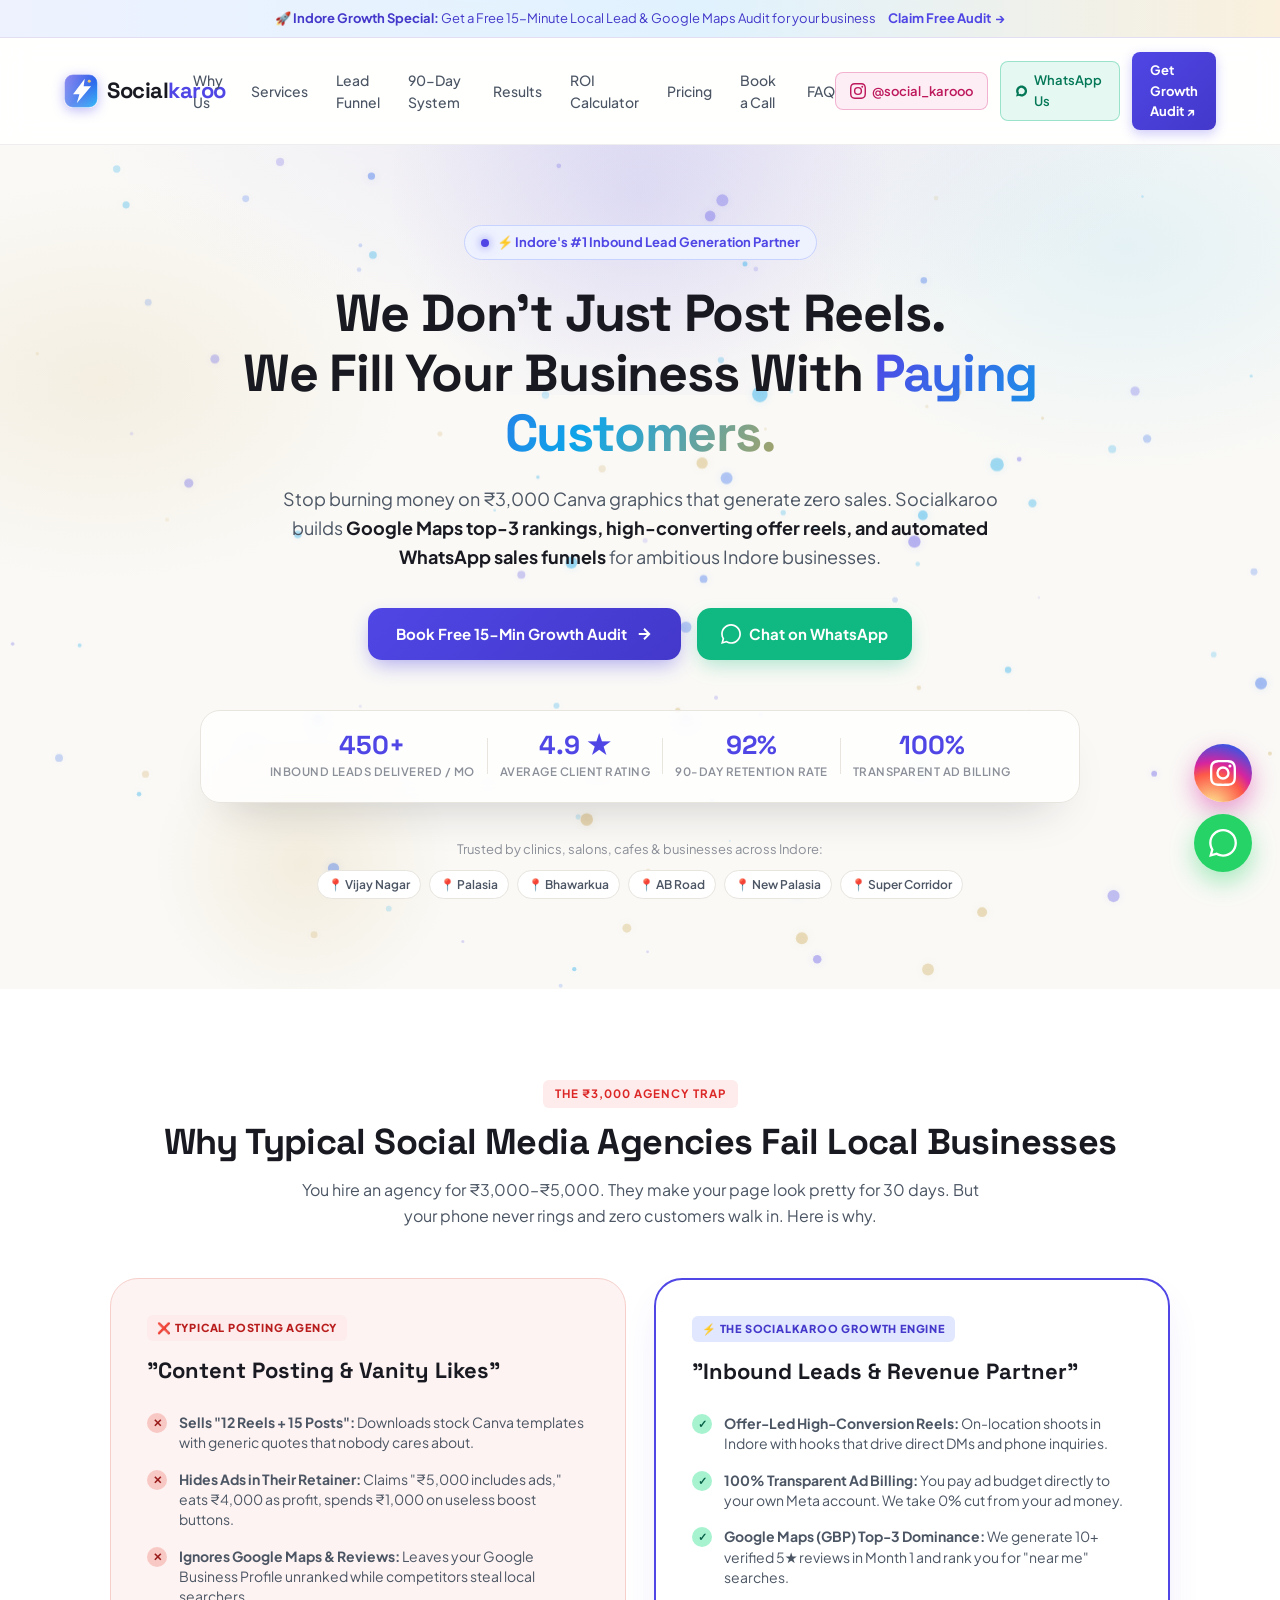
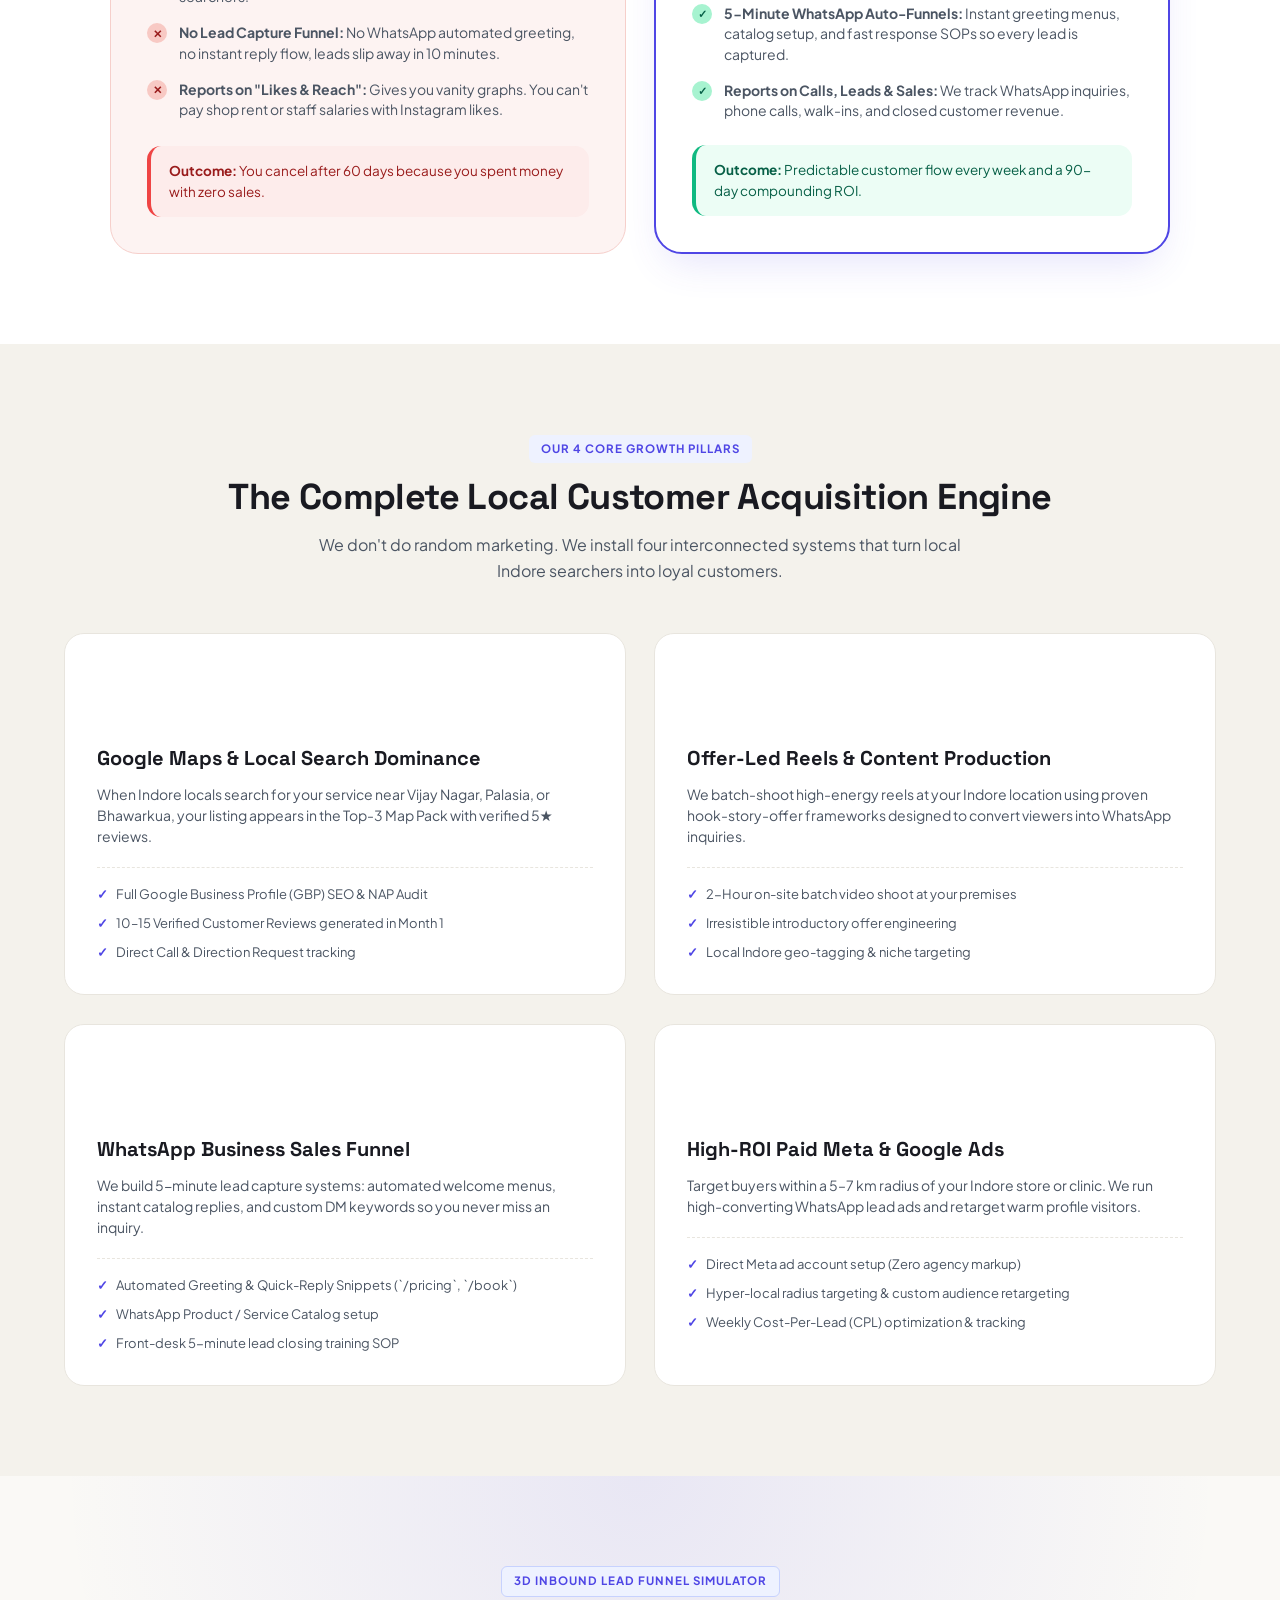
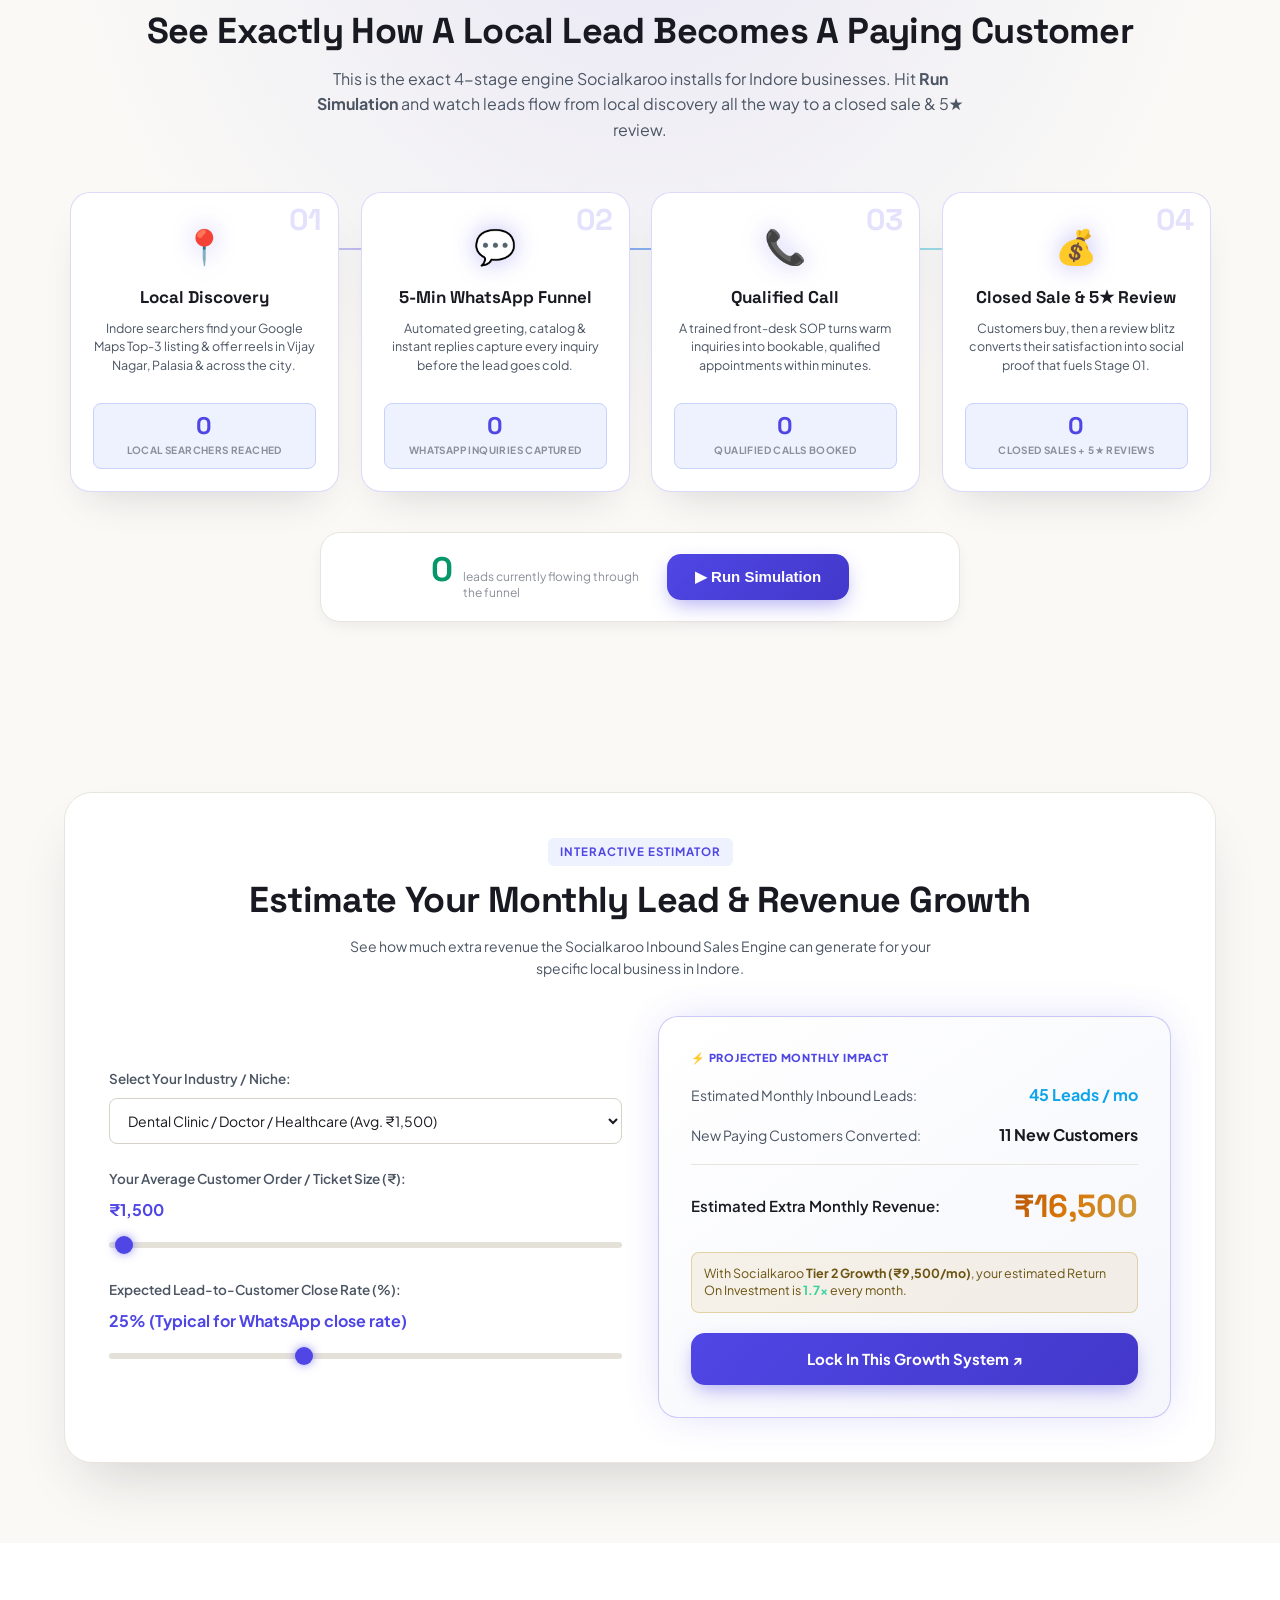
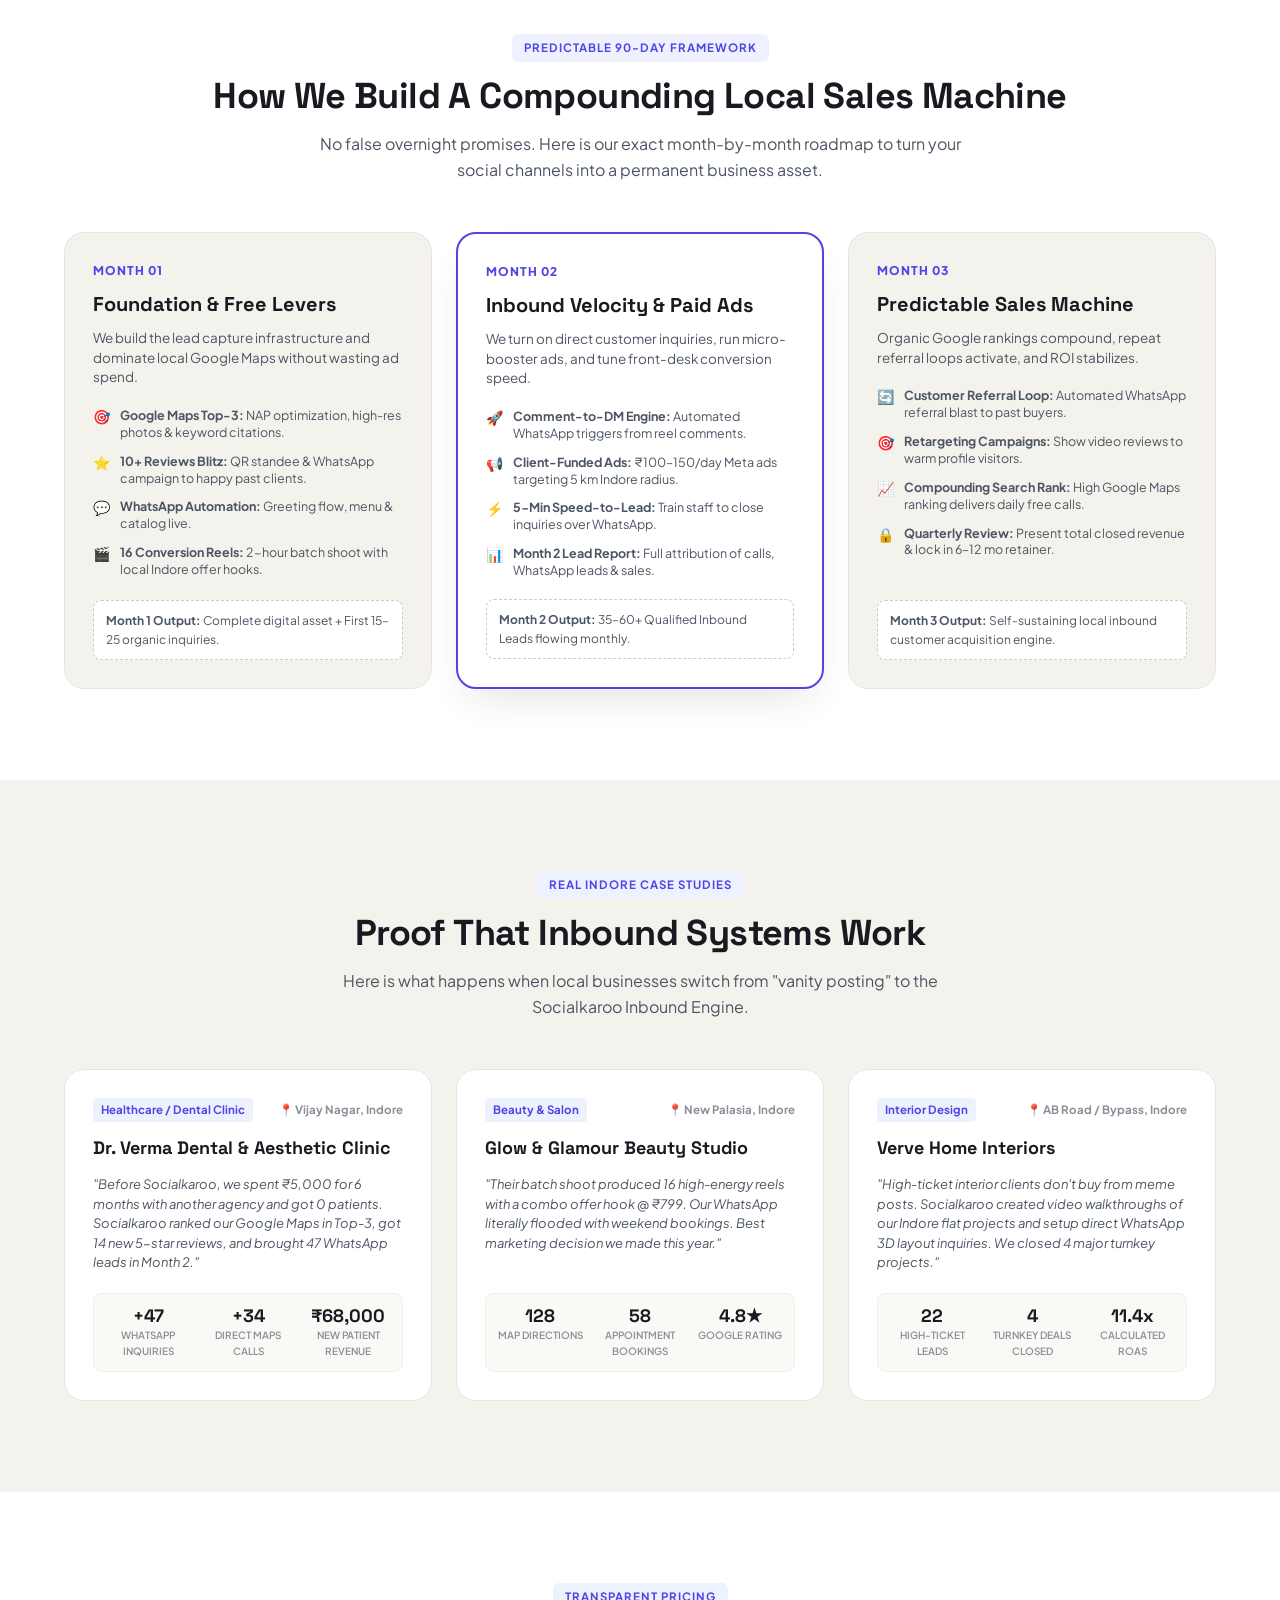
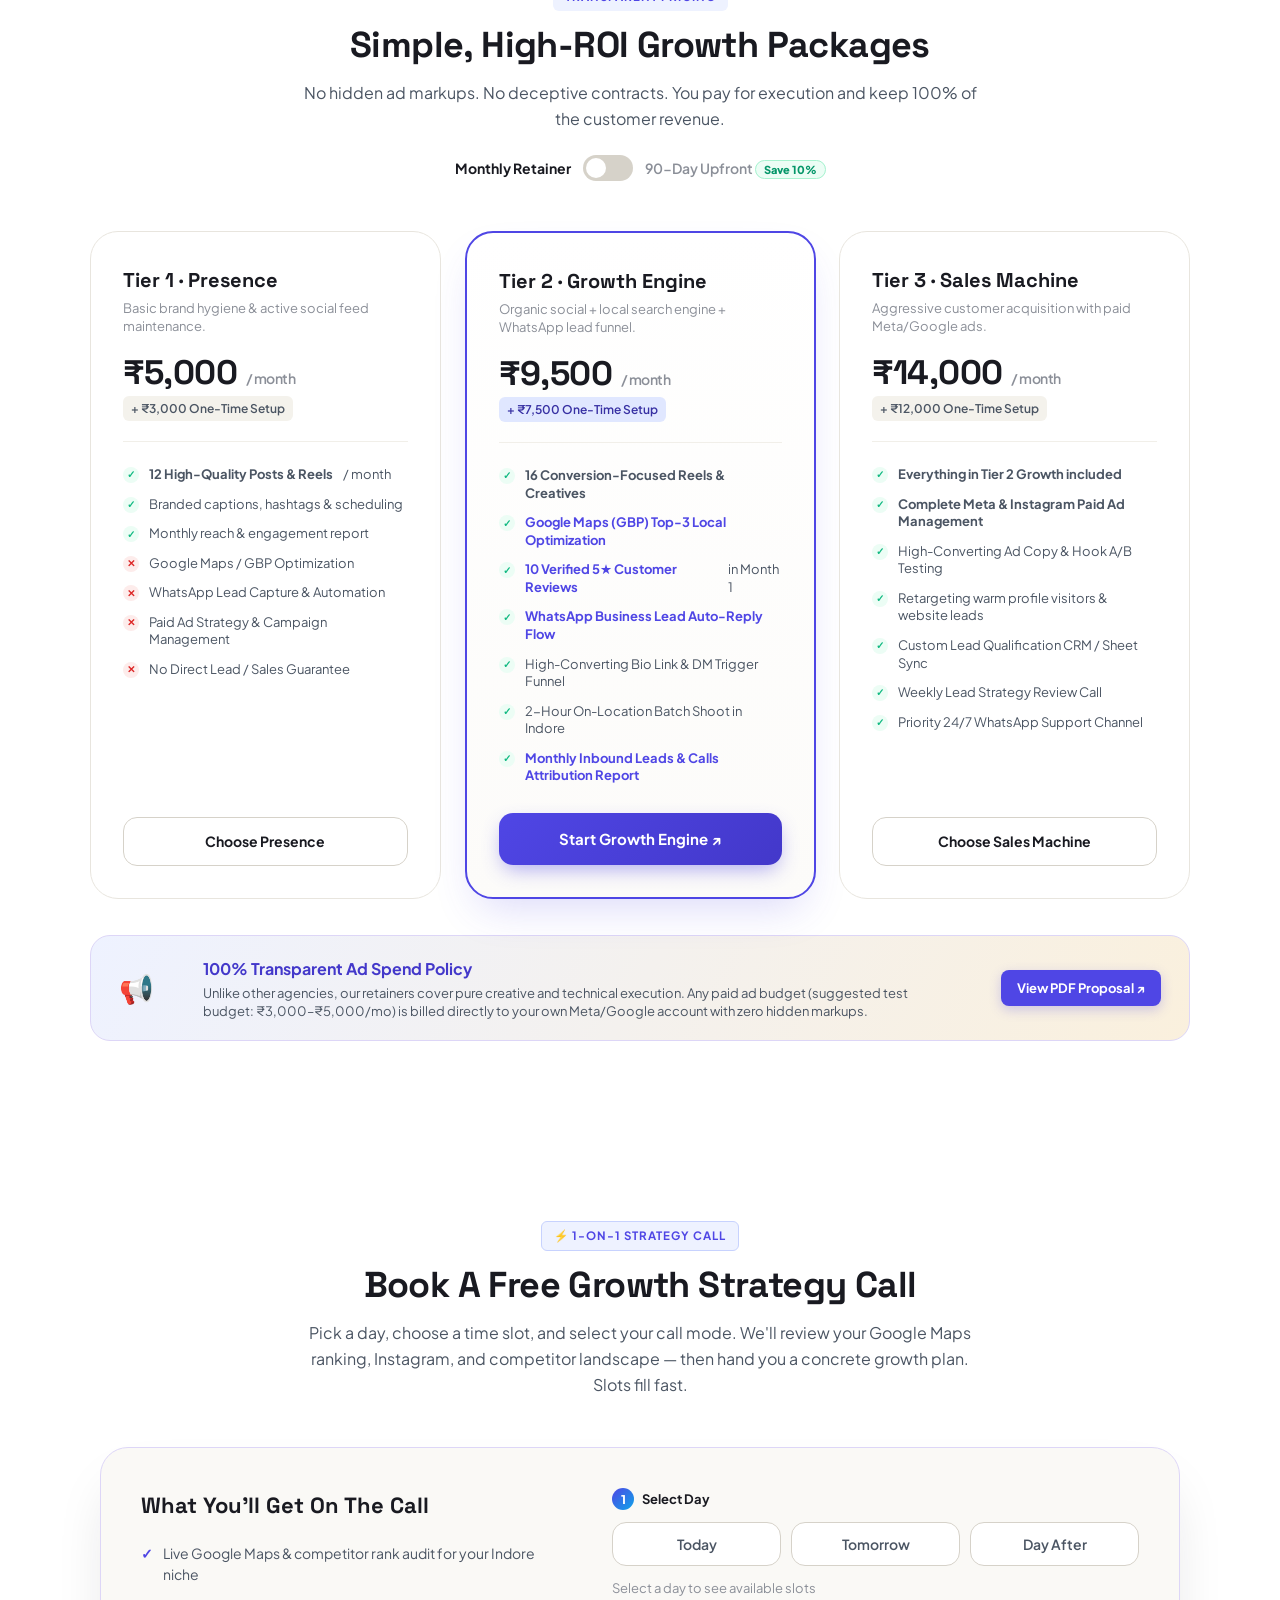
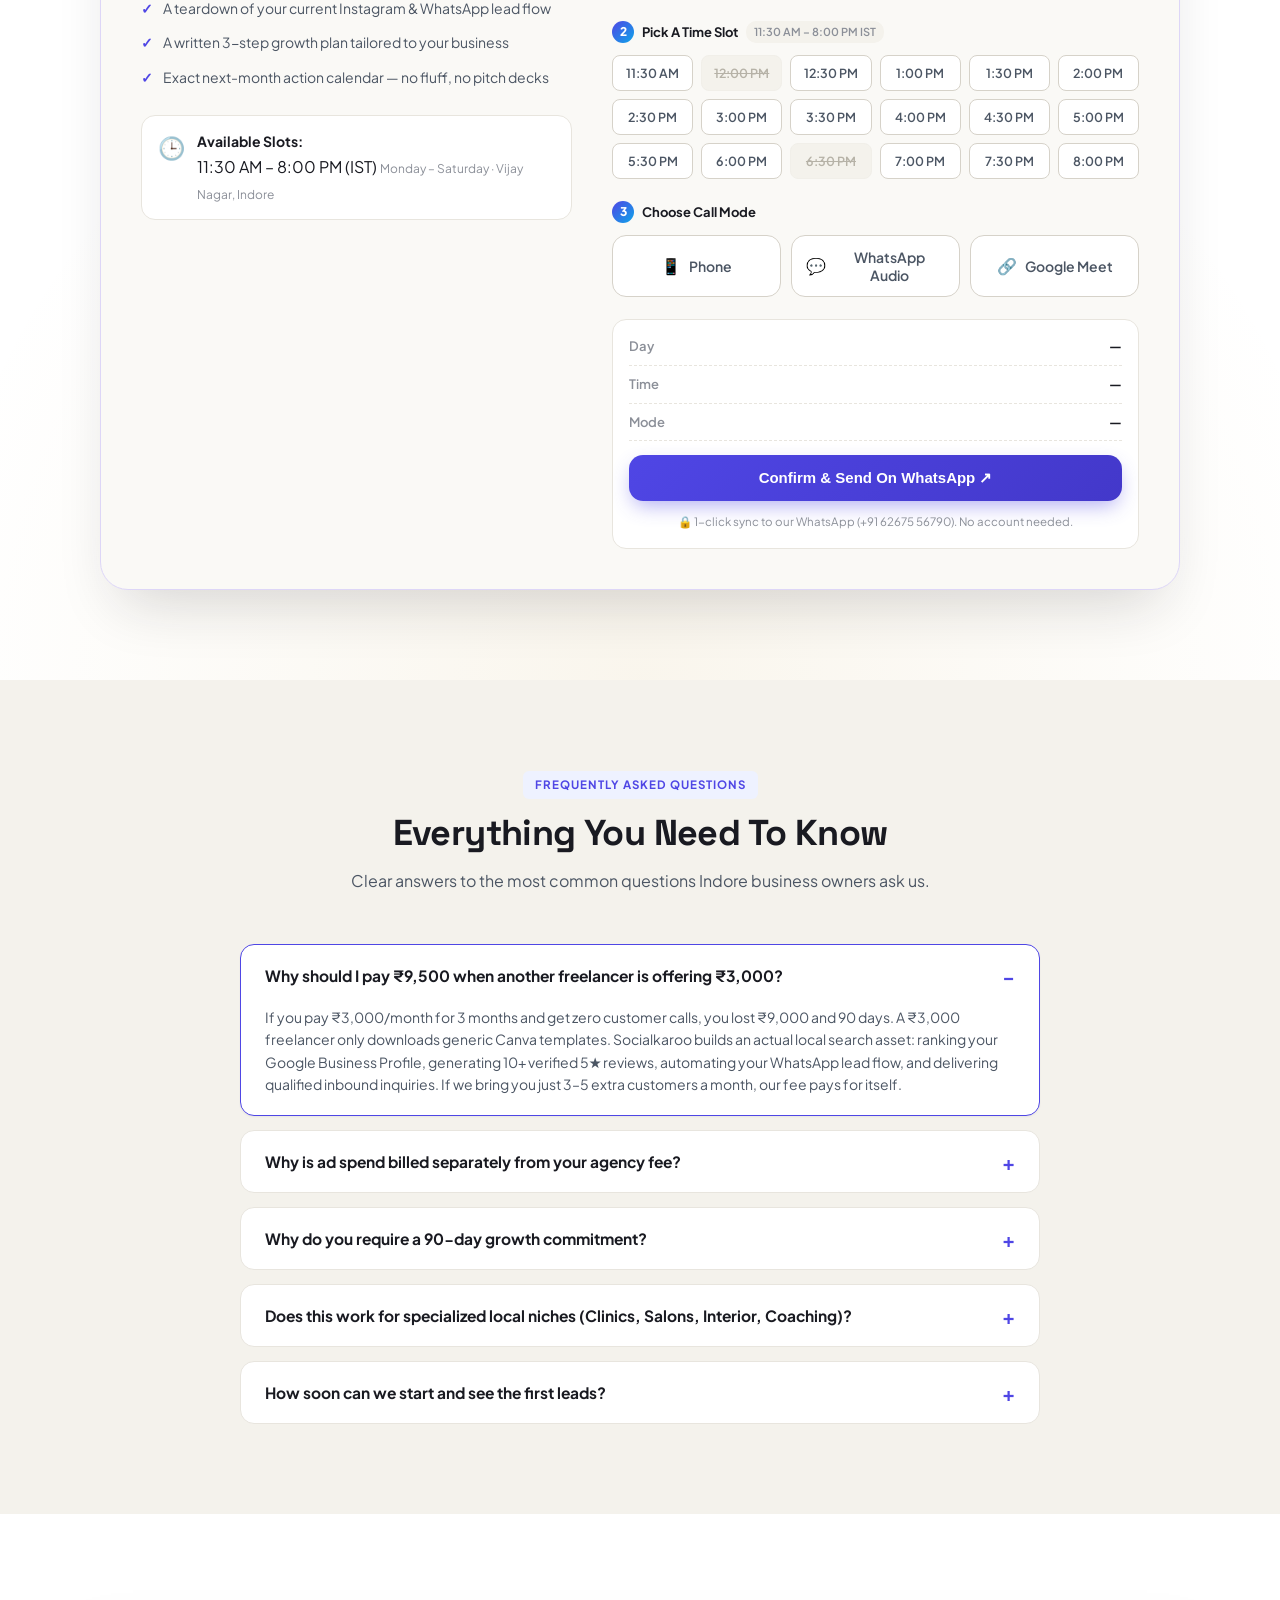
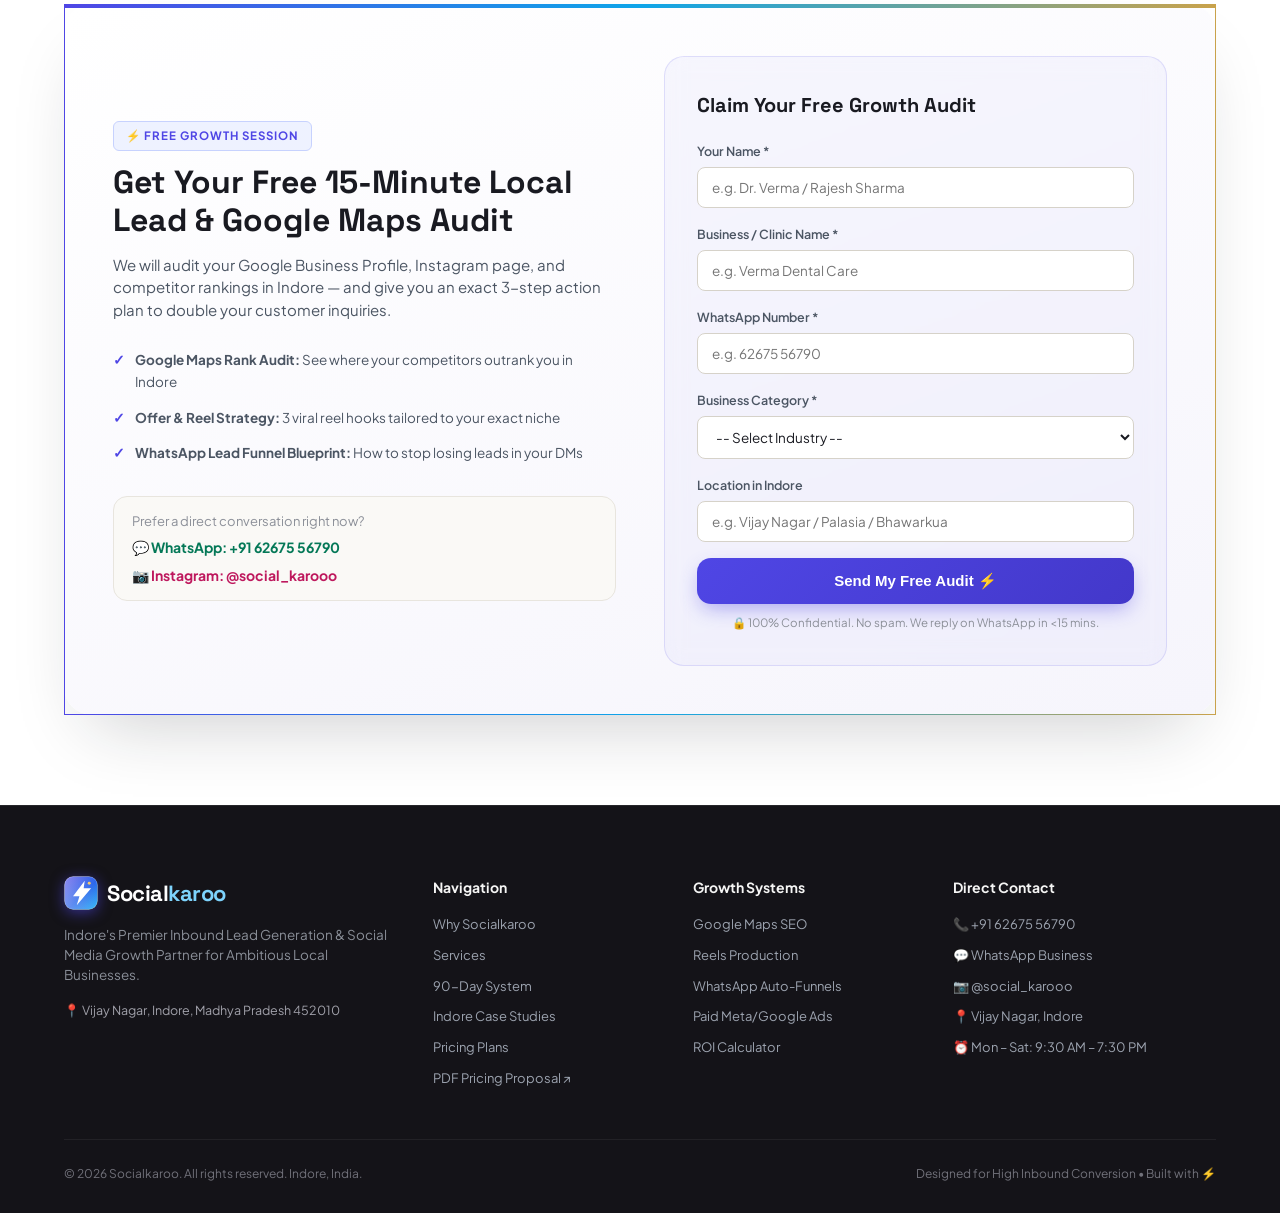
==== commit afaf4597: "Light premium redesign + Socialkaroo logo across site - Convert theme to light & aesthetic premium p" ====
--- a/index.html
+++ b/index.html
@@ -8,12 +8,20 @@
   <meta name="keywords" content="social media marketing Indore, lead generation Indore, Google Business Profile Indore, digital agency Indore, Socialkaroo">
   
   <!-- Favicon -->
-  <link rel="icon" type="image/svg+xml" href="data:image/svg+xml,<svg xmlns='http://www.w3.org/2000/svg' viewBox='0 0 100 100'><text y='.9em' font-size='90'>⚡</text></svg>">
+  <link rel="icon" type="image/svg+xml" href="favicon.svg">
 
   <!-- Open Graph -->
   <meta property="og:title" content="Socialkaroo ⚡ — Inbound Leads & Local Growth Agency">
   <meta property="og:description" content="We don't just post reels. We fill your shop, clinic & WhatsApp with paying customers in Indore.">
   <meta property="og:type" content="website">
+  <meta property="og:url" content="https://likharlakshya456-boop.github.io/My-website-/">
+  <meta property="og:image" content="https://likharlakshya456-boop.github.io/My-website-/og-image.jpg">
+  <meta property="og:image:width" content="1200">
+  <meta property="og:image:height" content="630">
+  <meta name="twitter:card" content="summary_large_image">
+  <meta name="twitter:title" content="Socialkaroo ⚡ — Inbound Leads & Local Growth Agency">
+  <meta name="twitter:description" content="We fill your shop, clinic & WhatsApp with paying customers in Indore.">
+  <meta name="twitter:image" content="https://likharlakshya456-boop.github.io/My-website-/og-image.jpg">
 
   <!-- Fonts -->
   <link rel="preconnect" href="https://fonts.googleapis.com">
@@ -36,7 +44,7 @@
   <header class="site-header" id="navbar">
     <div class="nav-container">
       <a href="#" class="brand-logo">
-        <div class="logo-icon">⚡</div>
+        <img src="logo.svg" class="brand-mark" alt="Socialkaroo logo" width="34" height="34">
         <div class="logo-text">Social<span>karoo</span></div>
       </a>
 
@@ -350,8 +358,8 @@
       <div class="calculator-box">
         <div class="calc-header text-center">
           <div class="section-tag">Interactive Estimator</div>
-          <h2 class="section-heading" style="color:white;">Estimate Your Monthly Lead & Revenue Growth</h2>
-          <p style="color: #94a3b8; font-size: 14px; max-width: 600px; margin: 8px auto 0;">See how much extra revenue the Socialkaroo Inbound Sales Engine can generate for your specific local business in Indore.</p>
+          <h2 class="section-heading">Estimate Your Monthly Lead & Revenue Growth</h2>
+          <p class="calc-subtext">See how much extra revenue the Socialkaroo Inbound Sales Engine can generate for your specific local business in Indore.</p>
         </div>
 
         <div class="calc-body">
@@ -864,7 +872,7 @@
     <div class="container">
       <div class="audit-card">
         <div class="audit-left">
-          <div class="section-tag" style="background: rgba(56,189,248,0.15); color:#38bdf8; border:1px solid rgba(56,189,248,0.3);">⚡ Free Growth Session</div>
+          <div class="section-tag" style="background:#eef2ff; color:#4f46e5; border:1px solid #c7d2fe;">⚡ Free Growth Session</div>
           <h2 class="audit-title">Get Your Free 15-Minute Local Lead & Google Maps Audit</h2>
           <p class="audit-desc">We will audit your Google Business Profile, Instagram page, and competitor rankings in Indore — and give you an exact 3-step action plan to double your customer inquiries.</p>
           
@@ -956,7 +964,7 @@
       <div class="footer-grid">
         <div class="footer-brand">
           <div class="brand-logo">
-            <div class="logo-icon">⚡</div>
+            <img src="logo.svg" class="brand-mark" alt="Socialkaroo logo" width="34" height="34">
             <div class="logo-text">Social<span>karoo</span></div>
           </div>
           <p class="footer-tagline">Indore's Premier Inbound Lead Generation & Social Media Growth Partner for Ambitious Local Businesses.</p>
--- a/style.css
+++ b/style.css
@@ -1,39 +1,37 @@
 /* ==========================================================================
-   Socialkaroo ⚡ — Premium Agency Stylesheet
+   Socialkaroo ⚡ — Premium Light Agency Stylesheet
+   Light & aesthetic theme · royal indigo · sky cyan · champagne gold
    ========================================================================== */
 
 :root {
-  --primary: #2563eb;
-  --primary-hover: #1d4ed8;
-  --primary-light: #eff6ff;
+  --primary: #4f46e5;
+  --primary-hover: #4338ca;
+  --primary-light: #eef2ff;
   --secondary: #0ea5e9;
-  --accent: #f59e0b;
-  --accent-light: #fef3c7;
+  --accent: #c9a24b;
+  --accent-dark: #a17c2f;
+  --accent-light: #f7f0e0;
   --green: #10b981;
   --green-hover: #059669;
   --green-light: #ecfdf5;
-  --dark: #090e17;
-  --dark-surface: #0f172a;
-  --dark-card: #1e293b;
-  --slate-900: #0f172a;
-  --slate-800: #1e293b;
-  --slate-700: #334155;
-  --slate-600: #475569;
-  --slate-500: #64748b;
-  --slate-400: #94a3b8;
-  --slate-200: #e2e8f0;
-  --slate-100: #f1f5f9;
-  --slate-50: #f8fafc;
+  --ink: #191a21;
+  --body: #4b5563;
+  --muted: #8b8f98;
+  --border: #e8e5de;
+  --border-soft: #f1efe9;
+  --bg: #faf9f6;
+  --bg-alt: #f4f2ec;
+  --surface: #ffffff;
   --white: #ffffff;
   --radius-sm: 8px;
   --radius-md: 14px;
   --radius-lg: 20px;
   --radius-xl: 28px;
-  --shadow-sm: 0 1px 2px 0 rgba(0, 0, 0, 0.05);
-  --shadow-md: 0 4px 12px -2px rgba(0, 0, 0, 0.08);
-  --shadow-lg: 0 12px 30px -8px rgba(0, 0, 0, 0.12);
-  --shadow-xl: 0 20px 40px -12px rgba(0, 0, 0, 0.18);
-  --shadow-glow: 0 0 40px -10px rgba(37, 99, 235, 0.35);
+  --shadow-sm: 0 1px 2px 0 rgba(25, 26, 33, 0.05);
+  --shadow-md: 0 6px 18px -6px rgba(25, 26, 33, 0.10);
+  --shadow-lg: 0 18px 40px -14px rgba(25, 26, 33, 0.14);
+  --shadow-xl: 0 30px 60px -20px rgba(25, 26, 33, 0.18);
+  --shadow-glow: 0 0 44px -12px rgba(79, 70, 229, 0.30);
   --font-main: 'Plus Jakarta Sans', -apple-system, BlinkMacSystemFont, sans-serif;
   --font-heading: 'Space Grotesk', sans-serif;
 }
@@ -52,8 +50,8 @@
 
 body {
   font-family: var(--font-main);
-  background-color: #f8fafc;
-  color: var(--slate-800);
+  background-color: var(--bg);
+  color: var(--body);
   line-height: 1.6;
   -webkit-font-smoothing: antialiased;
   overflow-x: hidden;
@@ -80,7 +78,7 @@
 /* Typography Utilities */
 .text-center { text-align: center; }
 .gradient-text {
-  background: linear-gradient(135deg, #38bdf8 0%, #3b82f6 50%, #f59e0b 100%);
+  background: linear-gradient(120deg, #4f46e5 0%, #0ea5e9 55%, #c9a24b 110%);
   -webkit-background-clip: text;
   -webkit-text-fill-color: transparent;
 }
@@ -89,13 +87,22 @@
   font-weight: 700;
 }
 
+/* Brand logo mark (logo.svg) */
+.brand-mark {
+  width: 34px;
+  height: 34px;
+  border-radius: 9px;
+  box-shadow: 0 3px 12px rgba(79, 70, 229, 0.35);
+  flex-shrink: 0;
+}
+
 /* Top Announcement Bar */
 .announcement-bar {
-  background: linear-gradient(90deg, #0f172a 0%, #1e1b4b 100%);
-  color: #e2e8f0;
+  background: linear-gradient(90deg, #eef2ff 0%, #e0f2fe 55%, #faf0dd 100%);
+  color: #4338ca;
   font-size: 13px;
   padding: 8px 16px;
-  border-bottom: 1px solid rgba(255, 255, 255, 0.1);
+  border-bottom: 1px solid #e3def2;
 }
 
 .announcement-content {
@@ -109,7 +116,7 @@
 }
 
 .announcement-link {
-  color: #38bdf8;
+  color: var(--primary);
   font-weight: 700;
   display: inline-flex;
   align-items: center;
@@ -122,9 +129,9 @@
   position: sticky;
   top: 0;
   z-index: 1000;
-  background: rgba(11, 17, 32, 0.92);
+  background: rgba(255, 255, 255, 0.9);
   backdrop-filter: blur(14px);
-  border-bottom: 1px solid rgba(255, 255, 255, 0.08);
+  border-bottom: 1px solid rgba(25, 26, 33, 0.07);
   transition: all 0.3s ease;
 }
 
@@ -140,28 +147,16 @@
 .brand-logo {
   display: flex;
   align-items: center;
-  gap: 8px;
+  gap: 9px;
   font-family: var(--font-heading);
   font-size: 22px;
   font-weight: 700;
-  color: var(--white);
+  color: var(--ink);
   letter-spacing: -0.5px;
 }
 
-.logo-icon {
-  width: 32px;
-  height: 32px;
-  background: linear-gradient(135deg, #2563eb, #38bdf8);
-  border-radius: 8px;
-  display: flex;
-  align-items: center;
-  justify-content: center;
-  font-size: 18px;
-  box-shadow: 0 0 15px rgba(56, 189, 248, 0.4);
-}
-
 .logo-text span {
-  color: #38bdf8;
+  color: var(--primary);
 }
 
 .nav-links {
@@ -171,12 +166,12 @@
 }
 
 .nav-link {
-  color: #cbd5e1;
+  color: var(--body);
   font-size: 14px;
   font-weight: 500;
 }
 .nav-link:hover {
-  color: #ffffff;
+  color: var(--ink);
 }
 
 .nav-actions {
@@ -189,30 +184,30 @@
   display: inline-flex;
   align-items: center;
   gap: 6px;
-  background: rgba(16, 185, 129, 0.15);
-  color: #34d399;
-  border: 1px solid rgba(16, 185, 129, 0.3);
+  background: rgba(16, 185, 129, 0.10);
+  color: #047857;
+  border: 1px solid rgba(16, 185, 129, 0.35);
   padding: 8px 14px;
   border-radius: var(--radius-sm);
   font-size: 13px;
   font-weight: 600;
 }
 .wa-nav-btn:hover {
-  background: rgba(16, 185, 129, 0.25);
-  color: #6ee7b7;
+  background: rgba(16, 185, 129, 0.18);
+  color: #065f46;
 }
 
 .nav-cta-btn {
-  background: linear-gradient(135deg, #2563eb 0%, #1d4ed8 100%);
+  background: linear-gradient(135deg, #4f46e5 0%, #4338ca 100%);
   color: white;
   padding: 8px 18px;
   border-radius: var(--radius-sm);
   font-size: 13px;
   font-weight: 700;
-  box-shadow: 0 4px 12px rgba(37, 99, 235, 0.3);
+  box-shadow: 0 4px 12px rgba(79, 70, 229, 0.28);
 }
 .nav-cta-btn:hover {
-  background: #1d4ed8;
+  background: #4338ca;
   transform: translateY(-1px);
 }
 
@@ -229,7 +224,7 @@
   display: block;
   width: 22px;
   height: 2px;
-  background: white;
+  background: var(--ink);
   border-radius: 2px;
   transition: all 0.3s;
 }
@@ -238,7 +233,7 @@
 
 /* Buttons */
 .btn-primary {
-  background: linear-gradient(135deg, #2563eb 0%, #1d4ed8 100%);
+  background: linear-gradient(135deg, #4f46e5 0%, #4338ca 100%);
   color: white;
   padding: 14px 28px;
   border-radius: var(--radius-md);
@@ -248,15 +243,15 @@
   align-items: center;
   justify-content: center;
   gap: 8px;
-  box-shadow: 0 8px 20px -4px rgba(37, 99, 235, 0.5);
+  box-shadow: 0 8px 20px -4px rgba(79, 70, 229, 0.45);
   border: none;
   cursor: pointer;
   transition: all 0.25s ease;
 }
 .btn-primary:hover {
-  background: #1d4ed8;
+  background: #4338ca;
   transform: translateY(-2px);
-  box-shadow: 0 12px 24px -4px rgba(37, 99, 235, 0.6);
+  box-shadow: 0 12px 26px -4px rgba(79, 70, 229, 0.55);
 }
 
 .btn-whatsapp {
@@ -270,7 +265,7 @@
   align-items: center;
   justify-content: center;
   gap: 8px;
-  box-shadow: 0 8px 20px -4px rgba(16, 185, 129, 0.4);
+  box-shadow: 0 8px 20px -4px rgba(16, 185, 129, 0.35);
   border: none;
   cursor: pointer;
   transition: all 0.25s ease;
@@ -278,13 +273,13 @@
 .btn-whatsapp:hover {
   background: #059669;
   transform: translateY(-2px);
-  box-shadow: 0 12px 24px -4px rgba(16, 185, 129, 0.5);
+  box-shadow: 0 12px 24px -4px rgba(16, 185, 129, 0.45);
 }
 
 .btn-outline {
   background: transparent;
-  color: var(--slate-800);
-  border: 1.5px solid var(--slate-300, #cbd5e1);
+  color: var(--ink);
+  border: 1.5px solid #d6d2c9;
   padding: 12px 24px;
   border-radius: var(--radius-md);
   font-weight: 700;
@@ -296,30 +291,35 @@
   transition: all 0.2s;
 }
 .btn-outline:hover {
-  background: var(--slate-100);
-  border-color: var(--slate-400);
+  background: var(--bg-alt);
+  border-color: #c0bbb0;
 }
 
 .btn-block { width: 100%; }
 
 .btn-sm-white {
-  background: white;
-  color: var(--slate-900);
+  background: var(--primary);
+  color: white;
   padding: 8px 16px;
   border-radius: var(--radius-sm);
   font-weight: 700;
   font-size: 13px;
   white-space: nowrap;
+  box-shadow: 0 4px 12px rgba(79, 70, 229, 0.25);
 }
 .btn-sm-white:hover {
-  background: #f1f5f9;
+  background: var(--primary-hover);
 }
 
 /* Hero Section */
 .hero-section {
   position: relative;
-  background: radial-gradient(circle at 50% 10%, #1e293b 0%, #090e17 100%);
-  color: white;
+  background:
+    radial-gradient(ellipse 75% 60% at 50% -10%, rgba(79, 70, 229, 0.10) 0%, transparent 60%),
+    radial-gradient(ellipse 45% 45% at 88% 12%, rgba(14, 165, 233, 0.09) 0%, transparent 60%),
+    radial-gradient(ellipse 40% 40% at 8% 28%, rgba(201, 162, 75, 0.12) 0%, transparent 60%),
+    var(--bg);
+  color: var(--ink);
   padding: 80px 24px 90px;
   text-align: center;
   overflow: hidden;
@@ -332,7 +332,7 @@
   transform: translateX(-50%);
   width: 600px;
   height: 400px;
-  background: radial-gradient(circle, rgba(37, 99, 235, 0.25) 0%, transparent 70%);
+  background: radial-gradient(circle, rgba(79, 70, 229, 0.12) 0%, transparent 70%);
   pointer-events: none;
 }
 
@@ -342,7 +342,7 @@
   left: 10%;
   width: 350px;
   height: 250px;
-  background: radial-gradient(circle, rgba(16, 185, 129, 0.15) 0%, transparent 70%);
+  background: radial-gradient(circle, rgba(201, 162, 75, 0.14) 0%, transparent 70%);
   pointer-events: none;
 }
 
@@ -357,9 +357,9 @@
   display: inline-flex;
   align-items: center;
   gap: 8px;
-  background: rgba(56, 189, 248, 0.1);
-  border: 1px solid rgba(56, 189, 248, 0.25);
-  color: #38bdf8;
+  background: #eef2ff;
+  border: 1px solid #c7d2fe;
+  color: var(--primary);
   padding: 6px 16px;
   border-radius: 30px;
   font-size: 13px;
@@ -370,9 +370,9 @@
 .pulse-dot {
   width: 8px;
   height: 8px;
-  background: #38bdf8;
+  background: var(--primary);
   border-radius: 50%;
-  box-shadow: 0 0 10px #38bdf8;
+  box-shadow: 0 0 10px rgba(79, 70, 229, 0.7);
   animation: pulse 2s infinite;
 }
 
@@ -388,18 +388,19 @@
   font-weight: 800;
   line-height: 1.15;
   letter-spacing: -1.2px;
+  color: var(--ink);
   margin-bottom: 22px;
 }
 
 .hero-subtitle {
   font-size: 18px;
-  color: #cbd5e1;
+  color: var(--body);
   max-width: 760px;
   margin: 0 auto 36px;
   line-height: 1.6;
 }
 .hero-subtitle strong {
-  color: #ffffff;
+  color: var(--ink);
 }
 
 .hero-cta-group {
@@ -416,13 +417,14 @@
   grid-template-columns: repeat(7, auto);
   align-items: center;
   justify-content: center;
-  background: rgba(255, 255, 255, 0.04);
+  background: rgba(255, 255, 255, 0.78);
   backdrop-filter: blur(8px);
-  border: 1px solid rgba(255, 255, 255, 0.1);
+  border: 1px solid var(--border);
   border-radius: var(--radius-lg);
   padding: 20px 32px;
   max-width: 880px;
   margin: 0 auto 36px;
+  box-shadow: 0 24px 50px -28px rgba(25, 26, 33, 0.28);
 }
 
 .stat-card {
@@ -434,14 +436,14 @@
   font-family: var(--font-heading);
   font-size: 26px;
   font-weight: 800;
-  color: #38bdf8;
+  color: var(--primary);
   line-height: 1.1;
   margin-bottom: 4px;
 }
 
 .stat-label {
   font-size: 11.5px;
-  color: #94a3b8;
+  color: var(--muted);
   font-weight: 600;
   text-transform: uppercase;
   letter-spacing: 0.5px;
@@ -450,12 +452,12 @@
 .stat-divider {
   width: 1px;
   height: 36px;
-  background: rgba(255, 255, 255, 0.12);
+  background: var(--border);
 }
 
 .local-trust-tag {
   font-size: 13px;
-  color: #94a3b8;
+  color: var(--muted);
 }
 
 .locality-pills {
@@ -467,9 +469,9 @@
 }
 
 .locality-pills .pill {
-  background: rgba(255, 255, 255, 0.08);
-  border: 1px solid rgba(255, 255, 255, 0.12);
-  color: #e2e8f0;
+  background: var(--surface);
+  border: 1px solid var(--border);
+  color: var(--body);
   font-size: 12px;
   font-weight: 600;
   padding: 4px 10px;
@@ -499,7 +501,7 @@
 }
 
 .section-tag.error-tag {
-  background: #fee2e2;
+  background: #fdeceb;
   color: #dc2626;
 }
 
@@ -507,7 +509,7 @@
   font-family: var(--font-heading);
   font-size: 36px;
   font-weight: 700;
-  color: var(--dark);
+  color: var(--ink);
   letter-spacing: -0.6px;
   line-height: 1.25;
   margin-bottom: 12px;
@@ -515,14 +517,14 @@
 
 .section-subtext {
   font-size: 16px;
-  color: var(--slate-600);
+  color: var(--body);
   max-width: 680px;
   margin: 0 auto;
 }
 
 /* Problem vs Solution */
 .problem-section {
-  background: #ffffff;
+  background: var(--surface);
 }
 
 .comparison-grid {
@@ -541,14 +543,14 @@
 }
 
 .comparison-card.broken {
-  background: #fff5f5;
-  border: 1.5px solid #fecaca;
+  background: #fdf3f2;
+  border: 1.5px solid #f6cfcb;
 }
 
 .comparison-card.solution {
-  background: #ffffff;
+  background: var(--surface);
   border: 2px solid var(--primary);
-  box-shadow: 0 16px 36px -10px rgba(37, 99, 235, 0.15);
+  box-shadow: 0 18px 40px -12px rgba(79, 70, 229, 0.16);
 }
 
 .card-header-badge {
@@ -563,13 +565,14 @@
   width: fit-content;
 }
 
-.broken-badge { background: #fee2e2; color: #b91c1c; }
-.solution-badge { background: #dbeafe; color: #1d4ed8; }
+.broken-badge { background: #fdeceb; color: #b91c1c; }
+.solution-badge { background: #e0e7ff; color: #4338ca; }
 
 .comparison-title {
   font-family: var(--font-heading);
   font-size: 22px;
   font-weight: 700;
+  color: var(--ink);
   margin-bottom: 24px;
 }
 
@@ -587,7 +590,7 @@
   gap: 12px;
   font-size: 14px;
   line-height: 1.45;
-  color: var(--slate-700);
+  color: var(--body);
 }
 
 .comp-icon {
@@ -603,8 +606,8 @@
   margin-top: 1px;
 }
 
-.comp-icon.cross { background: #fca5a5; color: #991b1b; }
-.comp-icon.check { background: #86efac; color: #065f46; }
+.comp-icon.cross { background: #f8c9c4; color: #991b1b; }
+.comp-icon.check { background: #a7f3d0; color: #065f46; }
 
 .comparison-result {
   padding: 14px 18px;
@@ -613,20 +616,20 @@
 }
 
 .broken-result {
-  background: #fee2e2;
+  background: #fdeceb;
   color: #991b1b;
   border-left: 4px solid #ef4444;
 }
 
 .solution-result {
-  background: #ecfdf5;
+  background: var(--green-light);
   color: #065f46;
   border-left: 4px solid #10b981;
 }
 
 /* Services Grid */
 .services-section {
-  background: var(--slate-50);
+  background: var(--bg-alt);
 }
 
 .services-grid {
@@ -636,8 +639,8 @@
 }
 
 .service-card {
-  background: white;
-  border: 1px solid var(--slate-200);
+  background: var(--surface);
+  border: 1px solid var(--border);
   border-radius: var(--radius-lg);
   padding: 32px;
   position: relative;
@@ -646,7 +649,7 @@
 .service-card:hover {
   transform: translateY(-4px);
   box-shadow: var(--shadow-lg);
-  border-color: #cbd5e1;
+  border-color: #d8d4ca;
 }
 
 .service-icon-wrap {
@@ -659,10 +662,10 @@
   margin-bottom: 20px;
 }
 
-.icon-blue { background: #eff6ff; color: #2563eb; }
-.icon-purple { background: #f5f3ff; color: #7c3aed; }
-.icon-green { background: #ecfdf5; color: #10b981; }
-.icon-amber { background: #fef3c7; color: #d97706; }
+.icon-blue { background: #eef2ff; color: #4f46e5; }
+.icon-purple { background: #f3efff; color: #7c3aed; }
+.icon-green { background: #ecfdf5; color: #059669; }
+.icon-amber { background: #faf3dd; color: #a17c2f; }
 
 .service-number {
   position: absolute;
@@ -671,20 +674,20 @@
   font-family: var(--font-heading);
   font-size: 28px;
   font-weight: 800;
-  color: var(--slate-200);
+  color: #e9e6df;
 }
 
 .service-title {
   font-family: var(--font-heading);
   font-size: 20px;
   font-weight: 700;
-  color: var(--dark);
+  color: var(--ink);
   margin-bottom: 10px;
 }
 
 .service-desc {
   font-size: 14px;
-  color: var(--slate-600);
+  color: var(--body);
   margin-bottom: 20px;
   line-height: 1.5;
 }
@@ -695,8 +698,8 @@
   flex-direction: column;
   gap: 8px;
   font-size: 13px;
-  color: var(--slate-700);
-  border-top: 1px dashed var(--slate-200);
+  color: var(--body);
+  border-top: 1px dashed var(--border);
   padding-top: 16px;
 }
 
@@ -711,14 +714,13 @@
 
 /* ROI Calculator Section */
 .calculator-section {
-  background: var(--dark);
-  color: white;
+  background: var(--bg);
   padding: 80px 0;
 }
 
 .calculator-box {
-  background: var(--slate-900);
-  border: 1px solid rgba(255, 255, 255, 0.12);
+  background: var(--surface);
+  border: 1px solid var(--border);
   border-radius: var(--radius-xl);
   padding: 44px;
   box-shadow: var(--shadow-xl);
@@ -742,15 +744,15 @@
   display: block;
   font-size: 13.5px;
   font-weight: 600;
-  color: #cbd5e1;
+  color: var(--body);
   margin-bottom: 8px;
 }
 
 .calc-select {
   width: 100%;
-  background: #1e293b;
-  color: white;
-  border: 1px solid #334155;
+  background: var(--surface);
+  color: var(--ink);
+  border: 1px solid #d6d2c9;
   padding: 12px 14px;
   border-radius: var(--radius-sm);
   font-family: var(--font-main);
@@ -758,20 +760,20 @@
   outline: none;
 }
 .calc-select:focus {
-  border-color: #38bdf8;
+  border-color: var(--primary);
 }
 
 .range-display {
   font-size: 16px;
   font-weight: 700;
-  color: #38bdf8;
+  color: var(--primary);
   margin-bottom: 6px;
 }
 
 input[type="range"] {
   width: 100%;
   height: 6px;
-  background: #334155;
+  background: #e4e1d9;
   border-radius: 4px;
   outline: none;
   -webkit-appearance: none;
@@ -781,14 +783,14 @@
   width: 18px;
   height: 18px;
   border-radius: 50%;
-  background: #38bdf8;
+  background: var(--primary);
   cursor: pointer;
-  box-shadow: 0 0 10px rgba(56, 189, 248, 0.8);
+  box-shadow: 0 0 10px rgba(79, 70, 229, 0.6);
 }
 
 .results-card {
-  background: linear-gradient(145deg, #1e293b 0%, #0f172a 100%);
-  border: 1.5px solid rgba(56, 189, 248, 0.3);
+  background: linear-gradient(145deg, #ffffff 0%, #f5f6fc 100%);
+  border: 1.5px solid rgba(79, 70, 229, 0.28);
   border-radius: var(--radius-lg);
   padding: 32px;
   box-shadow: var(--shadow-glow);
@@ -798,7 +800,7 @@
   font-size: 11px;
   font-weight: 800;
   text-transform: uppercase;
-  color: #38bdf8;
+  color: var(--primary);
   letter-spacing: 0.8px;
   margin-bottom: 16px;
 }
@@ -811,41 +813,44 @@
   font-size: 14px;
 }
 
-.res-title { color: #cbd5e1; }
-.res-value { font-weight: 700; font-size: 16px; color: white; }
-.highlight-cyan { color: #38bdf8; }
+.res-title { color: var(--body); }
+.res-value { font-weight: 700; font-size: 16px; color: var(--ink); }
+.highlight-cyan { color: var(--secondary); }
 
 .result-divider {
   height: 1px;
-  background: rgba(255, 255, 255, 0.1);
+  background: var(--border);
   margin: 16px 0;
 }
 
 .big-row {
   margin-bottom: 20px;
 }
-.big-row .res-title { font-size: 15px; font-weight: 600; color: #f8fafc; }
+.big-row .res-title { font-size: 15px; font-weight: 600; color: var(--ink); }
 .grand-total {
   font-family: var(--font-heading);
   font-size: 32px;
   font-weight: 800;
-  color: #34d399;
+  background: linear-gradient(120deg, #b45309 0%, #d97706 45%, #c9a24b 100%);
+  -webkit-background-clip: text;
+  -webkit-text-fill-color: transparent;
+  background-clip: text;
 }
 
 .roi-summary-box {
-  background: rgba(56, 189, 248, 0.08);
-  border: 1px solid rgba(56, 189, 248, 0.2);
+  background: rgba(201, 162, 75, 0.12);
+  border: 1px solid rgba(201, 162, 75, 0.4);
   border-radius: var(--radius-sm);
   padding: 12px;
   font-size: 12.5px;
-  color: #cbd5e1;
+  color: #6b5310;
   margin-bottom: 20px;
   line-height: 1.4;
 }
 
 /* 90-Day System */
 .system-section {
-  background: white;
+  background: var(--surface);
 }
 
 .timeline-grid {
@@ -855,8 +860,8 @@
 }
 
 .timeline-card {
-  background: var(--slate-50);
-  border: 1px solid var(--slate-200);
+  background: var(--bg-alt);
+  border: 1px solid var(--border);
   border-radius: var(--radius-lg);
   padding: 28px;
   position: relative;
@@ -866,7 +871,7 @@
 
 .timeline-card.active-card {
   border: 2px solid var(--primary);
-  background: #ffffff;
+  background: var(--surface);
   box-shadow: var(--shadow-lg);
 }
 
@@ -875,7 +880,7 @@
   top: -12px;
   left: 50%;
   transform: translateX(-50%);
-  background: var(--primary);
+  background: linear-gradient(120deg, #4f46e5, #0ea5e9);
   color: white;
   font-size: 10px;
   font-weight: 800;
@@ -883,7 +888,8 @@
   letter-spacing: 0.8px;
   padding: 3px 12px;
   border-radius: 20px;
-  box-shadow: 0 2px 6px rgba(37, 99, 235, 0.4);
+  box-shadow: 0 2px 6px rgba(79, 70, 229, 0.35);
+  white-space: nowrap;
 }
 
 .timeline-month-badge {
@@ -899,13 +905,13 @@
   font-family: var(--font-heading);
   font-size: 20px;
   font-weight: 700;
-  color: var(--dark);
+  color: var(--ink);
   margin-bottom: 8px;
 }
 
 .timeline-desc {
   font-size: 13.5px;
-  color: var(--slate-600);
+  color: var(--body);
   margin-bottom: 20px;
   line-height: 1.45;
 }
@@ -922,23 +928,23 @@
   display: flex;
   gap: 10px;
   font-size: 12.5px;
-  color: var(--slate-700);
+  color: var(--body);
   line-height: 1.35;
 }
 .m-icon { flex-shrink: 0; font-size: 14px; }
 
 .timeline-target {
-  background: white;
-  border: 1px dashed var(--slate-300);
+  background: var(--surface);
+  border: 1px dashed #cfcbc1;
   padding: 10px 12px;
   border-radius: var(--radius-sm);
   font-size: 12px;
-  color: var(--slate-700);
+  color: var(--body);
 }
 
 /* Results / Case Studies */
 .results-section {
-  background: var(--slate-50);
+  background: var(--bg-alt);
 }
 
 .case-studies-grid {
@@ -948,8 +954,8 @@
 }
 
 .case-card {
-  background: white;
-  border: 1px solid var(--slate-200);
+  background: var(--surface);
+  border: 1px solid var(--border);
   border-radius: var(--radius-lg);
   padding: 28px;
   display: flex;
@@ -977,19 +983,19 @@
   border-radius: 4px;
 }
 
-.case-location { color: var(--slate-500); }
+.case-location { color: var(--muted); }
 
 .case-title {
   font-family: var(--font-heading);
   font-size: 18px;
   font-weight: 700;
-  color: var(--dark);
+  color: var(--ink);
   margin-bottom: 12px;
 }
 
 .case-quote {
   font-size: 13px;
-  color: var(--slate-600);
+  color: var(--body);
   font-style: italic;
   line-height: 1.5;
   margin-bottom: 20px;
@@ -1000,7 +1006,8 @@
   display: grid;
   grid-template-columns: repeat(3, 1fr);
   gap: 8px;
-  background: var(--slate-50);
+  background: var(--bg);
+  border: 1px solid var(--border-soft);
   padding: 12px 8px;
   border-radius: var(--radius-sm);
   text-align: center;
@@ -1011,13 +1018,13 @@
   font-family: var(--font-heading);
   font-size: 18px;
   font-weight: 800;
-  color: var(--dark);
+  color: var(--ink);
   line-height: 1.1;
 }
 
 .c-label {
   font-size: 10px;
-  color: var(--slate-500);
+  color: var(--muted);
   font-weight: 600;
   text-transform: uppercase;
   margin-top: 2px;
@@ -1026,7 +1033,7 @@
 
 /* Pricing Section */
 .pricing-section {
-  background: white;
+  background: var(--surface);
 }
 
 .pricing-toggle-wrap {
@@ -1040,15 +1047,15 @@
 .toggle-label {
   font-size: 14px;
   font-weight: 600;
-  color: var(--slate-500);
+  color: var(--muted);
 }
 .toggle-label.active {
-  color: var(--dark);
+  color: var(--ink);
   font-weight: 700;
 }
 
 .discount-pill {
-  background: #ecfdf5;
+  background: var(--green-light);
   color: var(--green-hover);
   font-size: 11px;
   font-weight: 800;
@@ -1069,7 +1076,7 @@
   position: absolute;
   cursor: pointer;
   top: 0; left: 0; right: 0; bottom: 0;
-  background-color: #cbd5e1;
+  background-color: #d6d2c9;
   transition: .3s;
   border-radius: 34px;
 }
@@ -1098,7 +1105,7 @@
 
 .price-box {
   background: var(--white);
-  border: 1.5px solid var(--slate-200);
+  border: 1.5px solid var(--border);
   border-radius: var(--radius-xl);
   padding: 32px;
   display: flex;
@@ -1109,8 +1116,8 @@
 
 .price-box.featured-box {
   border: 2px solid var(--primary);
-  box-shadow: 0 16px 36px -10px rgba(37, 99, 235, 0.2);
-  background: linear-gradient(180deg, #ffffff 0%, #fcfdfe 100%);
+  box-shadow: 0 20px 44px -14px rgba(79, 70, 229, 0.22);
+  background: linear-gradient(180deg, #ffffff 0%, #fcfbf9 100%);
 }
 
 .price-header {
@@ -1121,13 +1128,13 @@
   font-family: var(--font-heading);
   font-size: 20px;
   font-weight: 700;
-  color: var(--dark);
+  color: var(--ink);
   margin-bottom: 4px;
 }
 
 .p-tagline {
   font-size: 13px;
-  color: var(--slate-500);
+  color: var(--muted);
   min-height: 36px;
   line-height: 1.35;
 }
@@ -1135,14 +1142,14 @@
 .p-amount-wrap {
   margin-bottom: 24px;
   padding-bottom: 20px;
-  border-bottom: 1px solid var(--slate-100);
+  border-bottom: 1px solid var(--border-soft);
 }
 
 .p-amount {
   font-family: var(--font-heading);
   font-size: 34px;
   font-weight: 800;
-  color: var(--dark);
+  color: var(--ink);
   letter-spacing: -0.5px;
   line-height: 1;
 }
@@ -1150,7 +1157,7 @@
 .p-period {
   font-size: 14px;
   font-weight: 600;
-  color: var(--slate-500);
+  color: var(--muted);
   font-family: var(--font-main);
 }
 
@@ -1159,8 +1166,8 @@
   margin-top: 6px;
   font-size: 12px;
   font-weight: 600;
-  color: var(--slate-600);
-  background: var(--slate-100);
+  color: var(--body);
+  background: var(--bg-alt);
   padding: 3px 8px;
   border-radius: 6px;
 }
@@ -1181,7 +1188,7 @@
 
 .p-feature-list li {
   font-size: 13px;
-  color: var(--slate-700);
+  color: var(--body);
   display: flex;
   gap: 10px;
   line-height: 1.35;
@@ -1200,14 +1207,15 @@
   margin-top: 1px;
 }
 .p-icon.check { background: var(--green-light); color: var(--green); }
-.p-icon.cross { background: #fee2e2; color: #dc2626; }
+.p-icon.cross { background: #fdeceb; color: #dc2626; }
 
 /* Ad Transparency Banner */
 .ad-transparency-banner {
   max-width: 1100px;
   margin: 0 auto;
-  background: var(--slate-900);
-  color: white;
+  background: linear-gradient(120deg, #eef2ff 0%, #faf0dd 100%);
+  border: 1px solid #ddd6f7;
+  color: var(--ink);
   padding: 20px 28px;
   border-radius: var(--radius-lg);
   display: flex;
@@ -1221,20 +1229,20 @@
 .ad-banner-text h4 {
   font-size: 16px;
   font-weight: 700;
-  color: #38bdf8;
+  color: var(--primary-hover);
   margin-bottom: 2px;
 }
 
 .ad-banner-text p {
   font-size: 13px;
-  color: #cbd5e1;
+  color: var(--body);
   max-width: 750px;
   line-height: 1.4;
 }
 
 /* FAQ Accordion */
 .faq-section {
-  background: var(--slate-50);
+  background: var(--bg-alt);
 }
 
 .faq-accordion {
@@ -1246,8 +1254,8 @@
 }
 
 .faq-item {
-  background: white;
-  border: 1px solid var(--slate-200);
+  background: var(--surface);
+  border: 1px solid var(--border);
   border-radius: var(--radius-md);
   overflow: hidden;
   transition: all 0.2s;
@@ -1267,7 +1275,7 @@
   font-family: var(--font-main);
   font-size: 15.5px;
   font-weight: 700;
-  color: var(--dark);
+  color: var(--ink);
   cursor: pointer;
   display: flex;
   justify-content: space-between;
@@ -1295,25 +1303,28 @@
 .faq-answer p {
   padding: 0 24px 20px;
   font-size: 14px;
-  color: var(--slate-600);
+  color: var(--body);
   line-height: 1.6;
 }
 
 /* Audit Form Section */
 .audit-section {
-  background: white;
+  background: var(--surface);
 }
 
 .audit-card {
-  background: linear-gradient(135deg, #090e17 0%, #1e293b 100%);
+  background: linear-gradient(160deg, #ffffff 0%, #f6f5fc 100%);
+  border: 1.5px solid #e3def6;
+  border-top: 4px solid;
+  border-image: linear-gradient(90deg, #4f46e5, #0ea5e9, #c9a24b) 1;
   border-radius: var(--radius-xl);
   padding: 48px;
-  color: white;
+  color: var(--ink);
   display: grid;
   grid-template-columns: 1fr 1fr;
   gap: 48px;
   align-items: center;
-  box-shadow: var(--shadow-xl);
+  box-shadow: 0 34px 70px -28px rgba(25, 26, 33, 0.22);
 }
 
 .audit-title {
@@ -1321,12 +1332,13 @@
   font-size: 32px;
   font-weight: 800;
   line-height: 1.2;
+  color: var(--ink);
   margin-bottom: 14px;
 }
 
 .audit-desc {
   font-size: 15px;
-  color: #cbd5e1;
+  color: var(--body);
   margin-bottom: 28px;
   line-height: 1.5;
 }
@@ -1342,26 +1354,26 @@
   display: flex;
   gap: 10px;
   font-size: 13.5px;
-  color: #e2e8f0;
+  color: var(--body);
 }
 
 .p-check {
-  color: #38bdf8;
+  color: var(--primary);
   font-weight: 800;
 }
 
 .direct-contact-box {
-  background: rgba(255, 255, 255, 0.05);
-  border: 1px solid rgba(255, 255, 255, 0.1);
+  background: var(--bg);
+  border: 1px solid var(--border);
   padding: 14px 18px;
   border-radius: var(--radius-md);
   font-size: 13px;
-  color: #94a3b8;
+  color: var(--muted);
 }
 
 .direct-wa-link {
   display: block;
-  color: #34d399;
+  color: #047857;
   font-weight: 700;
   margin-top: 4px;
   font-size: 14px;
@@ -1369,9 +1381,9 @@
 .direct-wa-link:hover { text-decoration: underline; }
 
 .audit-right {
-  background: rgba(255, 255, 255, 0.04);
+  background: rgba(79, 70, 229, 0.04);
   backdrop-filter: blur(10px);
-  border: 1px solid rgba(255, 255, 255, 0.12);
+  border: 1px solid rgba(79, 70, 229, 0.14);
   border-radius: var(--radius-lg);
   padding: 32px;
 }
@@ -1380,6 +1392,7 @@
   font-family: var(--font-heading);
   font-size: 20px;
   font-weight: 700;
+  color: var(--ink);
   margin-bottom: 20px;
 }
 
@@ -1391,15 +1404,15 @@
   display: block;
   font-size: 12.5px;
   font-weight: 600;
-  color: #cbd5e1;
+  color: var(--body);
   margin-bottom: 6px;
 }
 
 .form-field input, .form-field select {
   width: 100%;
-  background: #1e293b;
-  border: 1px solid #334155;
-  color: white;
+  background: var(--surface);
+  border: 1px solid #d6d2c9;
+  color: var(--ink);
   padding: 11px 14px;
   border-radius: var(--radius-sm);
   font-family: var(--font-main);
@@ -1408,12 +1421,12 @@
   transition: border-color 0.2s;
 }
 .form-field input:focus, .form-field select:focus {
-  border-color: #38bdf8;
+  border-color: var(--primary);
 }
 
 .form-privacy {
   font-size: 11.5px;
-  color: #94a3b8;
+  color: var(--muted);
   text-align: center;
   margin-top: 10px;
 }
@@ -1423,15 +1436,25 @@
   padding: 24px 0;
 }
 .success-icon { font-size: 40px; margin-bottom: 12px; }
-.form-success-message h3 { font-size: 20px; margin-bottom: 8px; color: #34d399; }
-.form-success-message p { font-size: 13.5px; color: #cbd5e1; line-height: 1.5; }
-
-/* Footer */
+.form-success-message h3 { font-size: 20px; margin-bottom: 8px; color: var(--green-hover); }
+.form-success-message p { font-size: 13.5px; color: var(--body); line-height: 1.5; }
+
+/* Footer — deep ink anchor (premium contrast on the light page) */
 .site-footer {
-  background: var(--dark);
-  color: #94a3b8;
+  background: #141318;
+  color: #9ca3af;
   padding: 70px 0 30px;
   border-top: 1px solid rgba(255, 255, 255, 0.08);
+}
+
+.site-footer .brand-logo {
+  color: #ffffff;
+}
+.site-footer .logo-text span {
+  color: #7dd3fc;
+}
+.site-footer .brand-mark {
+  box-shadow: 0 3px 14px rgba(79, 70, 229, 0.55);
 }
 
 .footer-grid {
@@ -1443,18 +1466,18 @@
 
 .footer-tagline {
   font-size: 13.5px;
-  color: #64748b;
+  color: #8a8f98;
   margin: 14px 0;
   line-height: 1.5;
 }
 
 .footer-loc {
   font-size: 12.5px;
-  color: #94a3b8;
+  color: #a1a1aa;
 }
 
 .footer-links-col h4 {
-  color: white;
+  color: #f5f5f4;
   font-size: 14px;
   font-weight: 700;
   margin-bottom: 16px;
@@ -1469,7 +1492,7 @@
 }
 
 .footer-links-col a:hover {
-  color: #38bdf8;
+  color: #7dd3fc;
 }
 
 .footer-bottom {
@@ -1479,7 +1502,7 @@
   justify-content: space-between;
   align-items: center;
   font-size: 12px;
-  color: #64748b;
+  color: #71717a;
 }
 
 /* Floating WhatsApp Button */
@@ -1517,14 +1540,14 @@
 }
 
 .wa-tooltip {
-  background: var(--dark-surface);
-  color: white;
+  background: var(--surface);
+  color: var(--ink);
   padding: 8px 14px;
   border-radius: var(--radius-sm);
   font-size: 12px;
   font-weight: 600;
   box-shadow: var(--shadow-md);
-  border: 1px solid rgba(255, 255, 255, 0.1);
+  border: 1px solid var(--border);
   white-space: nowrap;
   opacity: 0;
   transform: translateX(10px);
@@ -1559,9 +1582,9 @@
   display: inline-flex;
   align-items: center;
   gap: 6px;
-  background: rgba(236, 72, 153, 0.12);
-  color: #f9a8d4;
-  border: 1px solid rgba(236, 72, 153, 0.3);
+  background: rgba(219, 39, 119, 0.08);
+  color: #be185d;
+  border: 1px solid rgba(219, 39, 119, 0.3);
   padding: 8px 14px;
   border-radius: var(--radius-sm);
   font-size: 13px;
@@ -1569,14 +1592,14 @@
   transition: all 0.25s ease;
 }
 .ig-nav-btn:hover {
-  background: rgba(236, 72, 153, 0.22);
-  color: #fbcfe8;
+  background: rgba(219, 39, 119, 0.14);
+  color: #9d174d;
 }
 
 /* Direct contact Instagram link */
 .direct-ig-link {
   display: block;
-  color: #e879f9;
+  color: #be185d;
   font-weight: 700;
   margin-top: 6px;
   font-size: 14px;
@@ -1606,14 +1629,14 @@
 }
 .floating-ig:hover .ig-bubble { transform: scale(1.1); }
 .ig-tooltip {
-  background: var(--dark-surface);
-  color: white;
+  background: var(--surface);
+  color: var(--ink);
   padding: 8px 14px;
   border-radius: var(--radius-sm);
   font-size: 12px;
   font-weight: 600;
   box-shadow: var(--shadow-md);
-  border: 1px solid rgba(255, 255, 255, 0.1);
+  border: 1px solid var(--border);
   white-space: nowrap;
   opacity: 0;
   transform: translateX(10px);
@@ -1637,19 +1660,21 @@
    3D Inbound Lead Funnel Simulator
    ========================================================================== */
 .funnel-section {
-  background: radial-gradient(circle at 50% 0%, #16224a 0%, #0b1120 55%, #090e17 100%);
-  color: #fff;
+  background:
+    radial-gradient(circle at 50% 0%, rgba(79, 70, 229, 0.10) 0%, transparent 55%),
+    var(--bg);
+  color: var(--ink);
   overflow: hidden;
 }
 .funnel-section .section-heading,
-.bookcall-section .section-heading { color: #fff; }
+.bookcall-section .section-heading { color: var(--ink); }
 .funnel-section .section-subtext,
-.bookcall-section .section-subtext { color: #a5b4fc; }
+.bookcall-section .section-subtext { color: var(--body); }
 .funnel-section .section-tag,
 .bookcall-section .section-tag {
-  background: rgba(56, 189, 248, 0.15);
-  color: #38bdf8;
-  border: 1px solid rgba(56, 189, 248, 0.3);
+  background: #eef2ff;
+  color: var(--primary);
+  border: 1px solid #c7d2fe;
 }
 
 .funnel-stage-track {
@@ -1666,14 +1691,14 @@
   left: 12%;
   right: 12%;
   height: 2px;
-  background: linear-gradient(90deg, rgba(56,189,248,0.1), rgba(56,189,248,0.6), rgba(16,185,129,0.6), rgba(52,211,153,0.2));
+  background: linear-gradient(90deg, rgba(79,70,229,0.10), rgba(79,70,229,0.55), rgba(14,165,233,0.55), rgba(16,185,129,0.25));
   z-index: 0;
   border-radius: 2px;
 }
 .funnel-stage {
   position: relative;
-  background: rgba(255, 255, 255, 0.035);
-  border: 1px solid rgba(56, 189, 248, 0.22);
+  background: var(--surface);
+  border: 1px solid rgba(79, 70, 229, 0.20);
   border-radius: var(--radius-lg);
   padding: 26px 22px 22px;
   text-align: center;
@@ -1682,15 +1707,15 @@
   min-height: 300px;
   display: flex;
   flex-direction: column;
-  box-shadow: 0 20px 40px -18px rgba(0, 0, 0, 0.6);
+  box-shadow: 0 20px 40px -20px rgba(25, 26, 33, 0.18);
 }
 .funnel-stage.stage-lit {
-  border-color: #38bdf8;
-  box-shadow: 0 0 0 1px rgba(56,189,248,0.4), 0 0 36px -6px rgba(56,189,248,0.55);
+  border-color: var(--primary);
+  box-shadow: 0 0 0 1px rgba(79, 70, 229, 0.35), 0 0 34px -8px rgba(79, 70, 229, 0.5);
 }
 .funnel-stage.stage-done {
-  border-color: rgba(52, 211, 153, 0.7);
-  box-shadow: 0 0 30px -6px rgba(52,211,153,0.45);
+  border-color: rgba(16, 185, 129, 0.65);
+  box-shadow: 0 0 28px -8px rgba(16, 185, 129, 0.45);
 }
 .funnel-stage-num {
   position: absolute;
@@ -1699,32 +1724,32 @@
   font-family: var(--font-heading);
   font-size: 30px;
   font-weight: 800;
-  color: rgba(56, 189, 248, 0.18);
+  color: rgba(79, 70, 229, 0.16);
   line-height: 1;
 }
 .funnel-icon {
   font-size: 34px;
   margin-bottom: 14px;
-  filter: drop-shadow(0 0 12px rgba(56,189,248,0.5));
+  filter: drop-shadow(0 0 12px rgba(79, 70, 229, 0.35));
 }
 .funnel-stage-title {
   font-family: var(--font-heading);
   font-size: 17px;
   font-weight: 700;
-  color: #e0f2fe;
+  color: var(--ink);
   margin-bottom: 10px;
   line-height: 1.25;
 }
 .funnel-stage-desc {
   font-size: 12.5px;
-  color: #94a3b8;
+  color: var(--body);
   line-height: 1.5;
   flex-grow: 1;
   margin-bottom: 16px;
 }
 .funnel-metric {
-  background: rgba(56, 189, 248, 0.1);
-  border: 1px solid rgba(56, 189, 248, 0.2);
+  background: #eef2ff;
+  border: 1px solid #c7d2fe;
   border-radius: var(--radius-sm);
   padding: 10px 8px;
   display: flex;
@@ -1734,14 +1759,14 @@
   font-family: var(--font-heading);
   font-size: 24px;
   font-weight: 800;
-  color: #38bdf8;
+  color: var(--primary);
   line-height: 1;
 }
-.stage-done .fm-num { color: #34d399; }
+.stage-done .fm-num { color: var(--green-hover); }
 .fm-label {
   font-size: 10px;
   font-weight: 700;
-  color: #94a3b8;
+  color: var(--muted);
   text-transform: uppercase;
   letter-spacing: 0.4px;
   margin-top: 4px;
@@ -1754,11 +1779,12 @@
   align-items: center;
   justify-content: center;
   gap: 24px;
-  background: rgba(255, 255, 255, 0.04);
-  border: 1px solid rgba(255, 255, 255, 0.1);
+  background: var(--surface);
+  border: 1px solid var(--border);
   border-radius: var(--radius-lg);
   padding: 20px 28px;
   flex-wrap: wrap;
+  box-shadow: var(--shadow-md);
 }
 .funnel-lead-counter {
   display: flex;
@@ -1769,12 +1795,12 @@
   font-family: var(--font-heading);
   font-size: 34px;
   font-weight: 800;
-  color: #34d399;
+  color: var(--green-hover);
   line-height: 1;
 }
 .flc-label {
   font-size: 12px;
-  color: #94a3b8;
+  color: var(--muted);
   max-width: 180px;
   line-height: 1.3;
 }
@@ -1784,8 +1810,10 @@
    1-on-1 Strategy Call Booking Engine (#book-call)
    ========================================================================== */
 .bookcall-section {
-  background: radial-gradient(circle at 50% 100%, #16224a 0%, #0b1120 60%, #090e17 100%);
-  color: #fff;
+  background:
+    radial-gradient(circle at 50% 100%, rgba(201, 162, 75, 0.10) 0%, transparent 55%),
+    var(--surface);
+  color: var(--ink);
 }
 .bookcall-card {
   max-width: 1080px;
@@ -1793,18 +1821,18 @@
   display: grid;
   grid-template-columns: 0.9fr 1.1fr;
   gap: 40px;
-  background: rgba(255, 255, 255, 0.035);
-  border: 1px solid rgba(56, 189, 248, 0.2);
+  background: var(--bg);
+  border: 1px solid #ddd6f7;
   border-radius: var(--radius-xl);
   padding: 40px;
-  box-shadow: 0 30px 60px -24px rgba(0, 0, 0, 0.7);
+  box-shadow: var(--shadow-xl);
   backdrop-filter: blur(8px);
 }
 .bookcall-title {
   font-family: var(--font-heading);
   font-size: 22px;
   font-weight: 700;
-  color: #fff;
+  color: var(--ink);
   margin-bottom: 20px;
 }
 .bookcall-perks {
@@ -1818,11 +1846,11 @@
   display: flex;
   gap: 10px;
   font-size: 14px;
-  color: #cbd5e1;
+  color: var(--body);
   line-height: 1.45;
 }
 .bp-check {
-  color: #38bdf8;
+  color: var(--primary);
   font-weight: 800;
   flex-shrink: 0;
 }
@@ -1830,19 +1858,19 @@
   display: flex;
   gap: 12px;
   align-items: flex-start;
-  background: rgba(255, 255, 255, 0.04);
-  border: 1px solid rgba(255, 255, 255, 0.1);
+  background: var(--surface);
+  border: 1px solid var(--border);
   padding: 14px 16px;
   border-radius: var(--radius-md);
 }
 .hours-icon { font-size: 22px; }
 .bookcall-hours strong {
   display: block;
-  color: #e0f2fe;
+  color: var(--ink);
   font-size: 14px;
   margin-bottom: 2px;
 }
-.bookcall-hours span { font-size: 12px; color: #94a3b8; }
+.bookcall-hours span { font-size: 12px; color: var(--muted); }
 
 .bookcall-right {
   display: flex;
@@ -1856,13 +1884,13 @@
   gap: 8px;
   font-size: 13px;
   font-weight: 700;
-  color: #e0f2fe;
+  color: var(--ink);
 }
 .bookcall-step-label .step-badge {
   width: 22px;
   height: 22px;
   border-radius: 50%;
-  background: linear-gradient(135deg, #2563eb, #38bdf8);
+  background: linear-gradient(135deg, #4f46e5, #0ea5e9);
   color: #fff;
   font-size: 12px;
   font-weight: 800;
@@ -1873,8 +1901,8 @@
 .slot-note {
   font-size: 11px;
   font-weight: 600;
-  color: #64748b;
-  background: rgba(255,255,255,0.05);
+  color: var(--muted);
+  background: var(--bg-alt);
   padding: 2px 8px;
   border-radius: 10px;
 }
@@ -1887,9 +1915,9 @@
 .day-opt {
   flex: 1;
   min-width: 110px;
-  background: rgba(255, 255, 255, 0.05);
-  color: #cbd5e1;
-  border: 1px solid rgba(255, 255, 255, 0.12);
+  background: var(--surface);
+  color: var(--body);
+  border: 1px solid #d6d2c9;
   padding: 12px 14px;
   border-radius: var(--radius-md);
   font-family: var(--font-main);
@@ -1898,20 +1926,20 @@
   cursor: pointer;
   transition: all 0.2s ease;
 }
-.day-opt:hover { border-color: #38bdf8; color: #fff; }
+.day-opt:hover { border-color: var(--primary); color: var(--ink); }
 .day-opt.active {
-  background: linear-gradient(135deg, #2563eb, #1d4ed8);
-  border-color: #38bdf8;
+  background: linear-gradient(135deg, #4f46e5, #4338ca);
+  border-color: var(--primary);
   color: #fff;
-  box-shadow: 0 0 18px rgba(56,189,248,0.4);
+  box-shadow: 0 0 18px rgba(79, 70, 229, 0.4);
 }
 
 .selected-date-line {
   font-size: 13px;
-  color: #94a3b8;
+  color: var(--muted);
 }
 .date-ok {
-  color: #34d399;
+  color: var(--green-hover);
   font-weight: 800;
   margin-right: 4px;
 }
@@ -1922,9 +1950,9 @@
   gap: 8px;
 }
 .slot-opt {
-  background: rgba(255, 255, 255, 0.05);
-  color: #cbd5e1;
-  border: 1px solid rgba(255, 255, 255, 0.12);
+  background: var(--surface);
+  color: var(--body);
+  border: 1px solid #d6d2c9;
   padding: 9px 4px;
   border-radius: var(--radius-sm);
   font-family: var(--font-main);
@@ -1934,19 +1962,19 @@
   transition: all 0.2s ease;
 }
 .slot-opt:hover:not(:disabled) {
-  border-color: #38bdf8;
+  border-color: var(--primary);
+  color: var(--ink);
+  box-shadow: 0 0 12px rgba(79, 70, 229, 0.3);
+}
+.slot-opt.active {
+  background: linear-gradient(135deg, #4f46e5, #4338ca);
+  border-color: var(--primary);
   color: #fff;
-  box-shadow: 0 0 12px rgba(56,189,248,0.3);
-}
-.slot-opt.active {
-  background: linear-gradient(135deg, #2563eb, #1d4ed8);
-  border-color: #38bdf8;
-  color: #fff;
 }
 .slot-opt.slot-booked {
-  background: rgba(255, 255, 255, 0.03);
-  color: #475569;
-  border-color: rgba(255, 255, 255, 0.06);
+  background: var(--bg-alt);
+  color: #b6b2a7;
+  border-color: var(--border-soft);
   cursor: not-allowed;
   text-decoration: line-through;
 }
@@ -1958,9 +1986,9 @@
   align-items: center;
   justify-content: center;
   gap: 8px;
-  background: rgba(255, 255, 255, 0.05);
-  color: #cbd5e1;
-  border: 1px solid rgba(255, 255, 255, 0.12);
+  background: var(--surface);
+  color: var(--body);
+  border: 1px solid #d6d2c9;
   padding: 12px 14px;
   border-radius: var(--radius-md);
   font-family: var(--font-main);
@@ -1969,18 +1997,18 @@
   cursor: pointer;
   transition: all 0.2s ease;
 }
-.mode-opt:hover { border-color: #38bdf8; color: #fff; }
+.mode-opt:hover { border-color: var(--primary); color: var(--ink); }
 .mode-opt.active {
-  background: linear-gradient(135deg, #2563eb, #1d4ed8);
-  border-color: #38bdf8;
+  background: linear-gradient(135deg, #4f46e5, #4338ca);
+  border-color: var(--primary);
   color: #fff;
-  box-shadow: 0 0 18px rgba(56,189,248,0.4);
+  box-shadow: 0 0 18px rgba(79, 70, 229, 0.4);
 }
 .mode-icon { font-size: 16px; }
 
 .bookcall-summary {
-  background: rgba(255, 255, 255, 0.04);
-  border: 1px solid rgba(255, 255, 255, 0.1);
+  background: var(--surface);
+  border: 1px solid var(--border);
   border-radius: var(--radius-md);
   padding: 16px;
   display: flex;
@@ -1993,16 +2021,24 @@
   align-items: center;
   font-size: 13px;
   padding-bottom: 8px;
-  border-bottom: 1px dashed rgba(255, 255, 255, 0.08);
-}
-.bc-key { color: #94a3b8; font-weight: 600; }
-.bc-val { color: #fff; font-weight: 700; text-align: right; }
+  border-bottom: 1px dashed var(--border);
+}
+.bc-key { color: var(--muted); font-weight: 600; }
+.bc-val { color: var(--ink); font-weight: 700; text-align: right; }
 .bookcall-submit { margin-top: 6px; }
 .bookcall-privacy {
   font-size: 11.5px;
-  color: #94a3b8;
+  color: var(--muted);
   text-align: center;
   margin-top: 4px;
+}
+
+/* Calculator subtext helper */
+.calc-subtext {
+  color: var(--body);
+  font-size: 14px;
+  max-width: 600px;
+  margin: 8px auto 0;
 }
 
 /* Responsive Adjustments */
@@ -2029,11 +2065,12 @@
     top: 100%;
     left: 0;
     right: 0;
-    background: #0b1120;
+    background: #ffffff;
     flex-direction: column;
     padding: 24px;
     gap: 18px;
-    border-bottom: 1px solid rgba(255, 255, 255, 0.1);
+    border-bottom: 1px solid var(--border);
+    box-shadow: 0 24px 40px -20px rgba(25, 26, 33, 0.2);
     display: none;
   }
   .nav-links.show {
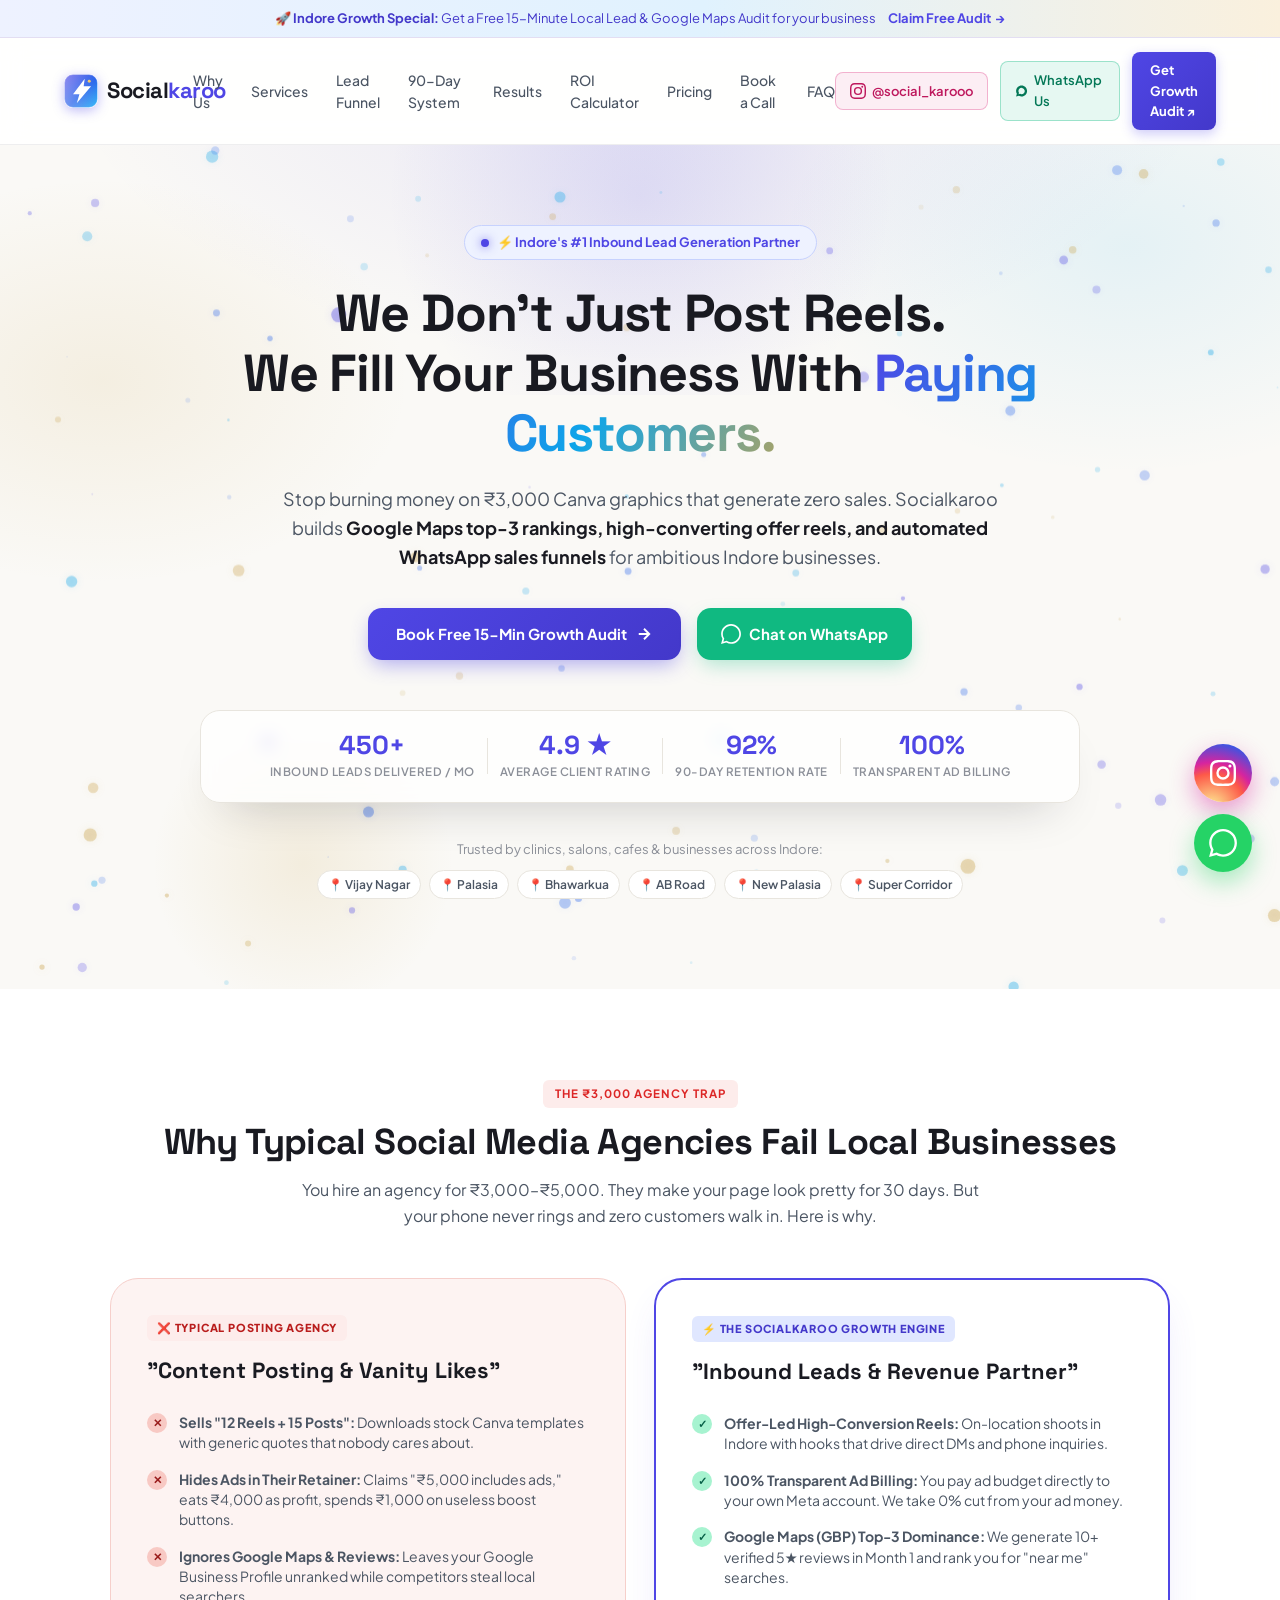
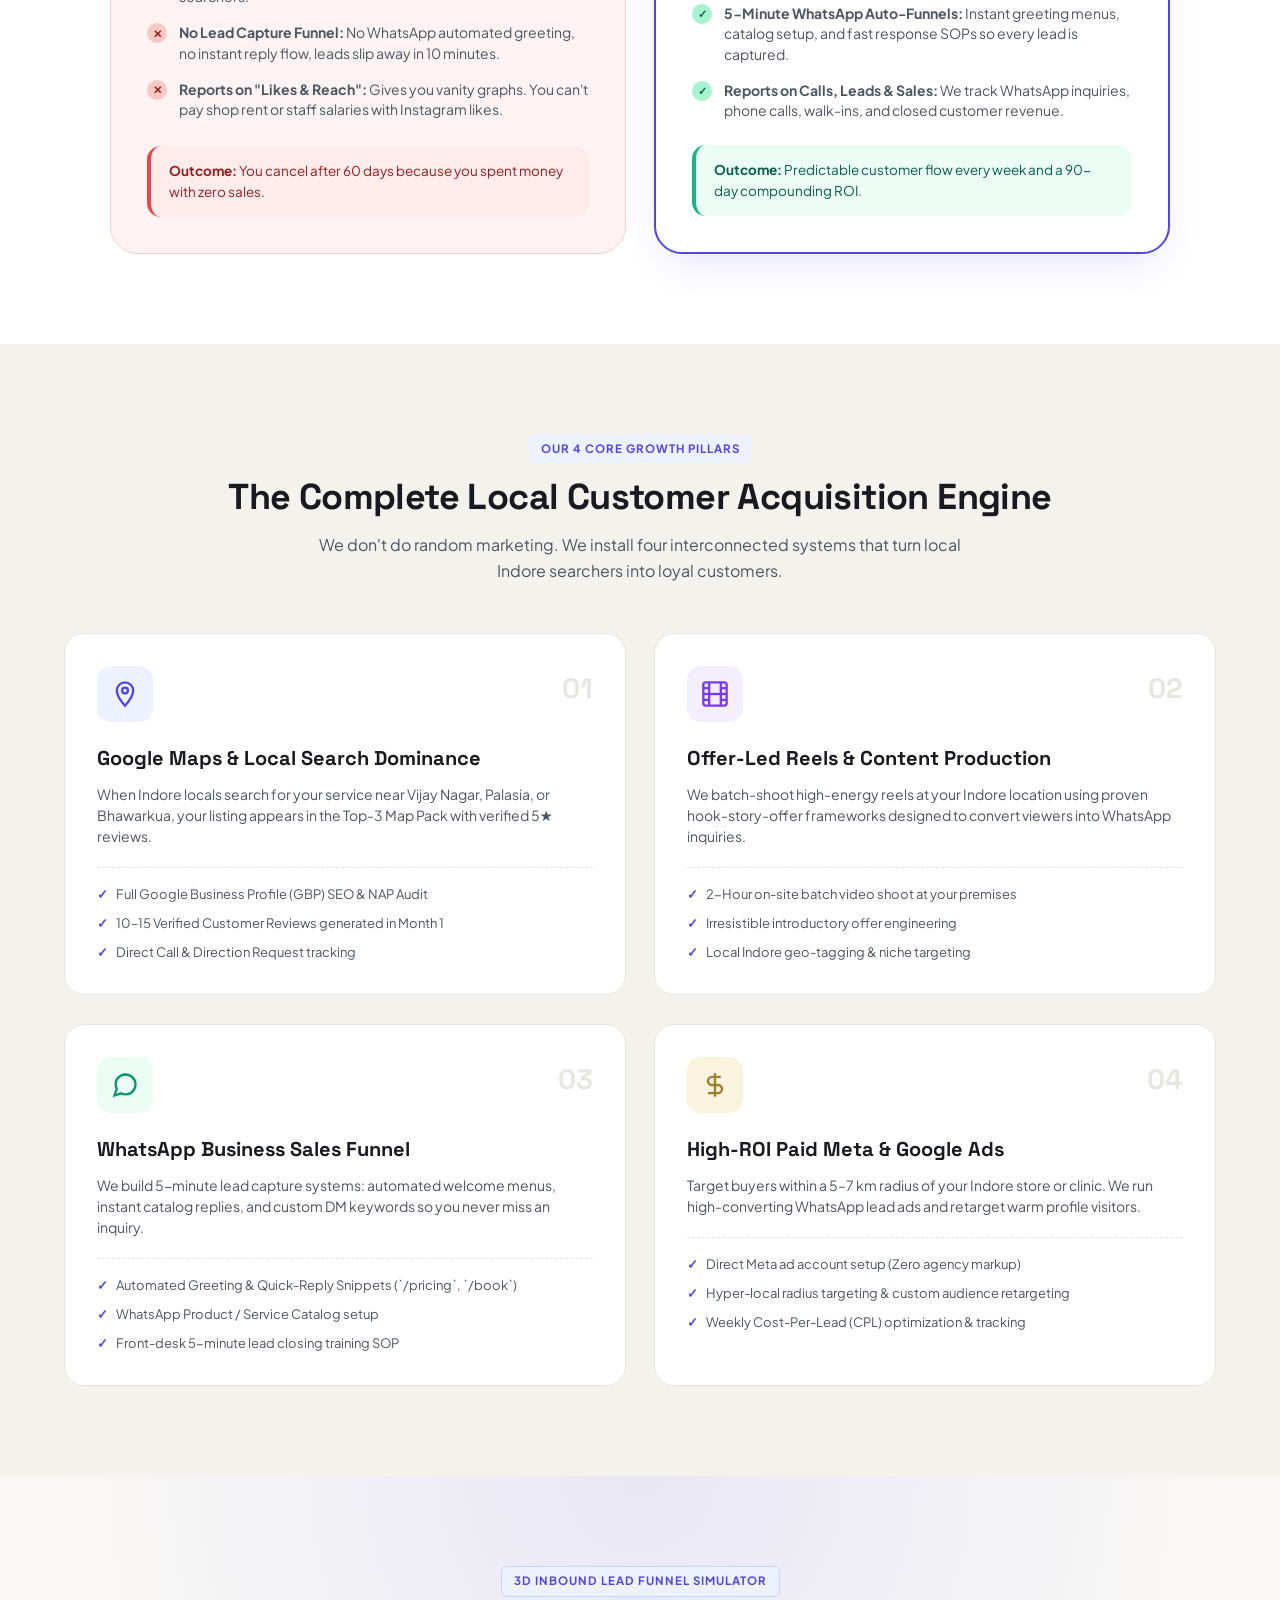
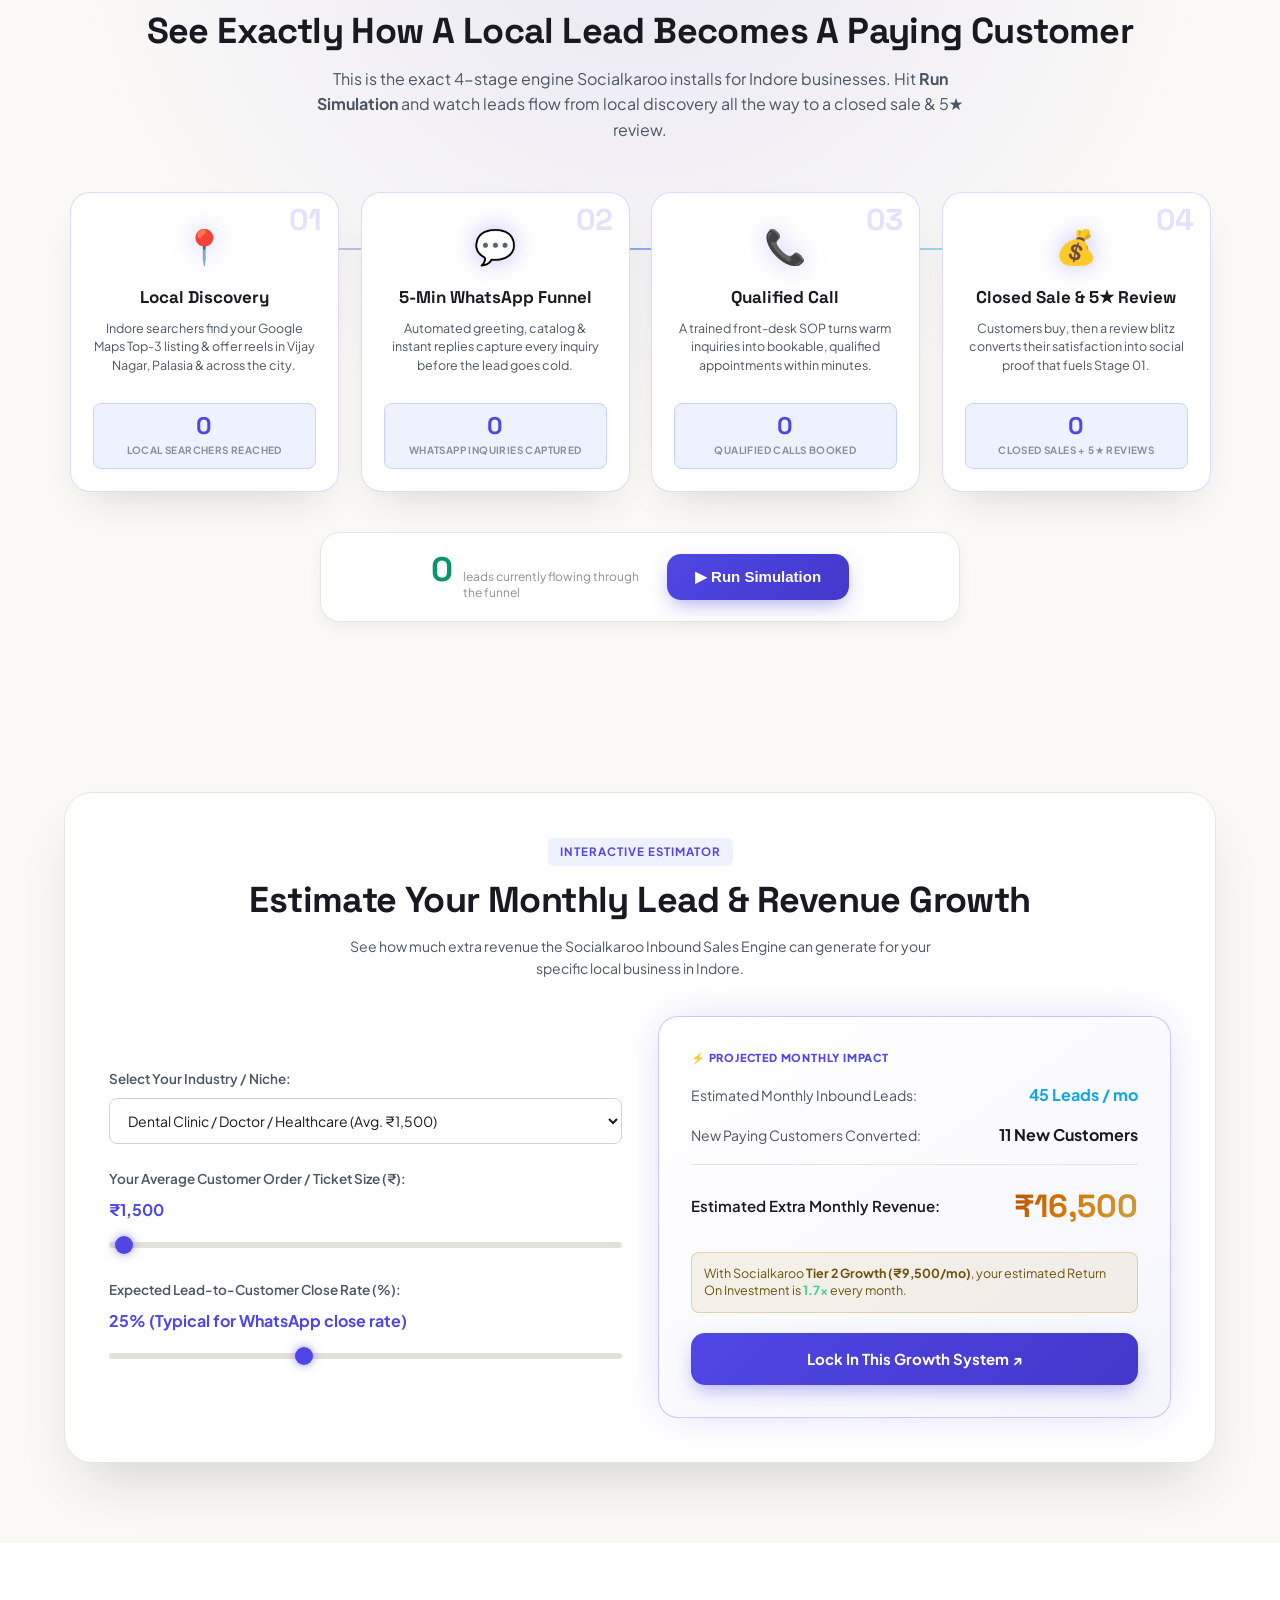
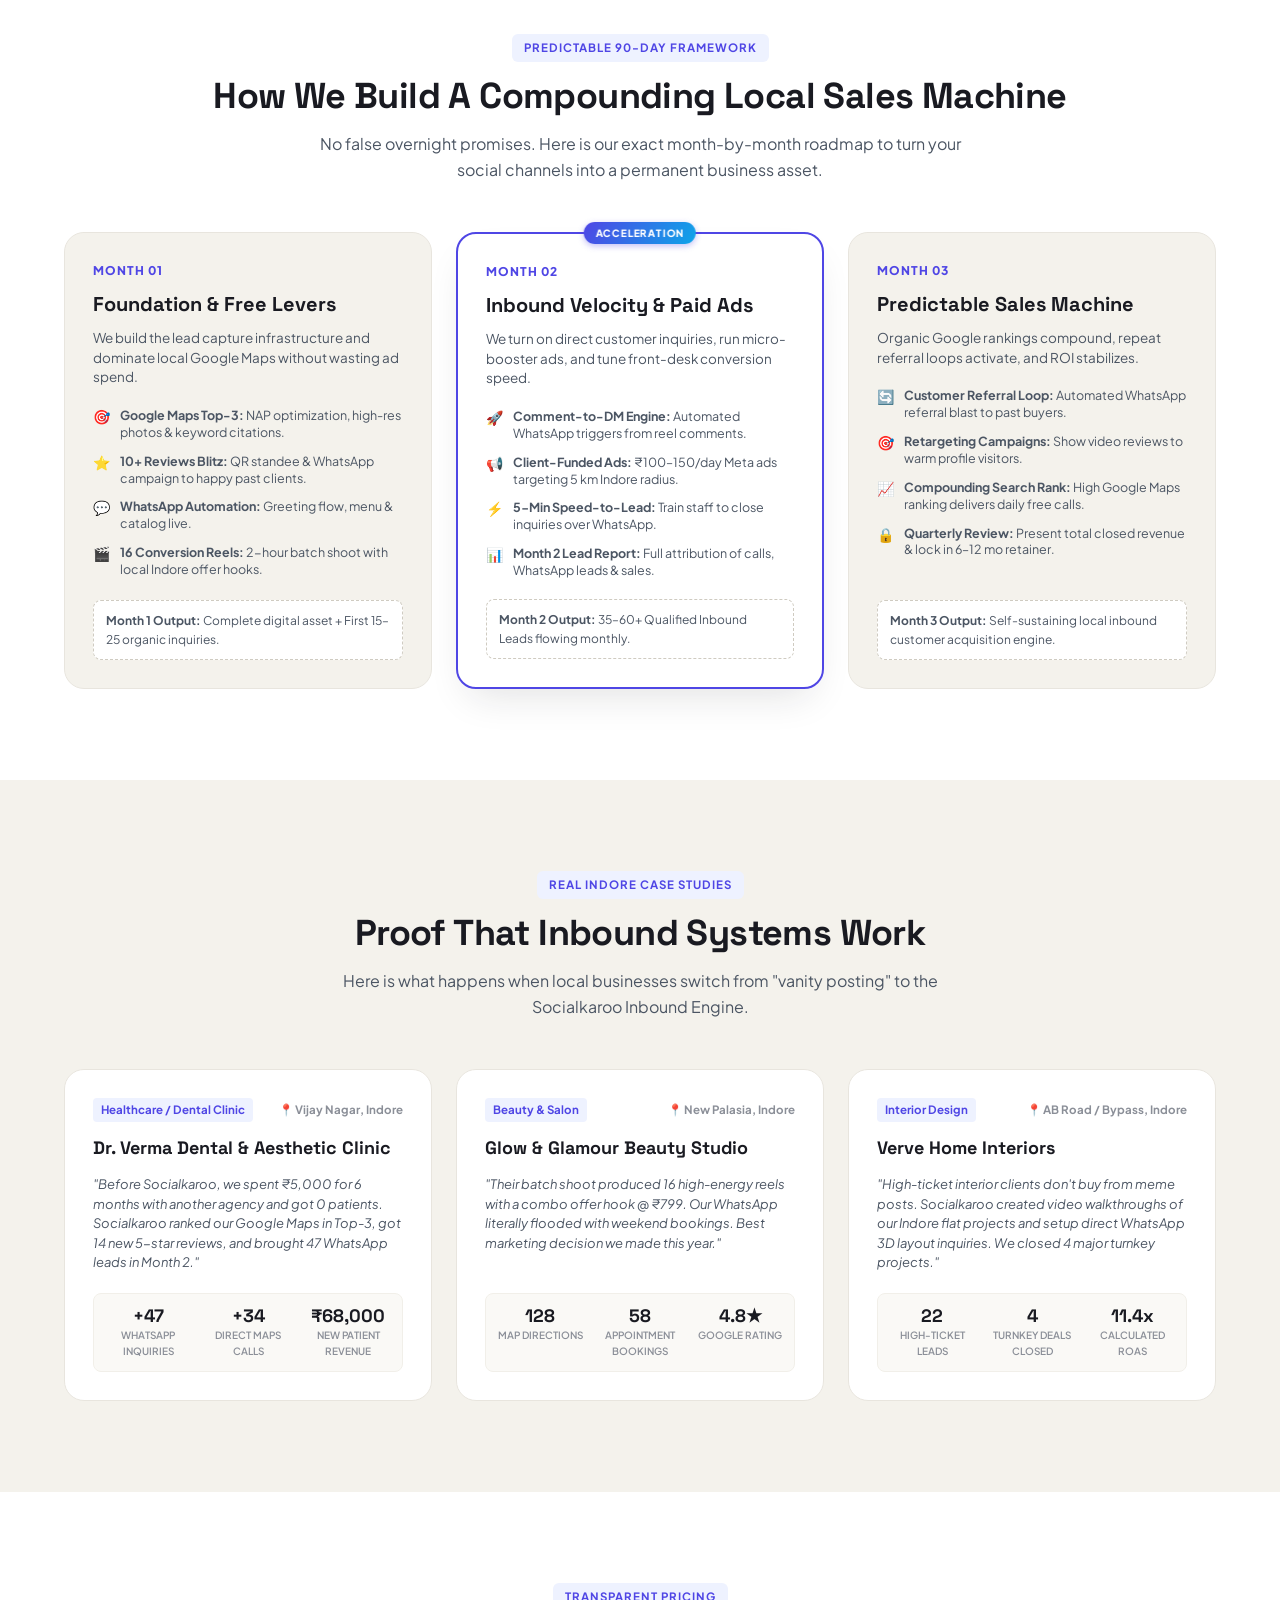
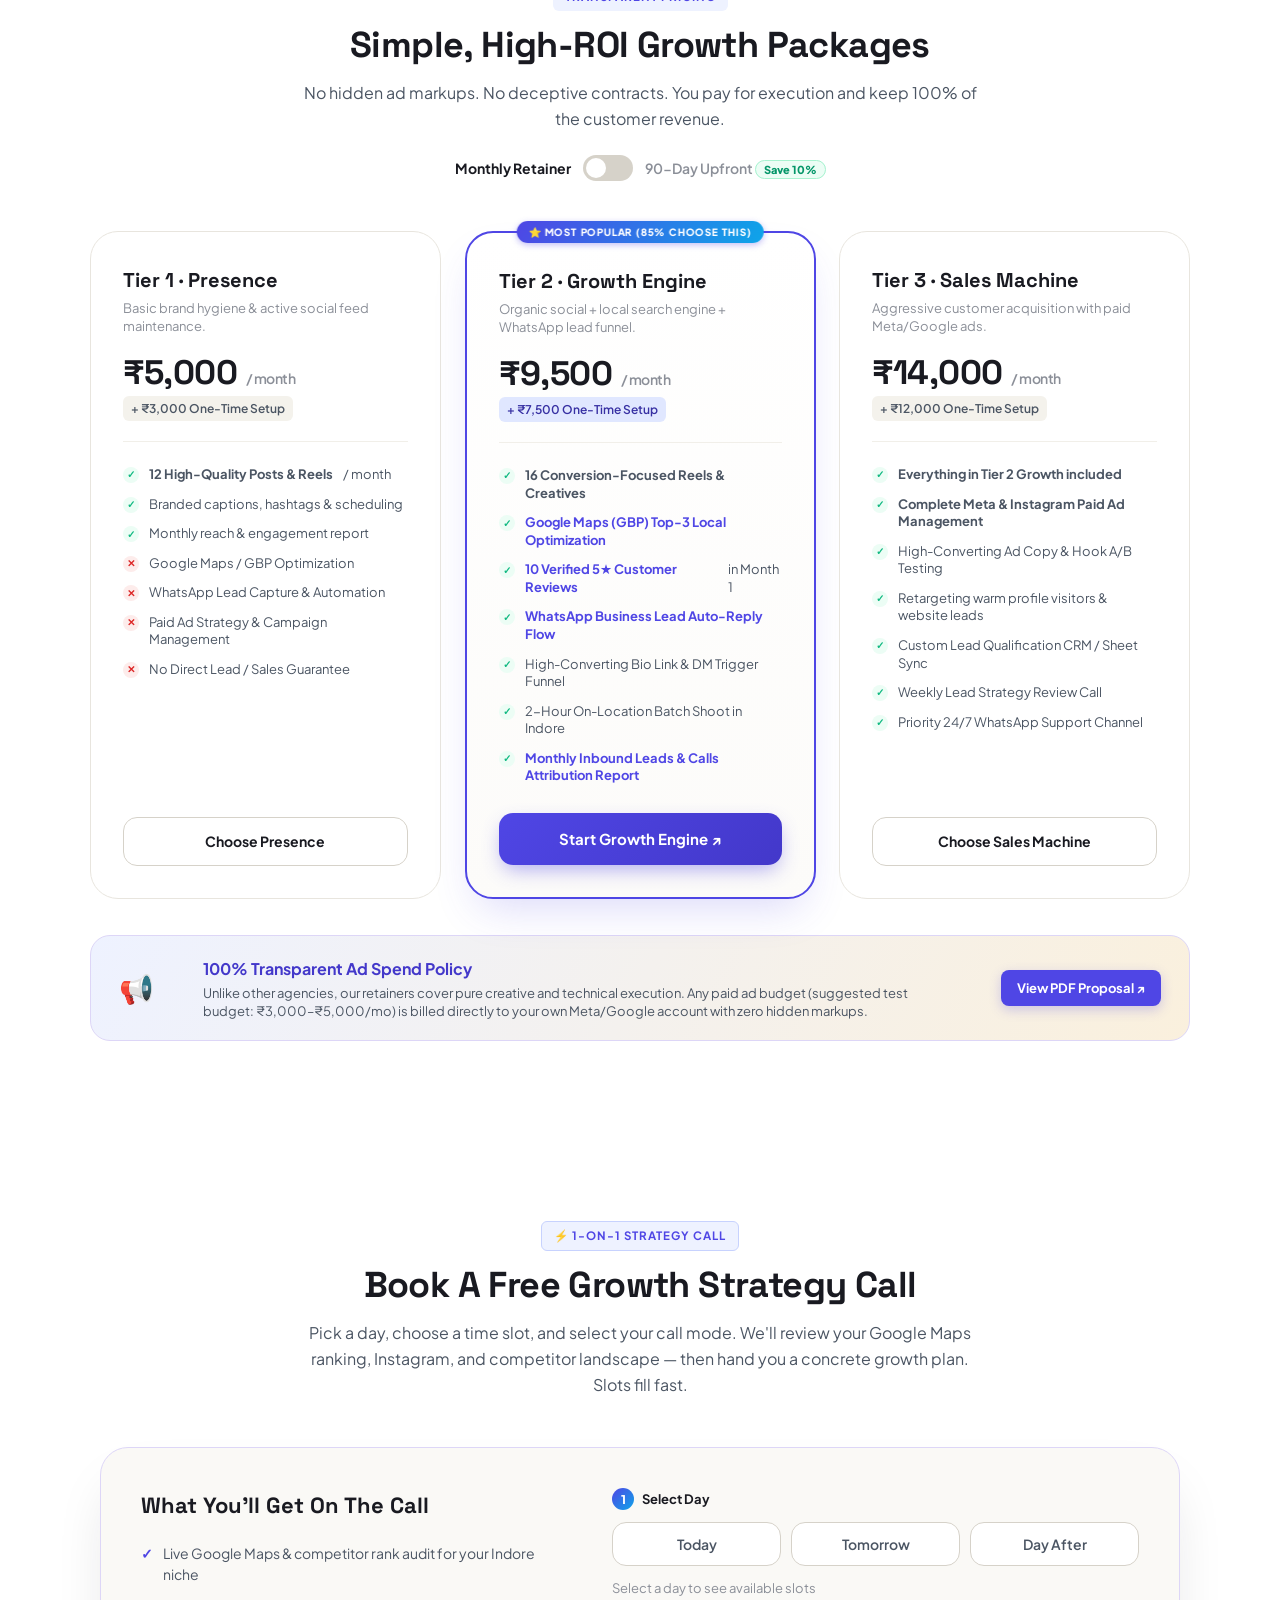
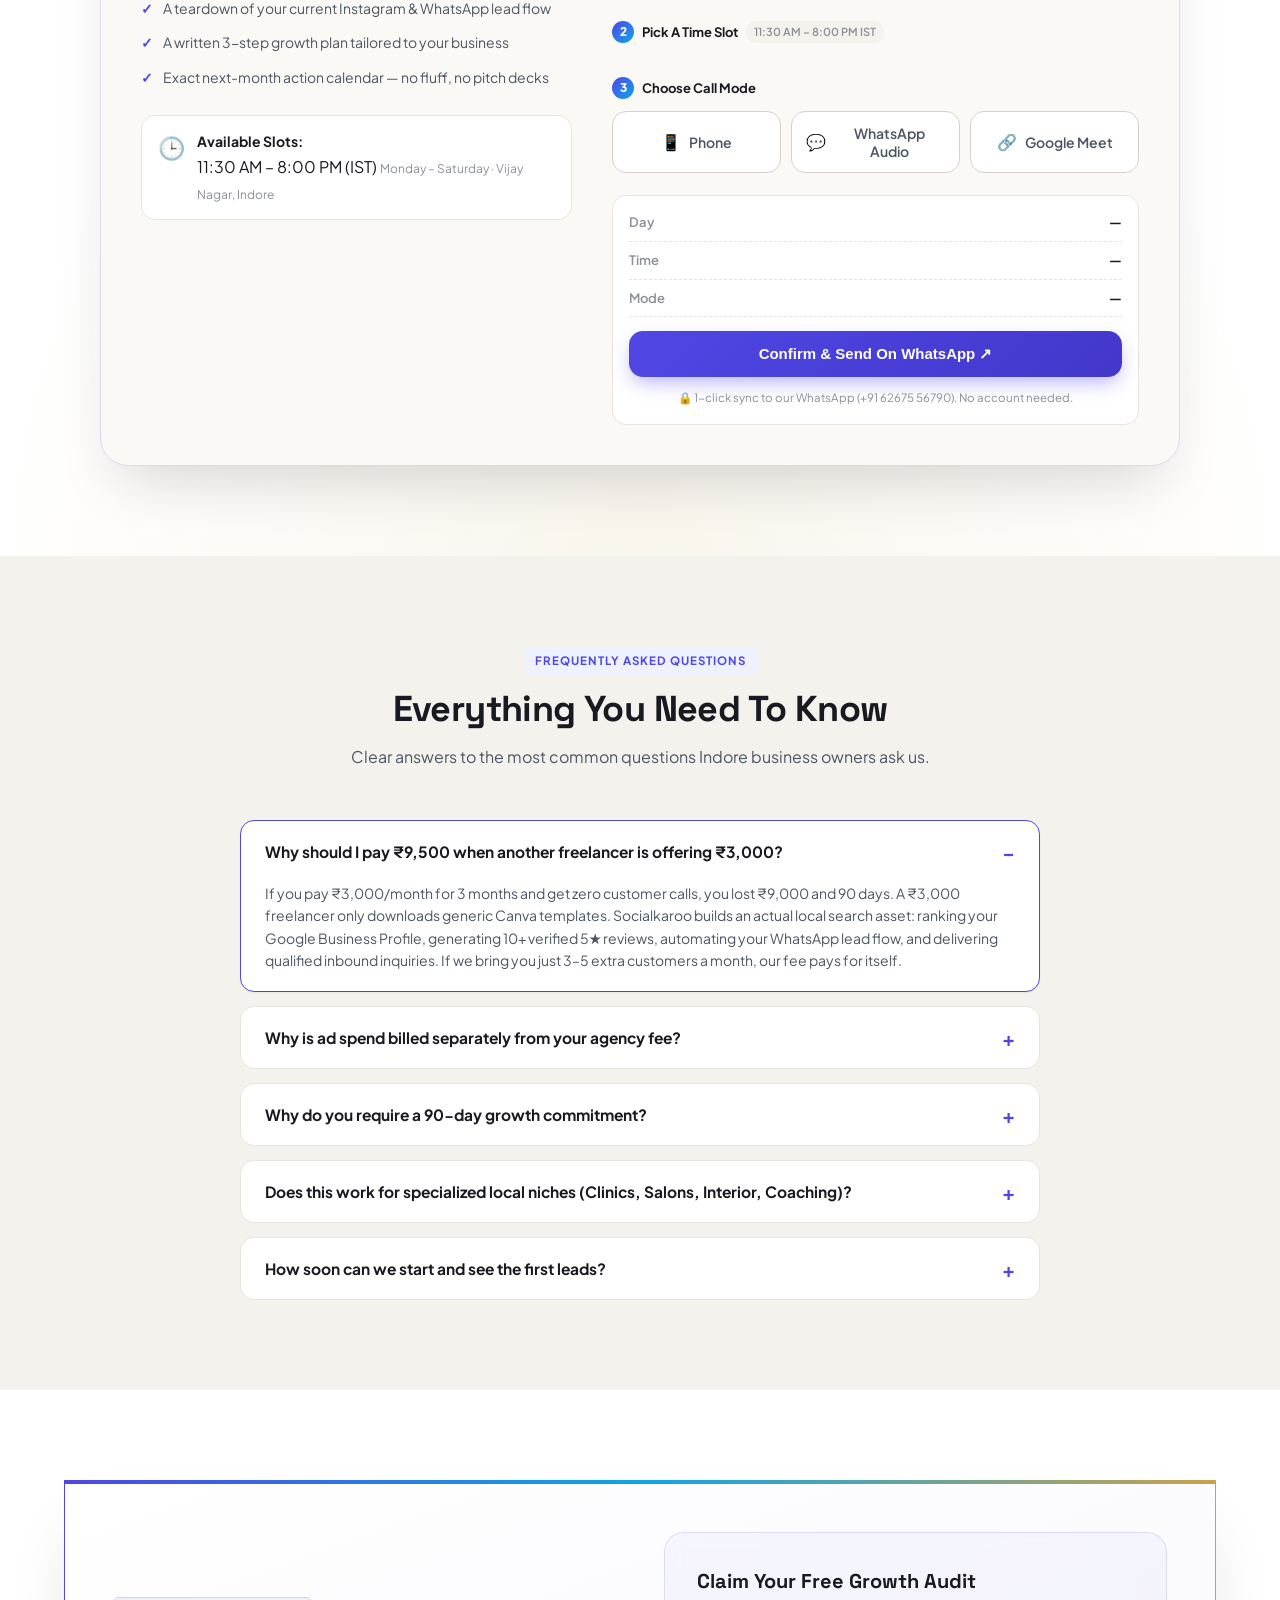
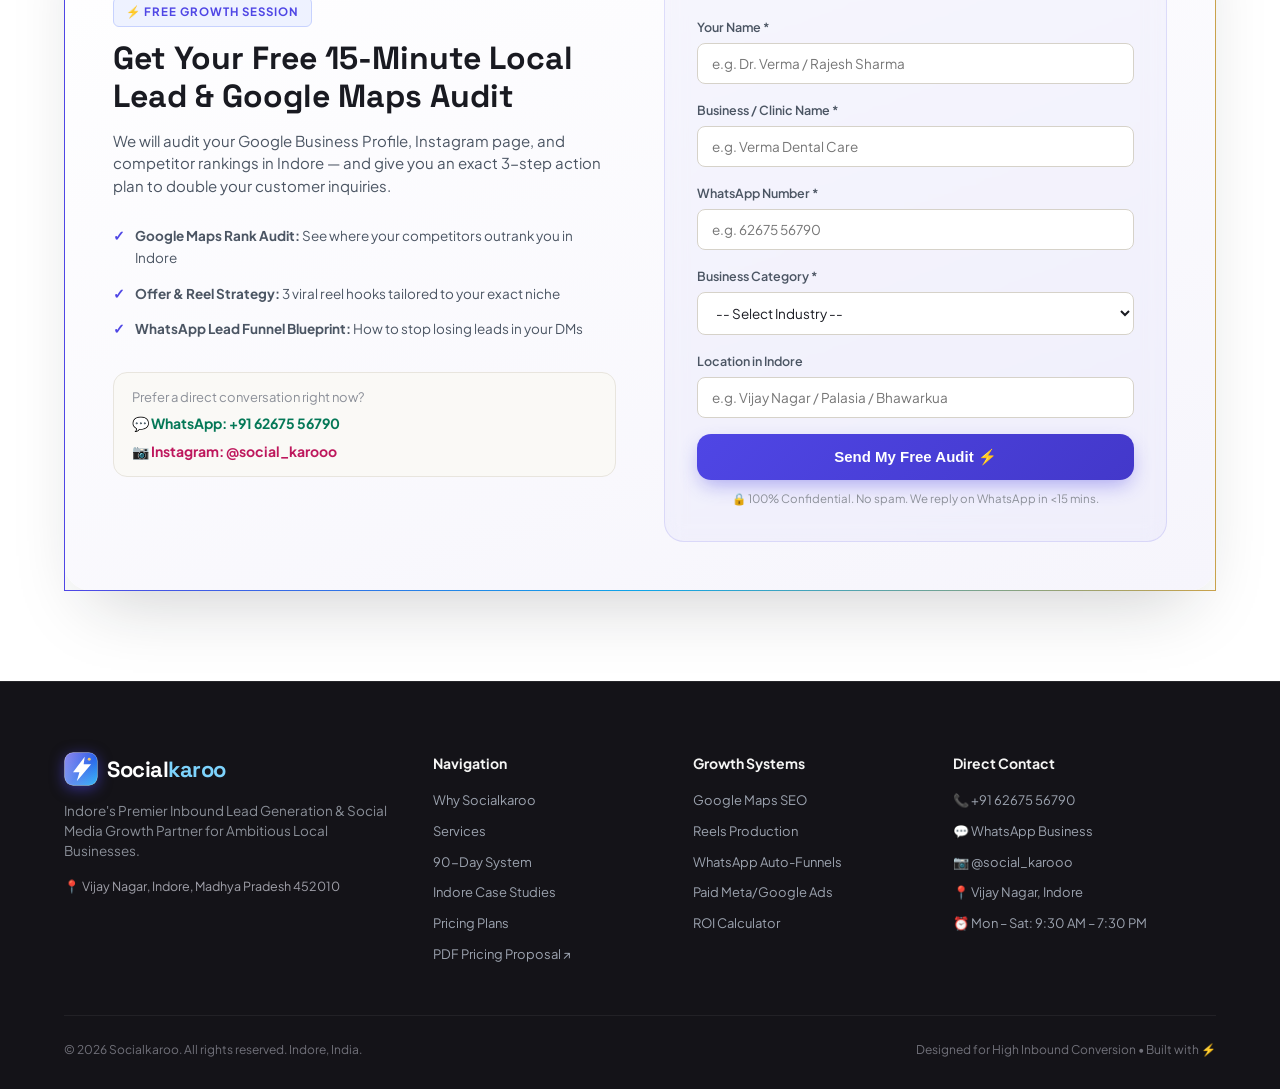
==== commit 309c9f75: "feat: portfolio-grade polish for the Socialkaroo site Brings the repository up to a professional sta" ====
--- a/index.html
+++ b/index.html
@@ -14,14 +14,14 @@
   <meta property="og:title" content="Socialkaroo ⚡ — Inbound Leads & Local Growth Agency">
   <meta property="og:description" content="We don't just post reels. We fill your shop, clinic & WhatsApp with paying customers in Indore.">
   <meta property="og:type" content="website">
-  <meta property="og:url" content="https://likharlakshya456-boop.github.io/My-website-/">
-  <meta property="og:image" content="https://likharlakshya456-boop.github.io/My-website-/og-image.jpg">
+  <meta property="og:url" content="https://likharlakshya456-boop.github.io/socialkaroo/">
+  <meta property="og:image" content="https://likharlakshya456-boop.github.io/socialkaroo/og-image.jpg">
   <meta property="og:image:width" content="1200">
   <meta property="og:image:height" content="630">
   <meta name="twitter:card" content="summary_large_image">
   <meta name="twitter:title" content="Socialkaroo ⚡ — Inbound Leads & Local Growth Agency">
   <meta name="twitter:description" content="We fill your shop, clinic & WhatsApp with paying customers in Indore.">
-  <meta name="twitter:image" content="https://likharlakshya456-boop.github.io/My-website-/og-image.jpg">
+  <meta name="twitter:image" content="https://likharlakshya456-boop.github.io/socialkaroo/og-image.jpg">
 
   <!-- Fonts -->
   <link rel="preconnect" href="https://fonts.googleapis.com">
@@ -71,7 +71,7 @@
           <span>WhatsApp Us</span>
         </a>
         <a href="#audit-form" class="nav-cta-btn desktop-only">Get Growth Audit ↗</a>
-        <button class="mobile-toggle" id="mobileToggle" aria-label="Toggle navigation">
+        <button class="mobile-toggle" id="mobileToggle" aria-label="Toggle navigation" aria-controls="navLinks" aria-expanded="false">
           <span></span><span></span><span></span>
         </button>
       </div>
@@ -814,7 +814,7 @@
       <div class="faq-accordion">
         
         <div class="faq-item active">
-          <button class="faq-question" onclick="toggleFAQ(this)">
+          <button class="faq-question" aria-expanded="true" onclick="toggleFAQ(this)">
             <span>Why should I pay ₹9,500 when another freelancer is offering ₹3,000?</span>
             <span class="faq-toggle-icon">−</span>
           </button>
@@ -824,7 +824,7 @@
         </div>
 
         <div class="faq-item">
-          <button class="faq-question" onclick="toggleFAQ(this)">
+          <button class="faq-question" aria-expanded="false" onclick="toggleFAQ(this)">
             <span>Why is ad spend billed separately from your agency fee?</span>
             <span class="faq-toggle-icon">+</span>
           </button>
@@ -834,7 +834,7 @@
         </div>
 
         <div class="faq-item">
-          <button class="faq-question" onclick="toggleFAQ(this)">
+          <button class="faq-question" aria-expanded="false" onclick="toggleFAQ(this)">
             <span>Why do you require a 90-day growth commitment?</span>
             <span class="faq-toggle-icon">+</span>
           </button>
@@ -844,7 +844,7 @@
         </div>
 
         <div class="faq-item">
-          <button class="faq-question" onclick="toggleFAQ(this)">
+          <button class="faq-question" aria-expanded="false" onclick="toggleFAQ(this)">
             <span>Does this work for specialized local niches (Clinics, Salons, Interior, Coaching)?</span>
             <span class="faq-toggle-icon">+</span>
           </button>
@@ -854,7 +854,7 @@
         </div>
 
         <div class="faq-item">
-          <button class="faq-question" onclick="toggleFAQ(this)">
+          <button class="faq-question" aria-expanded="false" onclick="toggleFAQ(this)">
             <span>How soon can we start and see the first leads?</span>
             <span class="faq-toggle-icon">+</span>
           </button>
--- a/style.css
+++ b/style.css
@@ -2091,3 +2091,41 @@
   .slot-grid { grid-template-columns: repeat(3, 1fr); }
   .bookcall-card { padding: 24px; }
 }
+
+/* =========================================================================
+   ACCESSIBILITY
+   ========================================================================= */
+
+/* A visible focus ring for keyboard users, without showing it on mouse
+   clicks. Uses :focus-visible so the ring only appears for keyboard
+   interaction in browsers that support it. */
+:focus-visible {
+  outline: 3px solid #4f46e5;
+  outline-offset: 3px;
+  border-radius: 4px;
+}
+
+/* Keep a visible ring in browsers without :focus-visible support. */
+:focus:not(:focus-visible) {
+  outline: none;
+}
+
+/* Honour the operating system's reduced-motion preference. Decorative
+   animation, transition and smooth scrolling are neutralised; the site
+   remains fully usable and the particle canvas renders a single static
+   frame instead of animating. */
+@media (prefers-reduced-motion: reduce) {
+  html {
+    scroll-behavior: auto !important;
+  }
+
+  *,
+  *::before,
+  *::after {
+    animation-duration: 0.01ms !important;
+    animation-iteration-count: 1 !important;
+    transition-duration: 0.01ms !important;
+    transition-delay: 0ms !important;
+    scroll-behavior: auto !important;
+  }
+}
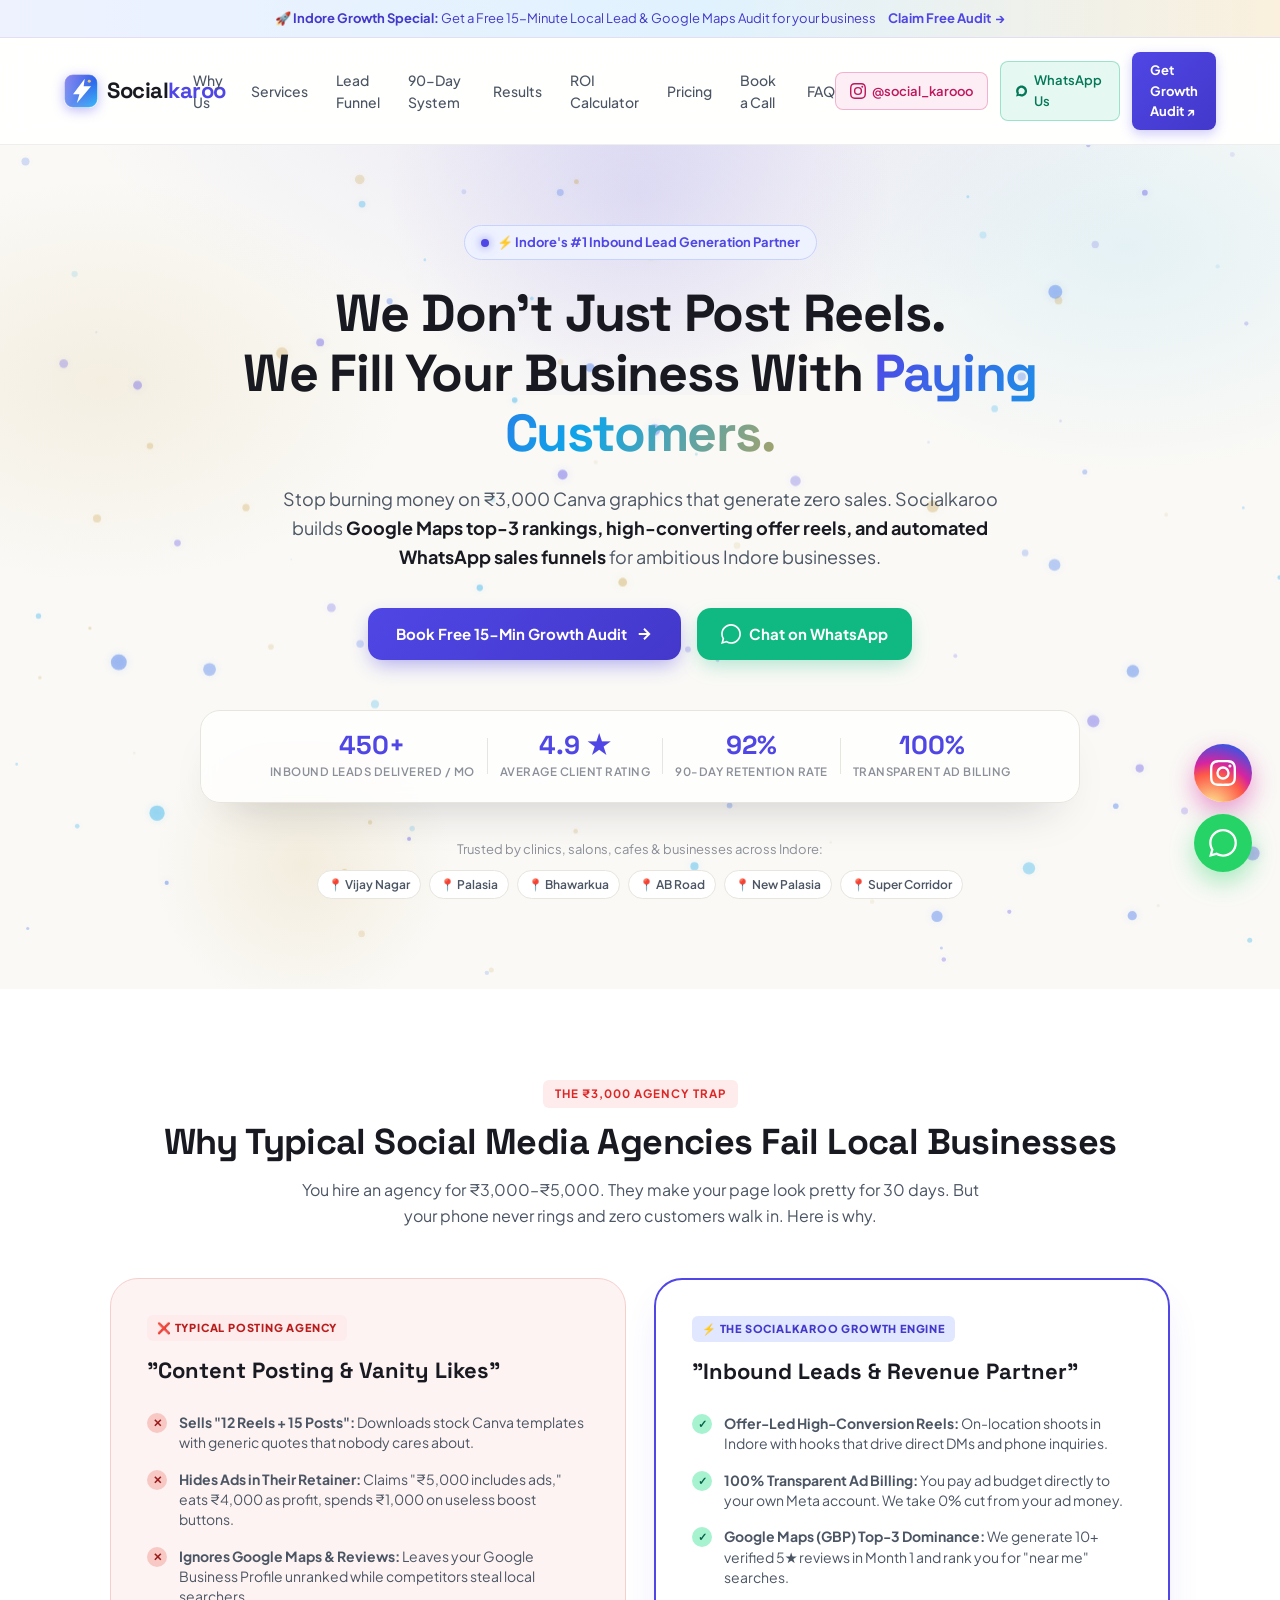
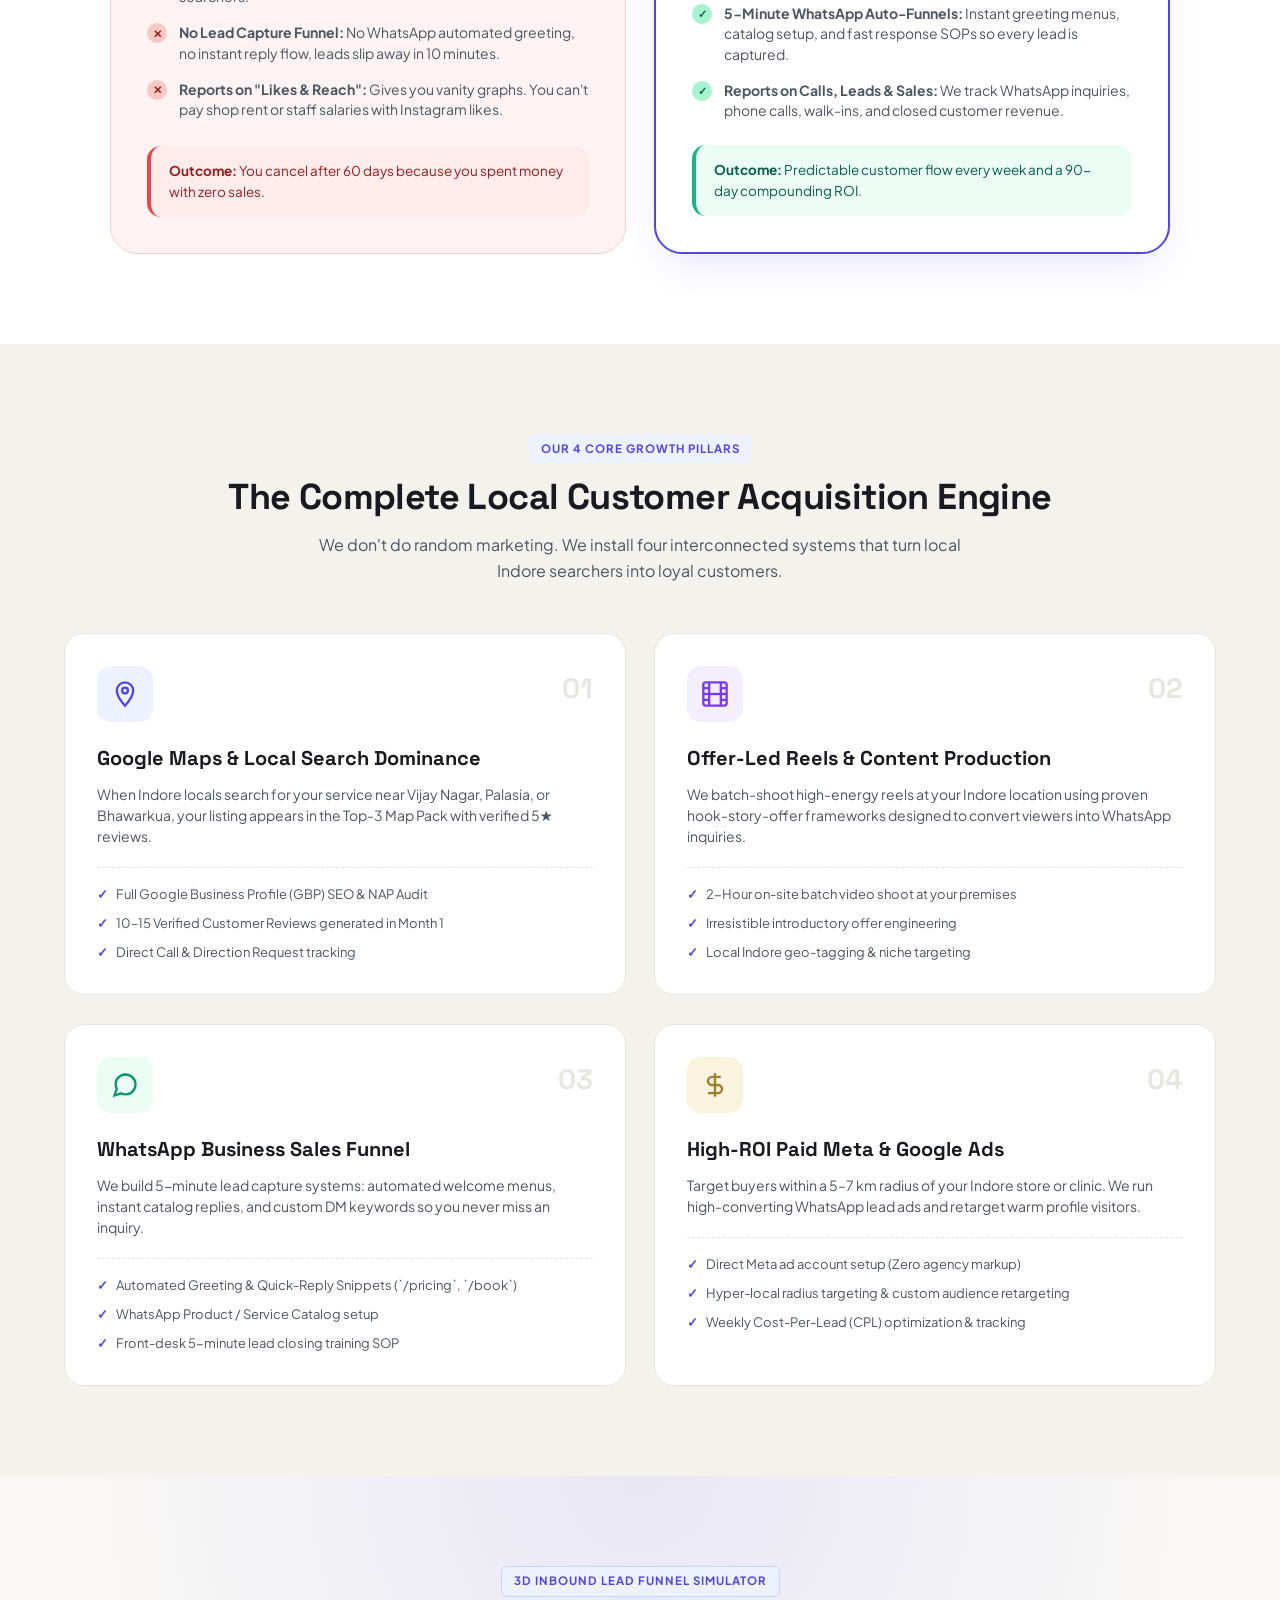
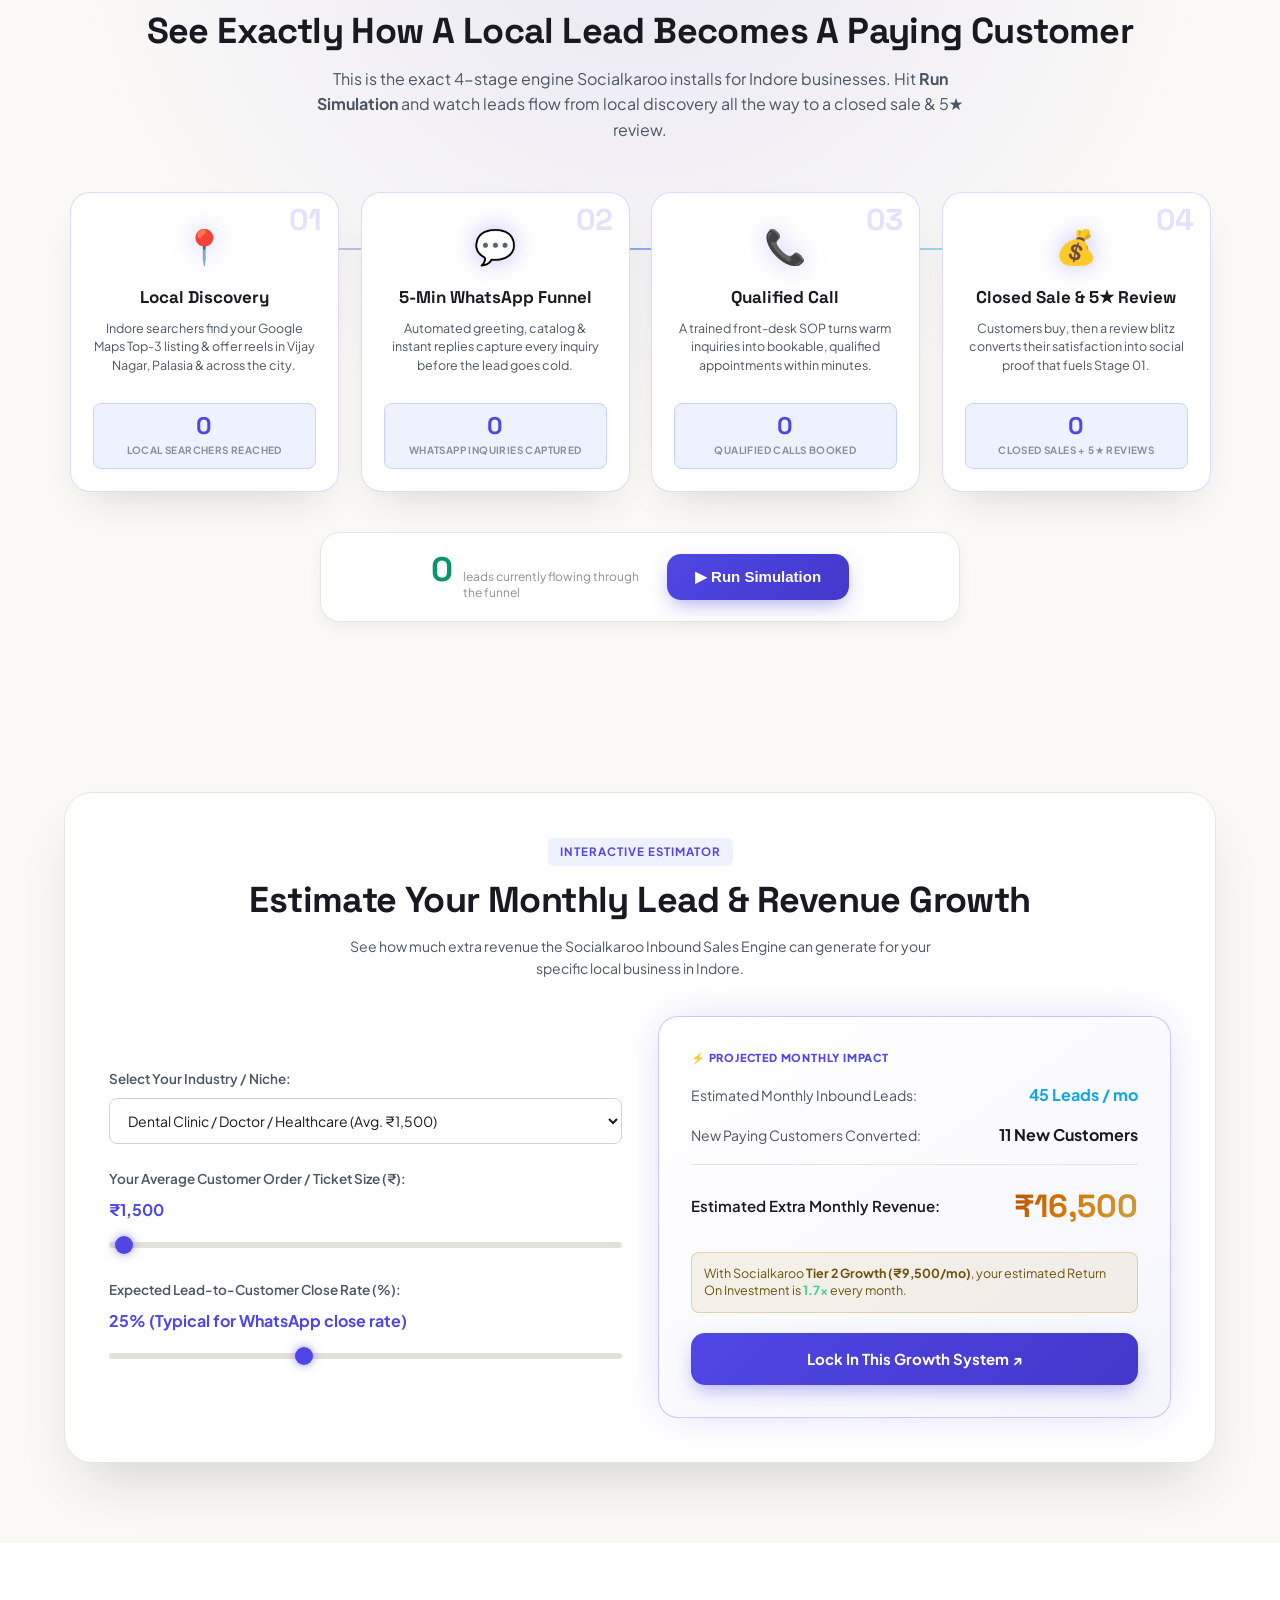
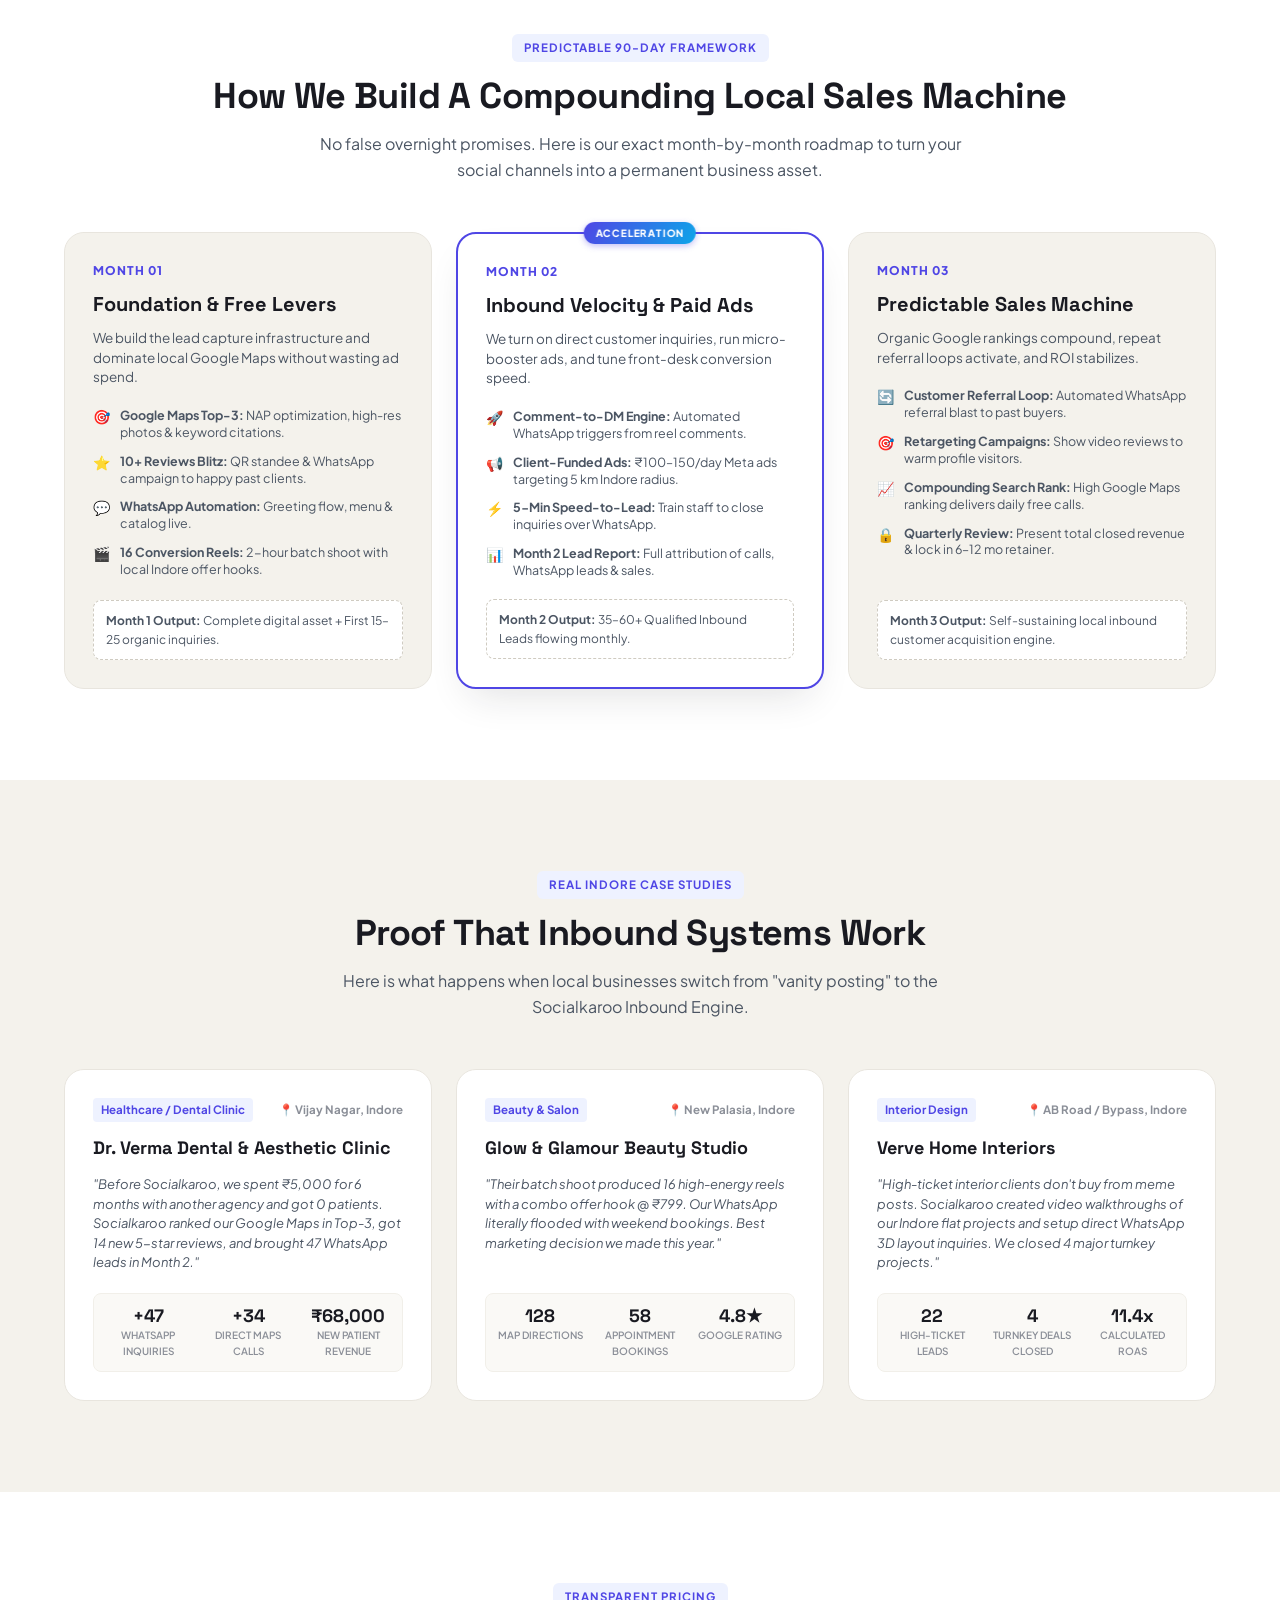
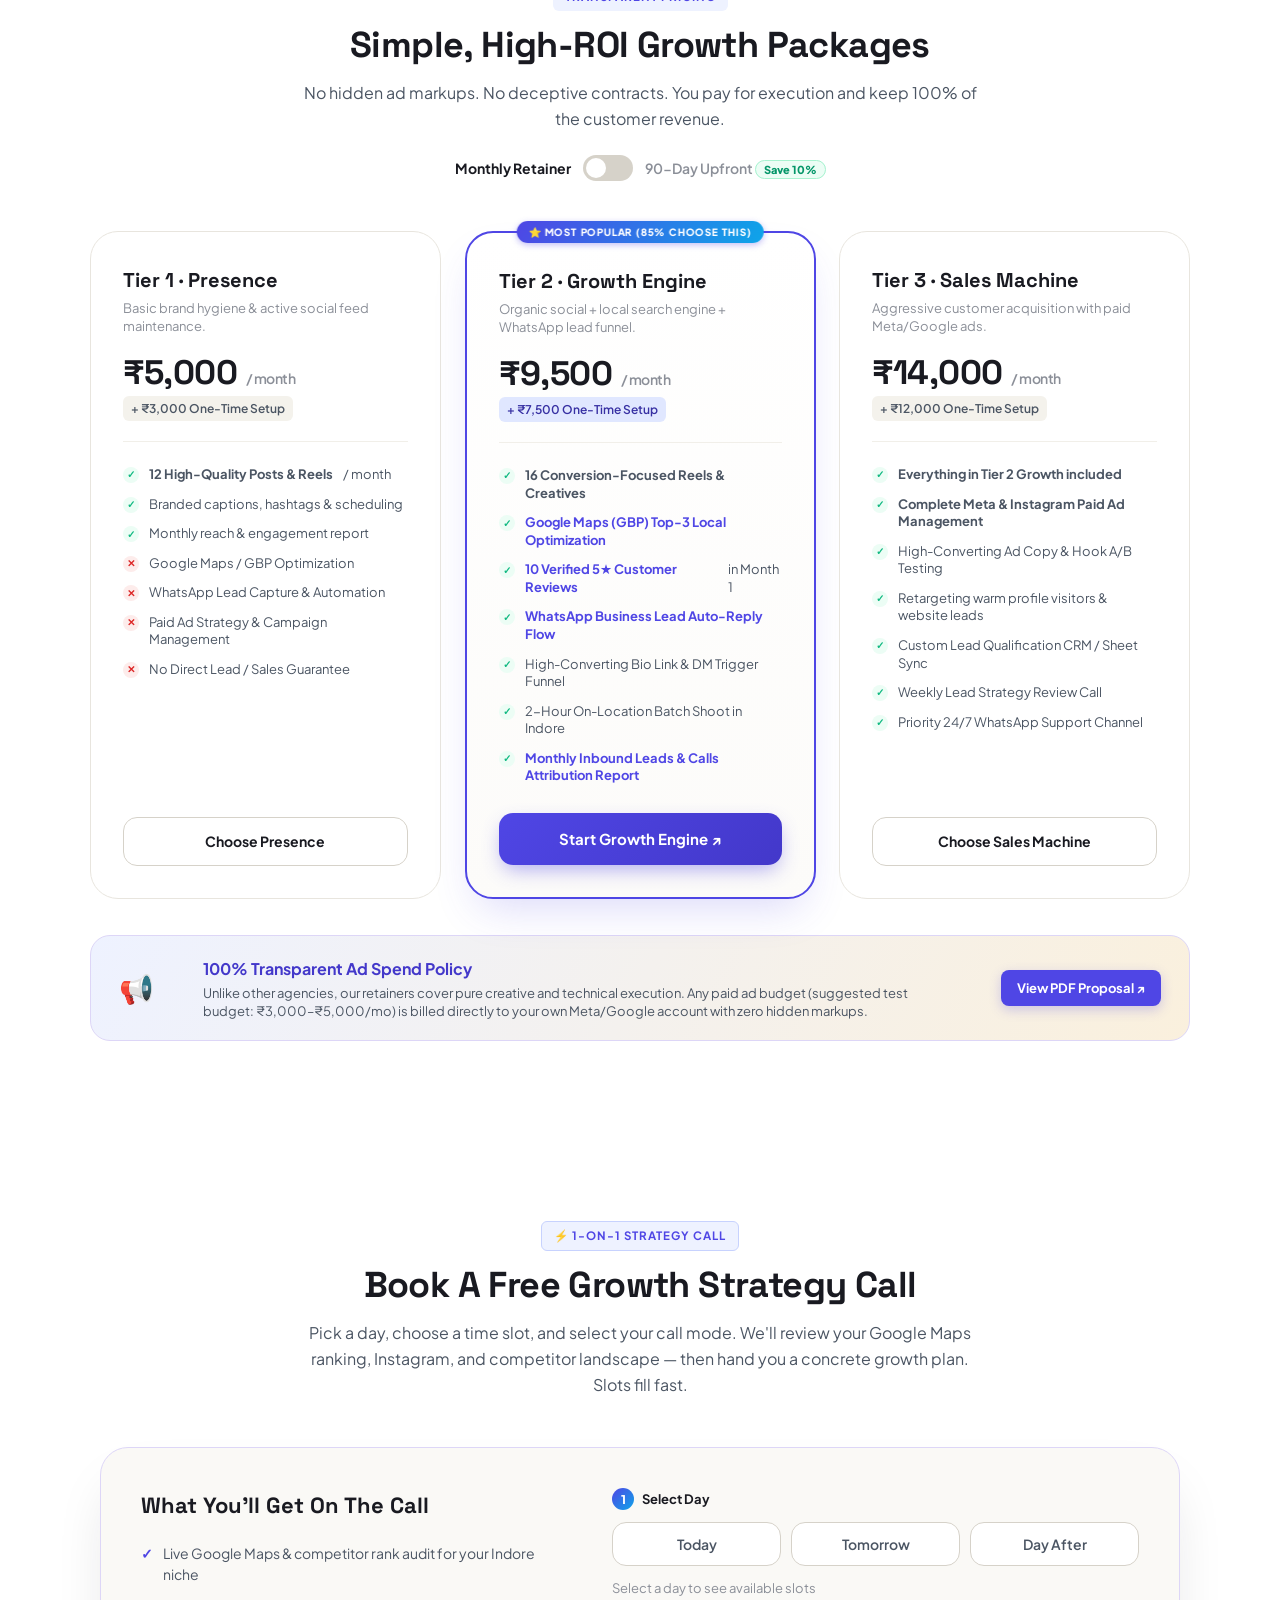
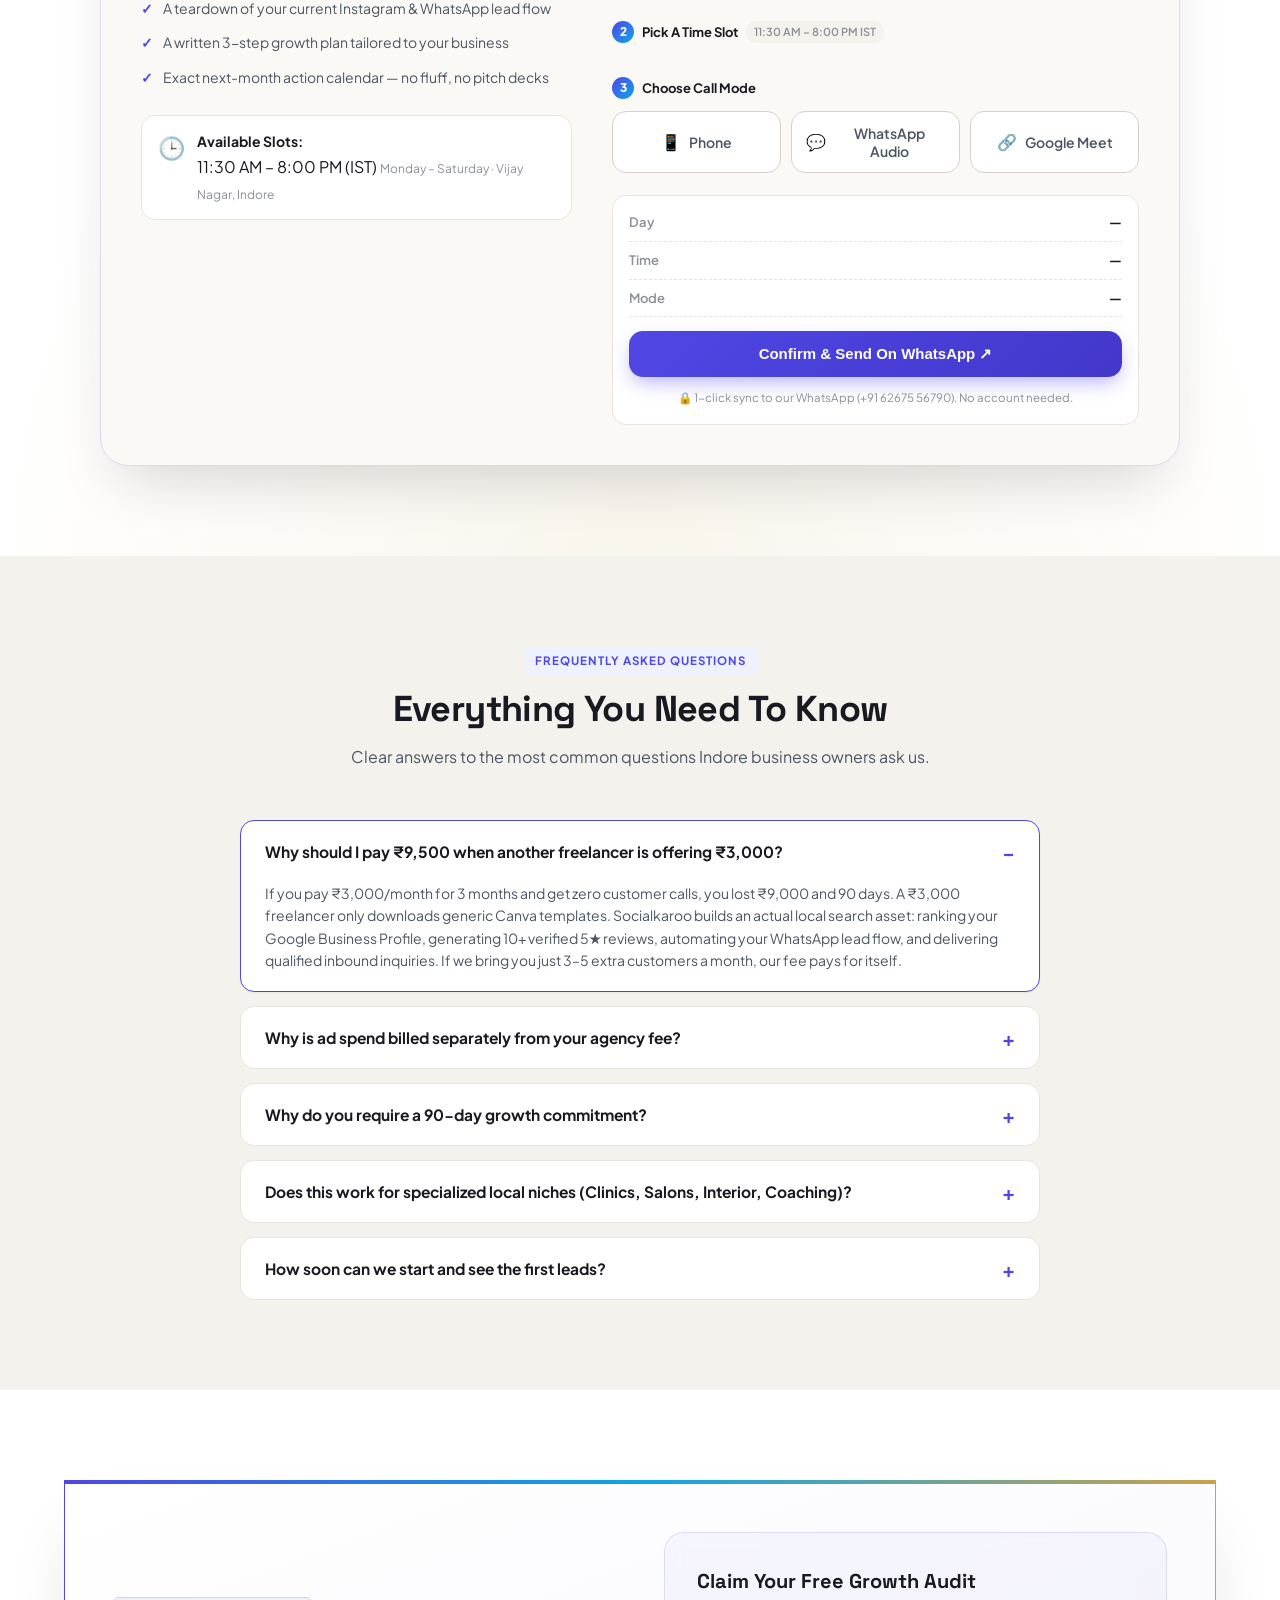
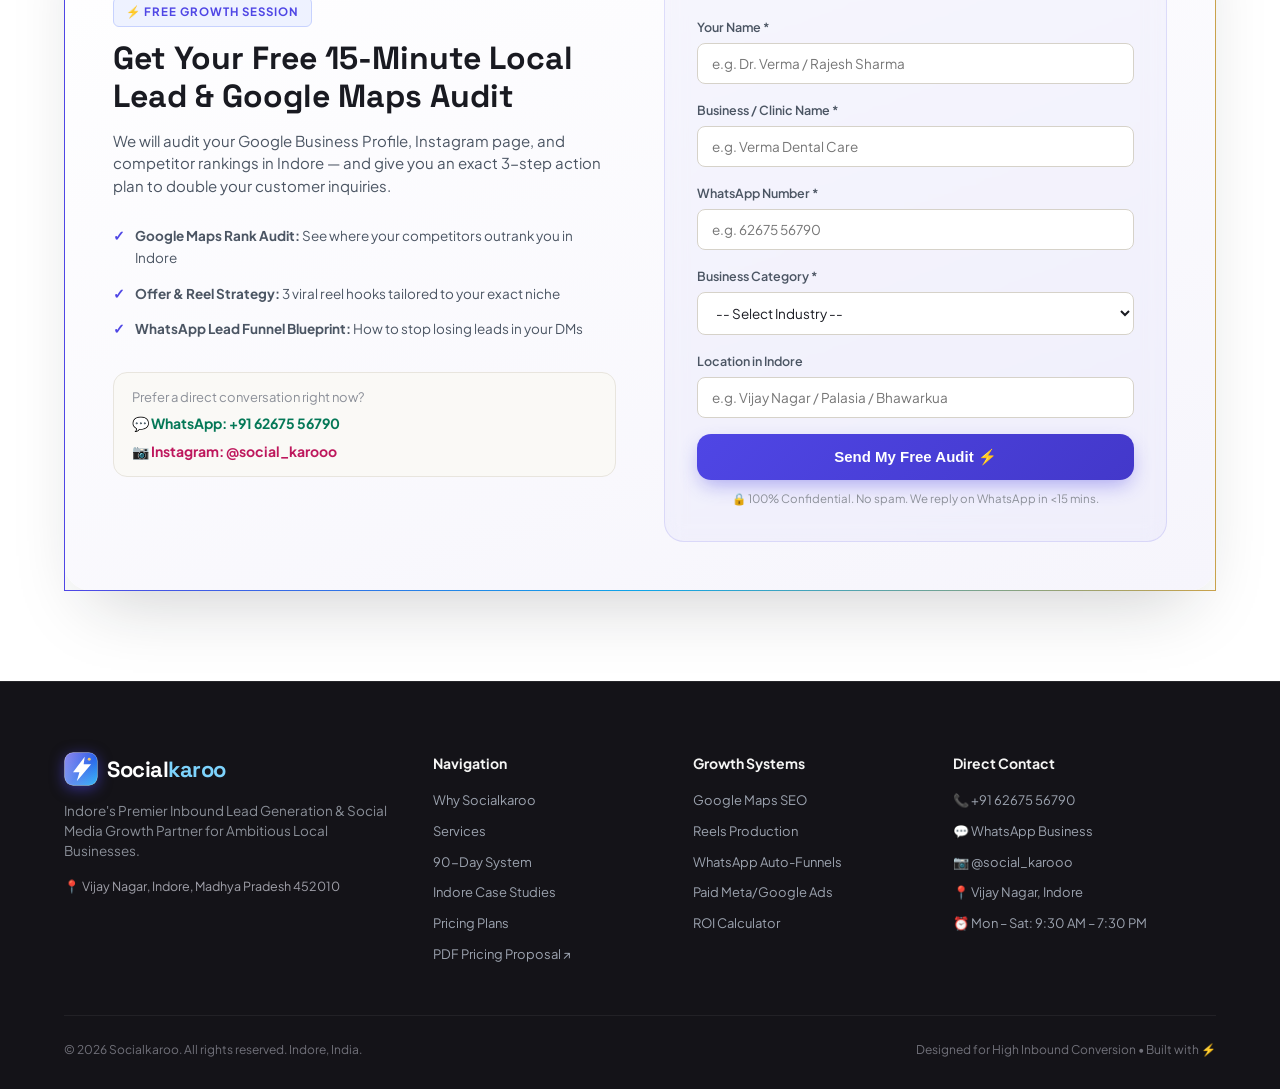
==== commit 304c9a1d: "fix: point the canonical URLs at the repository that exists The Open Graph tags and the canonical li" ====
--- a/index.html
+++ b/index.html
@@ -14,14 +14,14 @@
   <meta property="og:title" content="Socialkaroo ⚡ — Inbound Leads & Local Growth Agency">
   <meta property="og:description" content="We don't just post reels. We fill your shop, clinic & WhatsApp with paying customers in Indore.">
   <meta property="og:type" content="website">
-  <meta property="og:url" content="https://likharlakshya456-boop.github.io/socialkaroo/">
-  <meta property="og:image" content="https://likharlakshya456-boop.github.io/socialkaroo/og-image.jpg">
+  <meta property="og:url" content="https://likharlakshya456-boop.github.io/My-website-/">
+  <meta property="og:image" content="https://likharlakshya456-boop.github.io/My-website-/og-image.jpg">
   <meta property="og:image:width" content="1200">
   <meta property="og:image:height" content="630">
   <meta name="twitter:card" content="summary_large_image">
   <meta name="twitter:title" content="Socialkaroo ⚡ — Inbound Leads & Local Growth Agency">
   <meta name="twitter:description" content="We fill your shop, clinic & WhatsApp with paying customers in Indore.">
-  <meta name="twitter:image" content="https://likharlakshya456-boop.github.io/socialkaroo/og-image.jpg">
+  <meta name="twitter:image" content="https://likharlakshya456-boop.github.io/My-website-/og-image.jpg">
 
   <!-- Fonts -->
   <link rel="preconnect" href="https://fonts.googleapis.com">
